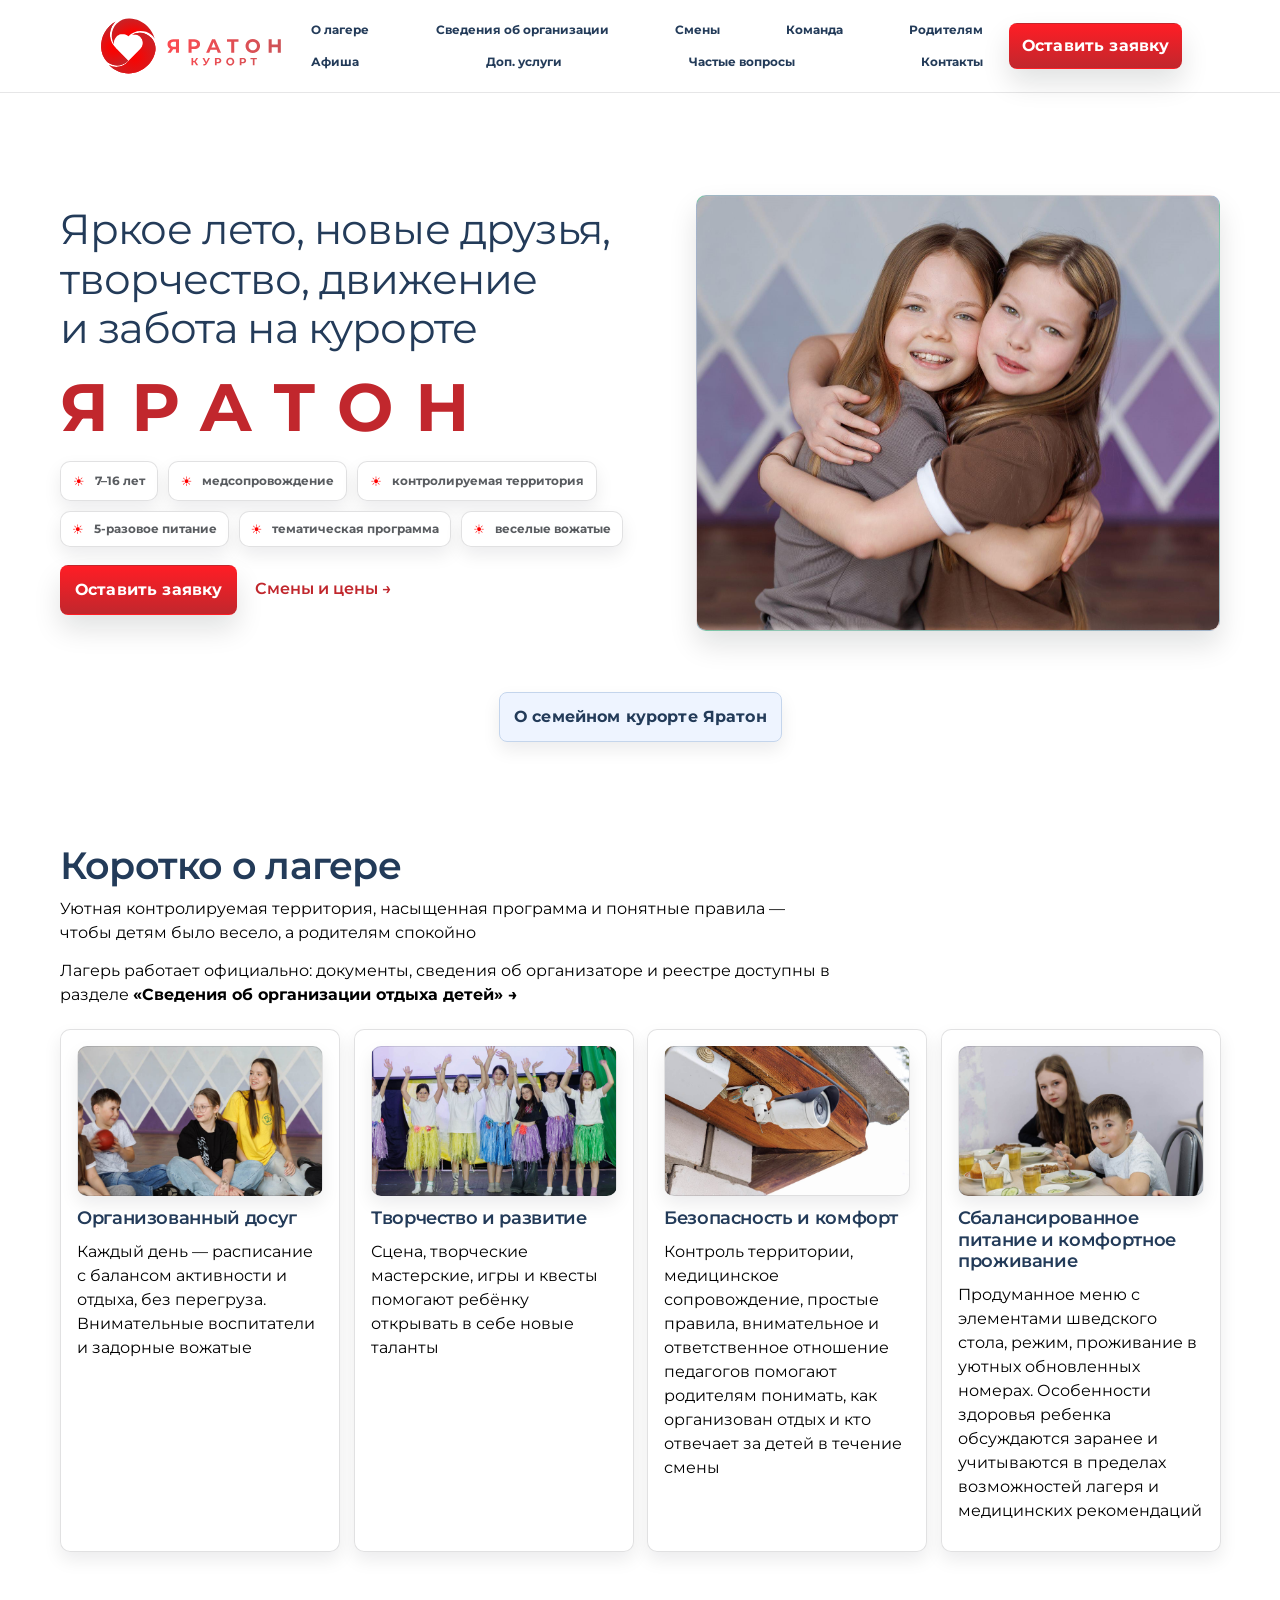
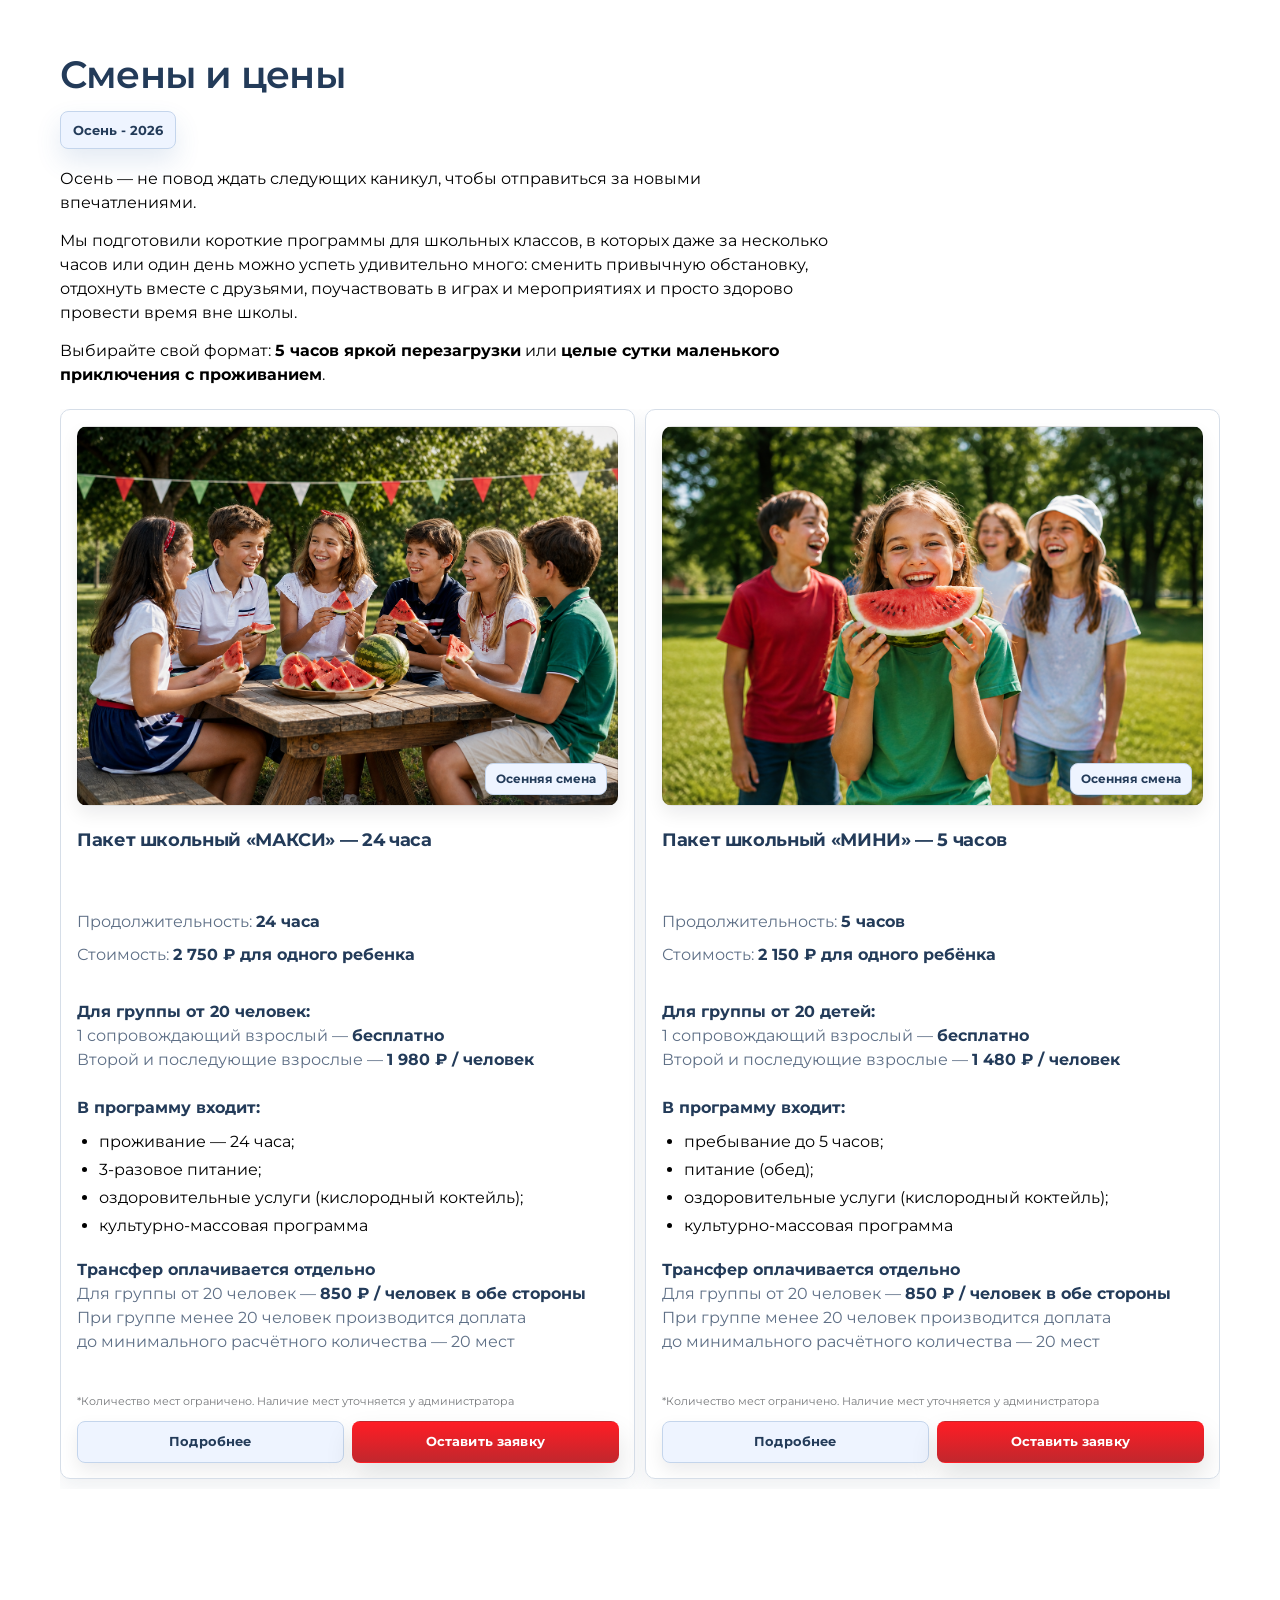
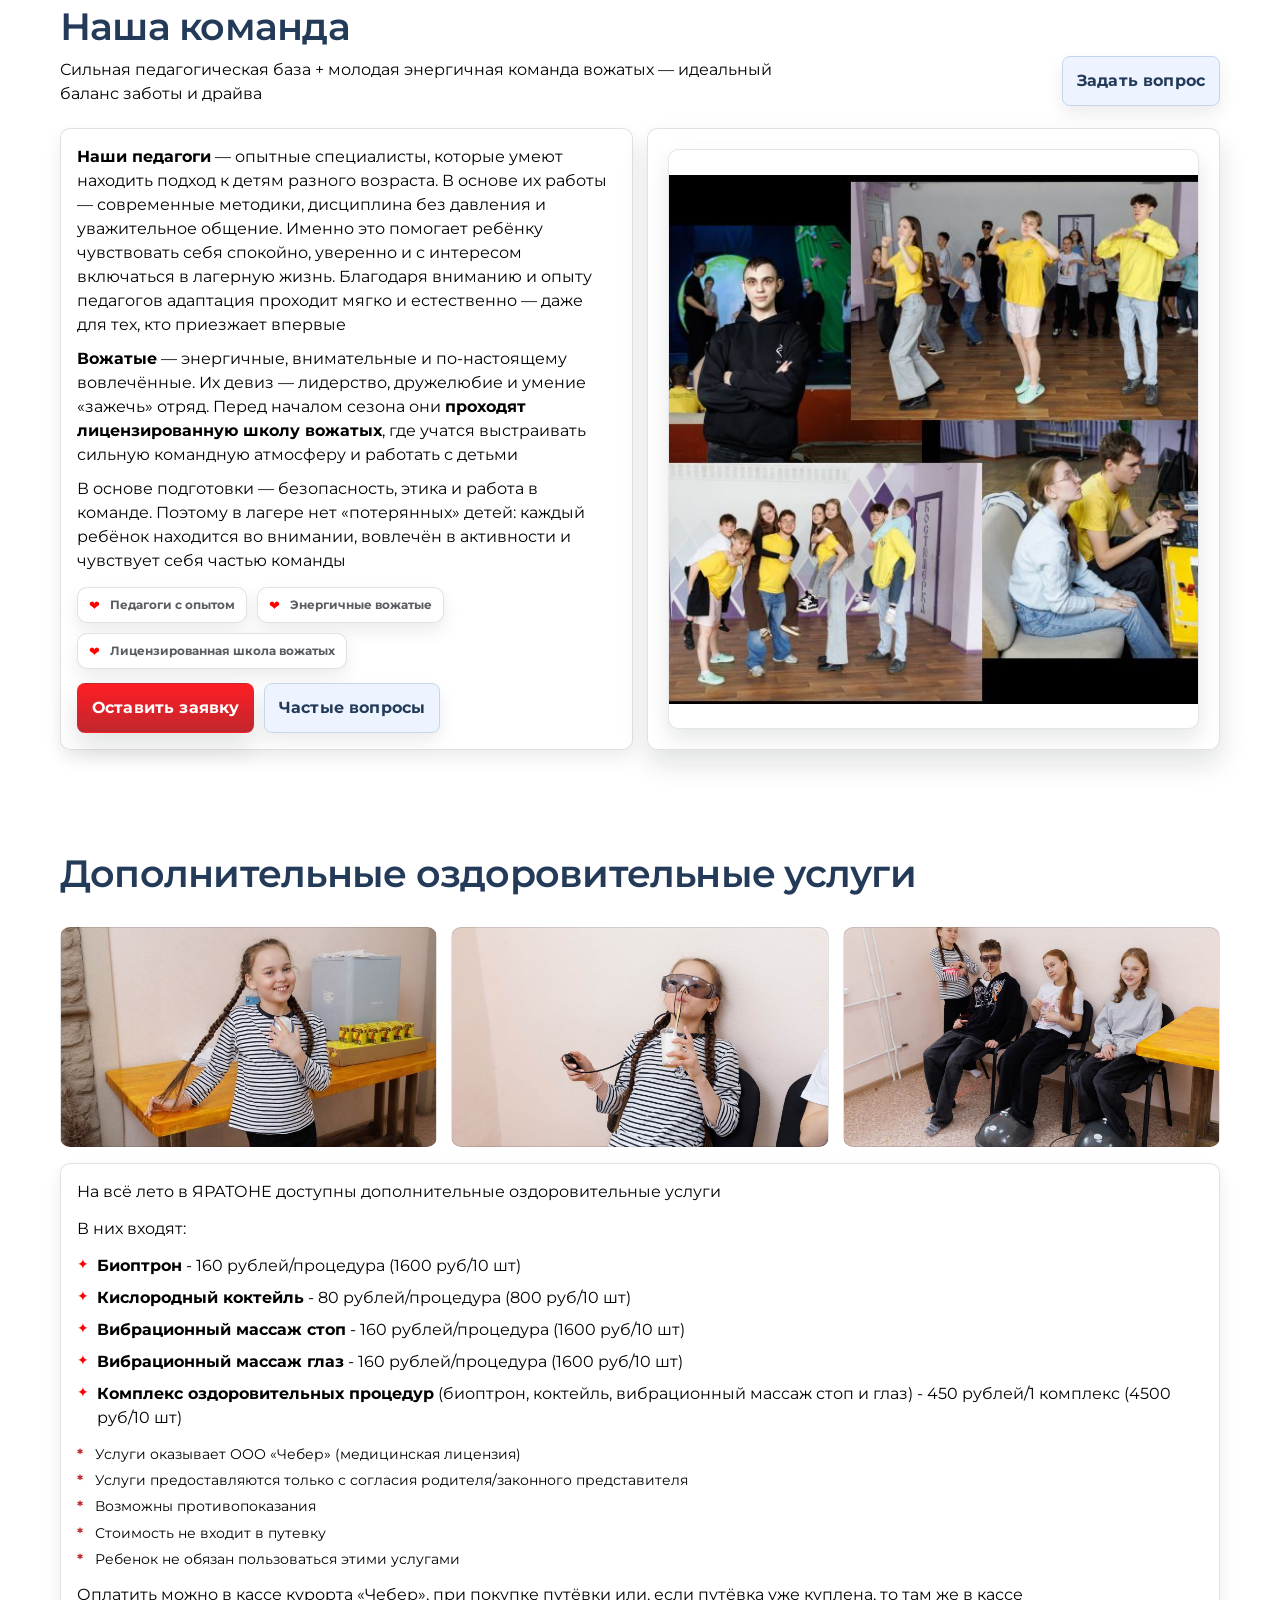
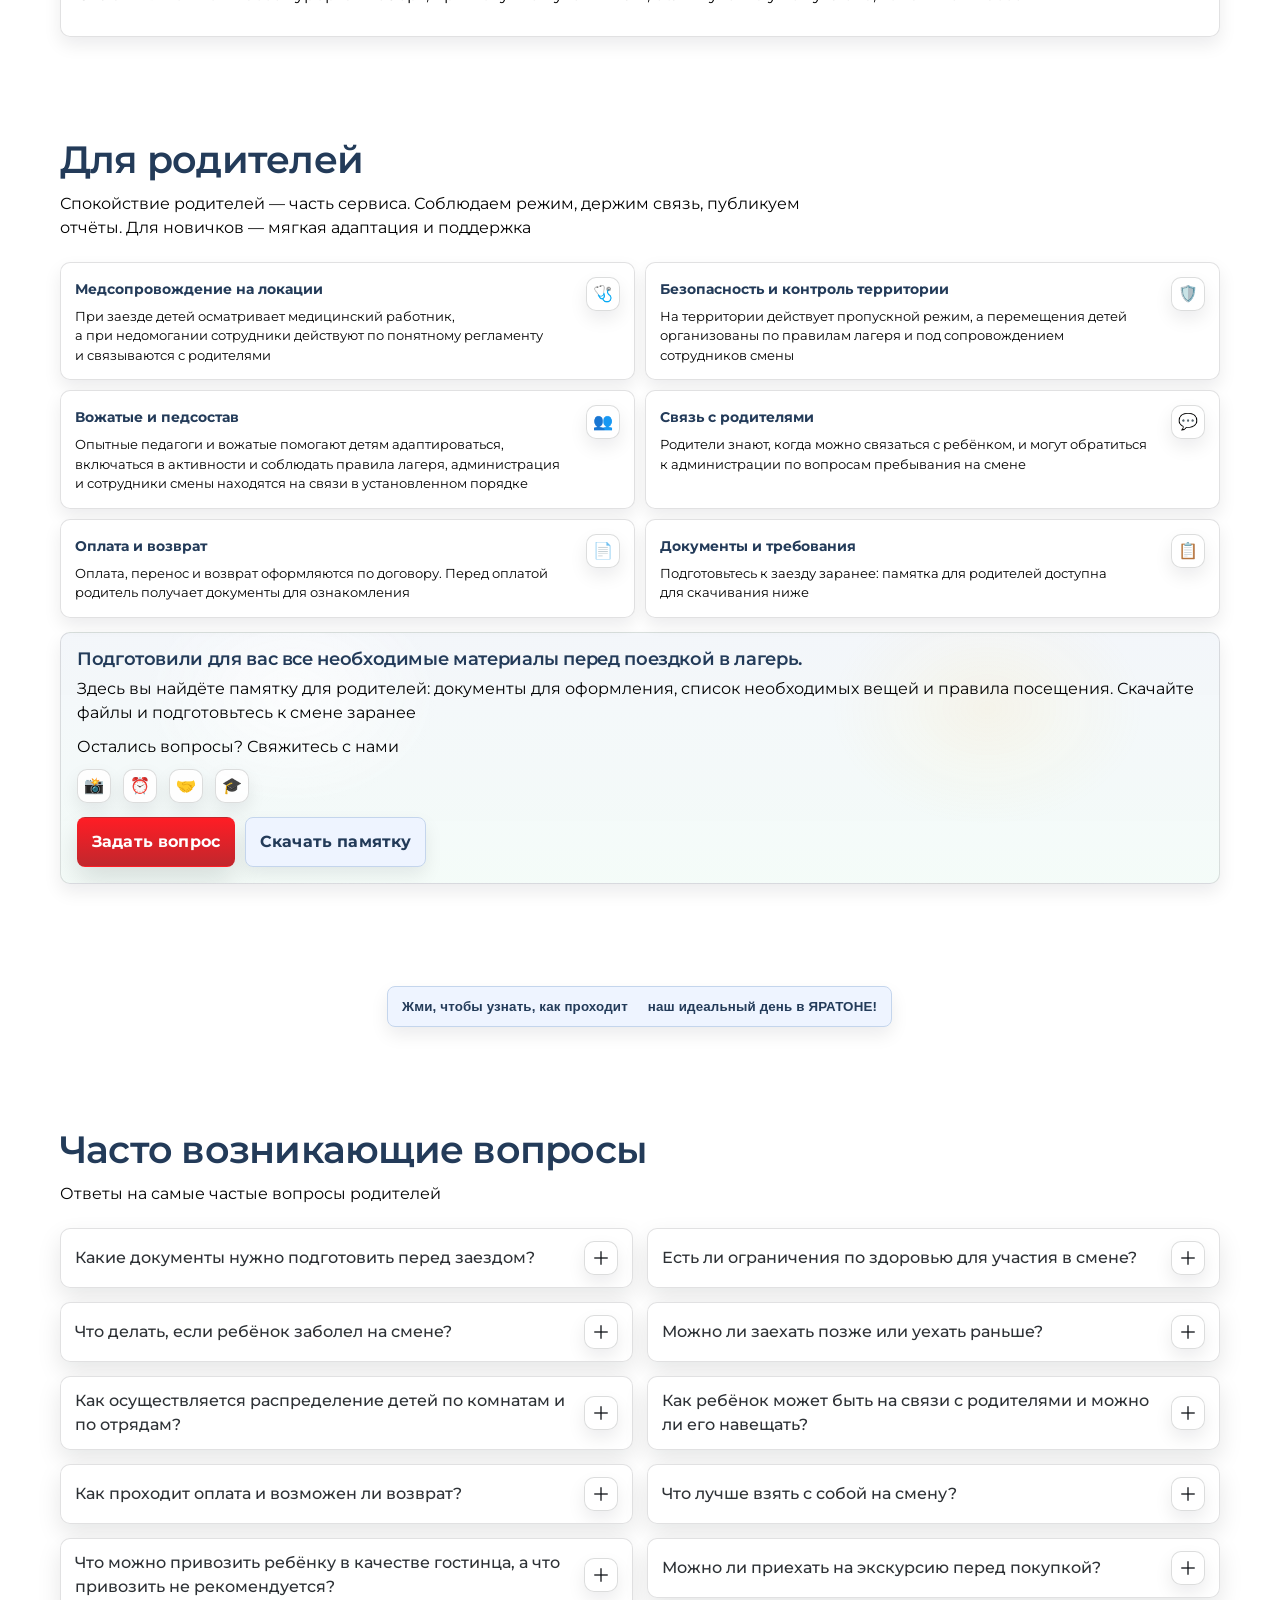
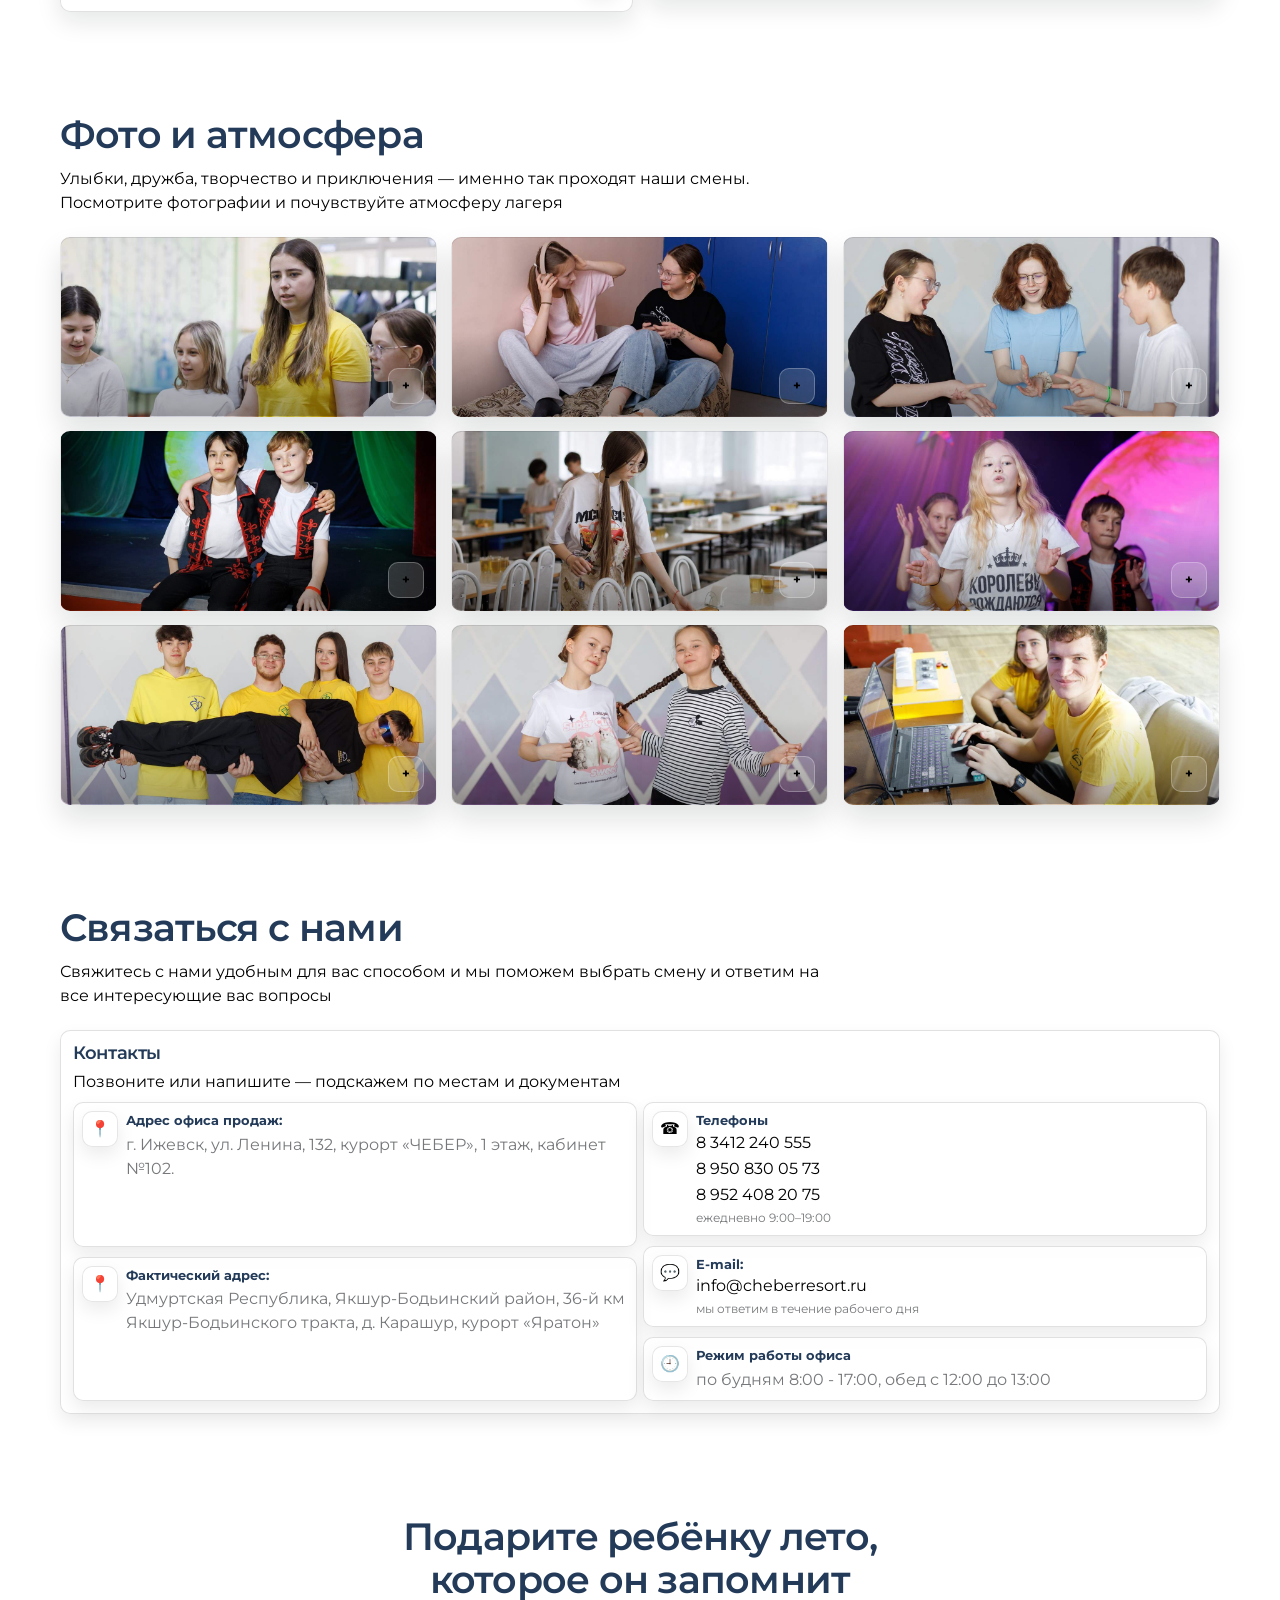
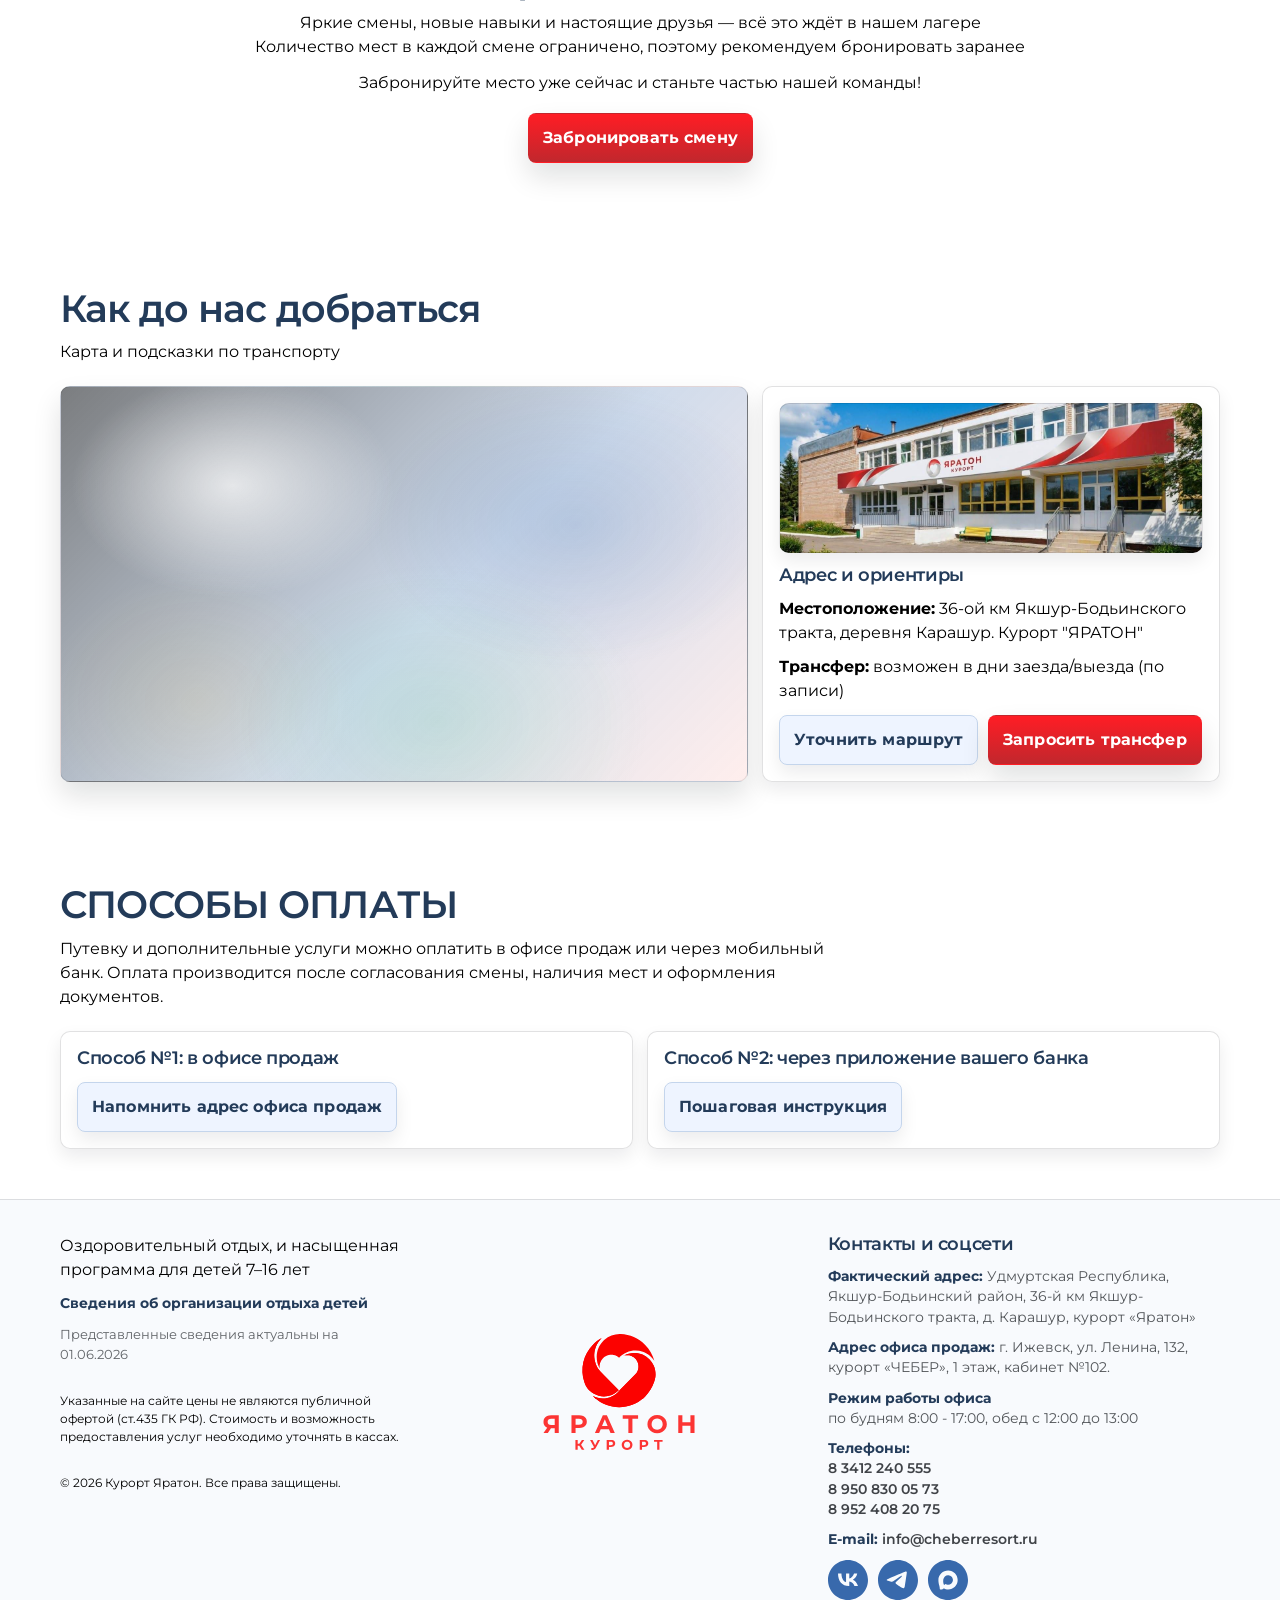
==== index.html @ 9fd7eba6 "Autumn shifts_upd" ====
<!doctype html>
<html lang="ru">
<head>
  <meta charset="utf-8" />
  <meta name="viewport" content="width=device-width,initial-scale=1" />
  <meta name="color-scheme" content="light" />
  <title>Яратон - детский лагерь и семейный курорт в Удмуртии</title>
  <meta name="description" content="Яратон - детский лагерь и семейный курорт в Удмуртии: летние смены 2026, программы, цены, документы, фото, безопасность и заявка на отдых." />
  <meta name="robots" content="index,follow,max-image-preview:large" />
  <meta name="theme-color" content="#233B59" />
  <link rel="canonical" href="http://yaratonresort.ru/" />
  <link rel="alternate" hreflang="ru" href="http://yaratonresort.ru/" />
  <link rel="alternate" hreflang="x-default" href="http://yaratonresort.ru/" />
  <meta property="og:title" content="Яратон - детский лагерь и семейный курорт" />
  <meta property="og:description" content="Летние смены 2026, программы, документы, фото и заявка в лагерь Яратон." />
  <meta property="og:type" content="website" />
  <meta property="og:url" content="http://yaratonresort.ru/" />
  <meta property="og:site_name" content="Яратон" />
  <meta property="og:locale" content="ru_RU" />
  <meta property="og:image" content="http://yaratonresort.ru/assets/images/hero/hero-family.jpg" />
  <meta property="og:image:width" content="1800" />
  <meta property="og:image:height" content="1260" />
  <meta property="og:image:alt" content="Детский лагерь и семейный курорт Яратон" />
  <meta name="twitter:card" content="summary_large_image" />
  <meta name="twitter:title" content="Яратон - детский лагерь и семейный курорт" />
  <meta name="twitter:description" content="Летние смены 2026, программы, документы, фото и заявка в лагерь Яратон." />
  <meta name="twitter:image" content="http://yaratonresort.ru/assets/images/hero/hero-family.jpg" />
  <meta name="twitter:image:alt" content="Детский лагерь и семейный курорт Яратон" />
  <link rel="preconnect" href="https://fonts.googleapis.com" />
  <link rel="preconnect" href="https://fonts.gstatic.com" crossorigin />
  <link href="https://fonts.googleapis.com/css2?family=Montserrat:wght@400;500;600;700&display=swap" rel="stylesheet" />
  <link rel="preload" as="image" href="assets/images/gallery/gallery-01.jpg" />
  <link rel="icon" type="image/svg+xml" href="assets/logos/yaraton-logo.svg" />
  <link rel="stylesheet" href="styles/tokens.css" />
  <link rel="stylesheet" href="styles/base.css" />
  <link rel="stylesheet" href="styles/layout.css" />
  <link rel="stylesheet" href="styles/components.css" />
  <link rel="stylesheet" href="styles/sections.css" />
  <link rel="stylesheet" href="styles/responsive.css" />
  <script type="application/ld+json">
    {
      "@context": "https://schema.org",
      "@graph": [
        {
          "@type": "Organization",
          "@id": "http://yaratonresort.ru/#organization",
          "name": "Курорт Яратон",
          "url": "http://yaratonresort.ru/",
          "logo": "http://yaratonresort.ru/assets/logos/yaraton-logo.svg",
          "image": "http://yaratonresort.ru/assets/images/hero/hero-family.jpg",
          "telephone": "+7-3412-240-555",
          "sameAs": [
            "https://vk.ru/yaraton18",
            "https://t.me/berez_roscha18",
            "https://max.ru/join/SAfRDqeNY6JJRtkCYXj1Y2rQfxuI_kEO99bpoB8yolE"
          ],
          "address": {
            "@type": "PostalAddress",
            "addressLocality": "Ижевск",
            "streetAddress": "ул. Ленина, 132, курорт «ЧЕБЕР», 1 этаж, кабинет №102",
            "addressCountry": "RU"
          }
        },
        {
          "@type": "WebSite",
          "@id": "http://yaratonresort.ru/#website",
          "url": "http://yaratonresort.ru/",
          "name": "Яратон",
          "inLanguage": "ru-RU",
          "publisher": {
            "@id": "http://yaratonresort.ru/#organization"
          }
        },
        {
          "@type": "WebPage",
          "@id": "http://yaratonresort.ru/#webpage",
          "url": "http://yaratonresort.ru/",
          "name": "Яратон - детский лагерь и семейный курорт",
          "description": "Летние смены 2026, программы, цены, документы, фото и заявка в детский лагерь Яратон.",
          "isPartOf": {
            "@id": "http://yaratonresort.ru/#website"
          },
          "about": {
            "@id": "http://yaratonresort.ru/#organization"
          },
          "inLanguage": "ru-RU"
        }
      ]
    }
  </script>
</head>

<body>
  <!-- ========================= HEADER ========================= -->
  <header id="top">
    <div class="container">
      <div class="nav">
        <a class="brand" href="#top" aria-label="На главную">
          <img class="logo-image" src="assets/logos/yaraton-logo.svg" alt="Логотип Яратон" />
        </a>

        <nav class="desktop" aria-label="Основная навигация">
          <div class="desktop-nav-lines">
            <ul class="desktop-nav-row">
              <li><a href="#about">О лагере</a></li>
              <li><a href="svedeniya.html">Сведения об организации</a></li>
              <li><a href="#shifts">Смены</a></li>
              <li><a href="#team">Команда</a></li>
              <li><a href="#parents">Родителям</a></li>
            </ul>
            <ul class="desktop-nav-row">
              <li><a href="#events">Афиша</a></li>
              <li><a href="#medical-services">Доп. услуги</a></li>
              <li><a href="#faq">Частые вопросы</a></li>
              <li><a href="#contacts">Контакты</a></li>
            </ul>
          </div>
        </nav>
        <a class="btn btn-primary btn-header-compact header-cta" href="#contacts">Оставить заявку</a>

        <button class="burger" id="burger" aria-label="Открыть меню" aria-expanded="false" aria-controls="mobilePanel">
          <span class="lines" aria-hidden="true"><span></span><span></span><span></span></span>
          <span class="label">Меню</span>
        </button>
      </div>

      <div class="mobile-panel" id="mobilePanel" aria-hidden="true">
        <div class="panel">
          <nav aria-label="Мобильная навигация">
            <ul>
              <li><a href="#about">Коротко о лагере</a></li>
              <li><a href="svedeniya.html">Сведения об организации</a></li>
              <li><a href="#shifts">Смены и цены</a></li>
              <li><a href="#team">Педагоги и вожатые</a></li>
              <li><a href="#parents">Для родителей</a></li>
              <li><a href="#events">Афиша</a></li>
              <li><a href="#medical-services">Доп. услуги</a></li>
              <li><a href="#faq">Частые вопросы</a></li>
              <li><a href="#contacts">Связаться</a></li>
              <li><a href="#gallery">Фото</a></li>
              <li><a href="#route">Как добраться</a></li>
            </ul>
          </nav>
          <div class="mobile-actions">
            <a class="btn btn-primary" href="#contacts" aria-label="Оставить заявку">Оставить заявку</a>
            <a class="btn btn-secondary" href="#shifts" aria-label="Перейти к сменам и ценам">Смены и цены</a>
          </div>
        </div>
      </div>
    </div>
  </header>

  <main>
    <!-- ========================= HERO ========================= -->
    <section class="hero section no-line" aria-label="Первый экран">
      <div class="container">
        <div class="hero-grid">
          <div class="hero-left">
            <h1>Яркое лето, новые друзья, творчество, движение<br>и забота на курорте<br><span class="hero-brand-line">ЯРАТОН</span></h1>
            <div class="hero-banner hero-banner-mobile">
              <img src="assets/images/gallery/gallery-01.jpg" alt="Счастливая семья в лагере" loading="eager" decoding="async" />
            </div>
            <p class="lead is-hidden">
              Оздоровительная программа, природа вокруг, заботливые вожатые и много активностей:
              ребёнок отдыхает, развивается и возвращается счастливым
            </p>

            <div class="hero-perks" aria-label="Преимущества">
              <span class="perk"><i aria-hidden="true"></i>7–16 лет</span>
              <span class="perk"><i aria-hidden="true"></i>медсопровождение</span>
              <span class="perk"><i aria-hidden="true"></i>контролируемая территория</span>
            </div>

            <div class="hero-tags">
              <span class="kicker"><span class="kdot" aria-hidden="true"></span>5-разовое питание</span>
              <span class="kicker"><span class="kdot" aria-hidden="true"></span>тематическая программа</span>
              <span class="kicker"><span class="kdot" aria-hidden="true"></span>веселые вожатые</span>
            </div>

            <div class="hero-actions">
              <a class="btn btn-primary" href="#contacts" aria-label="Перейти к форме заявки">
                Оставить заявку
              </a>
              <a class="btn-link btn-link-accent" href="#shifts" aria-label="Перейти к сменам и ценам">Смены и цены →</a>
            </div>
          </div>

          <div class="hero-banner hero-banner-desktop">
            <img src="assets/images/gallery/gallery-01.jpg" alt="Счастливая семья в лагере" loading="eager" decoding="async" />
          </div>
        </div><!-- /hero-grid -->
      </div>
    </section>

    <!-- ========================= RESORT CTA ========================= -->
    <section class="section no-line" aria-label="О семейном курорте Яратон">
      <div class="container container-center-text">
        <a class="btn btn-soft" href="#about-resort" aria-label="О семейном курорте Яратон">О семейном курорте Яратон</a>
      </div>
    </section>

    <!-- ========================= RESORT PAGE ========================= -->
    <section id="about-resort" class="section closable is-hidden" aria-label="О семейном курорте Яратон">
      <button class="close-section" type="button" aria-label="Закрыть экран" data-close="#about-resort">×</button>
      <div class="container">
        <div class="subhead">
          <div>
            <h2>О семейном курорте Яратон</h2>
            <p>Планы развития и реконструкции комплекса</p>
          </div>
        </div>
        <div class="resort-grid">
          <div>
            <img class="resort-image" src="assets/images/hero/hero-family.jpg" alt="Семейный курорт Яратон" />
          </div>
          <div>
            <p>
              Мы развиваем территорию «Яратона» как пространство для детского отдыха и семейного досуга.
              Часть инфраструктуры уже используется для летних смен, а дальнейшее развитие комплекса будет проходить поэтапно.
              Мы планируем переоборудовать базы детского лагеря в полноценный семейный курорт, где круглый год можно будет оздоравливаться, отдыхать и наслаждаться единением с природой всей семьей.
            </p>
          </div>
        </div>
      </div>
    </section>

    <!-- ========================= ABOUT ========================= -->
    <section id="about" class="section" aria-label="Коротко о лагере">
      <div class="container">
        <div class="subhead">
          <div>
            <h2>Коротко о лагере</h2>
            <p>Уютная контролируемая территория, насыщенная программа и понятные правила — чтобы детям было весело, а родителям спокойно</p>
            <p class="about-official-note">
              Лагерь работает официально: документы, сведения об организаторе и реестре доступны в разделе
              <a class="about-official-link" href="svedeniya.html">«Сведения об организации отдыха детей» →</a>
            </p>
          </div>
        </div>

        <div class="grid-4">
          <article class="card">
            <div class="card-media real-photo media-cover media-leisure-main" aria-label="Фото: организованный досуг"></div>
            <h3>Организованный досуг</h3>
            <p>Каждый день — расписание с балансом активности и отдыха, без перегруза. Внимательные воспитатели и задорные вожатые</p>
          </article>

          <article class="card">
            <div class="card-media real-photo media-cover media-program-creativity" aria-label="Фото: творчество и развитие"></div>
            <h3>Творчество и развитие</h3>
            <p>Сцена, творческие мастерские, игры и квесты помогают ребёнку открывать в себе новые таланты</p>
          </article>

          <article class="card">
            <div class="card-media real-photo media-cover media-security-camera" aria-label="Фото: безопасность и комфорт"></div>
            <h3>Безопасность и комфорт</h3>
            <p>Контроль территории, медицинское сопровождение, простые правила, внимательное и ответственное отношение педагогов помогают родителям понимать, как организован отдых и кто отвечает за детей в течение смены</p>
          </article>

          <article class="card">
            <div class="card-media real-photo media-cover media-dining-room" aria-label="Фото: столовая"></div>
            <h3>Сбалансированное питание и комфортное проживание</h3>
            <p>Продуманное меню с элементами шведского стола, режим, проживание в уютных обновленных номерах. Особенности здоровья ребенка обсуждаются заранее и учитываются в пределах возможностей лагеря и медицинских рекомендаций</p>
          </article>
        </div>
      </div>
    </section>

    <!-- ========================= SHIFTS ========================= -->
    <section id="shifts" class="section" aria-label="Смены и цены">
      <div class="container">
        <div class="subhead">
          <div>
            <h2>Смены и цены</h2>
            <div class="tabs tabs-season" role="tablist" aria-label="Переключатель сезонов">
              <button class="tab" role="tab" aria-selected="false" aria-controls="season-spring" id="tab-spring" hidden>Весна</button>
              <button class="tab" role="tab" aria-selected="false" aria-controls="season-summer" id="tab-summer" hidden>Лето - 2026</button>
              <button class="tab" role="tab" aria-selected="true" aria-controls="season-autumn" id="tab-autumn">Осень - 2026</button>
              <button class="tab" role="tab" aria-selected="false" aria-controls="season-winter" id="tab-winter" hidden>Зима</button>
            </div>
            <p>Осень — не&nbsp;повод ждать следующих каникул, чтобы&nbsp;отправиться за&nbsp;новыми впечатлениями.</p>
            <p>Мы подготовили короткие программы для&nbsp;школьных классов, в&nbsp;которых даже за&nbsp;несколько часов или&nbsp;один день можно успеть удивительно много: сменить привычную обстановку, отдохнуть вместе с&nbsp;друзьями, поучаствовать в&nbsp;играх и&nbsp;мероприятиях и&nbsp;просто здорово провести время вне&nbsp;школы.</p>
            <p>Выбирайте свой формат: <strong>5 часов яркой перезагрузки</strong> или&nbsp;<strong>целые сутки маленького приключения с&nbsp;проживанием</strong>.</p>
            <p hidden>А для старших участников в 3-й и 4-й сменах мы подготовили особенное — новые программы, которые откроют ещё больше возможностей и впечатлений</p>
          </div>
          <div>
            <a class="btn btn-ghost" href="assets/docs/yaraton-presentation_summer-2026.pdf" download="yaraton-presentation_summer-2026.pdf" aria-label="Скачать презентацию" hidden>
              <svg viewBox="0 0 24 24" fill="none" aria-hidden="true">
                <path d="M12 3v10m0 0l4-4m-4 4l-4-4M5 17v3h14v-3" stroke="currentColor" stroke-width="2" stroke-linecap="round" stroke-linejoin="round"/>
              </svg>
              Скачать презентацию
            </a>
          </div>
        </div>

        <!-- Весна -->
        <div id="season-spring" role="tabpanel" aria-labelledby="tab-spring" hidden>
          <div class="scroller-wrap" data-scroller-wrap>
            <button class="scroll-btn scroll-prev" type="button" aria-label="Прокрутить влево" data-scroll="prev">
              <svg viewBox="0 0 24 24" fill="none" aria-hidden="true"><path d="M14 6l-6 6 6 6" stroke="currentColor" stroke-width="2" stroke-linecap="round" stroke-linejoin="round"/></svg>
            </button>
            <div class="scroller" data-scroller aria-label="Карточки смен (Весна)">
              <article class="card shift">
                <div class="card-media" aria-label="Фото смены: Перезагрузка (плейсхолдер)"></div>
                <div class="shift-top">
                  <div>
                    <h3>«Перезагрузка после школы»</h3>
                    <div class="meta">
                      <span class="pill">24.03–06.04</span>
                    </div>
                  </div>
                  <div>
                    <div class="price">от 34 900 ₽</div>
                    <div class="badge badge-top-gap b-sun">14 дней</div>
                  </div>
                </div>
                <ul class="incl">
                  <li>проживание + 5-разовое питание</li>
                  <li>медсопровождение</li>
                  <li>кружки, спорт, игры</li>
                  <li>фотоотчёты родителям</li>
                </ul>
                <p class="shift-note">*Количество мест ограничено. Наличие мест уточняется у администратора</p>
                <div class="shift-actions">
                  <a class="btn btn-secondary js-shift-details" href="#!" data-modal="shiftModal2" aria-label="Подробнее о смене Выход на орбиту">Подробнее</a>
                  <a class="btn btn-primary" href="#contacts">Оставить заявку</a>
                </div>
              </article>

              <article class="card shift">
                <div class="card-media" aria-label="Фото смены: Творческая весна (плейсхолдер)"></div>
                <div class="shift-top">
                  <div>
                    <h3>«Творческая весна»</h3>
                    <div class="meta">
                      <span class="pill">07.04–20.04</span>
                    </div>
                  </div>
                  <div>
                    <div class="price">от 36 900 ₽</div>
                    <div class="badge badge-top-gap b-vio">14 дней</div>
                  </div>
                </div>
                <ul class="incl">
                  <li>театр, танцы, мастерские</li>
                  <li>квесты и проекты</li>
                  <li>концерт-отчёт</li>
                  <li>адаптация новичков</li>
                </ul>
                <p class="shift-note">*Количество мест ограничено. Наличие мест уточняется у администратора</p>
                <div class="shift-actions">
                  <a class="btn btn-secondary" href="#faq">Подробнее</a>
                  <a class="btn btn-primary" href="#contacts">Оставить заявку</a>
                </div>
              </article>

              <article class="card shift">
                <div class="card-media" aria-label="Фото смены: Спорт и энергия (плейсхолдер)"></div>
                <div class="shift-top">
                  <div>
                    <h3>«Спорт и энергия»</h3>
                    <div class="meta">
                      <span class="pill">21.04–04.05</span>
                    </div>
                  </div>
                  <div>
                    <div class="price">от 37 900 ₽</div>
                    <div class="badge badge-top-gap b-leaf">14 дней</div>
                  </div>
                </div>
                <ul class="incl">
                  <li>тренировки и турниры</li>
                  <li>командные игры</li>
                  <li>прогулки по погоде</li>
                  <li>режим и восстановление</li>
                </ul>
                <p class="shift-note">*Количество мест ограничено. Наличие мест уточняется у администратора</p>
                <div class="shift-actions">
                  <a class="btn btn-secondary" href="#parents">Подробнее</a>
                  <a class="btn btn-primary" href="#contacts">Оставить заявку</a>
                </div>
              </article>
            </div>
            <button class="scroll-btn scroll-next" type="button" aria-label="Прокрутить вправо" data-scroll="next">
              <svg viewBox="0 0 24 24" fill="none" aria-hidden="true"><path d="M10 6l6 6-6 6" stroke="currentColor" stroke-width="2" stroke-linecap="round" stroke-linejoin="round"/></svg>
            </button>
          </div>
        </div>

        <!-- Лето (5 смен) -->
        <div id="season-summer" role="tabpanel" aria-labelledby="tab-summer" hidden>
          <div class="scroller-wrap" data-scroller-wrap>
            <button class="scroll-btn scroll-prev" type="button" aria-label="Прокрутить влево" data-scroll="prev">
              <svg viewBox="0 0 24 24" fill="none" aria-hidden="true"><path d="M14 6l-6 6 6 6" stroke="currentColor" stroke-width="2" stroke-linecap="round" stroke-linejoin="round"/></svg>
            </button>
            <div class="scroller" data-scroller aria-label="Карточки смен (Лето)">
              <article class="card shift">
                <div class="card-media real-photo media-cover media-shift-1" aria-label="Фото смены: Начало большой космической экспедиции"><span class="shift-media-tag">Первая смена</span></div>
                <div class="shift-top">
                  <div>
                    <h3>Начало большой космической экспедиции</h3>
                    <div class="shift-pricing">
                      <div class="shift-pricing-row">
                        <p>Полная смена:</p>
                        <div class="meta meta-inline-end">
                          <span class="pill">02.06.2026–16.06.2026</span>
                        </div>
                      </div>
                      <p>Продолжительность: <strong>15 дней</strong></p>
                      <p>Стоимость: <strong>39000 рублей</strong></p>
                      <div class="shift-pricing-sep"></div>
                      <div class="shift-pricing-row">
                        <p>Короткая смена:</p>
                        <div class="meta meta-inline-end">
                          <span class="pill">02.06.2026 - 09.06.2026</span>
                        </div>
                      </div>
                      <p>Продолжительность: <strong>7 дней</strong></p>
                      <p>Стоимость: <strong>19500 рублей</strong></p>
                    </div>
                  </div>
                </div>
                <p class="shift-note">*Количество мест ограничено. Наличие мест уточняется у администратора</p>
                <div class="shift-actions">
                  <a class="btn btn-secondary js-shift-details" href="#!" data-modal="shiftModal" aria-label="Подробнее о смене Первая смена: Начало большой космической экспедиции">Подробнее</a>
                  <a class="btn btn-primary" href="#contacts">Оставить заявку</a>
                </div>
              </article>

              <article class="card shift">
                <div class="card-media real-photo media-cover media-shift-2" aria-label="Фото смены: Выход на орбиту"><span class="shift-media-tag">Вторая смена</span></div>
                <div class="shift-top">
                  <div>
                    <h3>Выход на орбиту</h3>
                    <div class="shift-pricing">
                      <div class="shift-pricing-row">
                        <p>Полная смена:</p>
                        <div class="meta meta-inline-end">
                          <span class="pill">19.06.2026–03.07.2026</span>
                        </div>
                      </div>
                      <p>Продолжительность: <strong>15 дней</strong></p>
                      <p>Стоимость: <strong>43000 рублей</strong></p>
                      <div class="shift-pricing-sep"></div>
                      <div class="shift-pricing-row">
                        <p>Короткая смена:</p>
                        <div class="meta meta-inline-end">
                          <span class="pill">19.06.2026–26.06.2026</span>
                        </div>
                      </div>
                      <p>Продолжительность: <strong>7 дней</strong></p>
                      <p>Стоимость: <strong>21500 рублей</strong></p>
                    </div>
                  </div>
                </div>
                <p class="shift-note">*Количество мест ограничено. Наличие мест уточняется у администратора</p>
                <div class="shift-actions">
                  <a class="btn btn-secondary js-shift-details" href="#!" data-modal="shiftModal2" aria-label="Подробнее о смене Вторая смена: Выход на орбиту">Подробнее</a>
                  <a class="btn btn-primary" href="#contacts">Оставить заявку</a>
                </div>
              </article>

              <article class="card shift">
                <div class="card-media real-photo media-cover media-shift-3" aria-label="Фото смены: Глубокий космос"><span class="shift-media-tag">Третья смена</span></div>
                <div class="shift-top">
                  <div>
                    <h3>Глубокий космос</h3>
                    <div class="shift-pricing">
                      <div class="shift-pricing-row">
                        <p>Полная смена:</p>
                        <div class="meta meta-inline-end">
                          <span class="pill">06.07.2026–20.07.2026</span>
                        </div>
                      </div>
                      <p>Продолжительность: <strong>15 дней</strong></p>
                      <p>Стоимость: <strong>43000 рублей</strong></p>
                      <div class="shift-pricing-sep"></div>
                      <div class="shift-pricing-row">
                        <p>Короткая смена:</p>
                        <div class="meta meta-inline-end">
                          <span class="pill">06.07.2026–13.07.2026</span>
                        </div>
                      </div>
                      <p>Продолжительность: <strong>7 дней</strong></p>
                      <p>Стоимость: <strong>21500 рублей</strong></p>
                    </div>
                  </div>
                </div>
                <p class="shift-note">*Количество мест ограничено. Наличие мест уточняется у администратора</p>
                <div class="shift-actions">
                  <a class="btn btn-secondary js-shift-details" href="#!" data-modal="shiftModal3" aria-label="Подробнее о смене Третья смена: Глубокий космос">Подробнее</a>
                  <a class="btn btn-primary" href="#contacts">Оставить заявку</a>
                </div>
              </article>

              <article class="card shift">
                <div class="card-media real-photo media-cover media-shift-4" aria-label="Фото смены: Спорт-турнир"><span class="shift-media-tag">Четвертая смена</span></div>
                <div class="shift-top">
                  <div>
                    <h3>Новые галактики</h3>
                    <div class="shift-pricing">
                      <div class="shift-pricing-row">
                        <p>Полная смена:</p>
                        <div class="meta meta-inline-end">
                          <span class="pill">23.07.2026–06.08.2026</span>
                        </div>
                      </div>
                      <p>Продолжительность: <strong>15 дней</strong></p>
                      <p>Стоимость: <strong>43000 рублей</strong></p>
                      <div class="shift-pricing-sep"></div>
                      <div class="shift-pricing-row">
                        <p>Короткая смена:</p>
                        <div class="meta meta-inline-end">
                          <span class="pill">23.07.2026–30.07.2026</span>
                        </div>
                      </div>
                      <p>Продолжительность: <strong>7 дней</strong></p>
                      <p>Стоимость: <strong>21500 рублей</strong></p>
                    </div>
                  </div>
                </div>
                <p class="shift-note">*Количество мест ограничено. Наличие мест уточняется у администратора</p>
                <div class="shift-actions">
                  <a class="btn btn-secondary js-shift-details" href="#!" data-modal="shiftModal4" aria-label="Подробнее о смене Четвертая смена: Новые галактики">Подробнее</a>
                  <a class="btn btn-primary" href="#contacts">Оставить заявку</a>
                </div>
              </article>

              <article class="card shift">
                <div class="card-media real-photo media-cover media-shift-5" aria-label="Фото смены: Медиа-студия"><span class="shift-media-tag">Пятая смена</span></div>
                <div class="shift-top">
                  <div>
                    <h3>Миссия: возвращение</h3>
                    <div class="shift-pricing">
                      <div class="shift-pricing-row">
                        <p>Полная смена:</p>
                        <div class="meta meta-inline-end">
                          <span class="pill">09.08.2026–23.08.2026</span>
                        </div>
                      </div>
                      <p>Продолжительность: <strong>15 дней</strong></p>
                      <p>Стоимость: <strong>39000 рублей</strong></p>
                      <div class="shift-pricing-sep"></div>
                      <div class="shift-pricing-row">
                        <p>Короткая смена:</p>
                        <div class="meta meta-inline-end">
                          <span class="pill">09.08.2026–16.08.2026</span>
                        </div>
                      </div>
                      <p>Продолжительность: <strong>7 дней</strong></p>
                      <p>Стоимость: <strong>19500 рублей</strong></p>
                    </div>
                  </div>
                </div>
                <p class="shift-note">*Количество мест ограничено. Наличие мест уточняется у администратора</p>
                <div class="shift-actions">
                  <a class="btn btn-secondary js-shift-details" href="#!" data-modal="shiftModal5" aria-label="Подробнее о смене Пятая смена: Миссия: возвращение">Подробнее</a>
                  <a class="btn btn-primary" href="#contacts">Оставить заявку</a>
                </div>
              </article>
            </div>
            <button class="scroll-btn scroll-next" type="button" aria-label="Прокрутить вправо" data-scroll="next">
              <svg viewBox="0 0 24 24" fill="none" aria-hidden="true"><path d="M10 6l6 6-6 6" stroke="currentColor" stroke-width="2" stroke-linecap="round" stroke-linejoin="round"/></svg>
            </button>
          </div>
        </div>

        <!-- Осень (1 смена) -->
        <div id="season-autumn" role="tabpanel" aria-labelledby="tab-autumn">
          <div class="scroller-wrap" data-scroller-wrap>
            <button class="scroll-btn scroll-prev" type="button" aria-label="Прокрутить влево" data-scroll="prev" hidden>
              <svg viewBox="0 0 24 24" fill="none" aria-hidden="true"><path d="M14 6l-6 6 6 6" stroke="currentColor" stroke-width="2" stroke-linecap="round" stroke-linejoin="round"/></svg>
            </button>
            <div class="scroller" data-scroller aria-label="Карточки смен (Осень)">
              <article class="card shift">
                <div class="card-media real-photo media-cover media-autumn-1" aria-label="Фото осенней смены: дети на пикнике с арбузом"><span class="shift-media-tag">Осенняя смена</span></div>
                <div class="shift-top">
                  <div>
                    <h3>Пакет школьный «МАКСИ» — 24 часа</h3>
                    <div class="shift-pricing">
                      <p>Продолжительность: <strong>24 часа</strong></p>
                      <p>Стоимость: <strong>2 750 ₽ для одного ребенка</strong></p>

                      <div class="shift-details-extra">
                        <p><strong>Для группы от 20 человек:</strong><br>
                          1 сопровождающий взрослый — <strong>бесплатно</strong><br>
                          Второй и последующие взрослые — <strong>1 980 ₽ / человек</strong>
                        </p>

                        <p class="shift-program-heading"><strong>В программу входит:</strong></p>
                        <ul>
                          <li>проживание — 24 часа;</li>
                          <li>3-разовое питание;</li>
                          <li>оздоровительные услуги (кислородный коктейль);</li>
                          <li>культурно-массовая программа</li>
                        </ul>

                        <p class="shift-transfer-note"><strong>Трансфер оплачивается отдельно</strong><br>
                          Для&nbsp;группы от&nbsp;20 человек — <strong>850 ₽ / человек в&nbsp;обе стороны</strong><br>
                          При&nbsp;группе менее&nbsp;20 человек производится доплата до&nbsp;минимального расчётного количества — 20 мест
                        </p>
                      </div>
                    </div>
                  </div>
                </div>
                <p class="shift-note">*Количество мест ограничено. Наличие мест уточняется у администратора</p>
                <div class="shift-actions">
                  <a class="btn btn-secondary" href="#parents">Подробнее</a>
                  <a class="btn btn-primary" href="#contacts">Оставить заявку</a>
                </div>
              </article>

              <article class="card shift">
                <div class="card-media real-photo media-cover media-autumn-2" aria-label="Фото осенней смены: дети с арбузом"><span class="shift-media-tag">Осенняя смена</span></div>
                <div class="shift-top">
                  <div>
                    <h3>Пакет школьный «МИНИ» — 5 часов</h3>
                    <div class="shift-pricing">
                      <p>Продолжительность: <strong>5 часов</strong></p>
                      <p>Стоимость: <strong>2 150 ₽ для одного ребёнка</strong></p>

                      <div class="shift-details-extra">
                        <p><strong>Для группы от 20 детей:</strong><br>
                          1 сопровождающий взрослый — <strong>бесплатно</strong><br>
                          Второй и последующие взрослые — <strong>1 480 ₽ / человек</strong>
                        </p>

                        <p class="shift-program-heading"><strong>В программу входит:</strong></p>
                        <ul>
                          <li>пребывание до 5 часов;</li>
                          <li>питание (обед);</li>
                          <li>оздоровительные услуги (кислородный коктейль);</li>
                          <li>культурно-массовая программа</li>
                        </ul>

                        <p class="shift-transfer-note"><strong>Трансфер оплачивается отдельно</strong><br>
                          Для&nbsp;группы от&nbsp;20 человек — <strong>850 ₽ / человек в&nbsp;обе стороны</strong><br>
                          При&nbsp;группе менее&nbsp;20 человек производится доплата до&nbsp;минимального расчётного количества — 20 мест
                        </p>
                      </div>
                    </div>
                  </div>
                </div>
                <p class="shift-note">*Количество мест ограничено. Наличие мест уточняется у администратора</p>
                <div class="shift-actions">
                  <a class="btn btn-secondary" href="#parents">Подробнее</a>
                  <a class="btn btn-primary" href="#contacts">Оставить заявку</a>
                </div>
              </article>

              <article class="card shift" hidden>
                <div class="card-media" aria-label="Фото смены: Творческий уик-энд (плейсхолдер)"></div>
                <div class="shift-top">
                  <div>
                    <h3>«Творческий уик-энд»</h3>
                    <div class="meta">
                      <span class="pill">24.11–01.12</span>
                    </div>
                  </div>
                  <div>
                    <div class="price">от 24 900 ₽</div>
                    <div class="badge badge-top-gap b-sky">8 дней</div>
                  </div>
                </div>
                <ul class="incl">
                  <li>арт-мастерские</li>
                  <li>квесты</li>
                  <li>концерт-итог</li>
                  <li>уютные вечера</li>
                </ul>
                <p class="shift-note">*Количество мест ограничено. Наличие мест уточняется у администратора</p>
                <div class="shift-actions">
                  <a class="btn btn-secondary" href="#programs">Подробнее</a>
                  <a class="btn btn-primary" href="#contacts">Оставить заявку</a>
                </div>
              </article>
            </div>
            <button class="scroll-btn scroll-next" type="button" aria-label="Прокрутить вправо" data-scroll="next" hidden>
              <svg viewBox="0 0 24 24" fill="none" aria-hidden="true"><path d="M10 6l6 6-6 6" stroke="currentColor" stroke-width="2" stroke-linecap="round" stroke-linejoin="round"/></svg>
            </button>
          </div>
        </div>

        <!-- Зима -->
        <div id="season-winter" role="tabpanel" aria-labelledby="tab-winter" hidden>
          <div class="scroller-wrap" data-scroller-wrap>
            <button class="scroll-btn scroll-prev" type="button" aria-label="Прокрутить влево" data-scroll="prev">
              <svg viewBox="0 0 24 24" fill="none" aria-hidden="true"><path d="M14 6l-6 6 6 6" stroke="currentColor" stroke-width="2" stroke-linecap="round" stroke-linejoin="round"/></svg>
            </button>
            <div class="scroller" data-scroller aria-label="Карточки смен (Зима)">
              <article class="card shift">
                <div class="card-media" aria-label="Фото смены: Зимние каникулы (плейсхолдер)"></div>
                <div class="shift-top">
                  <div>
                    <h3>«Зимние каникулы»</h3>
                    <div class="meta">
                      <span class="pill">02.01–12.01</span>
                    </div>
                  </div>
                  <div>
                    <div class="price">от 29 900 ₽</div>
                    <div class="badge badge-top-gap b-sky">11 дней</div>
                  </div>
                </div>
                <ul class="incl">
                  <li>тёплые активности в корпусе</li>
                  <li>квесты, мастер-классы</li>
                  <li>прогулки по погоде</li>
                  <li>праздничная программа</li>
                </ul>
                <p class="shift-note">*Количество мест ограничено. Наличие мест уточняется у администратора</p>
                <div class="shift-actions">
                  <a class="btn btn-secondary" href="assets/docs/parent-guide-2026.pdf" download="parent-guide-2026.pdf">Памятка</a>
                  <a class="btn btn-primary" href="#contacts">Оставить заявку</a>
                </div>
              </article>

              <article class="card shift">
                <div class="card-media" aria-label="Фото смены: Наука (плейсхолдер)"></div>
                <div class="shift-top">
                  <div>
                    <h3>«Наука и эксперименты»</h3>
                    <div class="meta">
                      <span class="pill">15.02–25.02</span>
                    </div>
                  </div>
                  <div>
                    <div class="price">от 29 900 ₽</div>
                    <div class="badge badge-top-gap b-leaf">11 дней</div>
                  </div>
                </div>
                <ul class="incl">
                  <li>безопасные опыты</li>
                  <li>командные проекты</li>
                  <li>логика и квизы</li>
                  <li>уютная атмосфера</li>
                </ul>
                <p class="shift-note">*Количество мест ограничено. Наличие мест уточняется у администратора</p>
                <div class="shift-actions">
                  <a class="btn btn-secondary" href="#programs">Подробнее</a>
                  <a class="btn btn-primary" href="#contacts">Оставить заявку</a>
                </div>
              </article>
            </div>
            <button class="scroll-btn scroll-next" type="button" aria-label="Прокрутить вправо" data-scroll="next">
              <svg viewBox="0 0 24 24" fill="none" aria-hidden="true"><path d="M10 6l6 6-6 6" stroke="currentColor" stroke-width="2" stroke-linecap="round" stroke-linejoin="round"/></svg>
            </button>
          </div>
        </div>

        <p class="hint" style="margin-top:14px">
        </p>
      </div>
    </section>

    <!-- ========================= PROGRAMS (SWIPE) ========================= -->
    <section id="programs" class="section" aria-label="Программы" hidden>
      <div class="container">
        <div class="subhead">
          <div>
            <h2>Программы</h2>
            <p>Специальные программы для участников 12–16 лет, которые проходят в рамках третьей и четвёртой смен (06.07–20.07 и 23.07–06.08). Для каждого направления формируются отдельные отряды — это даёт возможность погрузиться в программу, не выпадая из общей жизни лагеря, событий и командной атмосферы</p>
          </div>
        </div>

        <div class="scroller-wrap" data-scroller-wrap>
          <button class="scroll-btn scroll-prev" type="button" aria-label="Прокрутить программы влево" data-scroll="prev">
            <svg viewBox="0 0 24 24" fill="none" aria-hidden="true"><path d="M14 6l-6 6 6 6" stroke="currentColor" stroke-width="2" stroke-linecap="round" stroke-linejoin="round"/></svg>
          </button>

          <div class="scroller scroller-wide" data-scroller aria-label="Карточки программ">
            <article class="card program" hidden style="display:none">
              <div class="card-media" aria-label="Фото программы: спорт (плейсхолдер)"></div>
              <div class="top">
                <h3>Спорт и активность</h3>
                <span class="badge b-leaf">движение</span>
              </div>
              <p>Тренировки, турниры и игры — “полезно + весело”</p>
              <div class="learn">
                <strong>Чему научим</strong>
                <ul>
                  <li>работать в команде</li>
                  <li>правильной разминке и технике</li>
                  <li>ставить цели и не сдаваться</li>
                </ul>
              </div>
              <div class="program-actions">
                <a class="btn btn-secondary js-program-details" href="#!" data-modal="programModal1" aria-label="Подробнее о программе Спорт и активность">Подробнее</a>
                <a class="btn btn-primary" href="#contacts">Записаться</a>
              </div>
            </article>

            <article class="card program program-split">
              <div class="top">
                <h3>Контент-вселенная: ты в эфире</h3>
              </div>
              <div class="program-intro">
                <div class="card-media real-photo program-photo" aria-label="Фото программы: контент-вселенная"><img src="assets/images/programs/program-blogger.jpg" alt="Контент-вселенная: ты в эфире" loading="lazy" decoding="async" /></div>
                <p>14 дней съёмок, челленджей и командных проектов: от первых роликов до собственной премьеры</p>
              </div>
              <div class="learn">
                <strong>Что будет в программе</strong>
                <ul>
                  <li>съёмка, монтаж и сторителлинг</li>
                  <li>идеи, сценарии и структура сильного контента</li>
                  <li>челленджи, тренды и работа в кадре</li>
                  <li>командный медиапроект и финальный показ</li>
                </ul>
              </div>
              <div class="program-actions">
                <a class="btn btn-secondary js-program-details" href="#!" data-modal="programModal2" aria-label="Подробнее о программе Творчество и сцена">Подробнее</a>
                <a class="btn btn-primary" href="#contacts">Записаться</a>
              </div>
            </article>

            <article class="card program" hidden style="display:none">
              <div class="card-media" aria-label="Фото программы: экология (плейсхолдер)"></div>
              <div class="top">
                <h3>Экология и природа</h3>
                <span class="badge b-sun">эко</span>
              </div>
              <p>Прогулки, наблюдения, ориентирование — “вау-открытия” каждый день</p>
              <div class="learn">
                <strong>Чему научим</strong>
                <ul>
                  <li>ориентированию и наблюдениям</li>
                  <li>бережному отношению к природе</li>
                  <li>безопасному туризму (база)</li>
                </ul>
              </div>
              <div class="program-actions">
                <a class="btn btn-secondary js-program-details" href="#!" data-modal="programModal3" aria-label="Подробнее о программе Экология и природа">Подробнее</a>
                <a class="btn btn-primary" href="#contacts">Записаться</a>
              </div>
            </article>

            <article class="card program program-split">
              <div class="top">
                <h3>Я - Звезда. Школа моделей и самопрезентации</h3>
              </div>
              <div class="program-intro">
                <div class="card-media real-photo program-photo program-photo-top" aria-label="Фото программы: Я - Звезда"><img src="assets/images/programs/program-model-card.jpg" alt="Я - Звезда. Школа моделей и самопрезентации" loading="lazy" decoding="async" /></div>
                <p>Уверенность, стиль и умение себя подать. За 14 дней — от зажатости к свободе перед камерой и на сцене</p>
              </div>
              <div class="learn">
                <strong>Что будет в программе</strong>
                <ul>
                  <li>дефиле и пластика</li>
                  <li>фотосессии</li>
                  <li>работа со стилем</li>
                  <li>уверенность и подача</li>
                </ul>
              </div>
              <div class="program-actions">
                <a class="btn btn-secondary js-program-details" href="#!" data-modal="programModal4" aria-label="Подробнее о программе Я — ЗВЕЗДА. Школа моделей">Подробнее</a>
                <a class="btn btn-primary" href="#contacts">Записаться</a>
              </div>
            </article>
          </div>

          <button class="scroll-btn scroll-next" type="button" aria-label="Прокрутить программы вправо" data-scroll="next">
            <svg viewBox="0 0 24 24" fill="none" aria-hidden="true"><path d="M10 6l6 6-6 6" stroke="currentColor" stroke-width="2" stroke-linecap="round" stroke-linejoin="round"/></svg>
          </button>
        </div>
      </div>
    </section>

    <!-- ========================= NEW: TEAM (AFTER PROGRAMS, BEFORE PARENTS) ========================= -->
    <section id="team" class="section" aria-label="Наша команда">
      <div class="container">
        <div class="subhead">
          <div>
            <h2>Наша команда</h2>
            <p>Сильная педагогическая база + молодая энергичная команда вожатых — идеальный баланс заботы и драйва</p>
          </div>
          <a class="btn btn-secondary" href="#contacts" aria-label="Связаться по вопросу команды">Задать вопрос</a>
        </div>

        <div class="team-grid">
          <!-- Left: text -->
          <div class="team-left">
            <p style="margin:0 0 10px">
              <strong>Наши педагоги</strong> — опытные специалисты, которые умеют находить подход к детям разного возраста.
              В основе их работы — современные методики, дисциплина без давления и уважительное общение.
              Именно это помогает ребёнку чувствовать себя спокойно, уверенно и с интересом включаться в лагерную жизнь.
              Благодаря вниманию и опыту педагогов адаптация проходит мягко и естественно — даже для тех, кто приезжает впервые
            </p>
            <p style="margin:0 0 10px">
              <strong>Вожатые</strong> — энергичные, внимательные и по-настоящему вовлечённые. Их девиз — лидерство, дружелюбие и умение «зажечь» отряд.
              Перед началом сезона они <strong>проходят лицензированную школу вожатых</strong>, где учатся выстраивать сильную командную атмосферу и работать с детьми
            </p>
            <p style="margin:0">
              В основе подготовки — безопасность, этика и работа в команде.
              Поэтому в лагере нет «потерянных» детей: каждый ребёнок находится во внимании, вовлечён в активности и чувствует себя частью команды
            </p>

            <div class="team-points" aria-label="Ключевые преимущества команды">
              <span class="kicker"><span class="kdot" aria-hidden="true"></span>Педагоги с опытом</span>
              <span class="kicker"><span class="kdot" aria-hidden="true"></span>Энергичные вожатые</span>
              <span class="kicker"><span class="kdot" aria-hidden="true"></span>Лицензированная школа вожатых</span>
            </div>

            <div class="team-cta">
              <a class="btn btn-primary" href="#contacts">Оставить заявку</a>
              <a class="btn btn-secondary" href="#faq">Частые вопросы</a>
            </div>
          </div>

          <!-- Right: collage 2x2 -->
          <aside class="team-collage" aria-label="Фотография команды">
            <div class="team-photo" role="img" aria-label="Команда Яратон"></div>
          </aside>
        </div>
      </div>
    </section>

    <!-- ========================= MEDICAL SERVICES ========================= -->
    <section id="medical-services" class="section" aria-label="Дополнительные оздоровительные услуги">
      <div class="container">
        <div class="subhead">
          <div>
            <h2>Дополнительные оздоровительные услуги</h2>
          </div>
        </div>

        <div class="medical-grid">
          <div class="medical-gallery" aria-label="Фотографии медицинских услуг">
            <div class="medical-photo media-cover media-medical-1" role="img" aria-label="Фото медицинских услуг 1"></div>
            <div class="medical-photo media-cover media-medical-2" role="img" aria-label="Фото медицинских услуг 2"></div>
            <div class="medical-photo media-cover media-medical-3" role="img" aria-label="Фото медицинских услуг 3"></div>
          </div>

          <div class="medical-copy">
            <p>На всё лето в ЯРАТОНЕ доступны дополнительные оздоровительные услуги</p>
            <p>В них входят:</p>
            <ul class="medical-list">
              <li><strong>Биоптрон</strong> - 160 рублей/процедура (1600 руб/10 шт)</li>
              <li><strong>Кислородный коктейль</strong> - 80 рублей/процедура (800 руб/10 шт)</li>
              <li><strong>Вибрационный массаж стоп</strong> - 160 рублей/процедура (1600 руб/10 шт)</li>
              <li><strong>Вибрационный массаж глаз</strong> - 160 рублей/процедура (1600 руб/10 шт)</li>
              <li><strong>Комплекс оздоровительных процедур</strong> (биоптрон, коктейль, вибрационный массаж стоп и глаз) - 450 рублей/1 комплекс (4500 руб/10 шт)</li>
            </ul>
            <ul class="medical-notes">
              <li>Услуги оказывает ООО «Чебер» (медицинская лицензия)</li>
              <li>Услуги предоставляются только с согласия родителя/законного представителя</li>
              <li>Возможны противопоказания</li>
              <li>Стоимость не входит в путевку</li>
              <li>Ребенок не обязан пользоваться этими услугами</li>
            </ul>
            <p>Оплатить можно в кассе курорта «Чебер», при покупке путёвки или, если путёвка уже куплена, то там же в кассе</p>
          </div>
        </div>
      </div>
    </section>

    <!-- ========================= PARENTS ========================= -->
    <section id="parents" class="section" aria-label="Для родителей">
      <div class="container">
        <div class="subhead">
          <div>
            <h2>Для родителей</h2>
            <p>Спокойствие родителей — часть сервиса. Соблюдаем режим, держим связь, публикуем отчёты. Для&nbsp;новичков — мягкая адаптация и&nbsp;поддержка</p>
          </div>
        </div>

        <div class="parents-grid">
          <div class="rows" aria-label="Список преимуществ">
            <div class="row">
              <div>
                <strong>Медсопровождение на локации</strong>
                <p>При&nbsp;заезде детей осматривает медицинский работник, а&nbsp;при&nbsp;недомогании сотрудники действуют по&nbsp;понятному регламенту и&nbsp;связываются с&nbsp;родителями</p>
              </div>
              <span class="row-icon" aria-hidden="true" title="Здоровье">🩺</span>
            </div>

            <div class="row">
              <div>
                <strong>Безопасность и контроль территории</strong>
                <p>На&nbsp;территории действует пропускной режим, а&nbsp;перемещения детей организованы по&nbsp;правилам лагеря и&nbsp;под&nbsp;сопровождением сотрудников&nbsp;смены</p>
              </div>
              <span class="row-icon" aria-hidden="true" title="Безопасность">🛡️</span>
            </div>

            <div class="row">
              <div>
                <strong>Вожатые и педсостав</strong>
                <p>Опытные педагоги и&nbsp;вожатые помогают детям адаптироваться, включаться в&nbsp;активности и&nbsp;соблюдать правила лагеря, администрация и&nbsp;сотрудники смены находятся на&nbsp;связи в&nbsp;установленном порядке</p>
              </div>
              <span class="row-icon" aria-hidden="true" title="Команда">👥</span>
            </div>

            <div class="row">
              <div>
                <strong>Связь с родителями</strong>
                <p>Родители знают, когда можно связаться с&nbsp;ребёнком, и&nbsp;могут обратиться к&nbsp;администрации по&nbsp;вопросам пребывания на&nbsp;смене</p>
              </div>
              <span class="row-icon" aria-hidden="true" title="Связь">💬</span>
            </div>

            <div class="row">
              <div>
                <strong>Оплата и возврат</strong>
                <p>Оплата, перенос и&nbsp;возврат оформляются по&nbsp;договору. Перед оплатой родитель получает документы для&nbsp;ознакомления</p>
              </div>
              <span class="row-icon" aria-hidden="true" title="Условия">📄</span>
            </div>

            <div class="row">
              <div>
                <strong>Документы и требования</strong>
                <p>Подготовьтесь к&nbsp;заезду заранее: памятка для&nbsp;родителей доступна для&nbsp;скачивания ниже</p>
              </div>
              <span class="row-icon" aria-hidden="true" title="Документы">📋</span>
            </div>
          </div>

          <aside class="sticky-note" aria-label="Заметка для родителей">
            <h3 style="margin-bottom:6px">Подготовили для вас все необходимые материалы перед поездкой в лагерь.</h3>
            <p style="margin:0 0 10px">
              Здесь вы найдёте памятку для&nbsp;родителей: документы для&nbsp;оформления, список необходимых вещей и&nbsp;правила посещения.
              Скачайте файлы и&nbsp;подготовьтесь к&nbsp;смене заранее
            </p>
            <p style="margin:0 0 10px">Остались вопросы? Свяжитесь с&nbsp;нами</p>
            <div class="note-icons" aria-label="Ключевые пункты">
              <span class="note-icon" aria-hidden="true" title="Отчёты">📸</span>
              <span class="note-icon" aria-hidden="true" title="Режим">⏰</span>
              <span class="note-icon" aria-hidden="true" title="Поддержка">🤝</span>
              <span class="note-icon" aria-hidden="true" title="Педагогика">🎓</span>
            </div>
            <div style="margin-top:14px; display:flex; gap:10px; flex-wrap:wrap">
              <a class="btn btn-primary" href="#contacts">Задать вопрос</a>
              <a class="btn btn-secondary" href="assets/docs/parent-guide-2026.pdf" download="parent-guide-2026.pdf">Скачать памятку</a>
            </div>
          </aside>
        </div>
      </div>
    </section>

    <!-- ========================= DAY SCHEDULE CTA ========================= -->
    <section class="section no-line" aria-label="Распорядок дня">
      <div class="container container-center-text">
        <button
          class="btn btn-soft js-open-day-photo"
          type="button"
          data-photo-src="assets/images/odinaryday/odinaryday.jpg"
          data-photo-alt="Как проходит наш идеальный день в ЯРАТОНЕ"
          aria-label="Жми, чтобы узнать, как проходит наш идеальный день в ЯРАТОНЕ!"
        >Жми, чтобы узнать, как проходит <span class="day-cta-break"></span>наш идеальный день в ЯРАТОНЕ!</button>
      </div>
    </section>

    <!-- ========================= DAY SCHEDULE PAGE ========================= -->
    <section id="day-schedule" class="section is-hidden" aria-label="Распорядок дня" hidden>
      <button class="close-section" type="button" aria-label="Закрыть экран" data-close="#day-schedule">×</button>
      <div class="container">
        <div class="subhead">
          <div>
            <h2>Распорядок дня</h2>
          </div>
        </div>

        <div class="day-grid">
          <div class="day-row">
            <div class="day-card">
              <div class="day-copy">
                <h3>🌞 Как проходит наш идеальный день в лагере 🌞</h3>
                <p>Представь утро, наполненное свежим воздухом, энергией и ожиданием нового приключения…</p>
                <p><strong>8:30 — Подъём</strong><br>Солнце уже заглядывает в окна, а впереди — целый день ярких событий!</p>
                <p><strong>9:00 — Зарядка</strong><br>Просыпаемся окончательно: немного движения, улыбок и бодрости на весь день 💪</p>
                <p><strong>9:15 — Линейка</strong><br>Собираемся вместе, узнаём планы и настраиваемся на командный дух</p>
                <p><strong>9:30 — Завтрак</strong><br>Вкусный старт дня — ведь впереди столько всего интересного!</p>
                <p><strong>10:00 — Утренние активности / спорт</strong><br>Игры, соревнования, творчество — каждый найдёт занятие по душе ⚽🎨</p>
                <p><strong>10:30 — Проверка чистоты</strong><br>Учимся порядку и ответственности (и, конечно, делаем это быстро и весело!)</p>
                <p><strong>13:00 — Обед</strong><br>Время подкрепиться и поделиться впечатлениями</p>
                <p><strong>14:00–16:00 — Тихий час</strong><br>Немного отдыха, чтобы набраться сил для новых приключений во второй половине дня 😌</p>
              </div>
            </div>
            <div class="day-photo" aria-label="Атмосферное фото дня (заглушка)"></div>
          </div>

          <div class="day-row">
            <div class="day-photo" aria-label="Атмосферное фото вечера (заглушка)"></div>
            <div class="day-card">
              <div class="day-copy">
                <p>Когда силы восстановлены, начинается самое яркое и атмосферное время!</p>
                <p><strong>16:15 — Полдник</strong><br>Небольшой вкусный перекус — заряд энергии перед вечерними событиями 🍎</p>
                <p><strong>17:00 — Вечернее мероприятие</strong><br>Самые долгожданные активности: шоу, квесты, концерты и море эмоций 🎭✨</p>
                <p><strong>19:00 — Ужин</strong><br>Собираемся вместе, вкусно ужинаем и делимся впечатлениями дня</p>
                <p><strong>19:30 — Фильм / дискотека (младшие)</strong><br>Кто-то отправляется в мир кино, а кто-то — танцевать и веселиться 🎬💃</p>
                <p><strong>21:00 — Поздник</strong><br>Ещё один уютный перекус перед завершением дня</p>
                <p><strong>21:15 — Дискотека (старшие)</strong><br>Музыка, свет и драйв — время отрываться по полной! 🔥</p>
                <p><strong>21:15 — Огонёк (младшие)</strong><br>Тёплый круг, разговоры по душам и тихая лагерная атмосфера 🕯️</p>
                <p><strong>22:00 — Отбой (младшие)</strong><br>Сладкий сон после насыщенного дня</p>
                <p><strong>22:15 — Огонёк (старшие)</strong><br>Время искренних разговоров, шуток и воспоминаний о прожитом дне</p>
                <p><strong>23:00 — Отбой (старшие)</strong><br>День завершён — впереди новые приключения завтра 🌙</p>
              </div>
            </div>
          </div>
        </div>
      </div>
    </section>

    <!-- ========================= FAQ ========================= -->
    <section id="faq" class="section" aria-label="FAQ">
      <div class="container">
        <div class="subhead">
          <div>
            <h2>Часто возникающие вопросы</h2>
            <p>Ответы на самые частые вопросы родителей</p>
          </div>
        </div>

        <div class="faq">
          <details>
            <summary>Какие документы нужно подготовить перед заездом? <span class="plus" aria-hidden="true"></span></summary>
            <div class="answer">Чтобы всё прошло быстро и спокойно, пожалуйста, заранее подготовьте необходимые медицинские документы:<br><br>— медицинская справка для ребёнка (форма №079/у)<br>— справка об отсутствии контакта с инфекционными больными<br>— копия сертификата о прививках<br>— копия СНИЛС<br><br>Что взять с собой на регистрацию:<br>— заполненную путёвку с печатью<br>— договор об условиях организованного отдыха<br>— копию медицинского полиса ребёнка<br>— паспорт родителя<br>— копию свидетельства о рождении или паспорта ребёнка</div>
          </details>

          <details>
            <summary>Есть ли ограничения по здоровью для участия в смене? <span class="plus" aria-hidden="true"></span></summary>
            <div class="answer">Некоторые ограничения действительно есть — они зависят от состояния здоровья ребёнка и общих медицинских рекомендаций.<br><br>Пожалуйста, заранее сообщите нам об особенностях здоровья ребёнка — это поможет нам правильно подготовиться, создать комфортные условия и обеспечить ему безопасный и полноценный отдых.</div>
          </details>

          <details>
            <summary>Что делать, если ребёнок заболел на смене? <span class="plus" aria-hidden="true"></span></summary>
            <div class="answer">Если ребёнок почувствует недомогание, его сразу осмотрит медицинский работник лагеря. Мы обязательно свяжемся с родителями и расскажем о состоянии ребёнка.<br><br>При необходимости ребёнка временно изолируют, чтобы обеспечить ему комфорт и безопасность, а дальнейшие действия будут согласованы с вами и проведены в соответствии с медицинскими рекомендациями и регламентом лагеря.</div>
          </details>

          <details>
            <summary>Можно ли заехать позже или уехать раньше? <span class="plus" aria-hidden="true"></span></summary>
            <div class="answer">Да, такая возможность обычно есть — мы понимаем, что планы могут меняться.<br><br>Главное — заранее предупредить администрацию, чтобы мы всё корректно организовали и подготовили необходимые документы для выезда или передачи ребёнка сопровождающему.</div>
          </details>

          <details>
            <summary>Как осуществляется распределение детей по комнатам и по отрядам? <span class="plus" aria-hidden="true"></span></summary>
            <div class="answer">Мальчиков расселяют с мальчиками, девочек — с девочками. Учитывается и возраст детей, чтобы им было комфортно и интересно проводить свободное время. Ну и, конечно же, учитываются пожелания самих детей.</div>
          </details>

          <details>
            <summary>Как ребёнок может быть на связи с родителями и можно ли его навещать? <span class="plus" aria-hidden="true"></span></summary>
            <div class="answer">Мы не забираем телефоны у детей, поэтому вы можете оставаться на связи — переписываться в мессенджерах и созваниваться в удобное время. При этом мы мягко помогаем детям не отвлекаться на гаджеты, чтобы они полноценно участвовали в программе и общении со сверстниками.<br><br>Вы также можете приехать к ребёнку, начиная с третьего дня смены — это помогает детям мягко пройти адаптацию и полностью включиться в лагерную жизнь в первые дни.<br><br>Часы посещения:<br>с 10:00 до 13:00<br>с 16:00 до 19:00<br><br>В период с 14:00 до 16:00 (тихий час), а также после 19:00 посещения не проводятся — в это время дети отдыхают или участвуют в вечерней программе.<br><br>В экстренных ситуациях вы всегда можете связаться с администрацией лагеря — мы на связи и готовы оперативно помочь.</div>
          </details>

          <details>
            <summary>Как проходит оплата и возможен ли возврат? <span class="plus" aria-hidden="true"></span></summary>
            <div class="answer">Оплата производится на основании договора — в нём зафиксированы все условия и порядок оплаты.<br><br>Если планы меняются, возврат возможен в соответствии с условиями, прописанными в договоре и правилах лагеря. Мы всегда готовы помочь разобраться и ответить на ваши вопросы.</div>
          </details>

          <details>
            <summary>Что лучше взять с собой на смену? <span class="plus" aria-hidden="true"></span></summary>
            <div class="answer">В памятке для родителей (доступна для скачивания выше) собрали список вещей, которые стоит подготовить к заезду. Рекомендуем подписать вещи и предусмотреть одежду по погоде.</div>
          </details>

          <details>
            <summary>Что можно привозить ребёнку в качестве гостинца, а что привозить не рекомендуется? <span class="plus" aria-hidden="true"></span></summary>
            <div class="answer">Мы внимательно относимся к здоровью детей, поэтому просим соблюдать простые правила при передаче продуктов в лагерь.<br><br><strong>Что не рекомендуется привозить</strong><br><br>В лагере уже предусмотрено полноценное и сбалансированное питание. Дополнительно просим не привозить:<br><br>— продукты, требующие хранения в холодильнике<br>— домашнюю еду и блюда без заводской упаковки<br>— фастфуд, снеки и газированные напитки<br>— мясные, молочные и рыбные продукты<br>— ягоды, арбузы и дыни<br>— консервы, соусы и десерты с кремом<br>— напитки и соки в больших упаковках<br><br><strong>Что можно взять с собой</strong><br><br>Небольшой набор перекусов, который легко хранить:<br><br>— свежие фрукты (до 500 г, предварительно вымытые)<br>— бутилированная вода<br>— соки в маленькой индивидуальной упаковке<br>— орехи и сухофрукты (до 50 г)<br>— печенье, вафли или пряники (до 100 г, в упаковке)<br><br><strong>Важно</strong><br><br>Администрация лагеря может отказать в приеме или хранении продуктов, если они не соответствуют правилам передачи, требуют специальных условий хранения или могут повлиять на безопасность и санитарный режим.</div>
          </details>

          <details>
            <summary>Можно ли приехать на экскурсию перед покупкой? <span class="plus" aria-hidden="true"></span></summary>
            <div class="answer">Да, по предварительной записи. Оставьте заявку — согласуем время и формат визита.</div>
          </details>
        </div>
      </div>
    </section>

    <!-- ========================= REVIEWS ========================= -->
    <!-- Temporarily hidden for later restore -->
    <section id="reviews" class="section" hidden aria-label="Отзывы родителей">
      <div class="container">
        <div class="subhead">
          <div>
            <h2>Отзывы родителей</h2>
            <p>Короткие впечатления — про заботу, организацию и счастливые глаза</p>
            <div class="reviews-rating" aria-label="Средняя оценка 4,9 из 5">
              <span>Средняя оценка 4,9</span>
              <span class="stars" aria-hidden="true">
                <span class="star"></span><span class="star"></span><span class="star"></span><span class="star"></span><span class="star"></span>
              </span>
            </div>
          </div>
        </div>

        <div class="scroller-wrap" data-scroller-wrap>
          <button class="scroll-btn scroll-prev" type="button" aria-label="Прокрутить отзывы влево" data-scroll="prev">
            <svg viewBox="0 0 24 24" fill="none" aria-hidden="true"><path d="M14 6l-6 6 6 6" stroke="currentColor" stroke-width="2" stroke-linecap="round" stroke-linejoin="round"/></svg>
          </button>
          <div class="scroller scroller-wide" data-scroller aria-label="Свайп-лента отзывов">
            <article class="card">
              <div class="card-media" aria-label="Фото: отзыв 1 (плейсхолдер)"></div>
              <div class="review-top">
                <div class="who">
                  <strong>Елена, мама</strong>
                  <span>сын 10 лет · летняя смена</span>
                </div>
                <div class="stars" aria-label="Рейтинг 5 из 5">
                  <span class="star" aria-hidden="true"></span><span class="star" aria-hidden="true"></span>
                  <span class="star" aria-hidden="true"></span><span class="star" aria-hidden="true"></span>
                  <span class="star" aria-hidden="true"></span>
                </div>
              </div>
              <p class="quote">«Ребёнок вернулся уверенный и счастливый. Нам понравились отчёты и быстрая связь с администрацией.»</p>
            </article>

            <article class="card">
              <div class="card-media" aria-label="Фото: отзыв 2 (плейсхолдер)"></div>
              <div class="review-top">
                <div class="who">
                  <strong>Алексей, папа</strong>
                  <span>дочь 12 лет · осенняя смена</span>
                </div>
                <div class="stars" aria-label="Рейтинг 5 из 5">
                  <span class="star" aria-hidden="true"></span><span class="star" aria-hidden="true"></span>
                  <span class="star" aria-hidden="true"></span><span class="star" aria-hidden="true"></span>
                  <span class="star" aria-hidden="true"></span>
                </div>
              </div>
              <p class="quote">«Организация на уровне: режим, питание, активности. Дочь просится снова — это главный показатель.»</p>
            </article>

            <article class="card">
              <div class="card-media" aria-label="Фото: отзыв 3 (плейсхолдер)"></div>
              <div class="review-top">
                <div class="who">
                  <strong>Марина, мама</strong>
                  <span>сын 8 лет · весенняя смена</span>
                </div>
                <div class="stars" aria-label="Рейтинг 5 из 5">
                  <span class="star" aria-hidden="true"></span><span class="star" aria-hidden="true"></span>
                  <span class="star" aria-hidden="true"></span><span class="star" aria-hidden="true"></span>
                  <span class="star" aria-hidden="true"></span>
                </div>
              </div>
              <p class="quote">«Первый лагерь — переживали. Но адаптация прошла мягко, вожатые внимательные, всё спокойно.»</p>
            </article>

            <article class="card">
              <div class="card-media" aria-label="Фото: отзыв 4 (плейсхолдер)"></div>
              <div class="review-top">
                <div class="who">
                  <strong>Дмитрий, папа</strong>
                  <span>дочь 15 лет · лидерская смена</span>
                </div>
                <div class="stars" aria-label="Рейтинг 5 из 5">
                  <span class="star" aria-hidden="true"></span><span class="star" aria-hidden="true"></span>
                  <span class="star" aria-hidden="true"></span><span class="star" aria-hidden="true"></span>
                  <span class="star" aria-hidden="true"></span>
                </div>
              </div>
              <p class="quote">«Для подростков — супер: проекты, коммуникации, сцена. Приехала взрослее и увереннее.»</p>
            </article>
          </div>
          <button class="scroll-btn scroll-next" type="button" aria-label="Прокрутить отзывы вправо" data-scroll="next">
            <svg viewBox="0 0 24 24" fill="none" aria-hidden="true"><path d="M10 6l6 6-6 6" stroke="currentColor" stroke-width="2" stroke-linecap="round" stroke-linejoin="round"/></svg>
          </button>
        </div>
      </div>
    </section>

    <!-- ========================= EVENTS ========================= -->
    <section id="events" class="section events-section" aria-label="Афиша" hidden>
      <div class="container">
        <div class="subhead">
          <div>
            <h2>Афиша</h2>
            <p>Ближайшие события для всей семьи на курорте «Яратон».</p>
          </div>
        </div>
        <div class="events-grid" id="eventsGrid" aria-live="polite"></div>
      </div>
    </section>

    <!-- ========================= GALLERY ========================= -->
    <section id="gallery" class="section" aria-label="Фото и атмосфера">
      <div class="container">
        <div class="subhead">
          <div>
            <h2>Фото и атмосфера</h2>
            <p>Улыбки, дружба, творчество и приключения — именно так проходят наши смены.<br>Посмотрите фотографии и почувствуйте атмосферу лагеря</p>
          </div>
          <button class="btn btn-secondary is-hidden" id="openFirstPhoto" type="button" aria-label="Открыть просмотр фото">Смотреть крупнее</button>
        </div>

        <div class="gallery" aria-label="Галерея">
          <div class="tile gallery-tile-03" role="button" tabindex="0" data-full="assets/images/gallery/gallery-03.jpg" data-alt="Утро в лагере" aria-label="Открыть фото: Утро в лагере">
            <div class="overlay" aria-hidden="true"></div>
            <div class="label"><span>Утро в лагере</span><span class="zoom" aria-hidden="true">+</span></div>
          </div>
          <div class="tile gallery-tile-04" role="button" tabindex="0" data-full="assets/images/gallery/gallery-04.jpg" data-alt="Спортивные игры" aria-label="Открыть фото: Спортивные игры">
            <div class="overlay" aria-hidden="true"></div>
            <div class="label"><span>Спортивные игры</span><span class="zoom" aria-hidden="true">+</span></div>
          </div>
          <div class="tile gallery-tile-05" role="button" tabindex="0" data-full="assets/images/gallery/gallery-05.jpg" data-alt="Творческая мастерская" aria-label="Открыть фото: Творческая мастерская">
            <div class="overlay" aria-hidden="true"></div>
            <div class="label"><span>Творческая мастерская</span><span class="zoom" aria-hidden="true">+</span></div>
          </div>
          <div class="tile gallery-tile-06" role="button" tabindex="0" data-full="assets/images/gallery/gallery-06.jpg" data-alt="Квесты и миссии" aria-label="Открыть фото: Квесты и миссии">
            <div class="overlay" aria-hidden="true"></div>
            <div class="label"><span>Квесты и миссии</span><span class="zoom" aria-hidden="true">+</span></div>
          </div>
          <div class="tile gallery-tile-08" role="button" tabindex="0" data-full="assets/images/gallery/gallery-08.jpg" data-alt="Вечерняя сцена" aria-label="Открыть фото: Вечерняя сцена">
            <div class="overlay" aria-hidden="true"></div>
            <div class="label"><span>Вечерняя сцена</span><span class="zoom" aria-hidden="true">+</span></div>
          </div>
          <div class="tile gallery-tile-10" role="button" tabindex="0" data-full="assets/images/gallery/gallery-10.jpg" data-alt="Прогулки на природе" aria-label="Открыть фото: Прогулки на природе">
            <div class="overlay" aria-hidden="true"></div>
            <div class="label"><span>Прогулки на природе</span><span class="zoom" aria-hidden="true">+</span></div>
          </div>
          <div class="tile gallery-tile-11" role="button" tabindex="0" data-full="assets/images/gallery/gallery-11.jpg" data-alt="Дружба" aria-label="Открыть фото: Дружба">
            <div class="overlay" aria-hidden="true"></div>
            <div class="label"><span>Дружба</span><span class="zoom" aria-hidden="true">+</span></div>
          </div>
          <div class="tile gallery-tile-12" role="button" tabindex="0" data-full="assets/images/gallery/gallery-12.jpg" data-alt="Питание и уют" aria-label="Открыть фото: Питание и уют">
            <div class="overlay" aria-hidden="true"></div>
            <div class="label"><span>Питание и уют</span><span class="zoom" aria-hidden="true">+</span></div>
          </div>
          <div class="tile gallery-tile-13" role="button" tabindex="0" data-full="assets/images/gallery/gallery-13.jpg" data-alt="Финальный день" aria-label="Открыть фото: Финальный день">
            <div class="overlay" aria-hidden="true"></div>
            <div class="label"><span>Финальный день</span><span class="zoom" aria-hidden="true">+</span></div>
          </div>
        </div>
      </div>
    </section>

    <!-- ========================= CONTACTS ========================= -->
    <section id="contacts" class="section" aria-label="Связаться с нами">
      <div class="container">
        <div class="subhead">
          <div>
            <h2>Связаться с нами</h2>
            <p>Свяжитесь с нами удобным для вас способом и мы поможем выбрать смену и ответим на все интересующие вас вопросы</p>
          </div>
        </div>

        <div class="contact-grid contact-grid-wide">
          <div class="panel contact-panel-wide" aria-label="Контактная информация">
            <h3>Контакты</h3>
            <p style="margin:6px 0 0">Позвоните или напишите — подскажем по местам и документам</p>

            <div class="contact-list contact-list-wide">
              <div class="contact-column contact-column-details">
                <div class="citem">
                  <div class="ic" aria-hidden="true">📍</div>
                  <div>
                    <strong>Адрес офиса продаж:</strong>
                    <span style="font-size:16px">г. Ижевск, ул. Ленина, 132, курорт «ЧЕБЕР», 1 этаж, кабинет №102.</span>
                  </div>
                </div>

                <div class="citem">
                  <div class="ic" aria-hidden="true">📍</div>
                  <div>
                    <strong>Фактический адрес:</strong>
                    <span style="font-size:16px">Удмуртская Республика, Якшур-Бодьинский район, 36-й км Якшур-Бодьинского тракта, д. Карашур, курорт «Яратон»</span>
                  </div>
                </div>

              </div>

              <div class="contact-column contact-column-main">
                <div class="citem">
                  <div class="ic" aria-hidden="true">☎</div>
                  <div>
                    <strong>Телефоны</strong>
                    <div class="contact-phone-list">
                      <div>8 3412 240 555</div>
                      <div>8 950 830 05 73</div>
                      <div>8 952 408 20 75</div>
                    </div>
                    <span>ежедневно 9:00–19:00</span>
                  </div>
                </div>

                <div class="citem">
                  <div class="ic" aria-hidden="true">💬</div>
                  <div>
                    <strong>E-mail:</strong>
                    <a href="mailto:info@cheberresort.ru" aria-label="Написать на email">info@cheberresort.ru</a>
                    <span>мы ответим в течение рабочего дня</span>
                  </div>
                </div>

                <div class="citem">
                  <div class="ic" aria-hidden="true">🕘</div>
                  <div>
                    <strong>Режим работы офиса</strong>
                    <span style="font-size:16px">по будням 8:00 - 17:00, обед с 12:00 до 13:00</span>
                  </div>
                </div>
              </div>
            </div>
          </div>
        </div>
      </div>
    </section>

    <!-- ========================= FINAL CTA ========================= -->
    <section id="final-cta" class="section" aria-label="Финальный призыв к действию">
      <div class="container">
        <div class="subhead">
          <div>
            <h2>Подарите ребёнку лето,<br>которое он запомнит</h2>
            <p>Яркие смены, новые навыки и настоящие друзья — всё это ждёт в нашем лагере</p>
            <p class="final-cta-text"><span class="final-cta-break">Количество мест в каждой смене ограничено,</span> <span class="final-cta-break">поэтому рекомендуем бронировать заранее</span></p>
            <p style="margin-top:12px">Забронируйте место уже сейчас и станьте частью нашей команды!</p>
          </div>
          <div>
            <a class="btn btn-primary" href="#contacts" aria-label="Забронировать смену">Забронировать смену</a>
          </div>
        </div>
      </div>
    </section>

    <!-- ========================= ROUTE ========================= -->
    <section id="route" class="section" aria-label="Как до нас добраться">
      <div class="container">
        <div class="subhead">
          <div>
            <h2>Как до нас добраться</h2>
            <p>Карта и подсказки по транспорту</p>
          </div>
        </div>

        <div class="route-grid">
          <div class="map" aria-label="Карта расположения">
            <iframe
              src="https://yandex.com/map-widget/v1/?ll=52.998913%2C57.194933&mode=search&oid=245634544579&ol=biz&z=9"
              title="Березовая роща, оздоровительный комплекс"
              loading="lazy"
              allowfullscreen
            ></iframe>
          </div>

          <div class="card">
            <div class="card-media real-photo media-cover media-main-building" aria-label="Фото: главный корпус"></div>
            <h3>Адрес и ориентиры</h3>
            <p style="margin:6px 0 0"><strong>Местоположение:</strong> 36-ой км Якшур-Бодьинского тракта, деревня Карашур. Курорт "ЯРАТОН"</p>
            <p style="margin-top:10px"><strong>Трансфер:</strong> возможен в дни заезда/выезда (по записи)</p>
            <div style="margin-top:12px; display:flex; gap:10px; flex-wrap:wrap">
              <a class="btn btn-secondary" href="#contacts">Уточнить маршрут</a>
              <a class="btn btn-primary" href="#contacts">Запросить трансфер</a>
            </div>
          </div>
        </div>
      </div>
    </section>

    <!-- ========================= PAYMENTS ========================= -->
    <section id="payments" class="section" aria-label="Способы оплаты">
      <div class="container">
        <div class="subhead">
          <div>
            <h2>СПОСОБЫ ОПЛАТЫ</h2>
            <p>Путевку и&nbsp;дополнительные услуги можно оплатить в&nbsp;офисе продаж или через&nbsp;мобильный банк. Оплата производится после согласования смены, наличия мест и&nbsp;оформления документов.</p>
          </div>
        </div>

        <div class="grid-2">
          <div class="card">
            <h3>Способ №1: в офисе продаж</h3>
            <div style="margin-top:12px; display:flex; flex-wrap:wrap; gap:10px">
              <a class="btn btn-secondary" href="#contacts" aria-label="Перейти к разделу Связаться с нами">Напомнить адрес офиса продаж</a>
            </div>
          </div>
          <div class="card">
            <h3>Способ №2: через приложение вашего банка</h3>
            <div style="margin-top:12px; display:flex; flex-wrap:wrap; gap:10px">
              <a class="btn btn-secondary js-payment-instructions" href="#payment-instructions" aria-label="Открыть пошаговую инструкцию оплаты">Пошаговая инструкция</a>
            </div>
          </div>
        </div>
      </div>
    </section>

    <!-- ========================= FOOTER ========================= -->
    <footer aria-label="Футер">
      <div class="container">
        <div class="footer-grid">
          <div class="footer-info">
            <p>Оздоровительный отдых, и насыщенная программа для детей 7–16 лет</p>
            <a class="footer-inline-link" href="svedeniya.html">Сведения об организации отдыха детей</a>
            <p class="footer-date">Представленные сведения актуальны на 01.06.2026</p>
            <div class="copyright">Указанные на сайте цены не являются публичной офертой (ст.435 ГК РФ). Стоимость и возможность предоставления услуг необходимо уточнять в кассах.</div>
            <div class="copyright">© 2026 Курорт Яратон. Все права защищены.</div>
          </div>

          <div class="footer-logo-panel">
            <a class="footer-logo-link" href="#top" aria-label="На главную">
              <img src="assets/logos/yaraton-logo-footer.svg" alt="Логотип Яратон" />
            </a>
          </div>

          <div class="footer-contacts">
            <h3 style="margin-bottom:10px">Контакты и соцсети</h3>
            <div class="footer-contact-list">
              <p><strong>Фактический адрес:</strong> Удмуртская Республика, Якшур-Бодьинский район, 36-й км Якшур-Бодьинского тракта, д. Карашур, курорт «Яратон»</p>
              <p><strong>Адрес офиса продаж:</strong> г. Ижевск, ул. Ленина, 132, курорт «ЧЕБЕР», 1 этаж, кабинет №102.</p>
              <p><strong>Режим работы офиса</strong><br>по будням 8:00 - 17:00, обед с 12:00 до 13:00</p>
              <p><strong>Телефоны:</strong><br>
                <a href="tel:+73412240555">8 3412 240 555</a><br>
                <a href="tel:+79508300573">8 950 830 05 73</a><br>
                <a href="tel:+79524082075">8 952 408 20 75</a>
              </p>
              <p><strong>E-mail:</strong> <a href="mailto:info@cheberresort.ru">info@cheberresort.ru</a></p>
            </div>
            <div class="t-sociallinks" style="margin-top:10px;">
              <ul role="list" class="t-sociallinks__wrapper" aria-label="Соц. сети">
                <li class="t-sociallinks__item t-sociallinks__item_vk">
                  <a href="https://vk.ru/yaraton18" target="_blank" rel="nofollow noopener" aria-label="Сообщество ВК" title="Сообщество ВК" style="width: 64px; height: 64px;">
                    <svg class="t-sociallinks__svg" role="presentation" width="64px" height="64px" viewBox="0 0 100 100" fill="none" xmlns="http://www.w3.org/2000/svg">
                      <path fill-rule="evenodd" clip-rule="evenodd" d="M50 100c27.614 0 50-22.386 50-50S77.614 0 50 0 0 22.386 0 50s22.386 50 50 50ZM25 34c.406 19.488 10.15 31.2 27.233 31.2h.968V54.05c6.278.625 11.024 5.216 12.93 11.15H75c-2.436-8.87-8.838-13.773-12.836-15.647C66.162 47.242 71.783 41.62 73.126 34h-8.058c-1.749 6.184-6.932 11.805-11.867 12.336V34h-8.057v21.611C40.147 54.362 33.838 48.304 33.556 34H25Z" fill="#26c4eb"></path>
                    </svg>
                  </a>
                </li>
                <li class="t-sociallinks__item t-sociallinks__item_telegram">
                  <a href="https://t.me/berez_roscha18" target="_blank" rel="nofollow noopener" aria-label="Телеграм канал" title="Телеграм канал" style="width: 64px; height: 64px;">
                    <svg class="t-sociallinks__svg" role="presentation" width="64px" height="64px" viewBox="0 0 100 100" fill="none" xmlns="http://www.w3.org/2000/svg">
                      <path fill-rule="evenodd" clip-rule="evenodd" d="M50 100c27.614 0 50-22.386 50-50S77.614 0 50 0 0 22.386 0 50s22.386 50 50 50Zm21.977-68.056c.386-4.38-4.24-2.576-4.24-2.576-3.415 1.414-6.937 2.85-10.497 4.302-11.04 4.503-22.444 9.155-32.159 13.734-5.268 1.932-2.184 3.864-2.184 3.864l8.351 2.577c3.855 1.16 5.91-.129 5.91-.129l17.988-12.238c6.424-4.38 4.882-.773 3.34.773l-13.49 12.882c-2.056 1.804-1.028 3.35-.129 4.123 2.55 2.249 8.82 6.364 11.557 8.16.712.467 1.185.778 1.292.858.642.515 4.111 2.834 6.424 2.319 2.313-.516 2.57-3.479 2.57-3.479l3.083-20.226c.462-3.511.993-6.886 1.417-9.582.4-2.546.705-4.485.767-5.362Z" fill="#26c4eb"></path>
                    </svg>
                  </a>
                </li>
                <li class="t-sociallinks__item t-sociallinks__item_maxmessenger">
                  <a href="https://max.ru/join/SAfRDqeNY6JJRtkCYXj1Y2rQfxuI_kEO99bpoB8yolE" target="_blank" rel="nofollow noopener" aria-label="Канал" title="Канал" style="width: 64px; height: 64px;">
                    <svg class="t-sociallinks__svg" role="presentation" width="64px" height="64px" viewBox="0 0 48 48" fill="none" xmlns="http://www.w3.org/2000/svg">
                      <path fill-rule="evenodd" clip-rule="evenodd" d="M24 0C37.2548 0 48 10.7452 48 24C48 37.2548 37.2548 48 24 48C10.7452 48 0 37.2548 0 24C0 10.7452 10.7452 0 24 0ZM24.2314 12.5C17.8663 12.5 12.4942 17.4255 12.4941 23.9727C12.4941 26.714 13.0015 28.6059 13.4482 30.3047C13.8233 31.6836 14.1543 32.9467 14.1543 34.4414C14.3143 36.4326 17.9823 35.2685 19.1406 33.7793C20.9718 35.1031 22.0251 35.4346 24.292 35.4346C30.5586 35.4011 35.6151 30.2999 35.5938 24.0332C35.5937 17.6682 30.602 12.5 24.2314 12.5ZM24.3857 18.1592V18.165C27.5981 18.349 30.0709 21.0719 29.9453 24.2871C29.7296 27.4955 26.9854 29.9406 23.7734 29.7861C22.768 29.7055 21.8016 29.3614 20.9717 28.7881C20.4699 29.2899 19.6648 29.9402 19.3447 29.8633C18.6774 29.6868 17.8938 26.2951 18.335 23.5098C18.87 20.1452 21.2859 17.9993 24.3857 18.1592Z" fill="#26c4eb"></path>
                    </svg>
                  </a>
                </li>
              </ul>
            </div>
          </div>
        </div>
      </div>
    </footer>

    <!-- MODAL -->
    <div class="modal" id="photoModal" aria-hidden="true" role="dialog" aria-modal="true" aria-label="Просмотр фото">
      <div class="box">
        <div class="topbar">
          <button class="close" id="closeModal" type="button" data-modal-close="photoModal" aria-label="Закрыть просмотр">✕</button>
        </div>
        <div class="photo-modal-media">
          <img id="modalImage" src="" alt="" decoding="async" />
        </div>
      </div>
    </div>

    <!-- SHIFT DETAILS MODAL -->
    <div class="modal shift-modal" id="shiftModal" aria-hidden="true" role="dialog" aria-modal="true" aria-label="Подробности смены">
      <div class="box">
        <div class="topbar">
          <div class="tag">Первая смена · Открытие сезона</div>
          <button class="close" id="closeShiftModal" type="button" data-modal-close="shiftModal" aria-label="Закрыть окно">Закрыть ✕</button>
        </div>
          <div class="content">
            <div class="shift-top">
              <div class="shift-left">
              <p>
                Первая смена — это старт лагерного лета и особенная атмосфера начала сезона.
                Здесь всё начинается: новые знакомства, первые командные игры, открытия программ и традиций лагеря.
                Участники быстро становятся частью дружной команды и погружаются в насыщенную лагерную жизнь
              </p>
              </div>
              <div class="shift-right">
                <img src="assets/images/shifts/shift-1-modal.jpg" alt="Фото смены: открытие сезона" />
              </div>
            </div>
            <div style="margin-top:64px">
              <h4 style="margin:0 0 6px">Что делает смену особенной</h4>
              <ul class="incl" style="margin:0">
                <li>торжественное открытие лагерного сезона</li>
                <li>много командных игр и знакомств</li>
                <li>активная программа, помогающая быстро влиться в атмосферу лагеря</li>
                <li>формирование первых традиций лета</li>
              </ul>
            </div>
            <div style="margin-top:28px">
              <h4 style="margin:0 0 8px">В стоимость включено</h4>
              <ul class="incl" style="margin:0">
                <li>Трансфер в обе стороны — организованный проезд от города до лагеря и обратно в дни заезда и выезда.</li>
                <li>Проживание на территории лагеря — в окружении природы и свежего воздуха</li>
                <li>5-разовое питание — сбалансированное, вкусное и с учётом детских предпочтений</li>
                <li>Культурно-массовые и досуговые мероприятия — насыщенная программа каждый день</li>
                <li>Спортивные и творческие активности — от подвижных игр до мастер-классов</li>
                <li>Работа наставников и педагогов — опытная команда, которая вовлекает и поддерживает</li>
              </ul>

              <h4 style="margin:18px 0 8px">Лето, которое запомнится</h4>
              <p style="margin:0 0 10px">
                Лето на базе самого большого лагеря в Удмуртии — с масштабом, атмосферой и настоящим лагерным духом.
                Здесь всё как мы любим: живо, интересно, по-настоящему классно
              </p>
              <p style="margin:0 0 10px">
                За активное участие в жизни лагеря дети получают фирменный мерч и приятные бонусы —
                но главное, что они увозят с собой — это эмоции, друзья и воспоминания, к которым хочется возвращаться
              </p>
              <p style="margin:0 0 10px"><strong>Счастливые воспоминания — наша работа</strong></p>

              <h4 style="margin:18px 0 8px">Дополнительно</h4>
              <p style="margin:0 0 6px">При желании можно усилить эффект отдыха:</p>
              <p style="margin:0">
                доступен комплекс оздоравливающих процедур или отдельные услуги на выбор
                (подробнее — в разделе «Дополнительные оздоровительные услуги»)
              </p>
            </div>
          </div>
      </div>
    </div>

    <!-- SHIFT DETAILS MODAL 2 -->
    <div class="modal shift-modal" id="shiftModal2" aria-hidden="true" role="dialog" aria-modal="true" aria-label="Подробности смены: Выход на орбиту">
      <div class="box">
        <div class="topbar">
          <div class="tag">Вторая смена: Выход на орбиту</div>
          <button class="close" id="closeShiftModal2" type="button" data-modal-close="shiftModal2" aria-label="Закрыть окно">Закрыть ✕</button>
        </div>
        <div class="content">
          <div class="shift-top">
            <div class="shift-left">
              <p>
                Темп растёт, программа становится насыщеннее.
                Команды уже сформированы, начинается настоящее движение и первые серьёзные "миссии".
                Ребята быстрее включаются в процесс, глубже погружаются в активности и находят настоящих друзей,
                с которыми хочется проживать каждую минуту лагерной жизни
              </p>
            </div>
            <div class="shift-right">
              <img src="assets/images/shifts/shift-2-modal.jpg" alt="Фото смены: выход на орбиту" />
            </div>
          </div>
          <div style="margin-top:28px">
            <h4 style="margin:0 0 8px">В стоимость включено</h4>
            <ul class="incl" style="margin:0">
              <li>Трансфер в обе стороны — организованный проезд от города до лагеря и обратно в дни заезда и выезда.</li>
              <li>Проживание на территории лагеря — в окружении природы и свежего воздуха</li>
              <li>5-разовое питание — сбалансированное, вкусное и с учётом детских предпочтений</li>
              <li>Культурно-массовые и досуговые мероприятия — насыщенная программа каждый день</li>
              <li>Спортивные и творческие активности — от подвижных игр до мастер-классов</li>
              <li>Работа наставников и педагогов — опытная команда, которая вовлекает и поддерживает</li>
            </ul>

            <h4 style="margin:18px 0 8px">Лето, которое запомнится</h4>
            <p style="margin:0 0 10px">
              Лето на базе самого большого лагеря в Удмуртии — с масштабом, атмосферой и настоящим лагерным духом.
              Здесь всё как мы любим: живо, интересно, по-настоящему классно
            </p>
            <p style="margin:0 0 10px">
              За активное участие в жизни лагеря дети получают фирменный мерч и приятные бонусы —
              но главное, что они увозят с собой — это эмоции, друзья и воспоминания, к которым хочется возвращаться
            </p>
            <p style="margin:0 0 10px"><strong>Счастливые воспоминания — наша работа</strong></p>

            <h4 style="margin:18px 0 8px">Дополнительно</h4>
            <p style="margin:0 0 6px">При желании можно усилить эффект отдыха:</p>
            <p style="margin:0">
              доступен комплекс оздоравливающих процедур или отдельные услуги на выбор
              (подробнее — в разделе «Дополнительные оздоровительные услуги»)
            </p>
          </div>
        </div>
      </div>
    </div>

    <!-- SHIFT DETAILS MODAL 3 -->
    <div class="modal shift-modal" id="shiftModal3" aria-hidden="true" role="dialog" aria-modal="true" aria-label="Подробности смены: 3 смена">
      <div class="box">
        <div class="topbar">
          <div class="tag">Третья смена: Глубокий космос</div>
          <button class="close" id="closeShiftModal3" type="button" data-modal-close="shiftModal3" aria-label="Закрыть окно">Закрыть ✕</button>
        </div>
        <div class="content">
          <div class="shift-top">
            <div class="shift-left">
              <p>
                Самая динамичная смена лагеря, где всё происходит на максимуме.
                Дни становятся насыщеннее, активности — ярче, а события — масштабнее.
                Здесь много движения, командных вызовов и настоящих приключений, которые проживаются вместе
              </p>
              <p>
                В этой смене открываются дополнительные программы для старших участников — SMM и Школа моделей.
                Это возможность попробовать себя в новых направлениях, поработать над реальными навыками
                и стать частью отдельных профильных команд
              </p>
            </div>
            <div class="shift-right">
              <img src="assets/images/shifts/shift-3-modal.jpg" alt="Фото смены: глубокий космос" />
            </div>
          </div>
          <div style="margin-top:28px">
            <h4 style="margin:0 0 8px">В стоимость включено</h4>
            <ul class="incl" style="margin:0">
              <li>Трансфер в обе стороны — организованный проезд от города до лагеря и обратно в дни заезда и выезда.</li>
              <li>Проживание на территории лагеря — в окружении природы и свежего воздуха</li>
              <li>5-разовое питание — сбалансированное, вкусное и с учётом детских предпочтений</li>
              <li>Культурно-массовые и досуговые мероприятия — насыщенная программа каждый день</li>
              <li>Спортивные и творческие активности — от подвижных игр до мастер-классов</li>
              <li>Работа наставников и педагогов — опытная команда, которая вовлекает и поддерживает</li>
            </ul>

            <h4 style="margin:18px 0 8px">Лето, которое запомнится</h4>
            <p style="margin:0 0 10px">
              Лето на базе самого большого лагеря в Удмуртии — с масштабом, атмосферой и настоящим лагерным духом.
              Здесь всё как мы любим: живо, интересно, по-настоящему классно
            </p>
            <p style="margin:0 0 10px">
              За активное участие в жизни лагеря дети получают фирменный мерч и приятные бонусы —
              но главное, что они увозят с собой — это эмоции, друзья и воспоминания, к которым хочется возвращаться
            </p>
            <p style="margin:0 0 10px"><strong>Счастливые воспоминания — наша работа</strong></p>

            <h4 style="margin:18px 0 8px">Дополнительно</h4>
            <p style="margin:0 0 6px">При желании можно усилить эффект отдыха:</p>
            <p style="margin:0">
              доступен комплекс оздоравливающих процедур или отдельные услуги на выбор
              (подробнее — в разделе «Дополнительные оздоровительные услуги»)
            </p>

            <div style="margin-top:18px">
              <p><strong>Специальные программы для подростков 12–16 лет</strong></p>
              <p>
                Для этой смены мы подготовили особый формат — углублённые программы для ребят постарше.
                Это не просто участие, а полноценное погружение в выбранное направление
              </p>
              <p>
                Под каждую программу формируются отдельные отряды —
                такой формат позволяет глубже раскрыться в теме,
                при этом оставаясь частью общей лагерной жизни, событий и командной атмосферы
              </p>
              <p>
                Участники специальных программ становятся частью «звёздных отрядов» —
                пространства, где больше практики, больше вовлечённости и больше возможностей проявить себя
              </p>
              <p>
                Стоимость смены в звёздном отряде — 45 000 ₽<br>
                Разница с базовой программой — всего 2 000 ₽,
                но по опыту — это то самое усиление программы, который делает смену особенно ценной
              </p>
              <p>Чтобы попасть в звёздный отряд, достаточно указать это при записи</p>
              <p><strong>Важно</strong><br>
                Подробное описание программ и направлений — в разделе «Программы».
                Рекомендуем ознакомиться заранее, чтобы выбрать формат, который откликнется именно вашему ребёнку
              </p>
            </div>
          </div>
        </div>
      </div>
    </div>

    <!-- SHIFT DETAILS MODAL 4 -->
    <div class="modal shift-modal" id="shiftModal4" aria-hidden="true" role="dialog" aria-modal="true" aria-label="Подробности смены: 4 смена">
      <div class="box">
        <div class="topbar">
          <div class="tag">Четвертая смена: Новые галактики</div>
          <button class="close" id="closeShiftModal4" type="button" data-modal-close="shiftModal4" aria-label="Закрыть окно">Закрыть ✕</button>
        </div>
        <div class="content">
          <div class="shift-top">
            <div class="shift-left">
              <p>
                Смена, в которой участники выходят за рамки привычного и пробуют больше.
                Дни становятся осмысленнее: больше самостоятельности, больше командной работы и возможностей проявить себя.
                Ребята не просто участвуют в активностях, а создают, исследуют и открывают для себя новые направления
              </p>
              <p>
                В этой смене для старших участников доступны дополнительные программы — SMM и медийные классы,
                где можно глубже погрузиться в современные навыки, поработать над проектами и попробовать себя в новых ролях
              </p>
            </div>
            <div class="shift-right">
              <img src="assets/images/shifts/shift-4-modal.jpg" alt="Фото смены: новые галактики" />
            </div>
          </div>
          <div style="margin-top:28px">
            <h4 style="margin:0 0 8px">В стоимость включено</h4>
            <ul class="incl" style="margin:0">
              <li>Трансфер в обе стороны — организованный проезд от города до лагеря и обратно в дни заезда и выезда.</li>
              <li>Проживание на территории лагеря — в окружении природы и свежего воздуха</li>
              <li>5-разовое питание — сбалансированное, вкусное и с учётом детских предпочтений</li>
              <li>Культурно-массовые и досуговые мероприятия — насыщенная программа каждый день</li>
              <li>Спортивные и творческие активности — от подвижных игр до мастер-классов</li>
              <li>Работа наставников и педагогов — опытная команда, которая вовлекает и поддерживает</li>
            </ul>

            <h4 style="margin:18px 0 8px">Лето, которое запомнится</h4>
            <p style="margin:0 0 10px">
              Лето на базе самого большого лагеря в Удмуртии — с масштабом, атмосферой и настоящим лагерным духом.
              Здесь всё как мы любим: живо, интересно, по-настоящему классно
            </p>
            <p style="margin:0 0 10px">
              За активное участие в жизни лагеря дети получают фирменный мерч и приятные бонусы —
              но главное, что они увозят с собой — это эмоции, друзья и воспоминания, к которым хочется возвращаться
            </p>
            <p style="margin:0 0 10px"><strong>Счастливые воспоминания — наша работа</strong></p>

            <h4 style="margin:18px 0 8px">Дополнительно</h4>
            <p style="margin:0 0 6px">При желании можно усилить эффект отдыха:</p>
            <p style="margin:0">
              доступен комплекс оздоравливающих процедур или отдельные услуги на выбор
              (подробнее — в разделе «Дополнительные оздоровительные услуги»)
            </p>

            <div style="margin-top:18px">
              <p><strong>Специальные программы для подростков 12–16 лет</strong></p>
              <p>
                Для этой смены мы подготовили особый формат — углублённые программы для ребят постарше.
                Это не просто участие, а полноценное погружение в выбранное направление
              </p>
              <p>
                Под каждую программу формируются отдельные отряды —
                такой формат позволяет глубже раскрыться в теме,
                при этом оставаясь частью общей лагерной жизни, событий и командной атмосферы
              </p>
              <p>
                Участники специальных программ становятся частью «звёздных отрядов» —
                пространства, где больше практики, больше вовлечённости и больше возможностей проявить себя
              </p>
              <p>
                Стоимость смены в звёздном отряде — 45 000 ₽<br>
                Разница с базовой программой — всего 2 000 ₽,
                но по опыту — это то самое усиление программы, который делает смену особенно ценной
              </p>
              <p>Чтобы попасть в звёздный отряд, достаточно указать это при записи</p>
              <p><strong>Важно</strong><br>
                Подробное описание программ и направлений — в разделе «Программы».
                Рекомендуем ознакомиться заранее, чтобы выбрать формат, который откликнется именно вашему ребёнку
              </p>
            </div>
          </div>
        </div>
      </div>
    </div>

    <!-- SHIFT DETAILS MODAL 5 -->
    <div class="modal shift-modal" id="shiftModal5" aria-hidden="true" role="dialog" aria-modal="true" aria-label="Подробности смены: 5 смена">
      <div class="box">
        <div class="topbar">
          <div class="tag">Пятая смена · Миссия: возвращение</div>
          <button class="close" id="closeShiftModal5" type="button" data-modal-close="shiftModal5" aria-label="Закрыть окно">Закрыть ✕</button>
        </div>
        <div class="content">
          <div class="shift-top">
            <div class="shift-left">
              <h3 style="margin:0 0 6px">Пятая смена</h3>
              <h4 style="margin:0 0 10px">Миссия: возвращение</h4>
              <p>
                Финальная смена лагерного лета — время самых сильных эмоций и ярких событий.
                Здесь собирается всё лучшее: дружба, впечатления, большие мероприятия и ощущение, что это лето стало по-настоящему особенным.
                Это смена, из которой не хочется уезжать
              </p>
              <p>
                Участники подводят итоги, проживают последние дни максимально насыщенно и увозят с собой воспоминания,
                к которым хочется возвращаться снова
              </p>
            </div>
            <div class="shift-right">
              <img src="assets/images/shifts/shift-5-modal.jpg" alt="Фото смены: миссия возвращение" />
            </div>
          </div>
          <div style="margin-top:28px">
            <h4 style="margin:0 0 8px">В стоимость включено</h4>
            <ul class="incl" style="margin:0">
              <li>Трансфер в обе стороны — организованный проезд от города до лагеря и обратно в дни заезда и выезда.</li>
              <li>Проживание на территории лагеря — в окружении природы и свежего воздуха</li>
              <li>5-разовое питание — сбалансированное, вкусное и с учётом детских предпочтений</li>
              <li>Культурно-массовые и досуговые мероприятия — насыщенная программа каждый день</li>
              <li>Спортивные и творческие активности — от подвижных игр до мастер-классов</li>
              <li>Работа наставников и педагогов — опытная команда, которая вовлекает и поддерживает</li>
            </ul>

            <h4 style="margin:18px 0 8px">Лето, которое запомнится</h4>
            <p style="margin:0 0 10px">
              Лето на базе самого большого лагеря в Удмуртии — с масштабом, атмосферой и настоящим лагерным духом.
              Здесь всё как мы любим: живо, интересно, по-настоящему классно
            </p>
            <p style="margin:0 0 10px">
              За активное участие в жизни лагеря дети получают фирменный мерч и приятные бонусы —
              но главное, что они увозят с собой — это эмоции, друзья и воспоминания, к которым хочется возвращаться
            </p>
            <p style="margin:0 0 10px"><strong>Счастливые воспоминания — наша работа</strong></p>

            <h4 style="margin:18px 0 8px">Дополнительно</h4>
            <p style="margin:0 0 6px">При желании можно усилить эффект отдыха:</p>
            <p style="margin:0">
              доступен комплекс оздоравливающих процедур или отдельные услуги на выбор
              (подробнее — в разделе «Дополнительные оздоровительные услуги»)
            </p>
          </div>
        </div>
      </div>
    </div>

    <!-- PROGRAM MODAL 1 -->
    <div class="modal shift-modal program-modal" id="programModal1" aria-hidden="true" role="dialog" aria-modal="true" aria-label="Подробности программы">
      <div class="box">
        <div class="topbar">
          <div class="tag">Контент-вселенная: ты в эфире</div>
          <button class="close" id="closeProgramModal1" type="button" data-modal-close="programModal1" aria-label="Закрыть окно">Закрыть ✕</button>
        </div>
        <div class="content">
          <div class="shift-top">
            <div class="shift-left">
              <h3 style="margin:0 0 6px">Контент-вселенная: ты в эфире</h3>
              <h4 style="margin:0 0 10px">2 полные недели для подростков 12–16 лет</h4>
              <p>
                Насыщенная, современная и очень живая программа для тех, кто хочет не просто снимать видео,
                а научиться придумывать идеи, уверенно чувствовать себя в кадре, монтировать ролики и работать в команде.
                Блогинг здесь встроен в лагерную жизнь: днём — съёмки, челленджи и медиапрактика, вечером — общелагерные события,
                шоу, игры и премьеры. Без перегруза, но с ярким результатом
              </p>
            </div>
            <div class="shift-right">
              <img src="assets/images/programs/program-blogger-modal.jpg" alt="Фото программы: контент-вселенная" />
            </div>
          </div>
          <div class="program-modal-feature">
            <h4 style="margin:0 0 6px">Что делает программу особенной</h4>
            <ul class="incl" style="margin:0">
              <li>сюжет смены: каждый участник проходит путь от новичка до автора собственного контента</li>
              <li>ежедневные челленджи, тренды, интервью, съёмки и мини-битвы команд</li>
              <li>70% практики: идеи, сценарии, съёмка, монтаж, работа с кадром и эмоцией</li>
              <li>финальный медиапроект и премьера лучших работ в конце смены</li>
            </ul>
          </div>
          <div class="shift-lists">
            <div>
              <h4>Что будет в программе</h4>
              <ul class="incl" style="margin:0">
                <li>основы блогинга, сторителлинга и личного стиля</li>
                <li>съёмка коротких видео, интервью, репортажей и челленджей</li>
                <li>монтаж в простых мобильных приложениях</li>
                <li>работа в команде: блогер, сценарист, оператор, монтажёр</li>
                <li>развитие уверенности, самопрезентации и коммуникативных навыков</li>
                <li>спортивные, творческие и вечерние лагерные активности</li>
              </ul>
            </div>
            <div>
              <h4>Что получает ребёнок</h4>
              <ul class="incl" style="margin:0">
                <li>готовые ролики и участие в общем медиапроекте смены</li>
                <li>опыт съёмки, монтажа и работы с контентом</li>
                <li>понимание трендов, безопасного и осознанного общения в цифровой среде</li>
                <li>новых друзей, командный опыт и уверенность перед камерой</li>
                <li>яркие впечатления от полноценной лагерной смены, а не только занятий</li>
              </ul>
            </div>
          </div>
        </div>
      </div>
    </div>

    <!-- PROGRAM MODAL 2 -->
    <div class="modal shift-modal program-modal" id="programModal2" aria-hidden="true" role="dialog" aria-modal="true" aria-label="Подробности программы">
      <div class="box">
        <div class="topbar">
          <div class="tag">Контент-вселенная: ты в эфире</div>
          <button class="close" id="closeProgramModal2" type="button" data-modal-close="programModal2" aria-label="Закрыть окно">Закрыть ✕</button>
        </div>
        <div class="content">
          <div class="shift-top">
            <div class="shift-left">
              <h3 style="margin:0 0 6px">Контент-вселенная: ты в эфире</h3>
              <h4 style="margin:0 0 10px">2 полные недели для подростков 12–16 лет</h4>
              <p>
                Насыщенная, современная и очень живая программа для тех, кто хочет не просто снимать видео,
                а научиться придумывать идеи, уверенно чувствовать себя в кадре, монтировать ролики и работать в команде.
                Блогинг здесь встроен в лагерную жизнь: днём — съёмки, челленджи и медиапрактика, вечером — общелагерные события,
                шоу, игры и премьеры. Без перегруза, но с ярким результатом
              </p>
            </div>
            <div class="shift-right">
              <img src="assets/images/programs/program-blogger-modal.jpg" alt="Фото программы: контент-вселенная" />
            </div>
          </div>
          <div class="program-modal-feature">
            <h4 style="margin:0 0 6px">Что делает программу особенной</h4>
            <ul class="incl" style="margin:0">
              <li>сюжет смены: каждый участник проходит путь от новичка до автора собственного контента</li>
              <li>ежедневные челленджи, тренды, интервью, съёмки и мини-битвы команд</li>
              <li>70% практики: идеи, сценарии, съёмка, монтаж, работа с кадром и эмоцией</li>
              <li>финальный медиапроект и премьера лучших работ в конце смены</li>
            </ul>
          </div>
          <div class="shift-lists">
            <div>
              <h4>Что будет в программе</h4>
              <ul class="incl" style="margin:0">
                <li>основы блогинга, сторителлинга и личного стиля</li>
                <li>съёмка коротких видео, интервью, репортажей и челленджей</li>
                <li>монтаж в простых мобильных приложениях</li>
                <li>работа в команде: блогер, сценарист, оператор, монтажёр</li>
                <li>развитие уверенности, самопрезентации и коммуникативных навыков</li>
                <li>спортивные, творческие и вечерние лагерные активности</li>
              </ul>
            </div>
            <div>
              <h4>Что получает ребёнок</h4>
              <ul class="incl" style="margin:0">
                <li>готовые ролики и участие в общем медиапроекте смены</li>
                <li>опыт съёмки, монтажа и работы с контентом</li>
                <li>понимание трендов, безопасного и осознанного общения в цифровой среде</li>
                <li>новых друзей, командный опыт и уверенность перед камерой</li>
                <li>яркие впечатления от полноценной лагерной смены, а не только занятий</li>
              </ul>
            </div>
          </div>
        </div>
      </div>
    </div>

    <!-- PROGRAM MODAL 3 -->
    <div class="modal shift-modal program-modal program-modal-narrow-photo" id="programModal3" aria-hidden="true" role="dialog" aria-modal="true" aria-label="Подробности программы">
      <div class="box">
        <div class="topbar">
          <div class="tag">Программа · Подробности</div>
          <button class="close" id="closeProgramModal3" type="button" data-modal-close="programModal3" aria-label="Закрыть окно">Закрыть ✕</button>
        </div>
        <div class="content">
          <div class="shift-top">
            <div class="shift-left">
              <h3 style="margin:0 0 6px">Вторая смена</h3>
              <h4 style="margin:0 0 10px">Творчество и самовыражение</h4>
              <p>
                Эта смена посвящена творчеству, идеям и самовыражению.
                Участники пробуют себя в разных форматах — от искусства и медиа до сценических выступлений.
                Каждый день наполнен мастер-классами, экспериментами и возможностью проявить свои таланты
              </p>
            </div>
            <div class="shift-right">
              <img src="assets/images/programs/program-model-modal.jpg" alt="Фото программы: Я - Звезда" />
            </div>
          </div>
          <div class="program-modal-feature">
            <h4 style="margin:0 0 6px">Что делает смену особенной</h4>
            <ul class="incl" style="margin:0">
              <li>творческие мастер-классы</li>
              <li>работа над проектами и выступлениями</li>
              <li>атмосфера поддержки и вдохновения</li>
              <li>финальное творческое шоу смены</li>
            </ul>
          </div>
          <div class="shift-lists">
            <div>
              <h4>Что входит в стоимость</h4>
              <ul class="incl" style="margin:0">
                <li>проживание (14 дней)</li>
                <li>питание</li>
                <li>участие во всех программах</li>
                <li>творческие и спортивные активности</li>
                <li>вечерние мероприятия</li>
                <li>работа наставников</li>
              </ul>
            </div>
            <div>
              <h4>Дополнительно</h4>
              <ul class="incl" style="margin:0">
                <li>расширенные мастер-классы</li>
                <li>индивидуальные занятия</li>
                <li>экскурсии</li>
              </ul>
            </div>
          </div>
        </div>
      </div>
    </div>

    <!-- PROGRAM MODAL 4 -->
    <div class="modal shift-modal program-modal program-modal-narrow-photo" id="programModal4" aria-hidden="true" role="dialog" aria-modal="true" aria-label="Подробности программы">
      <div class="box">
        <div class="topbar">
          <div class="tag">Я - Звезда. Школа моделей и самопрезентации</div>
          <button class="close" id="closeProgramModal4" type="button" data-modal-close="programModal4" aria-label="Закрыть окно">Закрыть ✕</button>
        </div>
        <div class="content">
          <div class="shift-top">
            <div class="shift-left">
              <h3 style="margin:0 0 6px">Я - Звезда. Школа моделей и самопрезентации</h3>
              <p>
                Динамичная и вдохновляющая программа для подростков, которые хотят раскрыться, почувствовать уверенность
                и научиться свободно и красиво себя подавать — в жизни, перед камерой и на сцене.
                Здесь не учат «быть моделью» — здесь помогают найти свой стиль, убрать зажимы и научиться управлять впечатлением
              </p>
            </div>
            <div class="shift-right">
              <img src="assets/images/programs/program-model-modal.jpg" alt="Фото программы: Я - Звезда" />
            </div>
          </div>
          <div class="program-modal-feature">
            <h4 style="margin:0 0 6px">Что делает смену особенной</h4>
            <ul class="incl" style="margin:0">
              <li>сюжет смены: каждый участник проходит путь от скованности к уверенности и свободной подаче</li>
              <li>работа не только с внешностью, но и с внутренним состоянием — осанкой, движением, эмоцией</li>
              <li>много практики: дефиле, пластика, позирование, работа перед камерой</li>
              <li>создание собственного образа — стиль, настроение, подача</li>
              <li>финальное fashion-шоу и съёмка как итог всей смены</li>
            </ul>
          </div>
          <div class="shift-lists">
            <div>
              <h4>Что будет в программе</h4>
              <ul class="incl" style="margin:0">
                <li>основы самопрезентации и уверенного поведения</li>
                <li>дефиле, пластика и работа с телом</li>
                <li>позирование и фотосессии</li>
                <li>работа с эмоцией и выражением лица</li>
                <li>основы стиля и понимание своего образа</li>
                <li>работа перед камерой (фото и видео)</li>
                <li>творческие, спортивные и вечерние лагерные активности</li>
              </ul>
            </div>
            <div>
              <h4>Что получает ребёнок</h4>
              <ul class="incl" style="margin:0">
                <li>уверенность и раскрепощённость</li>
                <li>красивая осанка и пластика</li>
                <li>навык самопрезентации в любой ситуации</li>
                <li>понимание своего стиля и образа</li>
                <li>опыт съёмок и выступления</li>
                <li>новых друзей и комфортное общение</li>
                <li>яркие впечатления от полноценной лагерной смены</li>
              </ul>
            </div>
          </div>
        </div>
      </div>
    </div>

    <!-- PRIVACY MODAL -->
    <div class="modal shift-modal privacy-modal" id="privacyModal" aria-hidden="true" role="dialog" aria-modal="true" aria-label="Согласие на обработку персональных данных">
      <div class="box">
        <div class="topbar">
          <div class="tag">Согласие на обработку персональных данных</div>
          <button class="close" id="closePrivacyModal" type="button" data-modal-close="privacyModal" aria-label="Закрыть окно">Закрыть ✕</button>
        </div>
        <div class="content">
          <div class="privacy-policy-text"><strong>Политика конфиденциальности</strong>

<strong>Политика в отношении обработки персональных данных</strong>

<strong>Мы используем файлы Cookie</strong>

Продолжая использовать наш сайт, вы даете согласие на обработку файлов cookie, пользовательских данных (IP-адрес устройства, тип посетителя (работник/работодатель), данные об операционной системе (тип, версия), локация пользователя, нажатия на элементы веб-страниц, источник захода на сайт, сведения о просмотренных веб-страницах, заполнении полей ввода (за исключением информации, непосредственно введенной в данные поля), параметры сессии, данные о времени посещения; json web token, идентификаторы пользователя, хранимые в cookie-файлах) в целях функционирования сайта, проведения ретаргетинга и проведения статистических исследований и обзоров. Если вы не хотите, чтобы ваши данные обрабатывались, покиньте сайт.

1. Общие положения
Настоящая политика обработки персональных данных составлена в соответствии с требованиями Федерального закона от 27.07.2006. № 152-ФЗ &#171;О персональных данных&#187; (далее — Закон о персональных данных) и определяет порядок обработки персональных данных и меры по обеспечению безопасности персональных данных, предпринимаемые администрацией сайта https://yaratonresort.ru/ (далее — Оператор).
1.1. Оператор ставит своей важнейшей целью и условием осуществления своей деятельности соблюдение прав и свобод человека и гражданина при обработке его персональных данных, в том числе защиты прав на неприкосновенность частной жизни, личную и семейную тайну.
1.2. Настоящая политика Оператора в отношении обработки персональных данных (далее — Политика) применяется ко всей информации, которую Оператор может получить о посетителях веб-сайта https://yaratonresort.ru/.

2. Основные понятия, используемые в Политике
2.1. Автоматизированная обработка персональных данных — обработка персональных данных с помощью средств вычислительной техники.
2.2. Блокирование персональных данных — временное прекращение обработки персональных данных (за исключением случаев, если обработка необходима для уточнения персональных данных).
2.3. Веб-сайт — совокупность графических и информационных материалов, а также программ для ЭВМ и баз данных, обеспечивающих их доступность в сети интернет по сетевому адресу https://yaratonresort.ru/.
2.4. Информационная система персональных данных — совокупность содержащихся в базах данных персональных данных и обеспечивающих их обработку информационных технологий и технических средств.
2.5. Обезличивание персональных данных — действия, в результате которых невозможно определить без использования дополнительной информации принадлежность персональных данных конкретному Пользователю или иному субъекту персональных данных.
2.6. Обработка персональных данных — любое действие (операция) или совокупность действий (операций), совершаемых с использованием средств автоматизации или без использования таких средств с персональными данными, включая сбор, запись, систематизацию, накопление, хранение, уточнение (обновление, изменение), извлечение, использование, передачу (распространение, предоставление, доступ), обезличивание, блокирование, удаление, уничтожение персональных данных.
2.7. Оператор — государственный орган, муниципальный орган, юридическое или физическое лицо, самостоятельно или совместно с другими лицами организующие и/или осуществляющие обработку персональных данных, а также определяющие цели обработки персональных данных, состав персональных данных, подлежащих обработке, действия (операции), совершаемые с персональными данными.
2.8. Персональные данные — любая информация, относящаяся прямо или косвенно к определенному или определяемому Пользователю веб-сайта https://yaratonresort.ru/.
2.9. Персональные данные, разрешенные субъектом персональных данных для распространения, — персональные данные, доступ неограниченного круга лиц к которым предоставлен субъектом персональных данных путем дачи согласия на обработку персональных данных, разрешенных субъектом персональных данных для распространения в порядке, предусмотренном Законом о персональных данных (далее — персональные данные, разрешенные для распространения).
2.10. Пользователь — любой посетитель веб-сайта https://yaratonresort.ru/.
2.11. Предоставление персональных данных — действия, направленные на раскрытие персональных данных определенному лицу или определенному кругу лиц.
2.12. Распространение персональных данных — любые действия, направленные на раскрытие персональных данных неопределенному кругу лиц (передача персональных данных) или на ознакомление с персональными данными неограниченного круга лиц, в том числе обнародование персональных данных в средствах массовой информации, размещение в информационно-телекоммуникационных сетях или предоставление доступа к персональным данным каким-либо иным способом.
2.13. Трансграничная передача персональных данных — передача персональных данных на территорию иностранного государства органу власти иностранного государства, иностранному физическому или иностранному юридическому лицу.
2.14. Уничтожение персональных данных — любые действия, в результате которых персональные данные уничтожаются безвозвратно с невозможностью дальнейшего восстановления содержания персональных данных в информационной системе персональных данных и/или уничтожаются материальные носители персональных данных.

3. Основные права и обязанности Оператора
3.1. Оператор имеет право:
— получать от субъекта персональных данных достоверные информацию и/или документы, содержащие персональные данные;
— в случае отзыва субъектом персональных данных согласия на обработку персональных данных, а также, направления обращения с требованием о прекращении обработки персональных данных, Оператор вправе продолжить обработку персональных данных без согласия субъекта персональных данных при наличии оснований, указанных в Законе о персональных данных;
— самостоятельно определять состав и перечень мер, необходимых и достаточных для обеспечения выполнения обязанностей, предусмотренных Законом о персональных данных и принятыми в соответствии с ним нормативными правовыми актами, если иное не предусмотрено Законом о персональных данных или другими федеральными законами.
3.2. Оператор обязан:
— предоставлять субъекту персональных данных по его просьбе информацию, касающуюся обработки его персональных данных;
— организовывать обработку персональных данных в порядке, установленном действующим законодательством РФ;
— отвечать на обращения и запросы субъектов персональных данных и их законных представителей в соответствии с требованиями Закона о персональных данных;
— сообщать в уполномоченный орган по защите прав субъектов персональных данных по запросу этого органа необходимую информацию в течение 10 дней с даты получения такого запроса;
— публиковать или иным образом обеспечивать неограниченный доступ к настоящей Политике в отношении обработки персональных данных;
— принимать правовые, организационные и технические меры для защиты персональных данных от неправомерного или случайного доступа к ним, уничтожения, изменения, блокирования, копирования, предоставления, распространения персональных данных, а также от иных неправомерных действий в отношении персональных данных;
— прекратить передачу (распространение, предоставление, доступ) персональных данных, прекратить обработку и уничтожить персональные данные в порядке и случаях, предусмотренных Законом о персональных данных;
— исполнять иные обязанности, предусмотренные Законом о персональных данных.

4. Основные права и обязанности субъектов персональных данных
4.1. Субъекты персональных данных имеют право:
— получать информацию, касающуюся обработки его персональных данных, за исключением случаев, предусмотренных федеральными законами. Сведения предоставляются субъекту персональных данных Оператором в доступной форме, и в них не должны содержаться персональные данные, относящиеся к другим субъектам персональных данных, за исключением случаев, когда имеются законные основания для раскрытия таких персональных данных. Перечень информации и порядок ее получения установлен Законом о персональных данных;
— требовать от оператора уточнения его персональных данных, их блокирования или уничтожения в случае, если персональные данные являются неполными, устаревшими, неточными, незаконно полученными или не являются необходимыми для заявленной цели обработки, а также принимать предусмотренные законом меры по защите своих прав;
— выдвигать условие предварительного согласия при обработке персональных данных в целях продвижения на рынке товаров, работ и услуг;
— на отзыв согласия на обработку персональных данных, а также, на направление требования о прекращении обработки персональных данных;
— обжаловать в уполномоченный орган по защите прав субъектов персональных данных или в судебном порядке неправомерные действия или бездействие Оператора при обработке его персональных данных;
— на осуществление иных прав, предусмотренных законодательством РФ.
4.2. Субъекты персональных данных обязаны:
— предоставлять Оператору достоверные данные о себе;
— сообщать Оператору об уточнении (обновлении, изменении) своих персональных данных.
4.3. Лица, передавшие Оператору недостоверные сведения о себе, либо сведения о другом субъекте персональных данных без согласия последнего, несут ответственность в соответствии с законодательством РФ.

5. Принципы обработки персональных данных
5.1. Обработка персональных данных осуществляется на законной и справедливой основе.
5.2. Обработка персональных данных ограничивается достижением конкретных, заранее определенных и законных целей. Не допускается обработка персональных данных, несовместимая с целями сбора персональных данных.
5.3. Не допускается объединение баз данных, содержащих персональные данные, обработка которых осуществляется в целях, несовместимых между собой.
5.4. Обработке подлежат только персональные данные, которые отвечают целям их обработки.
5.5. Содержание и объем обрабатываемых персональных данных соответствуют заявленным целям обработки. Не допускается избыточность обрабатываемых персональных данных по отношению к заявленным целям их обработки.
5.6. При обработке персональных данных обеспечивается точность персональных данных, их достаточность, а в необходимых случаях и актуальность по отношению к целям обработки персональных данных. Оператор принимает необходимые меры и/или обеспечивает их принятие по удалению или уточнению неполных или неточных данных.
5.7. Хранение персональных данных осуществляется в форме, позволяющей определить субъекта персональных данных, не дольше, чем этого требуют цели обработки персональных данных, если срок хранения персональных данных не установлен федеральным законом, договором, стороной которого, выгодоприобретателем или поручителем по которому является субъект персональных данных. Обрабатываемые персональные данные уничтожаются либо обезличиваются по достижении целей обработки или в случае утраты необходимости в достижении этих целей, если иное не предусмотрено федеральным законом.

6. Цели обработки персональных данных
Цель обработки: предоставление доступа пользователю к сервисам, информации и/или материалам, содержащимся на веб-сайте; обратная связь с пользователями сайта

Персональные данные (если пользователь самостоятельно отправит их через формы на сайте): фамилия, имя, отчество, электронные адреса, номера телефонов

Правовые основания: Федеральный закон &#171;Об информации, информационных технологиях и о защите информации&#187; от 27.07.2006 N 149-ФЗ

Виды обработки персональных данных: сбор, запись, систематизация, накопление, хранение, уничтожение и обезличивание персональных данных; отправка информационных писем на адрес электронной почты

7. Условия обработки персональных данных
7.1. Обработка персональных данных осуществляется с согласия субъекта персональных данных на обработку его персональных данных.
7.2. Обработка персональных данных необходима для достижения целей, предусмотренных международным договором Российской Федерации или законом, для осуществления возложенных законодательством Российской Федерации на оператора функций, полномочий и обязанностей.
7.3. Обработка персональных данных необходима для осуществления правосудия, исполнения судебного акта, акта другого органа или должностного лица, подлежащих исполнению в соответствии с законодательством Российской Федерации об исполнительном производстве.
7.4. Обработка персональных данных необходима для исполнения договора, стороной которого либо выгодоприобретателем или поручителем по которому является субъект персональных данных, а также для заключения договора по инициативе субъекта персональных данных или договора, по которому субъект персональных данных будет являться выгодоприобретателем или поручителем.
7.5. Обработка персональных данных необходима для осуществления прав и законных интересов оператора или третьих лиц либо для достижения общественно значимых целей при условии, что при этом не нарушаются права и свободы субъекта персональных данных.
7.6. Осуществляется обработка персональных данных, доступ неограниченного круга лиц к которым предоставлен субъектом персональных данных либо по его просьбе (далее — общедоступные персональные данные).
7.7. Осуществляется обработка персональных данных, подлежащих опубликованию или обязательному раскрытию в соответствии с федеральным законом.

8. Порядок сбора, хранения, передачи и других видов обработки персональных данных
Безопасность персональных данных, которые обрабатываются Оператором, обеспечивается путем реализации правовых, организационных и технических мер, необходимых для выполнения в полном объеме требований действующего законодательства в области защиты персональных данных.
8.1. Оператор обеспечивает сохранность персональных данных и принимает все возможные меры, исключающие доступ к персональным данным неуполномоченных лиц.
8.2. Персональные данные Пользователя никогда, ни при каких условиях не будут переданы третьим лицам, за исключением случаев, связанных с исполнением действующего законодательства либо в случае, если субъектом персональных данных дано согласие Оператору на передачу данных третьему лицу для исполнения обязательств по гражданско-правовому договору.
8.3. В случае выявления неточностей в персональных данных, Пользователь может актуализировать их самостоятельно, путем направления Оператору уведомление на адрес электронной почты Оператора info@cheberresort.ru с пометкой &#171;Актуализация персональных данных&#187;.
8.4. Срок обработки персональных данных определяется достижением целей, для которых были собраны персональные данные, если иной срок не предусмотрен договором или действующим законодательством.
Пользователь может в любой момент отозвать свое согласие на обработку персональных данных, направив Оператору уведомление посредством электронной почты на электронный адрес Оператора info@cheberresort.ru с пометкой &#171;Отзыв согласия на обработку персональных данных&#187;.
8.5. Вся информация, которая собирается сторонними сервисами, в том числе платежными системами, средствами связи и другими поставщиками услуг, хранится и обрабатывается указанными лицами (Операторами) в соответствии с их Пользовательским соглашением и Политикой конфиденциальности. Субъект персональных данных и/или с указанными документами. Оператор не несет ответственность за действия третьих лиц, в том числе указанных в настоящем пункте поставщиков услуг.
8.6. Установленные субъектом персональных данных запреты на передачу (кроме предоставления доступа), а также на обработку или условия обработки (кроме получения доступа) персональных данных, разрешенных для распространения, не действуют в случаях обработки персональных данных в государственных, общественных и иных публичных интересах, определенных законодательством РФ.
8.7. Оператор при обработке персональных данных обеспечивает конфиденциальность персональных данных.
8.8. Оператор осуществляет хранение персональных данных в форме, позволяющей определить субъекта персональных данных, не дольше, чем этого требуют цели обработки персональных данных, если срок хранения персональных данных не установлен федеральным законом, договором, стороной которого, выгодоприобретателем или поручителем по которому является субъект персональных данных.
8.9. Условием прекращения обработки персональных данных может являться достижение целей обработки персональных данных, истечение срока действия согласия субъекта персональных данных, отзыв согласия субъектом персональных данных или требование о прекращении обработки персональных данных, а также выявление неправомерной обработки персональных данных.

9. Перечень действий, производимых Оператором с полученными персональными данными
9.1. Оператор осуществляет сбор, запись, систематизацию, накопление, хранение, уточнение (обновление, изменение), извлечение, использование, передачу (распространение, предоставление, доступ), обезличивание, блокирование, удаление и уничтожение персональных данных.
9.2. Оператор осуществляет автоматизированную обработку персональных данных с получением и/или передачей полученной информации по информационно-телекоммуникационным сетям или без таковой.

10. Трансграничная передача персональных данных
10.1. Оператор до начала осуществления деятельности по трансграничной передаче персональных данных обязан уведомить уполномоченный орган по защите прав субъектов персональных данных о своем намерении осуществлять трансграничную передачу персональных данных (такое уведомление направляется отдельно от уведомления о намерении осуществлять обработку персональных данных).
10.2. Оператор до подачи вышеуказанного уведомления, обязан получить от органов власти иностранного государства, иностранных физических лиц, иностранных юридических лиц, которым планируется трансграничная передача персональных данных, соответствующие сведения.

11. Конфиденциальность персональных данных
Оператор и иные лица, получившие доступ к персональным данным, обязаны не раскрывать третьим лицам и не распространять персональные данные без согласия субъекта персональных данных, если иное не предусмотрено федеральным законом.

12. Заключительные положения
12.1. Пользователь может получить любые разъяснения по интересующим вопросам, касающимся обработки его персональных данных, обратившись к Оператору с помощью электронной почты info@cheberresort.ru.
12.2. В данном документе будут отражены любые изменения политики обработки персональных данных Оператором. Политика действует бессрочно до замены ее новой версией.
12.3. Актуальная версия Политики в свободном доступе расположена в сети Интернет по адресу https://yaratonresort.ru/.</div>

          <div class="privacy-modal-actions">
            <button class="btn btn-primary" type="button" data-modal-close="privacyModal" data-consent-accept>Ознакомлен</button>
          </div>
        </div>
      </div>
    </div>
    <!-- PAYMENT INSTRUCTIONS MODAL -->
    <div class="modal shift-modal payment-modal" id="paymentModal" aria-hidden="true" role="dialog" aria-modal="true" aria-label="Пошаговая инструкция оплаты">
      <div class="box">
        <div class="topbar payment-modal-topbar">
          <button class="close" id="closePaymentModal" type="button" data-modal-close="paymentModal" aria-label="Закрыть окно">Закрыть ✕</button>
        </div>
        <div class="content payment-modal-content">
          <div class="payment-modal-copy">
            <p><strong>Пошаговая инструкция при оплате через приложение вашего банка</strong></p>
            <ol style="margin:10px 0 0; padding-left:18px">
              <li>Заходим в приложение вашего банка.</li>
              <li>Выбираем оплату по QR («Сканировать QR»). После сканирования появятся реквизиты получателя:
                <ul style="margin:6px 0 0; padding-left:18px">
                  <li>Организация: ОБЩЕСТВО С ОГРАНИЧЕННОЙ ОТВЕТСТВЕННОСТЬЮ «ЧЕБЕР»</li>
                  <li>ИНН организации: 1800042080</li>
                  <li>КПП организации: 180001001</li>
                  <li>Счёт: 40702810990810018262</li>
                  <li>Банк: ФИЛИАЛ «ЦЕНТРАЛЬНЫЙ» БАНКА ВТБ (ПАО)</li>
                  <li>Корр. счёт: 30101810145250000411</li>
                  <li>БИК: 044525411</li>
                </ul>
              </li>
              <li>Назначение платежа: оплата курсовок/путевок.</li>
              <li>Указываем ФИО плательщика (родителя) и адрес плательщика (родителя). Если покупаете детскую путевку в лагерь, то в назначении платежа указываем фамилию и имя ребенка, дату рождения и дату заезда. Сумму платежа указывайте согласно прайса. Если покупаете пакет услуг «Школьный» по курсовке для класса, то в назначении платежа указывайте номер телефона и название услуги. Сумму платежа указывайте согласно прайса.</li>
              <li>Оплачиваем и делаем чек об оплате. Высылаем чек по электронной почте <a href="mailto:info@cheberresort.ru">info@cheberresort.ru</a>. А путевку забираем в любой день до даты заезда.</li>
            </ol>
          </div>
          <div class="payment-modal-media">
            <p class="payment-modal-media-title"><strong>QR-код для оплаты</strong></p>
            <img src="assets/images/misc/payment-qr.png" alt="QR-код для оплаты" />
          </div>
        </div>
      </div>
    </div>

  </main>
  <script src="data/events.js" defer></script>
  <script src="scripts/main.js" defer></script>
</body>
</html>
---- styles/tokens.css ----
:root{
      --bg:#FFFFFF;
      --paper:#FFFFFF;
      --glass: rgba(255,255,255,.78);

      --text:#000000;
      --muted:#000000;

      --line: rgba(11,15,20,.12);
      --line2: rgba(11,15,20,.16);

      /* Smaller, harder shadows */
      --shadow: 0 8px 18px rgba(11,15,20,.08);
      --shadow2: 0 14px 28px rgba(11,15,20,.12);

      /* radius caps */
      --radius: 10px;         /* cards */
      --btnRadius: 8px;       /* buttons */
      --chipRadius: 8px;      /* chips/badges/pills */

      --ring: 0 0 0 4px rgba(56,105,172,.18);

      /* PRIMARY */
      --primary:#233B59;
      --primary2:#6290C3;
      --ink:#fff;
      --heading:#233B59;

      --leaf:#2DBD7E;
      --sky:#3D8BFF;
      --sun:#FFD166;
      --vio:#7C5CFF;

      --container: 1160px;

      --ease: cubic-bezier(.2,.9,.2,1);
      --fast: 160ms var(--ease);
      --slow: 260ms var(--ease);
    }
---- styles/base.css ----
﻿    *{box-sizing:border-box}
    html{
      scroll-behavior:smooth;
      scroll-padding-top: 104px;
      overflow-x:hidden;
    }
    body{
      margin:0;
      font-family:"Montserrat", system-ui, -apple-system, "Segoe UI", Arial, sans-serif;
      color:var(--text);
      background:#fff;
      overflow-x:hidden;
      line-height:1.5;
      -webkit-font-smoothing: antialiased;
      -moz-osx-font-smoothing: grayscale;
    }

    a{color:inherit}
    img{max-width:100%;display:block}
    [hidden]{display:none !important}
    .container{
      width:min(var(--container), calc(100% - 40px));
      margin-inline:auto;
    }

    :focus-visible{
      outline:none;
      box-shadow: var(--ring);
      border-radius: var(--btnRadius);
    }

    /* =========================
      TYPOGRAPHY
    ========================== */
    h1,h2,h3{
      font-family:"Montserrat", system-ui, sans-serif;
      font-weight:400; /* regular */
      letter-spacing:-.02em;
      margin:0 0 10px;
      color: #000000; /* headings color */
    }
    h1,h2,h3, h4, h5, h6,
    .row strong,
    .doc strong,
    .who strong,
    .citem strong,
    .learn strong,
    .team-point strong,
    .brand-title strong{
      color:#000000;
    }
    body, p, span, li, a, label, input, textarea, select, strong{
      color:#000000;
    }
    h1{font-size:clamp(28px, 3.6vw, 42px); line-height:1.18; color:var(--heading)}
    h2{font-size:clamp(24px, 3.2vw, 38px); line-height:1.12; font-weight:600; color:var(--heading)}
    h3{font-size:18px; line-height:1.2; color:var(--heading)}
    h3{font-weight:600}
    p{margin:0 0 12px; color:var(--muted)}
    .lead{font-size:clamp(15px, 1.5vw, 18px); color:rgba(11,15,20,.70)}
    .mono{font-family: ui-monospace, SFMono-Regular, Menlo, Monaco, Consolas, "Liberation Mono", "Courier New", monospace}

    /* Reduce heavy weights for a cleaner, Apple-like tone */
    .btn,
    .kicker,
    .perk,
    .pill,
    .badge,
    .tab,
    .row strong,
    .team-point strong,
    .doc strong,
    .who strong,
    .citem strong{
      font-weight:600;
    }

    .kicker{
      display:inline-flex; align-items:center; gap:10px;
      padding:8px 12px;
      border-radius:999px;
      border:1px solid rgba(11,15,20,.12);
      background:rgba(255,255,255,.86);
      backdrop-filter: blur(12px);
      -webkit-backdrop-filter: blur(12px);
      font-weight:600;
      color:rgba(11,15,20,.72);
      box-shadow: 0 8px 18px rgba(11,15,20,.08);
    }
    .kdot{
      width:auto;
      height:auto;
      border-radius:0;
      background:none;
    }
---- styles/layout.css ----
﻿    /* =========================
      SECTIONS
    ========================== */
    .section{
      padding: clamp(34px, 4vw, 64px) 0;
      position:relative;
    }
    .section:before{display:none}
    .section.no-line:before{display:none}

    .subhead{
      display:flex;
      align-items:flex-end;
      justify-content:space-between;
      gap:16px;
      margin-bottom: 22px;
    }
    .subhead p{margin:0; max-width: 70ch}
    #shifts .subhead p + p{margin-top:14px}
    .nowrap{white-space:nowrap}
    .final-cta-text{white-space:nowrap}
    .final-cta-break{display:inline}
    #final-cta .subhead{
      align-items:center;
      justify-content:center;
      text-align:center;
      flex-direction:column;
      gap:18px;
    }
    #final-cta .subhead > div{
      max-width: 70ch;
      width:100%;
      margin:0 auto;
    }
    #final-cta .subhead > div:last-child{
      display:flex;
      justify-content:center;
    }
    .closable{
      position:relative;
    }
    .close-section{
      position:absolute;
      right: 0;
      top: 0;
      width: 36px;
      height: 36px;
      border-radius: var(--radius);
      border:1px solid rgba(11,15,20,.14);
      background: rgba(255,255,255,.92);
      color: #0633A6;
      font-size:22px;
      font-weight:700;
      line-height:1;
      display:grid;
      place-items:center;
      cursor:pointer;
    }
    .close-section:hover{background:#fff}
    .is-hidden{display:none !important}


    /* =========================
      SCROLL / SWIPE: horizontal scrollers
    ========================== */
    .scroller-wrap{ position:relative; }
    .scroller{
      display:grid;
      grid-auto-flow: column;
      grid-auto-columns: minmax(280px, 1fr);
      gap:10px;
      overflow:auto;
      padding-bottom: 10px;
      scroll-snap-type: x mandatory;
      -webkit-overflow-scrolling: touch;
      overscroll-behavior-x: contain;
      scrollbar-width: none;
      scroll-behavior:smooth;
      touch-action: auto;
    }
    .scroller-wide{
      grid-auto-columns:minmax(300px, 1fr);
    }
    .scroller::-webkit-scrollbar{display:none}
    .scroller > *{scroll-snap-align: start}

    .container-center-text{
      text-align:center;
    }

    .scroller-wrap:before,
    .scroller-wrap:after{
      content:"";
      position:absolute;
      top:0; bottom:10px;
      width:46px;
      pointer-events:none;
      z-index:5;
      opacity:.0;
      transition: opacity var(--fast);
    }
    .scroller-wrap:before{
      left:-2px;
      background: linear-gradient(90deg, #fff, rgba(255,255,255,0));
    }
    .scroller-wrap:after{
      right:-2px;
      background: linear-gradient(270deg, #fff, rgba(255,255,255,0));
    }
    .scroller-wrap.has-left:before{opacity:1}
    .scroller-wrap.has-right:after{opacity:1}

    .scroll-btn{
      position:absolute;
      top:50%;
      transform: translateY(-50%);
      width:40px;height:40px;
      border-radius: var(--radius);
      border:1px solid rgba(11,15,20,.14);
      background: rgba(255,255,255,.86);
      box-shadow: 0 10px 24px rgba(11,15,20,.12);
      display:grid; place-items:center;
      cursor:pointer;
      z-index:10;
      transition: transform var(--fast), opacity var(--fast);
    }
    .scroll-btn:hover{transform: translateY(-50%) scale(1.03)}
    .scroll-btn:active{transform: translateY(-50%) scale(.99)}
    .scroll-btn[disabled]{opacity:.35; pointer-events:none}
    .scroll-prev{left:-8px}
    .scroll-next{right:-8px}
    .scroll-btn svg{width:18px;height:18px}

    /* =========================
      HEADER / NAV / BURGER
    ========================== */
    header#top{
      position: fixed;
      top:0;
      left:0;
      right:0;
      z-index: 50;
      background: rgba(255,255,255,.76);
      backdrop-filter: blur(14px);
      -webkit-backdrop-filter: blur(14px);
      border-bottom: 1px solid rgba(11,15,20,.10);
      transition: box-shadow var(--slow), background var(--slow);
    }
    main{
      padding-top: 112px;
    }
    header#top.scrolled{
      background: rgba(255,255,255,.90);
      box-shadow: 0 10px 24px rgba(11,15,20,.12);
    }
    header#top > .container{
      width:min(var(--container), calc(100% - 40px));
      margin-inline:auto;
    }
    .nav{
      display:grid;
      grid-template-columns:auto minmax(0, 720px) auto;
      align-items:center;
      justify-content:center;
      column-gap:clamp(22px, 2.4vw, 34px);
      padding: 12px 0;
    }
    .brand{
      display:flex; align-items:center; gap:0;
      text-decoration:none;
      min-width: 188px;
      flex:0 0 auto;
    }
    .logo{
      width:42px;height:42px;border-radius: var(--radius);
      background:
        radial-gradient(18px 18px at 28% 30%, rgba(255,255,255,.9), transparent 60%),
        linear-gradient(135deg, rgba(45,189,126,.95), rgba(56,105,172,.72));
      box-shadow: 0 10px 22px rgba(11,15,20,.12);
      position:relative; overflow:hidden;
    }
    .logo-image{
      width:188px;
      height:68px;
      object-fit:contain;
      display:block;
      flex:0 0 auto;
    }
    nav.desktop{
      justify-self:center;
      width:100%;
      min-width:0;
      overflow:visible;
    }
    .brand-title{display:flex; flex-direction:column; line-height:1.05}
    .brand-title strong{
      font-family:"Montserrat";
      font-weight:500;
      font-size:14px;
      letter-spacing:-.01em;
      color: var(--primary);
    }
    .brand-title span{
      font-size:12px;
      font-weight:700;
      color:rgba(11,15,20,.58)
    }

    .desktop-nav-lines{
      display:flex;
      flex-direction:column;
      gap:4px;
      width:100%;
    }
    nav.desktop ul,
    .desktop-nav-row{
      list-style:none;
      padding:0;margin:0;
      display:flex;
      align-items:center;
      justify-content:space-between;
      min-width:0;
    }
    nav.desktop li{
      display:flex;
      justify-content:center;
      min-width:0;
    }
    nav.desktop a{
      text-decoration:none;
      font-weight:700;
      font-size:12px;
      color:#233B59;
      padding:8px 9px;
      border-radius: var(--chipRadius);
      transition: background var(--fast), transform var(--fast);
      white-space:nowrap;
      text-align:center;
    }
    nav.desktop a:not(.btn-primary){
      font-size:12.5px;
      padding:5px 5px;
    }
    nav.desktop a.btn-primary{
      color:#fff;
      padding:10px 16px;
    }
    .header-cta{
      padding:10px 16px;
    }
    nav.desktop a:hover{
      background: rgba(255,255,255,.94);
      transform: translateY(-1px);
    }
    nav.desktop a.btn-primary:hover{
      background: linear-gradient(180deg, #FF1D25, #C1272D);
      color:#fff;
    }

    .burger{
      display:none;
      border:1px solid rgba(11,15,20,.16);
      background: rgba(255,255,255,.92);
      border-radius: var(--btnRadius);
      padding:10px 12px;
      cursor:pointer;
      gap:10px;
      align-items:center;
      transition: transform var(--fast), box-shadow var(--fast);
      box-shadow: 0 8px 18px rgba(11,15,20,.10);
    }
    .burger:hover{transform: translateY(-1px); box-shadow: 0 12px 26px rgba(11,15,20,.12)}
    .burger .lines{display:grid; gap:4px}
    .burger .lines span{
      width:18px;height:2px;border-radius:10px;
      background: rgba(11,15,20,.72);
      display:block;
    }
    .burger .label{font-weight:700; font-size:13px; color:rgba(11,15,20,.72)}
    .mobile-panel{display:none; padding: 10px 0 14px}
    .mobile-panel .panel{
      background: rgba(255,255,255,.92);
      border:1px solid rgba(11,15,20,.12);
      border-radius: var(--radius);
      padding:10px;
      box-shadow: var(--shadow);
      backdrop-filter: blur(14px);
      -webkit-backdrop-filter: blur(14px);
    }
    .mobile-panel nav ul{
      list-style:none; padding:0;margin:0;
      display:grid; gap:6px;
    }
    .mobile-panel nav a{
      display:block;
      padding:12px 12px;
      border-radius: var(--radius);
      text-decoration:none;
      font-weight:700;
      color:#233B59;
      border:1px solid rgba(11,15,20,.10);
      background: rgba(255,255,255,.92);
      transition: transform var(--fast), box-shadow var(--fast);
      box-shadow: 0 8px 18px rgba(11,15,20,.08);
    }
    .mobile-panel nav a:hover{transform: translateY(-1px); box-shadow: 0 12px 26px rgba(11,15,20,.10)}
    .mobile-actions{
      margin-top: 10px;
      display:grid;
      grid-template-columns: 1fr 1fr;
      gap:10px;
    }


    /* =========================
      GRIDS
    ========================== */
    .grid-4{display:grid; grid-template-columns: repeat(4, 1fr); gap:14px}
    .grid-2{display:grid; grid-template-columns: repeat(2, 1fr); gap:14px}
---- styles/components.css ----
﻿    /* =========================
      BUTTONS
    ========================== */
    .btn{
      appearance:none;
      border:1px solid transparent;
      border-radius: var(--btnRadius);
      padding:12px 14px;
      font-weight:700;
      letter-spacing:.15px;
      display:inline-flex;
      align-items:center;
      justify-content:center;
      gap:10px;
      cursor:pointer;
      text-decoration:none;
      user-select:none;
      transition: transform var(--fast), box-shadow var(--fast), background var(--fast), border-color var(--fast), color var(--fast), filter var(--fast);
      white-space:nowrap;
      will-change: transform;
    }
    .btn svg{width:18px;height:18px}
    .btn-primary{
      color:#fff;
      background: linear-gradient(180deg, #FF1D25, #C1272D);
      box-shadow: var(--shadow2);
    }
    .btn-primary:hover{transform: translateY(-2px); box-shadow: var(--shadow2)}
    .btn-primary:active{transform: translateY(0) scale(.99)}
    .btn-secondary{
      background: #EEF4FF;
      border-color: #C4D5EC;
      color:#233B59;
      box-shadow: var(--shadow);
    }
    .btn-secondary:hover{
      transform: translateY(-2px);
      box-shadow: var(--shadow);
      background:#E6F0FF;
      border-color:#B8CCE6;
    }
    .btn-soft{
      background: #EEF4FF;
      border-color: #C4D5EC;
      color: #233B59;
      box-shadow: var(--shadow);
    }
    .btn-soft:hover{
      background: #E6F0FF;
    }
    .btn-ghost{
      background:#EEF4FF;
      border-color:#C4D5EC;
      color:#233B59;
    }
    .btn-ghost:hover{
      transform: translateY(-2px);
      box-shadow: 0 12px 26px rgba(56,105,172,.14);
      background:#E6F0FF;
      border-color:#B8CCE6;
    }
    .btn-header-compact{
      padding:10px 12px;
    }


    /* =========================
      CARDS (radius <= 10, harder shadow)
    ========================== */
    .card{
      background: var(--glass);
      border:1px solid rgba(11,15,20,.12);
      border-radius: var(--radius);
      padding: 16px;
      box-shadow: 0 10px 24px rgba(11,15,20,.10);
      backdrop-filter: blur(12px);
      -webkit-backdrop-filter: blur(12px);
      transition: transform var(--fast), box-shadow var(--fast), border-color var(--fast);
      overflow:hidden;
      transform: translateZ(0);
      will-change: transform;
    }
    .card:hover{
      transform: translateY(-4px);
      box-shadow: var(--shadow);
      border-color: rgba(11,15,20,.18);
    }

    /* Photo placeholders */
    .card-media{
      height: 150px;
      border-radius: var(--radius);
      border:1px solid rgba(11,15,20,.12);
      background:
        radial-gradient(200px 140px at 25% 25%, rgba(255,255,255,.70), transparent 60%),
        radial-gradient(260px 180px at 80% 30%, rgba(56,105,172,.20), transparent 62%),
        radial-gradient(260px 180px at 55% 92%, rgba(45,189,126,.14), transparent 62%),
        radial-gradient(240px 190px at 25% 85%, rgba(255,209,102,.12), transparent 62%),
        linear-gradient(135deg, rgba(45,189,126,.52), rgba(56,105,172,.30) 55%, rgba(255,91,77,.10));
      position:relative;
      overflow:hidden;
      box-shadow: 0 10px 22px rgba(11,15,20,.12);
      margin-bottom: 12px;
    }
    .card-media:after{
      content:"Фото";
      position:absolute;
      left:10px; bottom:10px;
      padding:6px 10px;
      border-radius: var(--chipRadius);
      background: rgba(255,255,255,.16);
      border:1px solid rgba(255,255,255,.26);
      color: rgba(255,255,255,.95);
      font-weight:700;
      font-size:12px;
      backdrop-filter: blur(12px);
      -webkit-backdrop-filter: blur(12px);
    }
    .card-media.real-photo:after{
      display:none;
    }
    .shift-media-tag{
      position:absolute;
      bottom:10px;
      right:10px;
      display:inline-flex;
      align-items:center;
      padding:6px 10px;
      border-radius: var(--chipRadius);
      background: #EEF4FF;
      border:1px solid #C4D5EC;
      color: #233B59;
      font-weight:700;
      font-size:12px;
      z-index:1;
      box-shadow: 0 8px 18px rgba(56,105,172,.14);
    }

    .badge{
      display:inline-flex;
      align-items:center;
      gap:8px;
      padding:8px 10px;
      border-radius: var(--chipRadius);
      background: rgba(255,255,255,.84);
      border:1px solid rgba(11,15,20,.12);
      font-weight:700;
      font-size:13px;
      color:rgba(11,15,20,.70);
      backdrop-filter: blur(12px);
      -webkit-backdrop-filter: blur(12px);
      box-shadow: 0 8px 18px rgba(11,15,20,.08);
    }
    .badge-top-gap{
      margin-top:8px;
    }
    .b-leaf{background:rgba(56,105,172,.10); border-color:rgba(56,105,172,.22)}
    .b-sky{background:rgba(56,105,172,.10); border-color:rgba(56,105,172,.22)}
    .b-sun{background:rgba(255,209,102,.12); border-color:rgba(255,209,102,.22)}
    .b-vio{background:rgba(124,92,255,.10); border-color:rgba(124,92,255,.22)}


    /* =========================
      TABS
    ========================== */
    .tabs{
      display:flex; gap:10px; flex-wrap:wrap;
      align-items:center;
      margin-bottom: 16px;
    }
    .tabs-season{
      margin:14px 0 18px;
    }
    #tab-spring,
    #tab-winter{
      display:none;
    }
    .tab{
      border:1px solid rgba(11,15,20,.14);
      background: rgba(255,255,255,.94);
      border-radius: var(--btnRadius);
      padding:10px 12px;
      font-family:"Montserrat";
      font-weight:500;
      font-size: 13px;
      cursor:pointer;
      transition: transform var(--fast), box-shadow var(--fast), background var(--fast), border-color var(--fast);
      box-shadow: 0 8px 18px rgba(11,15,20,.08);
      color: rgba(11,15,20,.78);
    }
    .tab:hover{transform: translateY(-1px); box-shadow: 0 12px 26px rgba(11,15,20,.10)}
    .tab[aria-selected="true"]{
      border-color: #C4D5EC;
      background: #EEF4FF;
      box-shadow: 0 12px 26px rgba(56,105,172,.14);
      color: #233B59;
      font-weight: 700;
    }

    .shift{
      display:flex;
      flex-direction:column;
      gap: 12px;
      min-height: 100%;
    }
    #shifts .shift.card{
      background:#fff;
      border:1px solid #D6DEE8;
      box-shadow: 0 8px 20px rgba(35,59,89,.08);
    }
    #shifts .scroller{
      grid-auto-columns: minmax(320px, 320px);
      align-items: stretch;
    }
    #season-autumn .scroller{
      grid-auto-columns: calc((100% - 10px) / 2);
    }
    #shifts .scroller > .shift{
      height: 100%;
      min-height: 620px;
    }
    #shifts .shift .card-media{
      height: 190px;
    }
    #season-autumn .shift .card-media{
      height: 380px;
    }
    .shift-details-extra{
      margin-top:24px;
    }
    .shift-details-extra p{
      margin:0 0 20px;
    }
    .shift-details-extra ul{
      margin:10px 0 20px;
      padding-left:22px;
      color:#5E6F86;
    }
    .shift-details-extra li{
      margin:4px 0;
    }
    .shift-pricing .shift-details-extra .shift-program-heading{
      margin-top:24px;
    }
    .shift-pricing .shift-details-extra .shift-transfer-note{
      margin-bottom:28px;
    }
    .shift-top{
      display:flex;
      align-items:flex-start;
      justify-content:space-between;
      gap:12px;
    }
    #shifts .shift-top > div:first-child{
      width:100%;
      display:block;
      text-align:left;
      align-self:flex-start;
    }
    #shifts .shift-top h3{
      margin:0 0 8px;
      min-height: 72px;
      font-weight: 700;
      color: #233B59;
      line-height: 1.12;
      text-align: left;
    }
    .shift-pricing{
      margin:2px 0 0;
      padding:0;
      text-align:left;
      display:flex;
      flex-direction:column;
      gap:3px;
    }
    .shift-pricing-row{
      display:flex;
      align-items:center;
      justify-content:space-between;
      gap:12px;
      margin:0 0 8px;
      min-height: 40px;
    }
    .shift-pricing-row p{
      margin:0;
      padding:0;
      text-indent:0;
      font-weight:700;
      color:#233B59;
    }
    .shift-pricing p{
      margin:0;
      padding:0;
      text-indent:0;
      color:#5E6F86;
    }
    .shift-pricing > p{
      min-height: 30px;
    }
    #shifts .shift-pricing p strong{
      color:#233B59;
      font-weight:700;
    }
    .shift-pricing-sep{
      height:18px;
      flex:0 0 auto;
    }
    .meta{display:flex; flex-wrap:wrap; gap:8px; margin-top: 8px; align-items:center}
    .meta-inline-end{
      justify-content:flex-end;
      margin:0;
    }
    .pill{
      font-size:12px;
      font-weight:700;
      padding:6px 10px;
      border-radius: var(--chipRadius);
      border:1px solid #C4D5EC;
      background: #EEF4FF;
      color:#233B59;
      box-shadow: 0 8px 18px rgba(11,15,20,.06);
      white-space: nowrap;
    }
    .price{
      font-family:"Montserrat";
      font-weight:500;
      font-size: 16px;
      margin: 2px 0 0;
      color: var(--text);
      white-space: nowrap;
    }
    .shift-top > div:last-child{
      display:flex;
      flex-direction:column;
      align-items:flex-end;
    }
    .shift .badge{
      border:1px solid #C4D5EC;
      background: #EEF4FF;
      color:var(--heading);
      white-space: nowrap;
      margin-top: 12px !important;
    }
    .incl{margin:0; padding-left: 18px; color: rgba(11,15,20,.66)}
    .incl li{margin:6px 0}
    .shift-note{
      margin: auto 0 0;
      color: rgba(11,15,20,.56);
      font-size:11px;
      line-height:1.35;
    }
    .shift-actions{
      margin-top:0;
      display:flex;
      gap:8px;
      flex-wrap:nowrap;
    }
    .shift-actions .btn{
      font-size:13px;
      padding:10px 12px;
      white-space:nowrap;
      flex:1 1 0;
      justify-content:center;
    }
    #shifts .shift-actions .btn-secondary{
      background:#EEF4FF;
      border-color:#C4D5EC;
      color:#233B59;
    }


    .contact-grid{
      display:grid;
      grid-template-columns: 1fr 1fr;
      gap:14px;
      align-items:stretch;
    }
    .contact-grid-wide{
      grid-template-columns: 1fr;
    }
    .panel{
      border-radius: var(--radius);
      border:1px solid rgba(11,15,20,.12);
      background: rgba(255,255,255,.94);
      box-shadow: var(--shadow);
      padding: 16px;
    }
    .contact-list{display:grid; gap:10px; margin-top: 12px}
    .contact-list-wide{
      grid-template-columns: repeat(2, minmax(0, 1fr));
      align-items:stretch;
      gap:14px;
    }
    .contact-column{
      display:grid;
      gap:10px;
    }
    .contact-column-main{
      width:100%;
    }
    .contact-panel-wide{
      width:100%;
    }
    .citem{
      display:flex; gap:12px; align-items:flex-start;
      padding: 12px;
      border-radius: var(--radius);
      border:1px solid rgba(11,15,20,.10);
      background: rgba(255,255,255,.94);
      box-shadow: 0 8px 18px rgba(11,15,20,.08);
    }
    .citem .ic{
      width:44px;height:44px;border-radius: var(--radius);
      display:grid;place-items:center;
      border:1px solid rgba(11,15,20,.10);
      background: rgba(255,255,255,.96);
      flex:0 0 auto;
      box-shadow: 0 8px 18px rgba(11,15,20,.08);
    }
    .citem strong{display:block; font-family:inherit; font-weight:700; font-size:13px; color: var(--heading)}
    .citem a{font-weight:400; text-decoration:none}
    .citem a:hover{text-decoration:underline}
    .contact-phone-list{display:grid; gap:2px}
    .citem span{display:block; margin-top:2px; font-size:12px; font-weight:400; color:rgba(11,15,20,.56)}

    form{display:grid; gap:10px; margin-top: 12px}
    .field{display:grid; gap:6px}
    label{font-weight:400; font-size:13px; font-family:inherit; color:rgba(11,15,20,.82)}
    input, textarea, select{
      width:100%;
      border-radius: var(--radius);
      border:1px solid rgba(11,15,20,.18);
      background: rgba(255,255,255,.96);
      padding: 12px 12px;
      font: inherit;
      color: var(--text);
      transition: border-color var(--fast), box-shadow var(--fast), background var(--fast);
    }
    textarea{min-height: 110px; resize: vertical}
    input:focus, textarea:focus, select:focus{
      outline:none;
      border-color: rgba(56,105,172,.42);
      box-shadow: var(--ring);
      background: #fff;
    }
    .form-row{display:grid; grid-template-columns: 1fr 1fr; gap:10px}
    .hint{font-size:12px; font-weight:400; color:rgba(11,15,20,.56); margin-top: 6px}
    .privacy{font-size:12px; font-weight:400; color:rgba(11,15,20,.52); margin: 2px 0 0}
    .privacy a{color:rgba(11,15,20,.84)}
    .privacy-consent{
      position:relative;
      display:grid;
      grid-template-columns: 16px 1fr;
      gap:7px;
      align-items:start;
      line-height:1.45;
      padding-bottom:2px;
    }
    .privacy-consent-input{
      width:13px;
      height:13px;
      margin:2px 0 0;
      accent-color: var(--primary);
      cursor:pointer;
    }
    .privacy-consent-label{
      cursor:pointer;
    }
    .privacy-consent-label a{
      font-weight:700;
      text-decoration:underline;
      text-underline-offset:2px;
    }
    .privacy-consent-warning{
      position:absolute;
      left:0;
      top:calc(100% + 8px);
      z-index:4;
      display:flex;
      align-items:center;
      gap:10px;
      width:max-content;
      max-width:min(480px, calc(100vw - 56px));
      padding:12px 14px;
      border-radius:4px;
      background:#fff;
      color:#1f2933;
      font-size:14px;
      line-height:1.35;
      box-shadow:0 10px 28px rgba(11,15,20,.20), 0 0 0 1px rgba(11,15,20,.08);
    }
    .privacy-consent-warning[hidden]{
      display:none;
    }
    .privacy-consent-warning::before{
      content:"";
      position:absolute;
      left:12px;
      top:-8px;
      width:16px;
      height:16px;
      background:#fff;
      transform:rotate(45deg);
      box-shadow:-1px -1px 0 rgba(11,15,20,.08);
    }
    .privacy-consent-warning span{
      position:relative;
      display:grid;
      place-items:center;
      flex:0 0 auto;
      width:28px;
      height:28px;
      border-radius:3px;
      background:#ff9700;
      color:#fff;
      font-size:22px;
      font-weight:800;
      line-height:1;
    }
    .privacy-consent.is-warning .privacy-consent-input{
      outline:2px solid rgba(255,151,0,.35);
      outline-offset:2px;
    }
    .ya-form-note{font-size:10px; color:rgba(11,15,20,.42); margin: 6px 0 0}

    /* Contact section: match panel heights by increasing form vertical spacing */
    #contacts .panel{height:100%}
    #contacts form{gap:14px; margin-top:14px}
    #contacts .field{gap:8px}
    #contacts .form-row{gap:14px}
    #contacts input,
    #contacts textarea,
    #contacts select{
      padding:14px 12px;
      line-height:1.4;
    }
    #contacts .panel{padding:12px}
    #contacts .contact-list{gap:6px; margin-top:8px}
    #contacts .citem{padding:8px; gap:8px}
    #contacts .citem .ic{width:36px; height:36px}
    #contacts h3{margin-bottom:6px}
    #contacts .panel > p{margin-top:4px}
    #contacts .hint{margin-top:6px}
    #contacts .privacy{margin-top:2px}

    .route-grid{
      display:grid;
      grid-template-columns: 1.2fr .8fr;
      gap:14px;
      align-items:stretch;
    }
    .map{
      border-radius: var(--radius);
      border:1px solid rgba(11,15,20,.10);
      box-shadow: var(--shadow2);
      position:relative;
      overflow:hidden;
      min-height: 340px;
      background:
        radial-gradient(260px 180px at 25% 25%, rgba(255,255,255,.72), transparent 62%),
        radial-gradient(320px 220px at 75% 35%, rgba(56,105,172,.20), transparent 66%),
        radial-gradient(320px 240px at 55% 85%, rgba(45,189,126,.14), transparent 66%),
        radial-gradient(240px 200px at 20% 80%, rgba(255,209,102,.12), transparent 66%),
        linear-gradient(135deg, rgba(11,15,20,.54), rgba(56,105,172,.24) 55%, rgba(255,91,77,.10));
    }
    .map iframe{
      position:absolute;
      inset:0;
      width:100%;
      height:100%;
      border:0;
    }
    .pin{
      position:absolute;
      left: 54%; top: 46%;
      width: 50px; height: 50px;
      border-radius: var(--radius);
      display:grid; place-items:center;
      background: rgba(255,255,255,.18);
      border:1px solid rgba(255,255,255,.26);
      transform: translate(-50%,-50%);
      box-shadow: 0 14px 30px rgba(0,0,0,.20);
    }
    .pin:after{
      content:"";
      width:12px;height:12px;border-radius:999px;
      background: rgba(255,255,255,.92);
      box-shadow: 0 0 0 10px rgba(255,255,255,.10);
    }

    footer{
      padding: 34px 0;
      border-top: 1px solid rgba(11,15,20,.12);
      background: rgba(248,250,253,.96);
      color: var(--text);
    }
    footer h3,
    footer p,
    footer .brand-title strong,
    footer .brand-title span,
    footer .copyright{
      color: var(--text);
    }
    /* Force requested headings color inside colored sections */
    #team .team-point strong,
    #parents .row strong,
    #reviews .who strong,
    #contacts .citem strong,
    #contacts h3,
    #route h3{
      color:#233B59;
    }
    .footer-grid{
      display:grid;
      grid-template-columns: minmax(0, 1fr) minmax(260px, .9fr) minmax(0, 1.12fr);
      gap:clamp(22px, 4vw, 56px);
      align-items:start;
    }
    .footer-info{
      display:grid;
      gap:12px;
    }
    .footer-info p{
      margin:0;
      max-width:36ch;
      font-size:16px;
      line-height:1.5;
    }
    .footer-inline-link{
      width:fit-content;
      color:var(--heading);
      font-family:"Montserrat";
      font-weight:700;
      font-size:14px;
      text-decoration:none;
      line-height:1.35;
      white-space:nowrap;
    }
    .footer-inline-link:hover{
      color:var(--red);
    }
    .footer-date{
      color:rgba(11,15,20,.64) !important;
      font-size:13px !important;
    }
    .footer-logo-panel{
      display:flex;
      justify-content:center;
      align-items:center;
      min-height:220px;
    }
    .footer-logo-link{
      display:flex;
      justify-content:center;
      align-items:center;
      width:100%;
      text-decoration:none;
    }
    .footer-logo-link img{
      width:min(100%, 520px);
      max-height:320px;
      object-fit:contain;
      display:block;
    }
    .footer-contacts h3{
      color:var(--heading);
    }
    .footer-contact-list{
      display:grid;
      gap:10px;
    }
    .footer-contact-list p{
      margin:0;
      font-size:14px;
      line-height:1.45;
      color:rgba(11,15,20,.70);
    }
    .footer-contact-list strong{
      color:var(--heading);
      font-family:"Montserrat";
      font-weight:700;
    }
    .footer-contact-list a{
      color:rgba(11,15,20,.78);
      text-decoration:none;
      font-weight:600;
    }
    .footer-contact-list a:hover{
      color:var(--red);
    }
    .f-links{display:grid; gap:8px}
    .f-links a{
      text-decoration:none;
      font-weight:500;
      border:1px solid rgba(11,15,20,.08);
      background: rgba(255,255,255,.70);
      color: rgba(11,15,20,.72);
      padding: 10px 12px;
      border-radius: var(--radius);
      display:flex;
      align-items:center;
      justify-content:space-between;
      gap:10px;
      transition: transform var(--fast), box-shadow var(--fast);
      box-shadow: none;
    }
    .f-links a:hover{transform: translateY(-2px); box-shadow: 0 12px 26px rgba(11,15,20,.10)}
    .t-sociallinks__wrapper{
      display:flex;
      gap:10px;
      padding:0;
      margin:0;
      list-style:none;
      align-items:center;
    }
    .t-sociallinks__item a{
      display:inline-flex;
      align-items:center;
      justify-content:center;
      width:40px !important;
      height:40px !important;
    }
    .t-sociallinks__svg{
      width:40px !important;
      height:40px !important;
    }
    .t-sociallinks__svg path{
      fill:#3869ac !important;
    }
    .copyright{margin-top: 16px; font-size:12px; font-weight:400; color:rgba(11,15,20,.52)}

    /* MODAL */
    .modal{
      position:fixed;
      top:0;
      right:0;
      bottom:0;
      left:0;
      width:100%;
      max-width:100%;
      background: rgba(0,0,0,.56);
      display:none !important;
      align-items:center;
      justify-content:center;
      padding: 22px;
      z-index: 90;
    }
    body[data-modal-open="1"]{
      overflow:hidden;
    }
    body:not([data-modal-open="1"]) .modal{display:none !important}
    .modal.is-open{display:flex !important}
    /* Disable auto-open by URL hash to prevent accidental overlays */
    .modal:target{display:none}
    .modal .box{
      width:min(980px, 100%);
      min-height: 440px;
      border-radius: var(--radius);
      border:1px solid rgba(255,255,255,.26);
      box-shadow: 0 20px 60px rgba(0,0,0,.32);
      overflow:hidden;
      position:relative;
      background:
        radial-gradient(260px 180px at 25% 25%, rgba(255,255,255,.70), transparent 62%),
        radial-gradient(340px 220px at 75% 35%, rgba(56,105,172,.24), transparent 66%),
        radial-gradient(340px 240px at 55% 85%, rgba(45,189,126,.18), transparent 66%),
        radial-gradient(240px 200px at 20% 80%, rgba(255,209,102,.16), transparent 66%),
        linear-gradient(135deg, rgba(45,189,126,.56), rgba(56,105,172,.36) 55%, rgba(255,91,77,.14));
    }
    .modal .topbar{
      position:absolute;
      left:12px; right:12px; top:12px;
      display:flex; align-items:center; justify-content:space-between; gap:10px;
    }
    .modal .tag{
      display:inline-flex;
      align-items:center;
      gap:10px;
      padding:10px 12px;
      border-radius: var(--radius);
      background:#EEF4FF;
      border:1px solid #C4D5EC;
      color:#233B59;
      font-weight:700;
      font-family:"Montserrat";
      font-size: 12px;
      box-shadow: 0 12px 26px rgba(56,105,172,.14);
    }
    .modal .close{
      border:1px solid rgba(255,255,255,.26);
      background: rgba(255,255,255,.14);
      color: rgba(255,255,255,.92);
      border-radius: var(--btnRadius);
      padding:10px 12px;
      font-weight:700;
      cursor:pointer;
      transition: transform var(--fast), box-shadow var(--fast);
    }
    .modal .close:hover{transform: translateY(-2px); box-shadow: 0 14px 30px rgba(0,0,0,.26)}
    #photoModal .topbar{
      display:none;
    }
    #photoModal .box{
      width:auto;
      min-height:0;
      max-width:min(1200px, calc(100vw - 44px));
      max-height:min(88vh, 920px);
      display:flex;
      align-items:center;
      justify-content:center;
      padding:0;
      border:none;
      border-radius:0;
      box-shadow:none;
      background:none;
      overflow:hidden;
    }
    .photo-modal-media{
      position:relative;
      display:flex;
      align-items:center;
      justify-content:center;
      max-width:100%;
    }
    .photo-modal-media img{
      display:block;
      width:auto;
      height:auto;
      max-width:min(1200px, calc(100vw - 44px));
      max-height:min(88vh, 920px);
      object-fit:contain;
    }
    .shift-modal .box{
      background:#fff;
      border:1px solid rgba(11,15,20,.12);
      padding:64px;
      box-sizing:border-box;
    }
    .shift-modal .topbar{
      position:static;
      padding:0 0 16px;
    }
    .shift-modal .tag{
      background:#EEF4FF;
      border:1px solid #C4D5EC;
      color:#233B59;
      font-weight:700;
      box-shadow: 0 12px 26px rgba(56,105,172,.14);
      backdrop-filter:none;
      -webkit-backdrop-filter:none;
    }
    .shift-modal .close{
      flex:0 0 auto;
      border:1px solid #C4D5EC;
      background:#fff;
      color:#233B59;
      box-shadow:0 8px 18px rgba(56,105,172,.12);
    }
    .shift-modal .box{
      max-height: 85vh;
      overflow: hidden;
      display:flex;
      flex-direction:column;
    }
    .shift-modal .content{
      display:flex;
      flex-direction:column;
      gap:18px;
      padding: 0;
      overflow:auto;
      font-size:16px;
      line-height:1.5;
    }
    .shift-modal .shift-top{
      display:grid;
      grid-template-columns: 1.15fr .85fr;
      gap:18px;
      align-items:end;
    }
    .shift-modal .shift-left p{margin:0}
    .shift-modal .shift-lists{
      display:grid;
      grid-template-columns: 1fr 1fr;
      gap:16px;
      margin-top:10px;
    }
    .shift-modal .shift-lists h4{margin:0 0 6px}
    .shift-modal .shift-right{display:flex; align-items:flex-end}
    .shift-modal .shift-placeholder{
      width:100%;
      min-height:260px;
      border-radius: var(--radius);
      border:1px solid rgba(11,15,20,.12);
      background:
        radial-gradient(220px 160px at 25% 25%, rgba(255,255,255,.70), transparent 60%),
        radial-gradient(280px 200px at 75% 30%, rgba(56,105,172,.22), transparent 62%),
        radial-gradient(280px 200px at 55% 92%, rgba(45,189,126,.16), transparent 62%),
        radial-gradient(240px 190px at 25% 85%, rgba(255,209,102,.14), transparent 62%),
        linear-gradient(135deg, rgba(45,189,126,.52), rgba(56,105,172,.30) 55%, rgba(255,91,77,.10));
      box-shadow: var(--shadow);
    }
    .shift-modal img{
      width:100%;
      height:auto;
      border-radius: var(--radius);
      border:1px solid rgba(11,15,20,.10);
      box-shadow: var(--shadow);
      display:block;
    }
    .program-modal .box{
      width:min(1040px, 100%);
      padding:40px;
    }
    .program-modal .content{
      gap:18px;
      font-size:15px;
      line-height:1.45;
    }
    .program-modal .shift-top{
      grid-template-columns: minmax(0, 1fr) minmax(300px, .82fr);
      gap:22px;
      align-items:stretch;
    }
    .program-modal .shift-left{
      min-width:0;
      display:flex;
      flex-direction:column;
      justify-content:center;
    }
    .program-modal .shift-left h3{
      font-size:24px;
      line-height:1.18;
    }
    .program-modal .shift-left h4{
      color:#233B59;
      font-size:16px;
      line-height:1.25;
    }
    .program-modal .shift-right{
      align-items:center;
      justify-content:flex-start;
      border:0;
      background:none;
      box-shadow:none;
      overflow:visible;
    }
    .program-modal .shift-right img{
      width:auto;
      height:auto;
      max-width:100%;
      min-height:250px;
      max-height:330px;
      object-fit:contain;
      border:0;
      box-shadow:none;
    }
    .program-modal-narrow-photo .shift-top{
      grid-template-columns: minmax(0, .92fr) minmax(320px, 1.08fr);
      gap:12px;
    }
    .program-modal-narrow-photo .shift-right img{
      transform:translateX(-56px);
    }
    .program-modal-feature,
    .program-modal .shift-lists > div{
      border-radius: var(--radius);
      border:1px solid rgba(11,15,20,.12);
      background: rgba(255,255,255,.94);
      padding:16px;
      box-shadow: var(--shadow);
    }
    .program-modal-feature h4,
    .program-modal .shift-lists h4{
      color:#233B59;
      font-size:16px;
      line-height:1.25;
      margin:0 0 8px !important;
    }
    .program-modal .shift-lists{
      gap:14px;
      margin-top:0;
    }
    .program-modal .incl li{
      margin:4px 0;
    }
    .event-modal .box{width:min(1100px,100%); padding:36px}
    .event-modal .content{gap:24px}
    .event-modal-header{width:100%}
    .event-modal-header h3{font-size:clamp(28px,3.5vw,42px); line-height:1.12; color:#233B59; margin:0}
    .event-modal :is(h3,h4){text-wrap:balance}
    .event-modal :is(p,li,dd,.tag,.event-highlights span,.event-price-note){text-wrap:pretty}
    .event-modal-tags{display:flex; flex-wrap:wrap; gap:8px; min-width:0}
    .event-modal-hero{display:block; width:100%; min-height:360px; height:clamp(360px,48vw,560px); overflow:hidden; border-radius:var(--radius); border:1px solid rgba(11,15,20,.10); background:#EEF4FF; box-shadow:var(--shadow)}
    .event-modal-hero img{display:block; width:100%; height:100%; min-height:inherit; object-fit:cover; object-position:50% 50%}
    .event-modal-intro{display:grid; gap:8px; max-width:900px}
    .event-modal-intro p{margin:0}
    .event-highlights{display:flex; flex-wrap:wrap; gap:8px}
    .event-highlights span{padding:8px 10px; border-radius:var(--chipRadius); background:#EEF4FF; border:1px solid #C4D5EC; color:#233B59; font-size:12px; font-weight:600}
    .event-feature-details{display:grid; grid-template-columns:1fr 1fr; gap:14px}
    .event-feature-card{padding:16px; border-radius:var(--radius); border:1px solid #D6DEE8; background:#F7F9FC}
    .event-feature-card h4{margin:0 0 10px; color:#233B59; font-size:18px; line-height:1.25}
    .event-feature-card p{margin:0 0 12px; color:rgba(11,15,20,.72)}
    .event-feature-card ul{margin:0; padding-left:20px}
    .event-feature-card li{margin:6px 0; line-height:1.45}
    .event-modal-section{border:1px solid rgba(11,15,20,.12); border-radius:var(--radius); padding:18px; background:#fff}
    .event-modal-section > h3{margin:0 0 14px; color:#233B59}
    .event-days{display:grid; gap:16px}
    .event-day{padding:14px; border-radius:var(--radius); background:#F7F9FC; border:1px solid #E3E8EF}
    .event-day h4{margin:0; color:#233B59; font-size:17px}
    .event-day-note{margin:3px 0 10px; font-size:12px; color:#5E6F86}
    .event-schedule{margin:10px 0 0}
    .event-schedule > div{display:grid; grid-template-columns:110px minmax(0,1fr); gap:14px; padding:8px 0; border-top:1px solid rgba(11,15,20,.08)}
    .event-schedule dt{font-weight:700; color:#233B59}
    .event-schedule dd{margin:0; color:rgba(11,15,20,.76)}
    .event-price-wrap{overflow-x:auto; border-radius:var(--radius); outline-offset:3px}
    .event-price-table{width:100%; min-width:760px; border-collapse:collapse; font-size:13px}
    .event-price-table th,.event-price-table td{padding:11px 10px; border:1px solid #D6DEE8; text-align:left; vertical-align:top}
    .event-price-table thead th{background:#EEF4FF; color:#233B59; border-color:#C4D5EC}
    .event-price-table tbody th{background:#EEF4FF; color:#233B59}
    .event-price-note{margin:10px 0 0; font-size:13px; font-weight:600; color:#233B59}
    .event-detail-columns{display:grid; grid-template-columns:1fr 1fr; gap:16px}
    .event-detail-columns ul{margin:0; padding-left:20px}
    .event-detail-columns li{margin:7px 0}
    .event-extras{display:grid; gap:16px}
    .event-extras li{margin:0}
    .event-extras strong{display:block; color:#233B59; font-weight:700}
    .event-extras span{display:block; margin-top:4px}
    .event-meals{margin-top:18px; padding-top:16px; border-top:1px solid #D6DEE8}
    .event-meals h4{margin:0 0 8px; color:#233B59; font-size:16px}
    .event-modal-actions{display:flex; justify-content:flex-start}

    .payment-modal .box{
      width:min(1240px, 100%);
      padding:36px;
    }
    .payment-modal-topbar{
      justify-content:flex-end;
      padding:0 0 8px;
    }
    .payment-modal-content{
      display:grid !important;
      grid-template-columns: minmax(0, 1fr) minmax(0, 1fr);
      gap:28px;
      align-items:start;
      overflow:hidden;
      font-size:14px;
      line-height:1.36;
    }
    .payment-modal-copy{
      min-width:0;
    }
    .payment-modal-copy p{
      margin:0 0 8px;
    }
    .payment-modal-copy ol{
      line-height:1.34;
    }
    .payment-modal-copy li{
      margin:0 0 3px;
    }
    .payment-modal-media{
      min-width:0;
      display:flex;
      flex-direction:column;
      align-items:center;
      justify-content:center;
    }
    .payment-modal-media-title{
      width:100%;
      margin:0 0 8px;
      text-align:center;
    }
    .payment-modal-media img{
      width:100%;
      max-width:380px;
      max-height:54vh;
      object-fit:contain;
      margin:0 auto;
      image-rendering:pixelated;
    }
    .privacy-modal .box{
      width:min(980px, 100%);
    }
    .privacy-modal .content{
      gap:16px;
    }
    .privacy-policy-text{
      max-height:62vh;
      overflow:auto;
      padding:18px;
      border-radius: var(--radius);
      border:1px solid rgba(11,15,20,.12);
      background: rgba(255,255,255,.94);
      color:rgba(11,15,20,.78);
      font-size:14px;
      line-height:1.55;
      white-space:pre-wrap;
      box-shadow: var(--shadow);
    }
    .privacy-modal-grid{
      display:grid;
      grid-template-columns: repeat(2, minmax(0, 1fr));
      gap:14px;
    }
    .privacy-modal-block{
      border-radius: var(--radius);
      border:1px solid rgba(11,15,20,.12);
      background: rgba(255,255,255,.94);
      padding:16px;
      box-shadow: var(--shadow);
    }
    .privacy-modal-block h3{
      margin:0 0 8px;
    }
    .privacy-modal-block p{
      margin:0;
    }
    .privacy-modal-block a{
      color:#233B59;
      font-weight:700;
      text-decoration:underline;
      text-underline-offset:3px;
    }
    .privacy-modal-actions{
      display:flex;
      justify-content:flex-end;
      padding-top:2px;
    }

    /* =========================
      CARD CONSISTENCY (single style)
    ========================== */
    .card,
    .row,
    .doc,
    .team-left,
    .team-point,
    .team-collage,
    .sticky-note,
    .citem,
    .note-icon,
    .row-icon,
    .collage-photo,
    .card-media{
      border-color: rgba(11,15,20,.12);
      box-shadow: var(--shadow);
    }
    .card:hover,
    .row:hover,
    .team-point:hover,
    .collage-photo:hover,
    details:hover{
      box-shadow: var(--shadow);
    }


.contact-form-embed {
  margin-top: 12px;
  width: 100%;
  border-radius: var(--radius);
  overflow: hidden;
  border: 1px solid rgba(11,15,20,.10);
  background: #fff;
}

.contact-form-frame {
  display: block;
  width: 100%;
  min-height: 520px;
  height: 520px;
  border: 0;
  background: #fff;
}

@media (max-width: 768px) {
  .contact-form-frame {
    min-height: 600px;
    height: 600px;
  }
}
---- styles/sections.css ----
﻿    /* =========================
      HERO
    ========================== */
    .hero{padding: clamp(48px, 6.5vw, 90px) 0 10px}
    .hero-grid{
      display:grid;
      grid-template-columns: 1.08fr .92fr;
      gap: clamp(12px, 2vw, 20px);
      align-items:stretch;
    }
    .resort-grid{
      display:grid;
      grid-template-columns: 1.08fr .92fr;
      gap: clamp(12px, 2vw, 20px);
      align-items:center;
    }
    .resort-image{
      width:100%;
      border-radius: var(--radius);
      box-shadow: var(--shadow);
    }
    .hero-left{padding-top: 10px}
    .hero-left h1{max-width:24ch; margin-bottom:14px}
    .hero-brand-line{
      display:block;
      margin-top:14px;
      font-size:1.6em;
      letter-spacing:0.327em;
      white-space:nowrap;
      color:#C1272D;
      font-weight:700;
    }
    .hero-tags{
      display:grid;
      grid-template-columns: repeat(3, minmax(0, max-content));
      gap:10px;
      margin-top: 10px;
    }
    .hero-tags .kicker{
      display:inline-flex; align-items:center; gap:10px;
      padding:8px 11px;
      border-radius: var(--radius);
      border:1px solid rgba(11,15,20,.12);
      background: rgba(255,255,255,.92);
      font-weight:700;
      font-size:12px;
      color:rgba(11,15,20,.68);
      box-shadow: 0 8px 18px rgba(11,15,20,.08);
      white-space:nowrap;
    }
    .hero-tags .kdot{
      width:auto;
      height:auto;
      border-radius:0;
      display:inline-flex;
      align-items:center;
      justify-content:center;
      background:none !important;
      color:#FF0000;
      font-size:13px;
      line-height:1;
      font-weight:700;
      flex:0 0 auto;
    }
    .hero-tags .kdot::before{
      content:"☀";
    }
    .hero-actions{display:flex; flex-wrap:wrap; gap:12px; margin: 18px 0 16px}
    .btn-link{
      color: var(--primary);
      font-weight:600;
      text-decoration:none;
      padding: 12px 6px;
      border-radius: var(--btnRadius);
    }
    .btn-link-accent{
      color:#C1272D;
    }
    .btn-link:hover{text-decoration:underline}
    .inline-arrow-link{
      display:inline-flex;
      align-items:center;
      padding:0;
      white-space:normal;
    }
    .about-official-note{
      margin-top:14px !important;
    }
    .about-official-link{
      color: inherit;
      font-weight:700;
      text-decoration:none;
    }
    .about-official-link:hover{
      text-decoration:underline;
    }
    .hero-perks{
      display:grid;
      grid-template-columns: repeat(3, minmax(0, max-content));
      gap:10px;
      margin-top: 4px;
    }
    .perk{
      display:inline-flex; align-items:center; gap:10px;
      padding:10px 12px;
      border-radius: var(--radius);
      border:1px solid rgba(11,15,20,.12);
      background: rgba(255,255,255,.92);
      font-weight:700;
      font-size:12px;
      color:rgba(11,15,20,.68);
      box-shadow: 0 8px 18px rgba(11,15,20,.08);
      white-space:nowrap;
    }
    .perk i{
      width:auto;
      height:auto;
      border-radius:0;
      display:inline-flex;
      align-items:center;
      justify-content:center;
      background:none;
      color:#FF0000;
      font-size:13px;
      line-height:1;
      font-style:normal;
      flex:0 0 auto;
    }
    .perk i::before{
      content:"☀";
    }

    .hero-banner{
      border-radius: var(--radius);
      position:relative;
      overflow:hidden;
      min-height: 380px;
      box-shadow: var(--shadow2);
      border: 1px solid rgba(11,15,20,.10);
      background:
        radial-gradient(260px 180px at 22% 18%, rgba(255,255,255,.62), transparent 62%),
        radial-gradient(340px 240px at 82% 28%, rgba(56,105,172,.20), transparent 65%),
        radial-gradient(320px 240px at 55% 88%, rgba(45,189,126,.12), transparent 65%),
        radial-gradient(280px 220px at 20% 80%, rgba(255,209,102,.10), transparent 62%),
        linear-gradient(135deg, rgba(45,189,126,.60), rgba(56,105,172,.36) 55%, rgba(255,91,77,.10));
      transform: translateZ(0);
    }
    .hero-banner img{
      width:100%;
      height:100%;
      object-fit:cover;
      object-position:center;
      display:block;
    }
    .hero-banner-mobile{display:none}
    .banner-glass{
      position:absolute;
      inset: 14px;
      border-radius: var(--radius);
      background: rgba(255,255,255,.14);
      border: 1px solid rgba(255,255,255,.26);
      backdrop-filter: blur(14px);
      -webkit-backdrop-filter: blur(14px);
      display:flex;
      align-items:flex-end;
      padding: 128px;
    }
    .banner-caption{
      display:flex;
      align-items:flex-end;
      justify-content:space-between;
      gap:14px;
      width:100%;
    }
    .banner-caption strong{
      font-family:"Montserrat";
      font-weight:500;
      color: rgba(255,255,255,.95);
      font-size: 14px;
    }
    .banner-caption span{
      display:block;
      margin-top: 6px;
      color: rgba(255,255,255,.78);
      font-weight:700;
      font-size: 12px;
    }


    /* =========================
      PROGRAMS (SWIPE)
    ========================== */
    .program{
      display:flex;
      flex-direction:column;
      gap: 10px;
      min-height: 100%;
    }
    #programs .program.card{
      background:#fff;
      border:1px solid #D6DEE8;
      box-shadow: 0 8px 20px rgba(35,59,89,.08);
    }
    #programs .program .card-media{
      border-color:#C9D8EA;
      box-shadow: 0 8px 18px rgba(35,59,89,.08);
      background:
        radial-gradient(180px 120px at 18% 25%, rgba(255,255,255,.76), transparent 60%),
        radial-gradient(260px 170px at 82% 28%, rgba(98,144,195,.28), transparent 62%),
        linear-gradient(135deg, rgba(255,255,255,.95), rgba(229,239,252,.92));
    }
    .program .top{
      display:flex;
      align-items:flex-start;
      justify-content:space-between;
      gap:12px;
      margin-bottom: 2px;
    }
    #programs .program h3{
      margin:0;
      font-weight:700;
      color:#233B59;
      line-height:1.2;
    }
    #programs .program p{
      color:#5E6F86;
    }
    #programs .program.program-split .program-intro{
      display:block;
    }
    #programs .program.program-split .program-intro .card-media{
      width:100%;
      margin-bottom:10px;
      aspect-ratio: 16 / 9;
      min-height:300px;
    }
    #programs .program.program-split .program-intro p{
      margin:0;
      color:#233B59;
      font-weight:500;
    }
    #programs .program.program-split .learn{
      margin-top:4px;
    }
    #programs .program.program-split .program-actions{
      margin-top:4px;
    }
    .learn{
      margin-top: 8px;
      border-radius: var(--radius);
      border:1px dashed rgba(11,15,20,.22);
      background: rgba(255,255,255,.92);
      padding: 10px 12px;
    }
    #programs .learn{
      border:1px dashed #C8D6E9;
      background:#fff;
    }
    .learn strong{
      display:block;
      margin-bottom: 6px;
      font-size:13px;
      font-family:"Montserrat";
      font-weight:700;
      color: rgba(11,15,20,.86);
    }
    #programs .learn strong{
      color:#233B59;
      font-weight:700;
    }
    #programs .learn ul{
      color:#5E6F86;
    }
    .learn ul{margin:0; padding-left: 18px; color: rgba(11,15,20,.66)}
    .learn li{margin:6px 0}
    .program-actions{margin-top:auto; display:flex; gap:10px; flex-wrap:wrap}
    #programs .program-actions{
      flex-wrap:nowrap;
      align-items:center;
    }
    #programs .program-actions .btn{
      white-space:nowrap;
      font-size:13px;
      padding:10px 14px;
    }
    #programs .program-actions .btn-secondary{
      background:#EEF4FF;
      border-color:#C4D5EC;
      color:#233B59;
      font-weight:700;
    }

    /* =========================
      NEW: TEAM (Педагоги и вожатые) — collage 2x2 on right
    ========================== */
    .team-grid{
      display:grid;
      grid-template-columns: minmax(0, 1fr) minmax(0, 1fr);
      gap:14px;
      align-items:stretch;
      width:100%;
    }
    .team-left{
      border-radius: var(--radius);
      border:1px solid rgba(11,15,20,.12);
      background: rgba(255,255,255,.94);
      box-shadow: var(--shadow);
      padding: 16px;
      min-width:0;
    }
    .team-points{
      display:flex;
      flex-wrap:wrap;
      gap:10px;
      margin-top: 14px;
    }
    #team .team-points .kicker{
      display:inline-flex;
      align-items:center;
      gap:10px;
      justify-content:flex-start;
      width:auto;
      max-width:100%;
      padding:8px 11px;
      border-radius: var(--radius);
      border:1px solid rgba(11,15,20,.12);
      background: rgba(255,255,255,.92);
      font-weight:700;
      font-size:12px;
      color:rgba(11,15,20,.68);
      box-shadow: 0 8px 18px rgba(11,15,20,.08);
      white-space:nowrap;
    }
    #team .team-points .kdot{
      width:auto;
      height:auto;
      border-radius:0;
      display:inline-flex;
      align-items:center;
      justify-content:center;
      background:none;
      color:#FF0000;
      font-size:13px;
      line-height:1;
      font-weight:700;
      flex:0 0 auto;
    }
    #team .team-points .kdot::before{
      content:"❤";
    }
    .team-point{
      display:flex;
      gap:10px;
      align-items:center;
      padding: 10px 12px;
      border-radius: var(--chipRadius);
      border:1px solid rgba(11,15,20,.10);
      background: rgba(255,255,255,.94);
      box-shadow: 0 8px 18px rgba(11,15,20,.06);
      transition: transform var(--fast), box-shadow var(--fast);
    }
    .team-point:hover{transform: translateY(-2px); box-shadow: 0 12px 26px rgba(11,15,20,.10)}
    .team-point .ic{
      width:28px;height:28px;border-radius: 999px;
      display:grid;place-items:center;
      border:1px solid rgba(11,15,20,.08);
      background: rgba(255,255,255,.98);
      box-shadow: none;
      flex:0 0 auto;
    }
    .team-point .ic svg{
      width:16px;
      height:16px;
      stroke: rgba(11,15,20,.72);
      stroke-width:1.8;
      fill:none;
      stroke-linecap:round;
      stroke-linejoin:round;
    }
    .team-point strong{
      display:block;
      font-family:"Montserrat";
      font-weight:500;
      color: var(--heading);
      font-size:14px;
      margin-bottom:2px;
    }
    .team-point p{
      margin:0;
      font-size:13px;
      line-height:1.35;
    }
    .team-collage{
      border-radius: var(--radius);
      border:1px solid rgba(11,15,20,.12);
      background: rgba(255,255,255,.94);
      box-shadow: var(--shadow2);
      padding: 20px;
      overflow:hidden;
      aspect-ratio: 1 / 1;
      position: relative;
      display:flex;
      align-items:center;
      justify-content:center;
      min-width:0;
      max-width:100%;
      box-sizing:border-box;
    }
    .team-collage .team-photo{
      width:100%;
      height:100%;
      border-radius: var(--radius);
      border:1px solid rgba(11,15,20,.10);
      background: #fff url('../assets/images/misc/frame-47.png') center / contain no-repeat;
      box-shadow: 0 10px 22px rgba(11,15,20,.10);
      max-width:100%;
    }
    .team-cta{
      display:flex;
      gap:10px;
      flex-wrap:wrap;
      margin-top: 14px;
    }

    .organization-info-grid{
      display:grid;
      grid-template-columns: repeat(3, minmax(0, 1fr));
      gap:14px;
    }
    .organization-info-card{
      display:flex;
      flex-direction:column;
      align-items:flex-start;
      gap:8px;
      min-height:100%;
      padding:16px;
      border-radius: var(--radius);
      border:1px solid rgba(11,15,20,.12);
      background: rgba(255,255,255,.94);
      box-shadow: 0 10px 24px rgba(11,15,20,.10);
    }
    .organization-info-card strong{
      font-family:"Montserrat";
      font-weight:700;
      font-size:16px;
      line-height:1.25;
      color: var(--heading);
    }
    .organization-info-card p{
      margin:0;
      font-size:14px;
      line-height:1.55;
    }

    /* =========================
      ORGANIZATION INFO PAGE
    ========================== */
    .info-page-hero{
      padding-top: clamp(88px, 8vw, 118px);
      padding-bottom: clamp(22px, 3vw, 36px);
    }
    .info-page-title{
      max-width: 980px;
    }
    .info-page-title h1{
      margin:0;
      max-width: 100%;
      font-size:clamp(28px, 3.6vw, 42px);
      line-height:1.18;
      letter-spacing:-.02em;
      color: var(--heading);
    }
    .info-page-title h1 span{
      display:block;
      white-space:nowrap;
    }
    .info-law-note{
      max-width: 760px;
      margin:12px 0 0;
      font-size:13px;
      line-height:1.5;
      color: rgba(36,36,36,.68);
    }
    .info-photo-section{
      padding-top: clamp(22px, 3vw, 36px);
    }
    .info-photo{
      width:100%;
      min-height: clamp(220px, 32vw, 380px);
      border:1px solid rgba(11,15,20,.12);
      border-radius: var(--radius);
      box-shadow: 0 14px 30px rgba(11,15,20,.10);
      overflow:hidden;
      background:#f6f8fb;
    }
    .info-photo img{
      width:100%;
      height: clamp(220px, 32vw, 380px);
      object-fit:cover;
      object-position:center;
    }
    .info-text-block{
      max-width: 74ch;
    }
    .info-text-block h2{
      margin:0 0 16px;
      font-family:"Montserrat";
      font-size:clamp(24px, 3.2vw, 38px);
      line-height:1.12;
      font-weight:600;
      color: var(--heading);
    }
    .info-text-block p{
      margin:0 0 12px;
      font-size:clamp(15px, 1.5vw, 18px);
      line-height:1.6;
      color:rgba(11,15,20,.70);
    }
    .info-text-block p:last-child{
      margin-bottom:0;
    }
    .info-table-card,
    .info-panel,
    .info-feature-card,
    .info-document-card{
      border:1px solid rgba(11,15,20,.12);
      border-radius: var(--radius);
      background: rgba(255,255,255,.94);
      box-shadow: 0 14px 30px rgba(11,15,20,.10);
    }
    .info-feature-grid{
      display:grid;
      grid-template-columns: repeat(3, minmax(0, 1fr));
      gap:14px;
    }
    .info-feature-grid-compact{
      grid-template-columns: repeat(2, minmax(0, 1fr));
    }
    .info-feature-card{
      padding:18px;
      min-height:100%;
    }
    .info-feature-card strong{
      display:block;
      margin-bottom:8px;
      font-family:"Montserrat";
      font-size:18px;
      line-height:1.25;
      color: var(--heading);
    }
    .info-feature-card p,
    .info-panel p{
      margin:0;
      font-size:15px;
      line-height:1.6;
    }
    .mandatory-gallery{
      display:grid;
      grid-template-columns: repeat(5, minmax(0, 1fr));
      gap:10px;
      margin-top:14px;
    }
    .mandatory-gallery img{
      width:100%;
      aspect-ratio: 4 / 3;
      object-fit:cover;
      border:1px solid rgba(11,15,20,.12);
      border-radius: var(--radius);
      box-shadow: 0 10px 24px rgba(11,15,20,.10);
      background:#f6f8fb;
    }
    .info-panel h2{
      margin:0 0 12px;
      font-family:"Montserrat";
      color: var(--heading);
    }
    .info-table-card{
      overflow:hidden;
    }
    .info-data-list,
    .info-mini-list{
      margin:0;
    }
    .info-data-list div{
      display:grid;
      grid-template-columns: minmax(210px, .42fr) minmax(0, 1fr);
      gap:20px;
      padding:16px 20px;
      border-bottom:1px solid rgba(11,15,20,.08);
    }
    .info-data-list div:last-child,
    .info-mini-list div:last-child{
      border-bottom:0;
    }
    .info-data-list dt,
    .info-mini-list dt{
      font-family:"Montserrat";
      font-weight:700;
      color: var(--heading);
    }
    .info-data-list dd,
    .info-mini-list dd{
      margin:0;
      line-height:1.5;
    }
    .info-data-list a,
    .info-document-card{
      color: var(--heading);
      text-decoration:none;
    }
    .info-data-list a:hover,
    .info-document-card:hover{
      color: var(--red);
    }
    .info-registry-links{
      display:grid;
      gap:8px;
    }
    .info-data-list .info-registry-links a{
      text-decoration:underline;
      text-underline-offset:3px;
    }
    .info-status{
      color: rgba(36,36,36,.72);
      font-weight:600;
    }
    .info-two-columns{
      display:grid;
      grid-template-columns: repeat(2, minmax(0, 1fr));
      gap:14px;
    }
    .info-panel{
      padding:22px;
    }
    .info-panel-full{
      max-width: none;
      background: linear-gradient(135deg, rgba(241,247,255,.92), rgba(255,255,255,.96));
    }
    .info-panel-full .btn-link{
      margin-top:14px;
    }
    .info-panel-text{
      display:grid;
      gap:12px;
      margin-top:18px;
    }
    .info-panel-text p{
      margin:0;
    }
    .team-info-block{
      margin-top:20px;
    }
    .team-info-block h3{
      margin:0 0 12px;
      font-family:"Montserrat";
      font-size:clamp(20px, 2vw, 26px);
      line-height:1.2;
      color: var(--heading);
    }
    .leadership-grid,
    .pedagog-grid,
    .counselor-grid{
      display:grid;
      gap:14px;
    }
    .leadership-grid{
      grid-template-columns: repeat(2, minmax(0, 1fr));
    }
    .pedagog-grid{
      grid-template-columns: repeat(4, minmax(0, 1fr));
    }
    .counselor-grid{
      grid-template-columns: repeat(4, minmax(0, 1fr));
    }
    .leadership-card,
    .staff-card,
    .counselor-card{
      border:1px solid rgba(11,15,20,.12);
      border-radius: var(--radius);
      background: rgba(255,255,255,.94);
      box-shadow: 0 14px 30px rgba(11,15,20,.10);
      overflow:hidden;
    }
    .leadership-card{
      display:flex;
      flex-direction:column;
    }
    .staff-card,
    .counselor-card{
      display:flex;
      flex-direction:column;
    }
    .staff-photo-placeholder{
      position:relative;
      aspect-ratio: 3 / 4;
      min-height:0;
      background:
        radial-gradient(circle at 50% 34%, rgba(36,60,88,.22) 0 13%, transparent 13.5%),
        radial-gradient(ellipse at 50% 72%, rgba(36,60,88,.16) 0 27%, transparent 27.5%),
        linear-gradient(135deg, rgba(36,60,88,.08) 25%, transparent 25%, transparent 50%, rgba(36,60,88,.08) 50%, rgba(36,60,88,.08) 75%, transparent 75%),
        linear-gradient(135deg, rgba(56,105,172,.08), rgba(237,28,36,.06));
      background-size:100% 100%, 100% 100%, 28px 28px, 100% 100%;
      border-bottom:1px solid rgba(11,15,20,.10);
    }
    .leadership-card .staff-photo-placeholder{
      width:min(260px, calc(100% - 36px));
      height:300px;
      align-self:center;
      margin:18px 18px 0;
      border:1px solid rgba(11,15,20,.10);
      border-radius: var(--radius);
    }
    .staff-card-body,
    .counselor-card{
      padding:18px;
    }
    .pedagog-grid .staff-card-body{
      padding:18px;
    }
    .staff-card h4,
    .leadership-card h4,
    .counselor-card h4{
      margin:0;
      font-family:"Montserrat";
      font-size:18px;
      line-height:1.25;
      color: var(--heading);
    }
    .staff-role{
      margin:6px 0 14px;
      font-size:14px;
      line-height:1.5;
      color:rgba(36,36,36,.70);
    }
    .staff-data-list{
      display:grid;
      gap:9px;
      margin:14px 0 0;
    }
    .staff-data-list div{
      display:grid;
      grid-template-columns: minmax(104px, .42fr) minmax(0, 1fr);
      gap:10px;
    }
    .staff-data-list dt{
      font-family:"Montserrat";
      font-size:13px;
      line-height:1.35;
      font-weight:700;
      color: var(--heading);
    }
    .staff-data-list dd{
      margin:0;
      font-size:13px;
      line-height:1.45;
      color:rgba(36,36,36,.74);
    }
    .counselor-card{
      gap:10px;
    }
    .counselor-card .staff-photo-placeholder{
      aspect-ratio: 3 / 4;
      min-height:0;
      margin:-18px -18px 4px;
    }
    .pedagog-grid .staff-photo-placeholder{
      aspect-ratio: 3 / 4;
      min-height:0;
    }
    .counselor-card p{
      margin:0;
      font-size:13px;
      line-height:1.55;
      color:rgba(36,36,36,.76);
    }
    .counselor-card span,
    .info-footnote{
      font-size:13px;
      line-height:1.45;
      color:rgba(36,36,36,.66);
    }
    .counselor-card span{
      margin-top:auto;
      font-weight:600;
    }
    .info-footnote{
      margin:16px 0 0;
    }
    .info-mini-list{
      margin-top:16px;
      border-top:1px solid rgba(11,15,20,.08);
    }
    .info-mini-list div{
      display:grid;
      grid-template-columns: minmax(150px, .44fr) minmax(0, 1fr);
      gap:14px;
      padding:12px 0;
      border-bottom:1px solid rgba(11,15,20,.08);
    }
    .info-document-grid{
      display:grid;
      grid-template-columns: repeat(3, minmax(0, 1fr));
      gap:14px;
    }
    .info-document-card{
      display:flex;
      min-height:150px;
      flex-direction:column;
      justify-content:space-between;
      gap:16px;
      padding:18px;
      transition: transform .18s ease, box-shadow .18s ease, color .18s ease;
    }
    .info-document-card:hover{
      transform: translateY(-2px);
      box-shadow: 0 18px 34px rgba(11,15,20,.12);
    }
    .info-doc-link-row{
      display:grid;
      grid-template-columns: repeat(2, minmax(0, 1fr));
      gap:14px;
      margin-top:14px;
    }
    .info-document-card-inline{
      min-height:0;
    }
    .info-document-card span{
      font-size:15px;
      line-height:1.45;
      color: var(--text);
    }
    .info-document-card p{
      margin:0;
      font-size:13px;
      line-height:1.55;
      color:rgba(36,36,36,.70);
    }
    .info-document-card strong{
      font-family:"Montserrat";
      font-size:16px;
      line-height:1.3;
    }

    /* =========================
      PARENTS / DOCS / FAQ / REVIEWS / GALLERY / CONTACT / ROUTE / FOOTER
    ========================== */
    .parents-grid{
      display:grid;
      grid-template-columns: 1fr;
      gap:14px;
      align-items:start;
    }
    .rows{
      display:grid;
      gap:10px;
      grid-template-columns: repeat(2, minmax(0, 1fr));
    }
    .row{
      display:flex;
      align-items:flex-start;
      justify-content:space-between;
      gap:12px;
      padding: 14px 14px;
      border-radius: var(--radius);
      border:1px solid rgba(11,15,20,.12);
      background: rgba(255,255,255,.94);
      transition: transform var(--fast), box-shadow var(--fast);
      box-shadow: 0 8px 18px rgba(11,15,20,.08);
    }
    .row:hover{transform: translateY(-2px); box-shadow: 0 12px 26px rgba(11,15,20,.10)}
    .row strong{font-family:"Montserrat"; font-weight:700; font-size:14px; color: var(--heading)}
    .row p{margin:6px 0 0; font-size:13px}
    .row-icon{
      width:34px;height:34px;
      border-radius: var(--radius);
      border:1px solid rgba(11,15,20,.14);
      background: rgba(255,255,255,.92);
      display:grid; place-items:center;
      flex:0 0 auto;
      font-size:16px;
      box-shadow: 0 8px 18px rgba(11,15,20,.08);
    }
    .row-icon img{
      width:18px;
      height:18px;
      display:block;
    }

    .sticky-note{
      border-radius: var(--radius);
      border:1px solid rgba(11,15,20,.12);
      padding: 16px;
      box-shadow: var(--shadow);
      background:
        radial-gradient(240px 180px at 20% 25%, rgba(255,255,255,.76), transparent 60%),
        radial-gradient(240px 180px at 80% 30%, rgba(255,209,102,.10), transparent 65%),
        linear-gradient(180deg, rgba(56,105,172,.06), rgba(45,189,126,.05));
      position:relative;
      top:auto;
      overflow:hidden;
    }
    .note-icons{display:flex; flex-wrap:wrap; gap:12px; margin-top: 10px}
    .note-icon{
      width:34px;height:34px;
      border-radius: var(--radius);
      border:1px solid rgba(11,15,20,.14);
      background: rgba(255,255,255,.92);
      display:grid; place-items:center;
      font-size:16px;
      box-shadow: 0 8px 18px rgba(11,15,20,.08);
    }

    .docs-grid{
      display:grid;
      grid-template-columns: repeat(2, minmax(0, 1fr));
      gap:14px;
    }
    .doc{
      display:flex;
      align-items:center;
      justify-content:space-between;
      gap:12px;
      padding: 14px;
      border-radius: var(--radius);
      border:1px solid rgba(11,15,20,.12);
      background: rgba(255,255,255,.94);
      box-shadow: 0 10px 24px rgba(11,15,20,.10);
      text-decoration:none;
      transition: transform var(--fast), box-shadow var(--fast), border-color var(--fast);
    }
    .doc:hover{
      transform: translateY(-3px);
      box-shadow: var(--shadow);
      border-color: rgba(56,105,172,.28);
    }
    .doc .left{display:flex; gap:12px; align-items:flex-start; min-width:0; flex:1 1 auto}
    .doc .ic{
      width:46px;height:46px;border-radius: var(--radius);
      display:grid; place-items:center;
      border:1px solid rgba(11,15,20,.10);
      background: rgba(255,255,255,.96);
      flex:0 0 auto;
      box-shadow: 0 8px 18px rgba(11,15,20,.08);
    }
    .doc strong{display:block; font-family:"Montserrat"; font-weight:700; font-size:14px; line-height:1.25; color: var(--heading)}
    .doc span{display:block; margin-top:4px; font-size:12px; line-height:1.25; font-weight:700; color:rgba(11,15,20,.56)}
    .doc .go{
      width:38px;height:38px;border-radius: var(--radius);
      display:grid;place-items:center;
      border:1px solid #C4D5EC;
      background:#EEF4FF;
      color:#233B59;
      transition: transform var(--fast);
      flex:0 0 auto;
      box-shadow: 0 8px 18px rgba(56,105,172,.14);
    }
    .doc:hover .go{transform: translateX(2px)}

    .privacy a{
      color:#233B59;
      font-weight:700;
      text-decoration:underline;
      text-underline-offset:3px;
    }

    .day-grid{
      display:grid;
      gap:14px;
    }
    .day-row{
      display:grid;
      grid-template-columns: 1fr 1fr;
      gap:14px;
      align-items:stretch;
    }
    .day-card{
      border-radius: var(--radius);
      border:1px solid rgba(11,15,20,.12);
      background: rgba(255,255,255,.94);
      padding:16px;
      box-shadow: var(--shadow);
    }
    .day-photo{
      min-height: 260px;
      border-radius: var(--radius);
      border:1px solid rgba(11,15,20,.12);
      background:
        radial-gradient(220px 160px at 25% 25%, rgba(255,255,255,.70), transparent 60%),
        radial-gradient(280px 200px at 75% 30%, rgba(56,105,172,.22), transparent 62%),
        radial-gradient(280px 200px at 55% 92%, rgba(45,189,126,.16), transparent 62%),
        radial-gradient(240px 190px at 25% 85%, rgba(255,209,102,.14), transparent 62%),
        linear-gradient(135deg, rgba(45,189,126,.52), rgba(56,105,172,.30) 55%, rgba(255,91,77,.10));
    }
    .day-times{
      margin:0;
      padding:0;
      list-style:none;
      display:grid;
      gap:8px;
    }
    .day-times li{
      font-size:16px;
      line-height:1.45;
    }
    .day-times strong{
      font-weight:700;
    }
    .day-copy h3{
      margin:0 0 14px;
      font-size:28px;
      line-height:1.15;
    }
    .day-copy p{
      margin:0 0 12px;
      font-size:16px;
      line-height:1.5;
    }
    .medical-grid{
      display:grid;
      gap:16px;
    }
    .medical-gallery{
      display:grid;
      grid-template-columns: repeat(3, 1fr);
      gap:14px;
    }
    .medical-photo{
      min-height:220px;
      border-radius: var(--radius);
      border:1px solid rgba(11,15,20,.12);
      background:
        radial-gradient(220px 160px at 25% 25%, rgba(255,255,255,.70), transparent 60%),
        radial-gradient(280px 200px at 75% 30%, rgba(56,105,172,.22), transparent 62%),
        radial-gradient(280px 200px at 55% 92%, rgba(45,189,126,.16), transparent 62%),
        radial-gradient(240px 190px at 25% 85%, rgba(255,209,102,.14), transparent 62%),
        linear-gradient(135deg, rgba(45,189,126,.52), rgba(56,105,172,.30) 55%, rgba(255,91,77,.10));
    }
    .medical-copy{
      border-radius: var(--radius);
      border:1px solid rgba(11,15,20,.12);
      background: rgba(255,255,255,.94);
      padding:16px;
      box-shadow: var(--shadow);
    }
    .medical-copy p{
      margin:0 0 12px;
      font-size:16px;
      line-height:1.55;
    }
    .medical-list{
      margin:0 0 14px;
      padding-left:0;
      list-style:none;
      display:grid;
      gap:8px;
    }
    .medical-list li{
      position:relative;
      padding-left:20px;
      font-size:16px;
      line-height:1.5;
    }
    .medical-list li::before{
      content:"✦";
      position:absolute;
      left:0;
      top:0;
      color:#FF0000;
      font-size:14px;
      line-height:1.5;
    }
    .medical-notes{
      margin:0 0 14px;
      padding-left:0;
      list-style:none;
      color:rgba(11,15,20,.70);
      display:grid;
      gap:6px;
    }
    .medical-notes li{
      position:relative;
      padding-left:18px;
      font-size:14px;
      line-height:1.45;
    }
    .medical-notes li::before{
      content:"*";
      position:absolute;
      left:0;
      top:0;
      color:#C1272D;
      font-weight:700;
    }
    .medical-notes a{
      color:#C1272D;
      font-weight:700;
      text-decoration:none;
    }
    .medical-notes a:hover{
      text-decoration:underline;
    }

    .faq{
      display:grid;
      grid-template-columns: 1fr 1fr;
      gap:14px;
      align-items:start;
    }
    details{
      border-radius: var(--radius);
      border:1px solid rgba(11,15,20,.12);
      background: rgba(255,255,255,.94);
      box-shadow: 0 10px 24px rgba(11,15,20,.10);
      padding: 12px 14px;
      transition: transform var(--fast), box-shadow var(--fast);
      overflow:hidden;
    }
    details:hover{transform: translateY(-2px); box-shadow: var(--shadow)}
    summary{
      cursor:pointer;
      list-style:none;
      display:flex;
      align-items:center;
      justify-content:space-between;
      gap:12px;
      font-weight:500;
      color:rgba(11,15,20,.86);
      font-family:"Montserrat";
    }
    summary::-webkit-details-marker{display:none}
    .plus{
      width:34px;height:34px;border-radius: var(--radius);
      display:grid;place-items:center;
      border:1px solid rgba(11,15,20,.14);
      background: rgba(255,255,255,.92);
      position:relative;
      flex:0 0 auto;
      transition: transform var(--fast);
      box-shadow: 0 8px 18px rgba(11,15,20,.08);
    }
    .plus:before,.plus:after{
      content:"";
      position:absolute;
      width:14px;height:2px;border-radius:2px;
      background: rgba(11,15,20,.64);
    }
    .plus:after{transform: rotate(90deg)}
    details[open] .plus{transform: rotate(180deg)}
    details[open] .plus:after{opacity:0}
    .answer{padding: 8px 0 2px; color:rgba(11,15,20,.66)}

    .review-top{
      display:flex;
      align-items:flex-start;
      justify-content:space-between;
      gap:12px;
      margin-bottom: 10px;
    }
    .who strong{display:block; font-family:"Montserrat"; font-weight:500; color: var(--heading)}
    .who span{display:block; margin-top:2px; font-size:12px; font-weight:700; color:rgba(11,15,20,.56)}
    .stars{display:inline-flex; gap:4px; align-items:center}
    .star{
      width:auto;
      height:auto;
      display:inline-flex;
      align-items:center;
      justify-content:center;
      color:#FF0000;
      font-size:14px;
      line-height:1;
    }
    .star::before{
      content:"❤";
    }
    .quote{color:rgba(11,15,20,.70)}
    .reviews-rating{
      margin-top:8px;
      display:inline-flex;
      align-items:center;
      gap:8px;
      font-weight:700;
      color:rgba(11,15,20,.74);
    }

    /* =========================
      EVENTS / POSTER
    ========================== */
    .events-grid{display:grid; gap:14px}
    .event-card{
      width:100%;
      display:grid;
      grid-template-columns:minmax(360px,.72fr) minmax(0,1fr);
      gap:24px;
      align-items:stretch;
      padding:24px;
      border:1px solid #D6DEE8;
      border-radius:var(--radius);
      background:#fff;
      box-shadow:0 10px 24px rgba(35,59,89,.10);
      color:var(--text);
      font:inherit;
      text-align:left;
      transition:transform var(--fast), box-shadow var(--fast), border-color var(--fast);
    }
    .event-card:hover{box-shadow:var(--shadow2); border-color:#C4D5EC}
    .event-card-media{
      min-height:100%;
      height:100%;
      aspect-ratio:auto;
      align-self:stretch;
      width:100%;
      padding:0;
      border-radius:var(--radius);
      border:1px solid rgba(11,15,20,.10);
      background:#EEF4FF;
      overflow:hidden;
      cursor:pointer;
      box-shadow:var(--shadow);
    }
    .event-card-media img{display:block; width:100%; height:100%; min-height:100%; object-fit:cover; object-position:50% 50%}
    .event-card-media:hover img{filter:saturate(1.04)}
    .event-card-copy{display:flex; flex-direction:column; gap:10px; min-width:0; user-select:text}
    .event-card-eyebrow{font-size:12px; font-weight:700; color:#C1272D; text-transform:uppercase; letter-spacing:.08em}
    .event-card-title{display:flex; flex-direction:column; gap:2px; color:#233B59; line-height:1.08}
    .event-card-title-prefix{font-size:clamp(18px,1.8vw,24px); font-weight:500}
    .event-card-title strong{font-size:clamp(30px,3.4vw,46px); font-weight:600; color:#233B59}
    .event-card-details{display:grid; gap:5px; margin:2px 0 4px; font-size:14px; line-height:1.45; color:#5E6F86}
    .event-card-details > span{display:block}
    .event-card-detail-label{color:#233B59; font-weight:500}
    .event-card-details strong{font-size:16px; color:#233B59}
    .event-card-summary{font-size:15px; line-height:1.5; color:rgba(11,15,20,.70)}
    .event-card-meta{display:flex; flex-wrap:wrap; gap:8px; margin-top:4px}
    .event-card-meta > span{padding:6px 9px; border-radius:var(--chipRadius); background:#EEF4FF; border:1px solid #C4D5EC; color:#233B59; font-size:12px; font-weight:600}
    .event-card-actions{display:flex; gap:8px; flex-wrap:wrap; margin-top:auto; padding-top:8px}
    .event-card-actions .btn{min-width:180px}

    .gallery{
      display:grid;
      grid-template-columns: repeat(12, 1fr);
      gap:14px;
    }
    .tile{
      grid-column: span 4;
      border-radius: var(--radius);
      min-height: 180px;
      position:relative;
      overflow:hidden;
      border: 1px solid rgba(11,15,20,.10);
      box-shadow: var(--shadow2);
      background:
        radial-gradient(180px 130px at 20% 30%, rgba(255,255,255,.72), transparent 60%),
        radial-gradient(260px 180px at 80% 30%, rgba(56,105,172,.20), transparent 62%),
        radial-gradient(260px 180px at 50% 90%, rgba(45,189,126,.14), transparent 62%),
        radial-gradient(240px 190px at 25% 85%, rgba(255,209,102,.12), transparent 62%),
        linear-gradient(135deg, rgba(45,189,126,.52), rgba(56,105,172,.30) 55%, rgba(255,91,77,.10));
      transition: transform var(--fast), box-shadow var(--fast), filter var(--fast);
      cursor:pointer;
      transform: translateZ(0);
      will-change: transform;
    }
    .tile:hover{
      transform: translateY(-4px) scale(1.01);
      box-shadow: var(--shadow);
      filter: saturate(1.03);
    }
    .overlay{position:absolute; inset:0; background: linear-gradient(180deg, transparent 52%, rgba(0,0,0,.34))}
    .tile .label{
      position:absolute;
      left:12px; right:12px; bottom:12px;
      display:flex; align-items:center; justify-content:space-between; gap:12px;
      color: rgba(255,255,255,.92);
      font-weight:700;
      font-size:13px;
      letter-spacing:.15px;
    }
    .tile .label > span:first-child{display:none}
    .tile .label{justify-content:flex-end}
    .zoom{
      width:36px;height:36px;border-radius: var(--radius);
      display:grid;place-items:center;
      background: rgba(255,255,255,.16);
      border: 1px solid rgba(255,255,255,.26);
      transition: transform var(--fast);
    }
    .tile:hover .zoom{transform: scale(1.05)}


.media-cover {
  background-repeat: no-repeat;
  background-size: cover;
  background-position: center;
}

.media-position-top {
  background-position: center 30%;
}

.media-leisure-main { background-image: url('../assets/images/misc/leisure-main.jpg'); }
.media-program-creativity { background-image: url('../assets/images/programs/program-creativity.jpg'); }
.media-security-camera { background-image: url('../assets/images/misc/security-camera.jpg'); }
.media-dining-room { background-image: url('../assets/images/misc/dining-room.jpg'); }
.media-shift-1 { background-image: url('../assets/images/shifts/shift-1.jpg'); }
.media-autumn-1 { background-image: url('../assets/images/shifts/arbuzni12026-card.png'); }
.media-autumn-2 { background-image: url('../assets/images/shifts/arbuznik2026-card.png'); }
.media-shift-2 { background-image: url('../assets/images/shifts/shift-2.jpg'); }
.media-shift-3 { background-image: url('../assets/images/shifts/shift-3.jpg'); }
.media-shift-4 { background-image: url('../assets/images/shifts/shift-4.jpg'); }
.media-shift-5 { background-image: url('../assets/images/shifts/shift-5.jpg'); }
.media-program-blogger { background-image: url('../assets/images/programs/program-blogger.jpg'); }
.media-program-model-card { background-image: url('../assets/images/programs/program-model-card.jpg'); }
.media-medical-1 { background-image: url('../assets/images/medical/medical-1.jpg'); }
.media-medical-2 { background-image: url('../assets/images/medical/medical-2.jpg'); }
.media-medical-3 { background-image: url('../assets/images/medical/medical-3.jpg'); }
.media-main-building { background-image: url('../assets/images/misc/main-building.jpg'); }

.gallery-tile-03 { background-image: url('../assets/images/gallery/gallery-03-preview.jpg'); }
.gallery-tile-04 { background-image: url('../assets/images/gallery/gallery-04-preview.jpg'); }
.gallery-tile-05 { background-image: url('../assets/images/gallery/gallery-05-preview.jpg'); }
.gallery-tile-06 { background-image: url('../assets/images/gallery/gallery-06-preview.jpg'); }
.gallery-tile-08 { background-image: url('../assets/images/gallery/gallery-08-preview.jpg'); }
.gallery-tile-10 { background-image: url('../assets/images/gallery/gallery-10-preview.jpg'); }
.gallery-tile-11 { background-image: url('../assets/images/gallery/gallery-11-preview.jpg'); }
.gallery-tile-12 { background-image: url('../assets/images/gallery/gallery-12-preview.jpg'); }
.gallery-tile-13 { background-image: url('../assets/images/gallery/gallery-13-preview.jpg'); }
#programs .program .card-media.media-program-blogger {
  background-image: url('../assets/images/programs/program-blogger.jpg');
}

#programs .program .card-media.media-program-model-card {
  background-image: url('../assets/images/programs/program-model-card.jpg');
}
.gallery [class*='gallery-tile-'] {
  background-repeat: no-repeat;
  background-size: cover;
  background-position: center;
}
#programs .program.program-split .program-intro .card-media.program-photo {
  min-height: 260px;
  height: clamp(220px, 28vw, 320px);
  padding: 0;
  overflow: hidden;
  background: #f6f9ff;
}

#programs .program.program-split .program-intro .card-media.program-photo img {
  display: block;
  width: 100%;
  height: 100%;
  object-fit: cover;
  object-position: center;
}

#programs .program.program-split .program-intro .card-media.program-photo-top img {
  object-position: center 30%;
}
---- styles/responsive.css ----
﻿    /* =========================
      RESPONSIVE
    ========================== */
    @media (max-width: 1024px){
      .event-card{grid-template-columns:minmax(300px,.62fr) minmax(0,1fr)}
      .hero-grid{grid-template-columns: 1fr}
      .hero-banner{min-height: 320px}
      .docs-grid{grid-template-columns: repeat(2,1fr)}
      .day-row{grid-template-columns: 1fr}
      .medical-gallery{grid-template-columns: 1fr}
      .gallery .tile{grid-column: span 6}
      .route-grid{grid-template-columns: 1fr}
      .organization-info-grid{grid-template-columns: 1fr}
      .info-feature-grid,
      .info-feature-grid-compact,
      .info-two-columns,
      .info-doc-link-row,
      .info-document-grid,
      .leadership-grid{
        grid-template-columns: 1fr;
      }
      .pedagog-grid,
      .counselor-grid{
        grid-template-columns: repeat(2, minmax(0, 1fr));
      }
      .mandatory-gallery{
        grid-template-columns: repeat(3, minmax(0, 1fr));
      }
      .parents-grid{grid-template-columns: 1fr}
      .rows{grid-template-columns: 1fr}
      .team-grid{grid-template-columns: 1fr}
      .team-points{display:flex; flex-wrap:wrap}
      .sticky-note{position:relative; top:auto}
      .footer-grid{grid-template-columns: 1fr}
      .footer-logo-panel{
        order:-1;
        min-height:160px;
      }
      .footer-logo-link img{
        max-height:180px;
      }
      .scroll-prev{left:6px}
      .scroll-next{right:6px}
    }
    @media (max-width: 1280px){
      .nav{
        grid-template-columns:auto minmax(0, 680px) auto;
        column-gap:22px;
      }
      nav.desktop a:not(.btn-primary){
        font-size:12px;
        padding:5px 4px;
      }
    }

    @media (max-width: 1180px){
      nav.desktop{display:none}
      .header-cta{display:none}
      .burger{display:inline-flex}
      .mobile-panel{display:block}
      .mobile-panel .panel{
        max-height:calc(100vh - 116px);
        overflow-y:auto;
        overscroll-behavior:contain;
      }
    }

    @media (max-width: 768px){
      .event-card{grid-template-columns:1fr; gap:14px; padding:16px}
      .event-card-media{min-height:0; height:auto; aspect-ratio:3 / 2; align-self:start}
      .event-card-media img{min-height:0; height:100%; object-position:50% 50%}
      .event-card-actions{display:grid; grid-template-columns:1fr 1fr}
      .event-card-actions .btn{min-width:0; white-space:normal}
      .event-modal .box{padding:20px 16px}
      .event-modal .topbar{align-items:flex-start}
      .event-modal-header h3{
        font-size:24px;
        line-height:1.18;
        overflow-wrap:anywhere;
      }
      .event-modal-tags{display:grid; gap:6px}
      .event-modal-tags .tag{white-space:normal}
      .event-modal-hero{min-height:260px; height:52vw}
      .event-detail-columns{grid-template-columns:1fr}
      .event-feature-details{grid-template-columns:1fr}
      .event-schedule > div{grid-template-columns:1fr; gap:3px}
      .info-page-title h1 span{
        white-space:normal;
      }
      .info-data-list div,
      .info-mini-list div{
        grid-template-columns: 1fr;
        gap:6px;
      }
      .mandatory-gallery{
        grid-template-columns: repeat(2, minmax(0, 1fr));
      }
      .modal{
        align-items:stretch;
        padding:
          max(12px, env(safe-area-inset-top))
          max(12px, env(safe-area-inset-right))
          max(12px, env(safe-area-inset-bottom))
          max(12px, env(safe-area-inset-left));
        overflow:hidden;
      }
      .modal .box{
        width:100%;
        max-width:100%;
        height:100%;
        max-height:none;
        min-height:0;
        box-sizing:border-box;
        margin:0;
      }
      #photoModal{
        padding:12px;
        overflow:hidden;
      }
      #photoModal .box{
        max-width:100%;
        max-height:calc(100dvh - 24px);
        display:flex;
        align-items:center;
        justify-content:center;
        overflow:hidden;
        pointer-events:auto;
      }
      #photoModal .photo-modal-media{
        width:100%;
        max-width:100%;
        max-height:calc(100dvh - 24px);
        padding:0;
        box-sizing:border-box;
        display:flex;
        align-items:center;
        justify-content:center;
        overflow:hidden;
      }
      #photoModal .photo-modal-media img{
        display:block;
        width:100%;
        height:auto;
        max-width:100%;
        max-height:calc(100dvh - 28px);
        object-fit:contain;
        margin:0 auto;
      }
      .resort-grid{
        grid-template-columns: 1fr;
        gap:16px;
        align-items:start;
      }
      .resort-grid img{
        display:block;
        width:100%;
        max-width:100%;
        aspect-ratio: 16 / 10;
        object-fit: cover;
      }
      .js-open-day-photo{
        width:100%;
        max-width:100%;
        display:block;
        white-space:normal;
        text-align:center;
        line-height:1.3;
        padding:12px 16px;
      }
      .day-cta-break{display:block}
      .grid-4{grid-template-columns: 1fr 1fr}
      .grid-2{grid-template-columns: 1fr}
      .faq{grid-template-columns: 1fr}
      .contact-grid{grid-template-columns: 1fr}
      .contact-list-wide{grid-template-columns: 1fr}
      .contact-column-main{
        justify-self:stretch;
        width:100%;
      }
      .form-row{grid-template-columns: 1fr}
      .footer-grid{grid-template-columns: 1fr}
      .footer-info,
      .footer-contacts{
        text-align:left;
      }
      .hero-grid{grid-template-columns: 1fr}
      .hero-left{
        display:grid;
        grid-template-columns: repeat(2, minmax(0, 1fr));
        gap:8px;
      }
      .hero-left h1,
      .hero-left .lead,
      .hero-left .hero-banner-mobile,
      .hero-left .hero-actions{
        grid-column: 1 / -1;
      }
      .hero-left h1{max-width:none}
      .hero-banner-desktop{display:none}
      .hero-banner-mobile{
        display:block;
        min-height: 260px;
        margin: 2px 0 8px;
      }
      .hero-perks,
      .hero-tags{display:contents}
      .hero-perks .perk,
      .hero-tags .kicker{
        width:100%;
        min-width:0;
        justify-content:flex-start;
        gap:7px;
        padding:6px 8px;
        font-size:10px;
        line-height:1.2;
        white-space:normal;
      }
      .hero-perks .perk i,
      .hero-tags .kdot{
        font-size:10px;
      }
      .final-cta-text{white-space:normal}
      .final-cta-break{display:block}
      #shifts .subhead{flex-direction:column; align-items:flex-start}
      #shifts .subhead .btn{align-self:flex-start; margin-top:10px}
      #team .subhead{flex-direction:column; align-items:flex-start}
      #team .subhead .btn{align-self:flex-start; margin-top:10px}
      .shift-modal .topbar{
        display:grid;
        grid-template-columns: minmax(0, 1fr) auto;
        align-items:start;
        gap:12px;
      }
      .shift-modal .tag{
        padding:0;
        border:none;
        background:none;
        box-shadow:none;
        font-size:22px;
        line-height:1.2;
      }
      .shift-modal .box{
        padding:20px 16px;
        max-height:none;
      }
      .payment-modal .box{
        padding:20px 16px;
      }
      .shift-modal .content{grid-template-columns: 1fr}
      .shift-modal .shift-top{
        display:flex;
        flex-direction:column;
        align-items:stretch;
        gap:14px;
      }
      .shift-modal .shift-right{
        order:-1;
        display:block;
      }
      .shift-modal .shift-right img{
        width:100%;
      }
      .program-modal .box{
        padding:20px 16px;
      }
      .program-modal .content{
        gap:14px;
      }
      .program-modal .shift-left{
        display:block;
      }
      .program-modal .shift-left h3{
        font-size:22px;
      }
      .program-modal .shift-right img{
        min-height:0;
        max-height:42vh;
        object-fit:contain;
        transform:none;
      }
      .program-modal-narrow-photo .shift-top{
        gap:14px;
      }
      .program-modal-feature,
      .program-modal .shift-lists > div{
        padding:14px;
      }
      .payment-modal-content{
        display:flex !important;
        flex-direction:column;
        gap:16px;
        overflow:auto;
        font-size:14px;
      }
      .payment-modal-media{
        position:static;
        order:-1;
      }
      .payment-modal-media img{
        max-width:100%;
        max-height:42vh;
        margin:0;
      }
      .privacy-modal-grid{
        grid-template-columns: 1fr;
      }
      #shifts .scroller{grid-auto-columns: minmax(300px, 300px)}
      #shifts .scroller > .shift{min-height: 590px}
      .shift-media-tag{
        display:none;
      }
      .tile{min-height: 160px}
      .scroll-btn{display:none}
    }
    @media (max-width: 420px){
      .nav{
        grid-template-columns:minmax(0, 1fr) auto;
        justify-content:stretch;
        column-gap:10px;
      }
      .brand{min-width:0}
      .logo-image{
        width:150px;
        height:54px;
      }
      .burger{
        gap:7px;
        padding:9px 10px;
      }
      .event-card-media,.event-card-media img{min-height:0}
      .event-card-actions{grid-template-columns:1fr}
      .event-modal-header h3{font-size:22px}
      .event-modal-hero{min-height:210px; height:58vw}
      .container{width: calc(100% - 28px)}
      .modal{
        padding:
          max(10px, env(safe-area-inset-top))
          max(10px, env(safe-area-inset-right))
          max(10px, env(safe-area-inset-bottom))
          max(10px, env(safe-area-inset-left));
      }
      .resort-grid{
        gap:14px;
      }
      .resort-grid img{
        aspect-ratio: 4 / 3;
      }
      .js-open-day-photo{
        font-size:14px;
        padding:11px 14px;
      }
      .grid-4{grid-template-columns: 1fr}
      .pedagog-grid,
      .counselor-grid{
        grid-template-columns: 1fr;
      }
      .docs-grid{grid-template-columns: 1fr}
      .gallery .tile{grid-column: span 12}
      .hero-banner-mobile{
        min-height: 220px;
        margin: 0 0 6px;
      }
      .hero-perks .perk,
      .hero-tags .kicker{
        padding:5px 7px;
        font-size:9px;
        gap:5px;
      }
      .hero-brand-line{
        letter-spacing:0.18em;
        font-size:1.34em;
      }
      .team-points{display:flex; flex-wrap:wrap}
      #shifts .scroller{grid-auto-columns: minmax(86vw, 86vw)}
      #shifts .scroller > .shift{min-height: 560px}
      .mobile-actions{grid-template-columns: 1fr}
      .team-collage{aspect-ratio:auto}
      .team-collage .team-photo{min-height:220px}
    }

    @media (prefers-reduced-motion: reduce){
      *{transition:none !important; scroll-behavior:auto !important}
    }
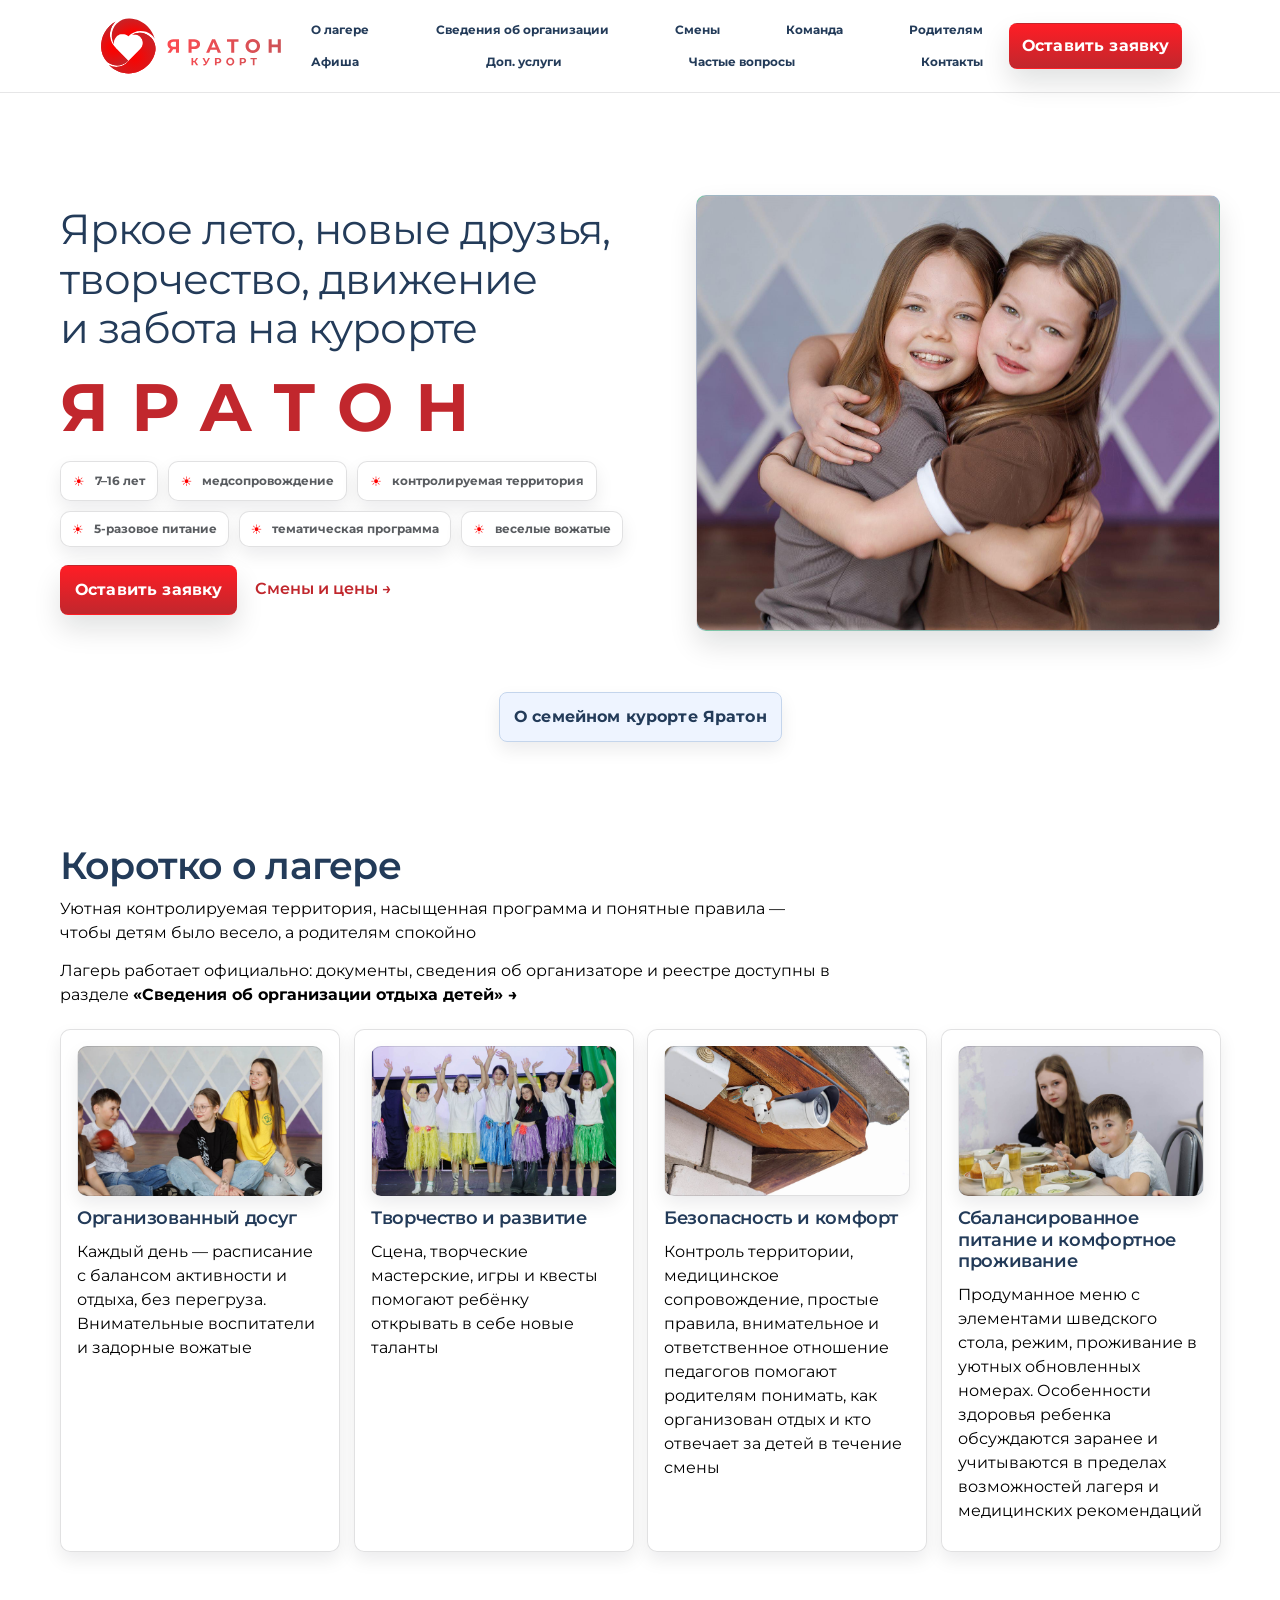
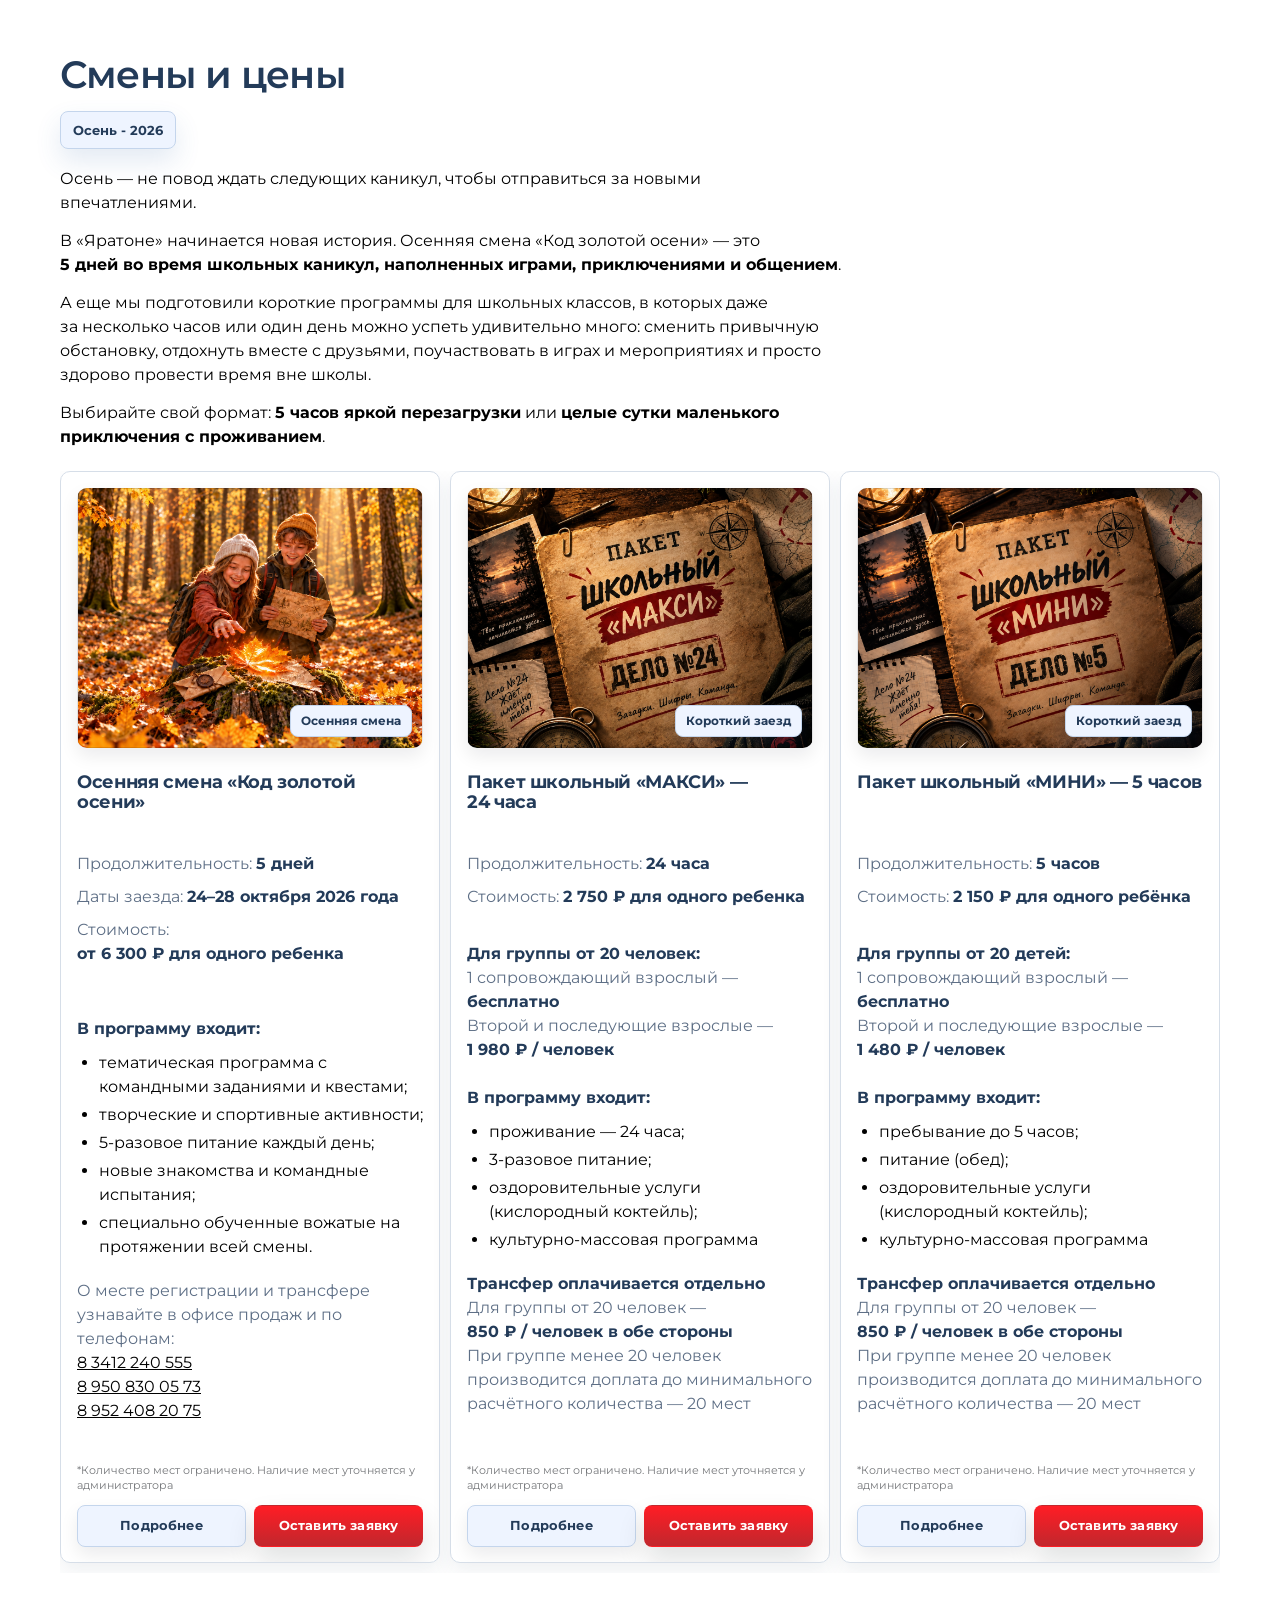
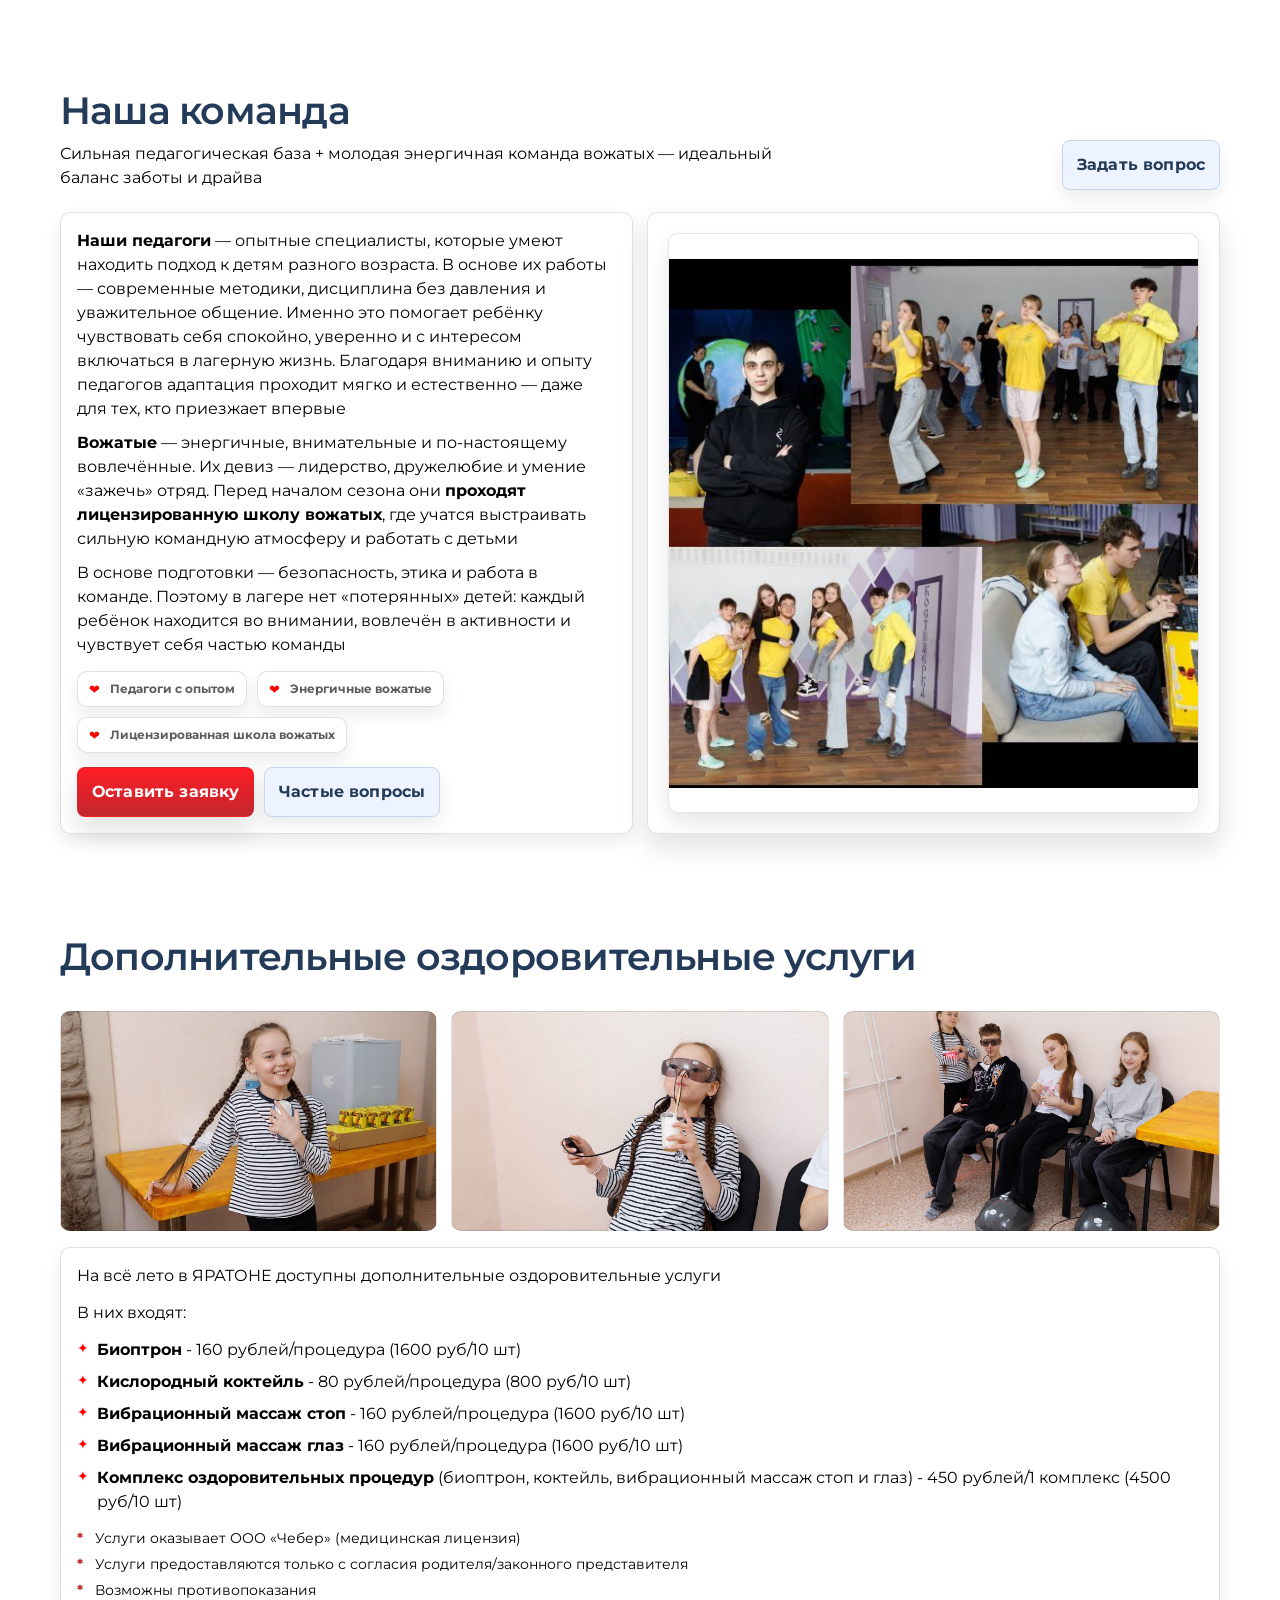
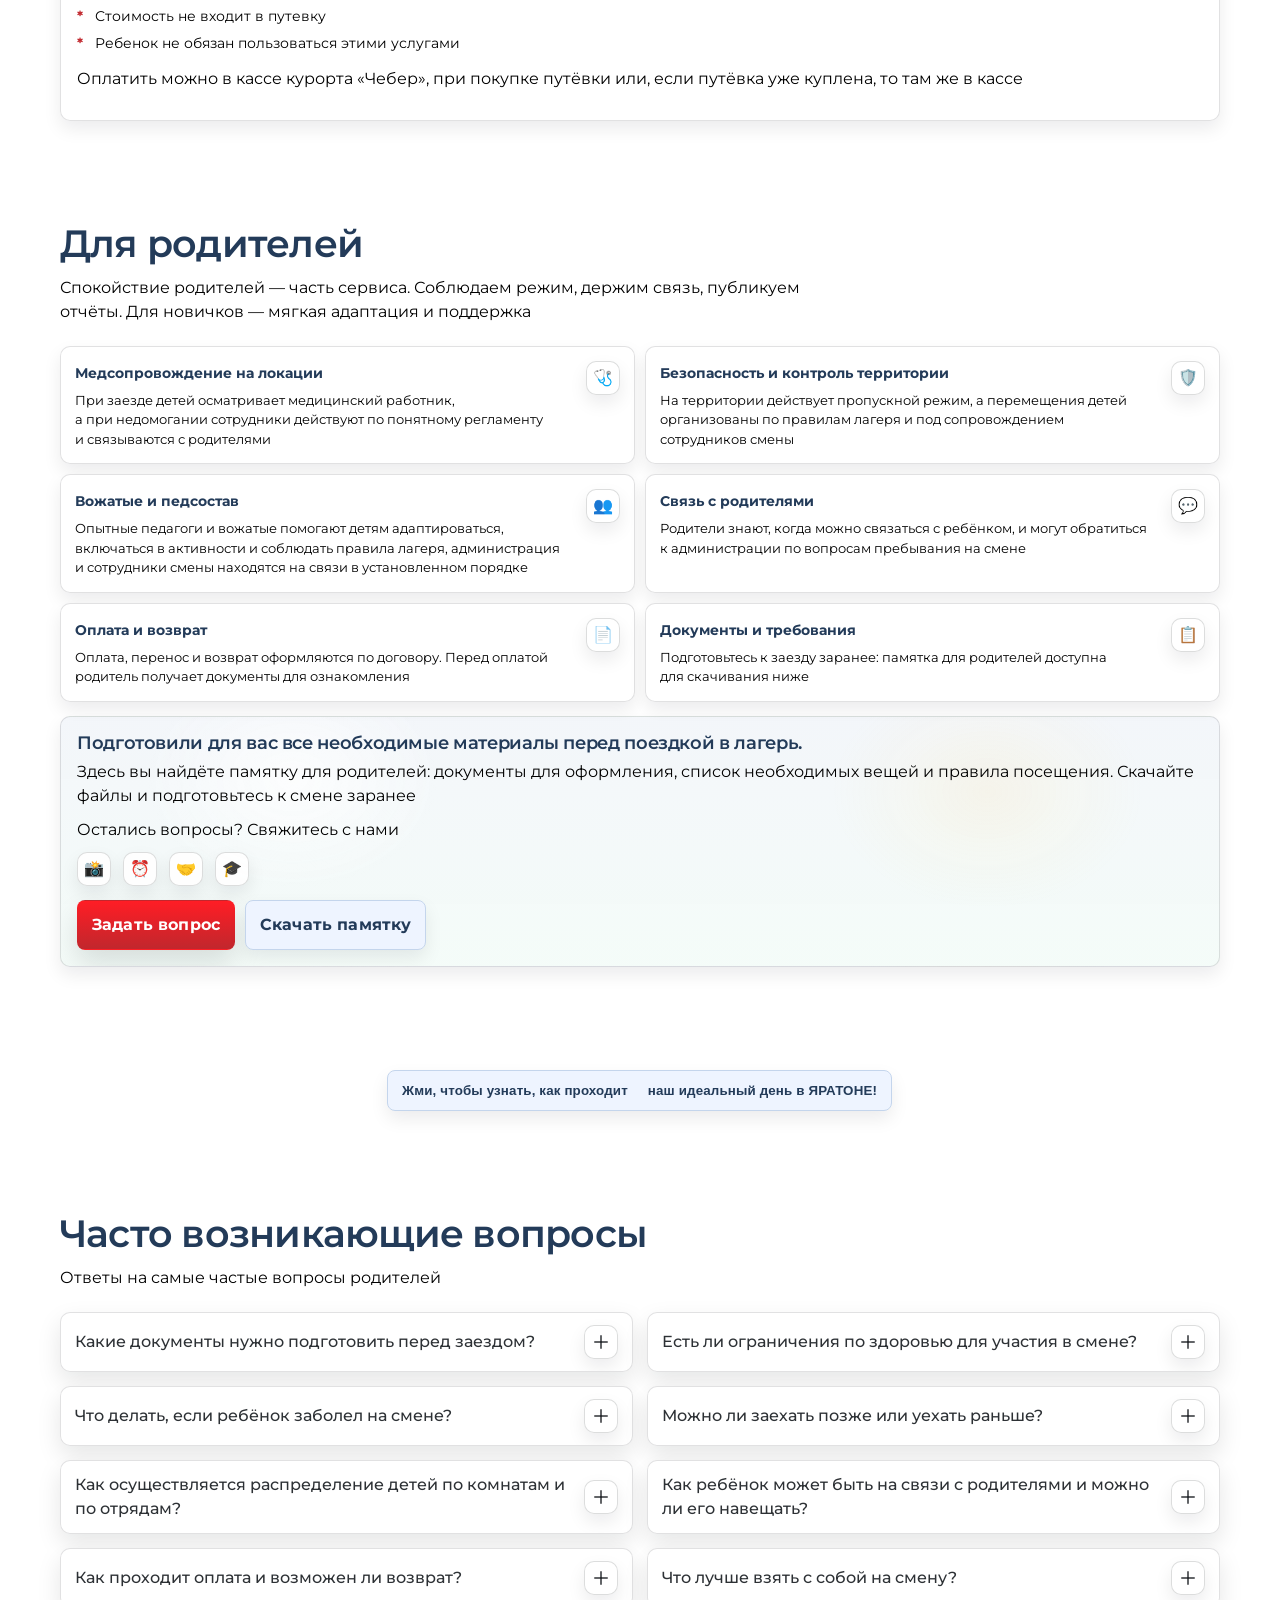
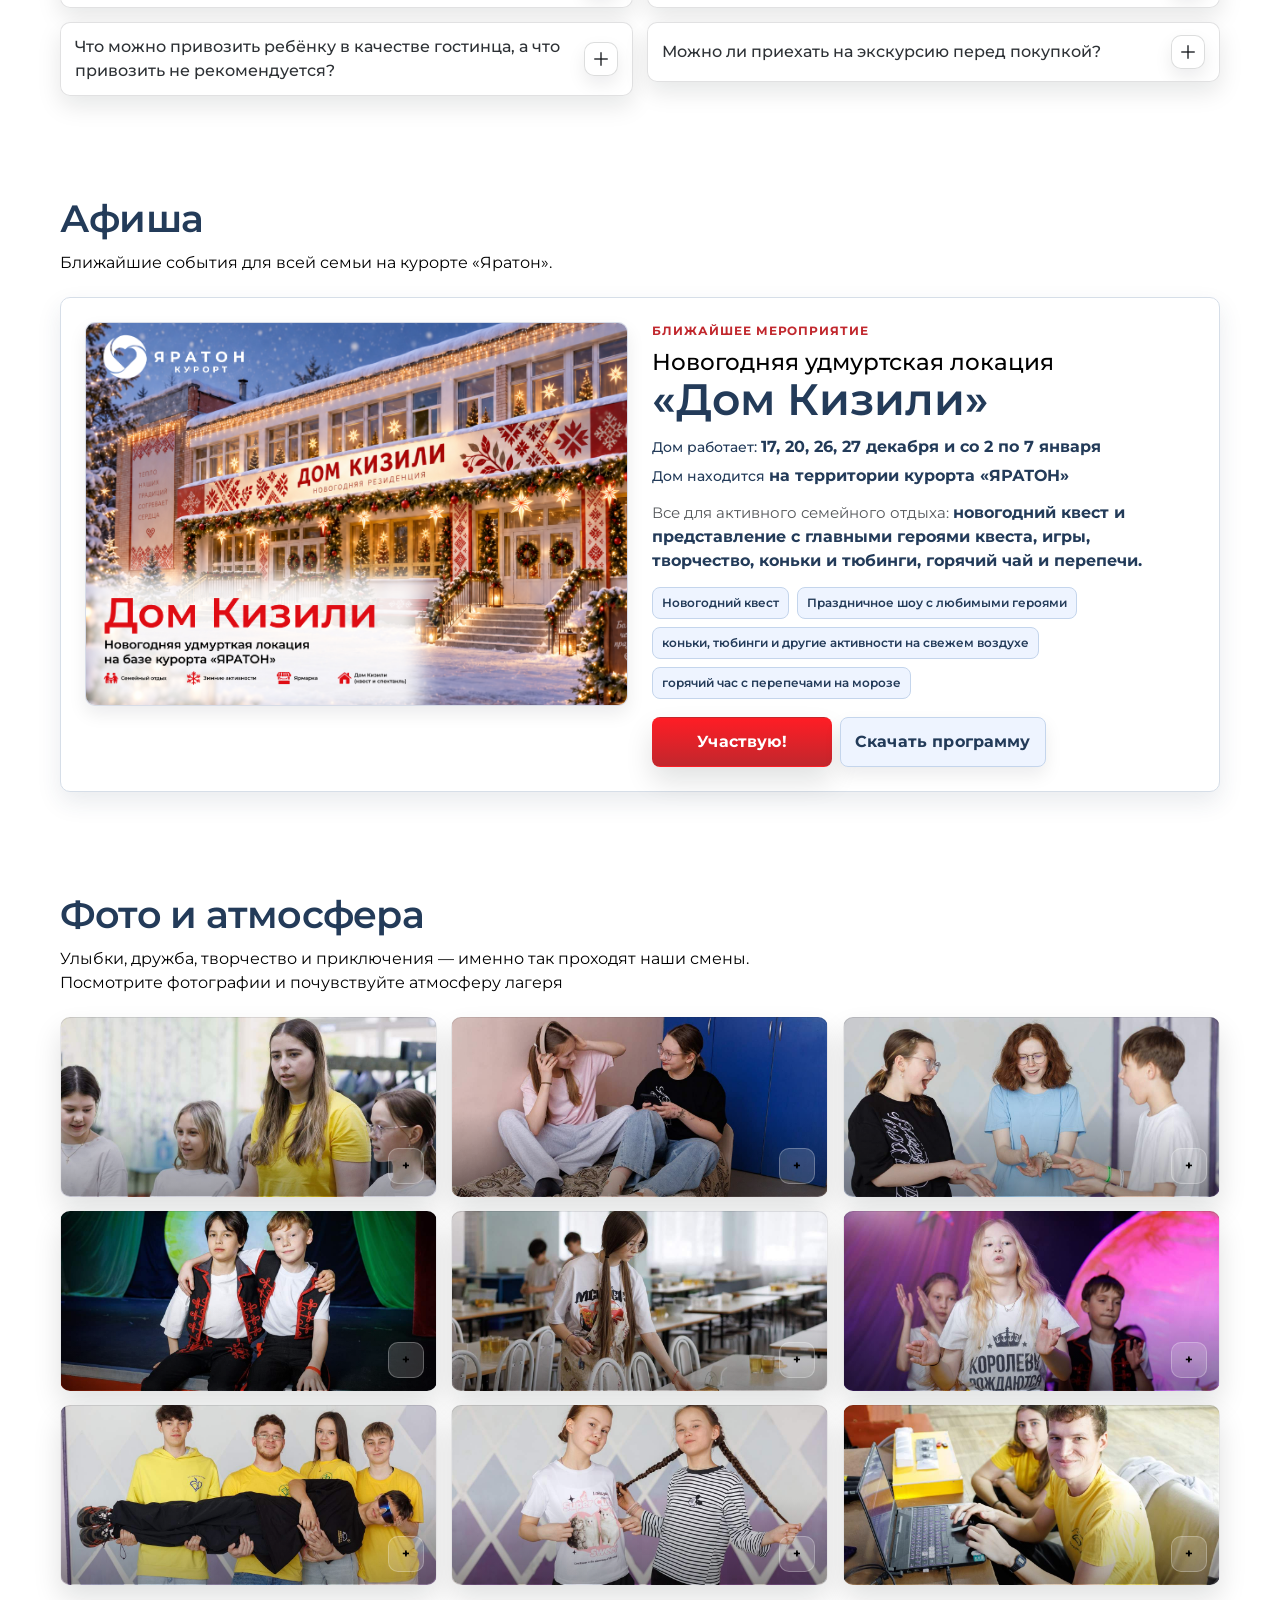
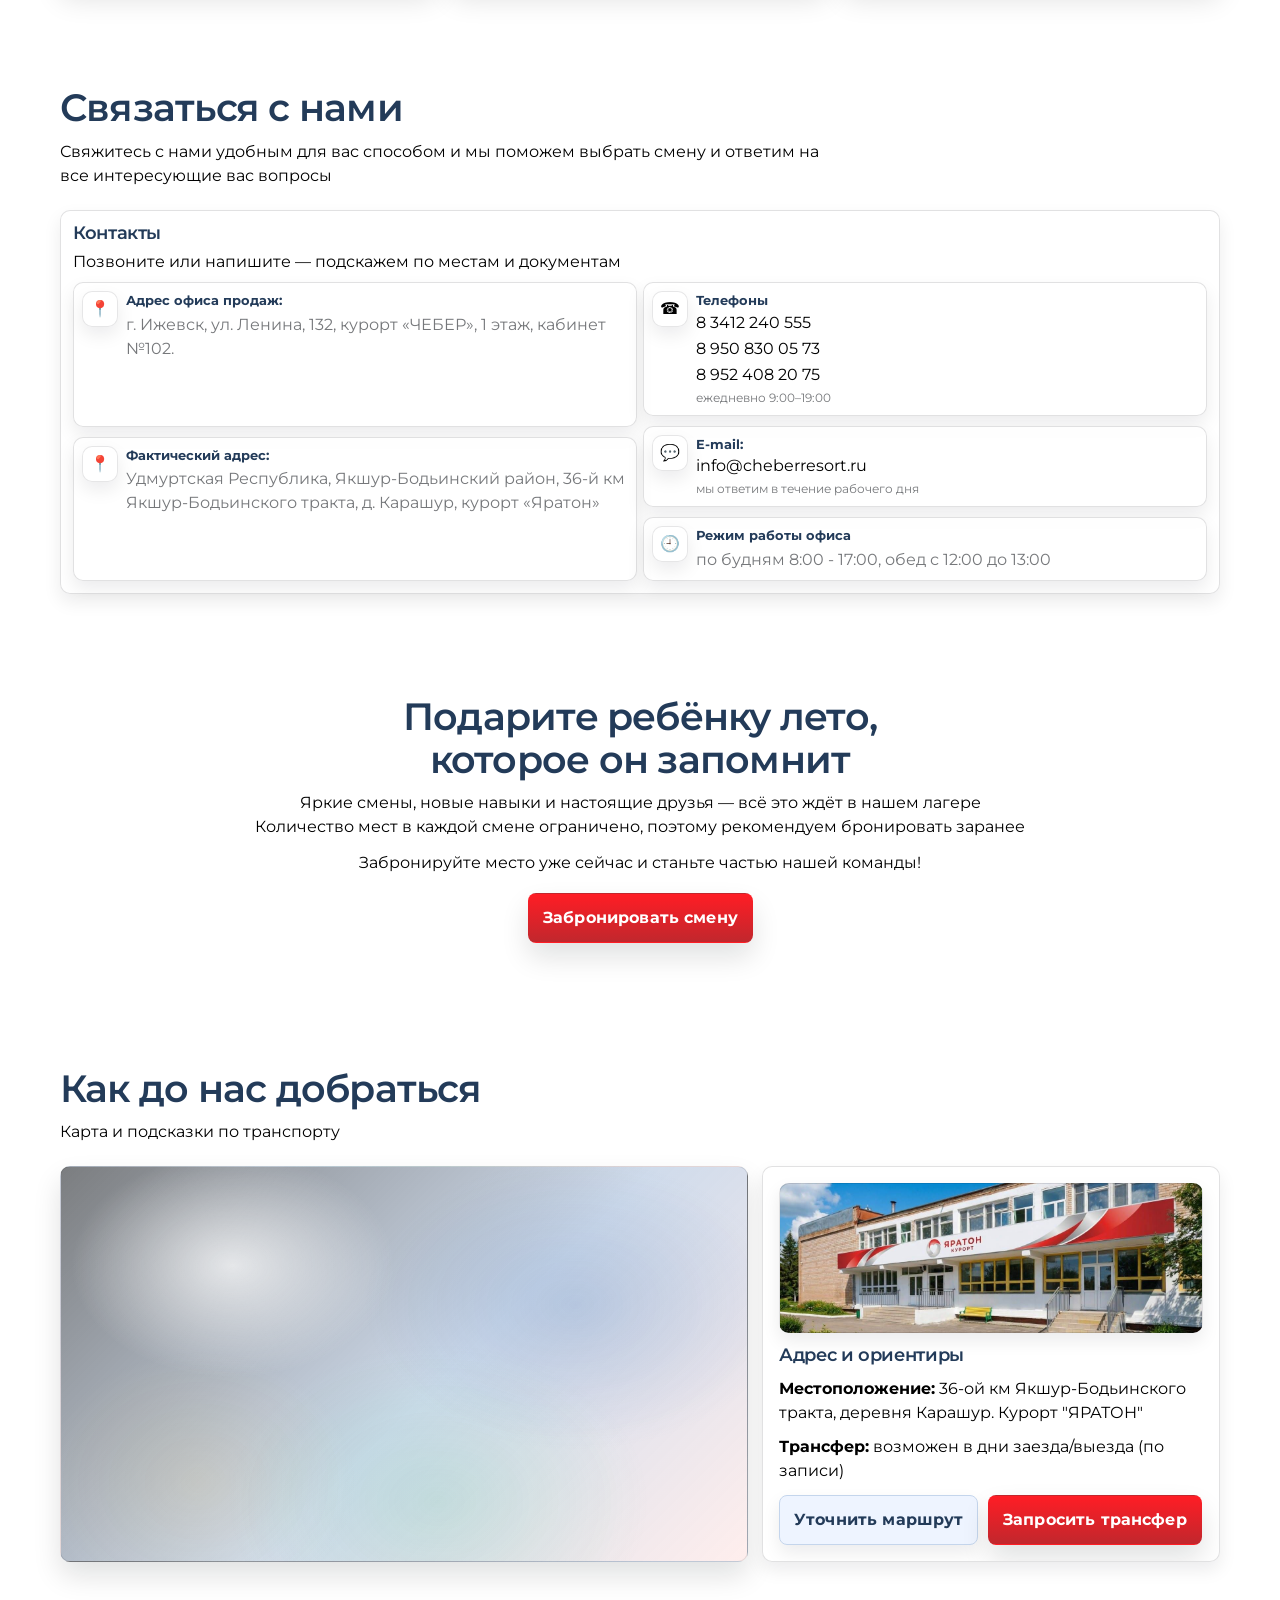
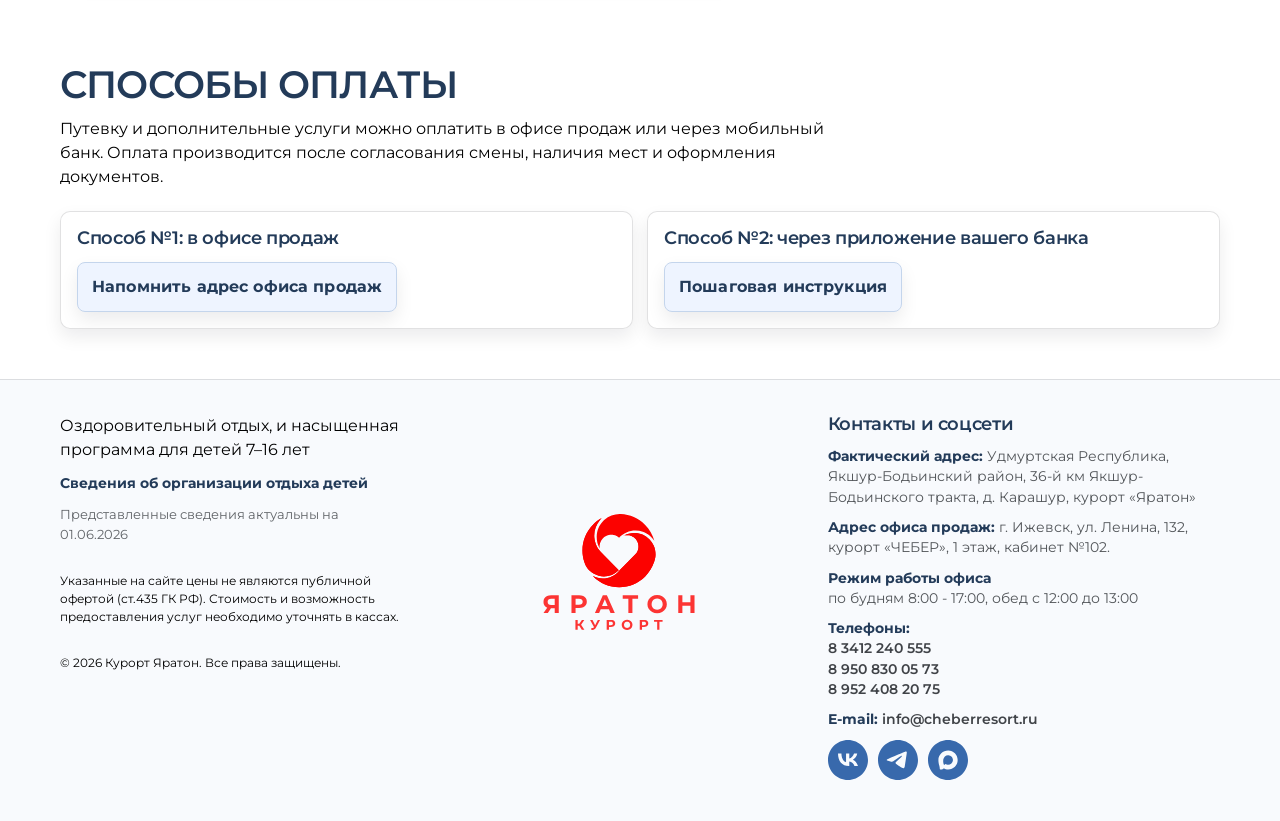
==== commit b680f055: "Autumnt shifts changed and Kizili" ====
--- a/index.html
+++ b/index.html
@@ -279,7 +279,8 @@
               <button class="tab" role="tab" aria-selected="false" aria-controls="season-winter" id="tab-winter" hidden>Зима</button>
             </div>
             <p>Осень — не&nbsp;повод ждать следующих каникул, чтобы&nbsp;отправиться за&nbsp;новыми впечатлениями.</p>
-            <p>Мы подготовили короткие программы для&nbsp;школьных классов, в&nbsp;которых даже за&nbsp;несколько часов или&nbsp;один день можно успеть удивительно много: сменить привычную обстановку, отдохнуть вместе с&nbsp;друзьями, поучаствовать в&nbsp;играх и&nbsp;мероприятиях и&nbsp;просто здорово провести время вне&nbsp;школы.</p>
+            <p>В&nbsp;«Яратоне» начинается новая история. Осенняя смена «Код золотой осени» — это <strong style="white-space:nowrap">5 дней во&nbsp;время школьных каникул, наполненных играми, приключениями и&nbsp;общением</strong>.</p>
+            <p>А еще мы подготовили короткие программы для&nbsp;школьных классов, в&nbsp;которых даже за&nbsp;несколько часов или&nbsp;один день можно успеть удивительно много: сменить привычную обстановку, отдохнуть вместе с&nbsp;друзьями, поучаствовать в&nbsp;играх и&nbsp;мероприятиях и&nbsp;просто здорово провести время вне&nbsp;школы.</p>
             <p>Выбирайте свой формат: <strong>5 часов яркой перезагрузки</strong> или&nbsp;<strong>целые сутки маленького приключения с&nbsp;проживанием</strong>.</p>
             <p hidden>А для старших участников в 3-й и 4-й сменах мы подготовили особенное — новые программы, которые откроют ещё больше возможностей и впечатлений</p>
           </div>
@@ -565,18 +566,54 @@
           </div>
         </div>
 
-        <!-- Осень (1 смена) -->
+        <!-- Осень (3 смены) -->
         <div id="season-autumn" role="tabpanel" aria-labelledby="tab-autumn">
           <div class="scroller-wrap" data-scroller-wrap>
-            <button class="scroll-btn scroll-prev" type="button" aria-label="Прокрутить влево" data-scroll="prev" hidden>
+            <button class="scroll-btn scroll-prev" type="button" aria-label="Прокрутить влево" data-scroll="prev">
               <svg viewBox="0 0 24 24" fill="none" aria-hidden="true"><path d="M14 6l-6 6 6 6" stroke="currentColor" stroke-width="2" stroke-linecap="round" stroke-linejoin="round"/></svg>
             </button>
             <div class="scroller" data-scroller aria-label="Карточки смен (Осень)">
               <article class="card shift">
-                <div class="card-media real-photo media-cover media-autumn-1" aria-label="Фото осенней смены: дети на пикнике с арбузом"><span class="shift-media-tag">Осенняя смена</span></div>
+                <div class="card-media real-photo media-cover media-autumn-3" aria-label="Фото осенней смены: дети с картой в осеннем лесу"><span class="shift-media-tag">Осенняя смена</span></div>
                 <div class="shift-top">
                   <div>
-                    <h3>Пакет школьный «МАКСИ» — 24 часа</h3>
+                    <h3>Осенняя смена «Код золотой осени»</h3>
+                    <div class="shift-pricing">
+                      <p>Продолжительность: <strong>5 дней</strong></p>
+                      <p>Даты заезда: <strong>24–28 октября 2026 года</strong></p>
+                      <p>Стоимость: <strong class="shift-price-nowrap">от 6 300 ₽ для одного ребенка</strong></p>
+
+                      <div class="shift-details-extra">
+                        <p class="shift-program-heading"><strong>В программу входит:</strong></p>
+                        <ul>
+                          <li>тематическая программа с командными заданиями и квестами;</li>
+                          <li>творческие и спортивные активности;</li>
+                          <li>5-разовое питание каждый день;</li>
+                          <li>новые знакомства и командные испытания;</li>
+                          <li>специально обученные вожатые на протяжении всей смены.</li>
+                        </ul>
+
+                        <p class="shift-transfer-note">О месте регистрации и трансфере узнавайте в офисе продаж и по телефонам:<br>
+                          <a href="tel:+73412240555">8 3412 240 555</a><br>
+                          <a href="tel:+79508300573">8 950 830 05 73</a><br>
+                          <a href="tel:+79524082075">8 952 408 20 75</a>
+                        </p>
+                      </div>
+                    </div>
+                  </div>
+                </div>
+                <p class="shift-note">*Количество мест ограничено. Наличие мест уточняется у администратора</p>
+                <div class="shift-actions">
+                  <a class="btn btn-secondary" href="#parents">Подробнее</a>
+                  <a class="btn btn-primary" href="#contacts">Оставить заявку</a>
+                </div>
+              </article>
+
+              <article class="card shift" data-card-modal="maxiShiftModal" tabindex="0" aria-haspopup="dialog" aria-label="Подробнее о пакете МАКСИ — Дело №24">
+                <div class="card-media real-photo media-cover media-autumn-1" aria-label="Пакет школьный «МАКСИ»: приключенческая карта, дело №24"><span class="shift-media-tag">Короткий заезд</span></div>
+                <div class="shift-top">
+                  <div>
+                    <h3>Пакет школьный «МАКСИ» — 24&nbsp;часа</h3>
                     <div class="shift-pricing">
                       <p>Продолжительность: <strong>24 часа</strong></p>
                       <p>Стоимость: <strong>2 750 ₽ для одного ребенка</strong></p>
@@ -584,7 +621,7 @@
                       <div class="shift-details-extra">
                         <p><strong>Для группы от 20 человек:</strong><br>
                           1 сопровождающий взрослый — <strong>бесплатно</strong><br>
-                          Второй и последующие взрослые — <strong>1 980 ₽ / человек</strong>
+                          Второй и последующие взрослые — <strong class="shift-price-nowrap">1 980 ₽ / человек</strong>
                         </p>
 
                         <p class="shift-program-heading"><strong>В программу входит:</strong></p>
@@ -596,7 +633,7 @@
                         </ul>
 
                         <p class="shift-transfer-note"><strong>Трансфер оплачивается отдельно</strong><br>
-                          Для&nbsp;группы от&nbsp;20 человек — <strong>850 ₽ / человек в&nbsp;обе стороны</strong><br>
+                          Для&nbsp;группы от&nbsp;20 человек — <strong class="shift-price-nowrap">850 ₽ / человек в&nbsp;обе стороны</strong><br>
                           При&nbsp;группе менее&nbsp;20 человек производится доплата до&nbsp;минимального расчётного количества — 20 мест
                         </p>
                       </div>
@@ -605,13 +642,13 @@
                 </div>
                 <p class="shift-note">*Количество мест ограничено. Наличие мест уточняется у администратора</p>
                 <div class="shift-actions">
-                  <a class="btn btn-secondary" href="#parents">Подробнее</a>
+                  <a class="btn btn-secondary js-shift-details" href="#!" data-modal="maxiShiftModal" aria-label="Подробнее о пакете МАКСИ — Дело №24">Подробнее</a>
                   <a class="btn btn-primary" href="#contacts">Оставить заявку</a>
                 </div>
               </article>
 
-              <article class="card shift">
-                <div class="card-media real-photo media-cover media-autumn-2" aria-label="Фото осенней смены: дети с арбузом"><span class="shift-media-tag">Осенняя смена</span></div>
+              <article class="card shift" data-card-modal="miniShiftModal" tabindex="0" aria-haspopup="dialog" aria-label="Подробнее о пакете МИНИ — Дело №5">
+                <div class="card-media real-photo media-cover media-autumn-2" aria-label="Пакет школьный «МИНИ» — 5 часов"><span class="shift-media-tag">Короткий заезд</span></div>
                 <div class="shift-top">
                   <div>
                     <h3>Пакет школьный «МИНИ» — 5 часов</h3>
@@ -622,7 +659,7 @@
                       <div class="shift-details-extra">
                         <p><strong>Для группы от 20 детей:</strong><br>
                           1 сопровождающий взрослый — <strong>бесплатно</strong><br>
-                          Второй и последующие взрослые — <strong>1 480 ₽ / человек</strong>
+                          Второй и последующие взрослые — <strong class="shift-price-nowrap">1 480 ₽ / человек</strong>
                         </p>
 
                         <p class="shift-program-heading"><strong>В программу входит:</strong></p>
@@ -634,7 +671,7 @@
                         </ul>
 
                         <p class="shift-transfer-note"><strong>Трансфер оплачивается отдельно</strong><br>
-                          Для&nbsp;группы от&nbsp;20 человек — <strong>850 ₽ / человек в&nbsp;обе стороны</strong><br>
+                          Для&nbsp;группы от&nbsp;20 человек — <strong class="shift-price-nowrap">850 ₽ / человек в&nbsp;обе стороны</strong><br>
                           При&nbsp;группе менее&nbsp;20 человек производится доплата до&nbsp;минимального расчётного количества — 20 мест
                         </p>
                       </div>
@@ -643,10 +680,12 @@
                 </div>
                 <p class="shift-note">*Количество мест ограничено. Наличие мест уточняется у администратора</p>
                 <div class="shift-actions">
-                  <a class="btn btn-secondary" href="#parents">Подробнее</a>
+                  <a class="btn btn-secondary js-shift-details" href="#!" data-modal="miniShiftModal" aria-label="Подробнее о пакете МИНИ — Дело №5">Подробнее</a>
                   <a class="btn btn-primary" href="#contacts">Оставить заявку</a>
                 </div>
               </article>
+
+
 
               <article class="card shift" hidden>
                 <div class="card-media" aria-label="Фото смены: Творческий уик-энд (плейсхолдер)"></div>
@@ -675,7 +714,7 @@
                 </div>
               </article>
             </div>
-            <button class="scroll-btn scroll-next" type="button" aria-label="Прокрутить вправо" data-scroll="next" hidden>
+            <button class="scroll-btn scroll-next" type="button" aria-label="Прокрутить вправо" data-scroll="next">
               <svg viewBox="0 0 24 24" fill="none" aria-hidden="true"><path d="M10 6l6 6-6 6" stroke="currentColor" stroke-width="2" stroke-linecap="round" stroke-linejoin="round"/></svg>
             </button>
           </div>
@@ -1258,7 +1297,7 @@
     </section>
 
     <!-- ========================= EVENTS ========================= -->
-    <section id="events" class="section events-section" aria-label="Афиша" hidden>
+    <section id="events" class="section events-section" aria-label="Афиша">
       <div class="container">
         <div class="subhead">
           <div>
@@ -1545,6 +1584,74 @@
       </div>
     </div>
 
+    <div class="modal shift-modal" id="maxiShiftModal" aria-hidden="true" role="dialog" aria-modal="true" aria-labelledby="maxiShiftTitle">
+      <div class="box">
+        <div class="topbar">
+          <div class="tag" id="maxiShiftTitle">Дело №24 · Пакет школьный «МАКСИ»</div>
+          <button class="close" type="button" data-modal-close="maxiShiftModal" aria-label="Закрыть окно">Закрыть ✕</button>
+        </div>
+        <div class="content">
+          <div>
+            <h3>Описание</h3>
+            <p><strong>Дело №24. 24 часа, чтобы раскрыть тайну.</strong> Ребят ждут загадки, шифры, подсказки и задания, где пригодятся смекалка и командная работа.</p>
+          </div>
+          <div>
+            <h4>1 день</h4>
+            <ul class="incl">
+              <li><strong>11:00</strong> — Общий сбор (заезд)</li>
+              <li><strong>11:30</strong> — Испытание командой (тимбилдинг)</li>
+              <li><strong>13:00</strong> — Обед</li>
+              <li><strong>13:30</strong> — Кислородный коктейль</li>
+              <li><strong>14:00</strong> — Квест по лагерю «Затерянный архив»</li>
+              <li><strong>15:00</strong> — Релакс зона (игровая + возможность поиграть в спортивные игры на улице)</li>
+              <li><strong>16:00</strong> — МК мыло и выжигание</li>
+              <li><strong>17:00</strong> — Интеллектуальная игра «Взлом»</li>
+              <li><strong>18:00</strong> — Тематическая фотосессия + Свободное время</li>
+              <li><strong>19:00</strong> — Ужин</li>
+              <li><strong>19:30</strong> — Создание памятной картины «Затерянный архив»</li>
+              <li><strong>21:00</strong> — Дискотека</li>
+              <li><strong>23:00</strong> — Ночь легенд (огонек)</li>
+            </ul>
+          </div>
+          <div>
+            <h4>2 день</h4>
+            <ul class="incl">
+              <li><strong>9:00</strong> — Завтрак</li>
+              <li><strong>10:00</strong> — Операция «Нас здесь не было»</li>
+            </ul>
+          </div>
+          <p>Порядок тайминга выстраивается с учетом особенностей каждого класса и текущих погодных условий.</p>
+        </div>
+      </div>
+    </div>
+    <div class="modal shift-modal" id="miniShiftModal" aria-hidden="true" role="dialog" aria-modal="true" aria-labelledby="miniShiftTitle">
+      <div class="box">
+        <div class="topbar">
+          <div class="tag" id="miniShiftTitle">Дело №5 · Пакет школьный «МИНИ»</div>
+          <button class="close" type="button" data-modal-close="miniShiftModal" aria-label="Закрыть окно">Закрыть ✕</button>
+        </div>
+        <div class="content">
+          <div>
+            <h3>Описание</h3>
+            <p><strong>Дело №5. 5 часов — одно дело, которое нужно раскрыть вместе.</strong> Поиск скрытых подсказок, необычные задания и атмосфера настоящего расследования превратят день в маленькое приключение.</p>
+          </div>
+          <div>
+            <h4>Программа дня</h4>
+            <ul class="incl">
+              <li><strong>12:00</strong> — Общий сбор (заезд)</li>
+              <li><strong>12:30</strong> — Испытание командой (тимбилдинг)</li>
+              <li><strong>13:00</strong> — Обед</li>
+              <li><strong>13:30</strong> — Кислородный коктейль</li>
+              <li><strong>14:00</strong> — Квест по лагерю «Затерянный архив» или интеллектуальная игра «Взлом»</li>
+              <li><strong>15:30</strong> — Тематическая фотосессия</li>
+              <li><strong>16:00</strong> — Дискотека</li>
+              <li><strong>17:00</strong> — Операция «Нас здесь не было»</li>
+            </ul>
+          </div>
+          <p>Порядок тайминга выстраивается с учетом особенностей каждого класса и текущих погодных условий.</p>
+        </div>
+      </div>
+    </div>
     <!-- SHIFT DETAILS MODAL -->
     <div class="modal shift-modal" id="shiftModal" aria-hidden="true" role="dialog" aria-modal="true" aria-label="Подробности смены">
       <div class="box">
--- a/styles/components.css
+++ b/styles/components.css
@@ -208,12 +208,22 @@
       border:1px solid #D6DEE8;
       box-shadow: 0 8px 20px rgba(35,59,89,.08);
     }
+    .shift[data-card-modal]{
+      cursor:pointer;
+    }
+    .shift[data-card-modal]:focus-visible{
+      outline:3px solid #3869AC;
+      outline-offset:-3px;
+    }
     #shifts .scroller{
       grid-auto-columns: minmax(320px, 320px);
       align-items: stretch;
     }
     #season-autumn .scroller{
-      grid-auto-columns: calc((100% - 10px) / 2);
+      grid-auto-columns: minmax(0, calc((100% - 20px) / 3));
+    }
+    #season-autumn .scroll-btn:disabled{
+      display:none;
     }
     #shifts .scroller > .shift{
       height: 100%;
@@ -223,10 +233,13 @@
       height: 190px;
     }
     #season-autumn .shift .card-media{
-      height: 380px;
+      height: 260px;
     }
     .shift-details-extra{
       margin-top:24px;
+    }
+    .shift-price-nowrap{
+      white-space:nowrap;
     }
     .shift-details-extra p{
       margin:0 0 20px;
--- a/styles/sections.css
+++ b/styles/sections.css
@@ -1189,7 +1189,7 @@
     .event-card{
       width:100%;
       display:grid;
-      grid-template-columns:minmax(360px,.72fr) minmax(0,1fr);
+      grid-template-columns:minmax(0,1fr) minmax(0,1fr);
       gap:24px;
       align-items:stretch;
       padding:24px;
@@ -1204,10 +1204,10 @@
     }
     .event-card:hover{box-shadow:var(--shadow2); border-color:#C4D5EC}
     .event-card-media{
-      min-height:100%;
-      height:100%;
+      min-height:0;
+      height:auto;
       aspect-ratio:auto;
-      align-self:stretch;
+      align-self:start;
       width:100%;
       padding:0;
       border-radius:var(--radius);
@@ -1217,8 +1217,8 @@
       cursor:pointer;
       box-shadow:var(--shadow);
     }
-    .event-card-media img{display:block; width:100%; height:100%; min-height:100%; object-fit:cover; object-position:50% 50%}
-    .event-card-media:hover img{filter:saturate(1.04)}
+    .event-card-media img{display:block; width:100%; height:auto; min-height:0; object-fit:contain; object-position:50% 50%}
+    .event-card-media{cursor:default}
     .event-card-copy{display:flex; flex-direction:column; gap:10px; min-width:0; user-select:text}
     .event-card-eyebrow{font-size:12px; font-weight:700; color:#C1272D; text-transform:uppercase; letter-spacing:.08em}
     .event-card-title{display:flex; flex-direction:column; gap:2px; color:#233B59; line-height:1.08}
@@ -1226,9 +1226,11 @@
     .event-card-title strong{font-size:clamp(30px,3.4vw,46px); font-weight:600; color:#233B59}
     .event-card-details{display:grid; gap:5px; margin:2px 0 4px; font-size:14px; line-height:1.45; color:#5E6F86}
     .event-card-details > span{display:block}
+    .event-card-location{white-space:nowrap}
     .event-card-detail-label{color:#233B59; font-weight:500}
     .event-card-details strong{font-size:16px; color:#233B59}
     .event-card-summary{font-size:15px; line-height:1.5; color:rgba(11,15,20,.70)}
+    .event-card-summary strong{font-size:16px; color:#233B59}
     .event-card-meta{display:flex; flex-wrap:wrap; gap:8px; margin-top:4px}
     .event-card-meta > span{padding:6px 9px; border-radius:var(--chipRadius); background:#EEF4FF; border:1px solid #C4D5EC; color:#233B59; font-size:12px; font-weight:600}
     .event-card-actions{display:flex; gap:8px; flex-wrap:wrap; margin-top:auto; padding-top:8px}
@@ -1300,8 +1302,12 @@
 .media-security-camera { background-image: url('../assets/images/misc/security-camera.jpg'); }
 .media-dining-room { background-image: url('../assets/images/misc/dining-room.jpg'); }
 .media-shift-1 { background-image: url('../assets/images/shifts/shift-1.jpg'); }
-.media-autumn-1 { background-image: url('../assets/images/shifts/arbuzni12026-card.png'); }
-.media-autumn-2 { background-image: url('../assets/images/shifts/arbuznik2026-card.png'); }
+.media-autumn-1 { background-image: url('../assets/images/shifts/24hautmn26.png'); }
+.media-autumn-2 { background-image: url('../assets/images/shifts/5hautmn26.png'); }
+.media-autumn-3 {
+  background-image: url('../assets/images/shifts/autumnCode.png');
+  background-position: center 48%;
+}
 .media-shift-2 { background-image: url('../assets/images/shifts/shift-2.jpg'); }
 .media-shift-3 { background-image: url('../assets/images/shifts/shift-3.jpg'); }
 .media-shift-4 { background-image: url('../assets/images/shifts/shift-4.jpg'); }
--- a/styles/responsive.css
+++ b/styles/responsive.css
@@ -2,7 +2,7 @@
       RESPONSIVE
     ========================== */
     @media (max-width: 1024px){
-      .event-card{grid-template-columns:minmax(300px,.62fr) minmax(0,1fr)}
+      .event-card{grid-template-columns:minmax(0,1fr) minmax(0,1fr)}
       .hero-grid{grid-template-columns: 1fr}
       .hero-banner{min-height: 320px}
       .docs-grid{grid-template-columns: repeat(2,1fr)}
@@ -67,8 +67,8 @@
 
     @media (max-width: 768px){
       .event-card{grid-template-columns:1fr; gap:14px; padding:16px}
-      .event-card-media{min-height:0; height:auto; aspect-ratio:3 / 2; align-self:start}
-      .event-card-media img{min-height:0; height:100%; object-position:50% 50%}
+      .event-card-media{min-height:0; height:auto; aspect-ratio:auto; align-self:start}
+      .event-card-media img{min-height:0; height:auto; object-position:50% 50%}
       .event-card-actions{display:grid; grid-template-columns:1fr 1fr}
       .event-card-actions .btn{min-width:0; white-space:normal}
       .event-modal .box{padding:20px 16px}
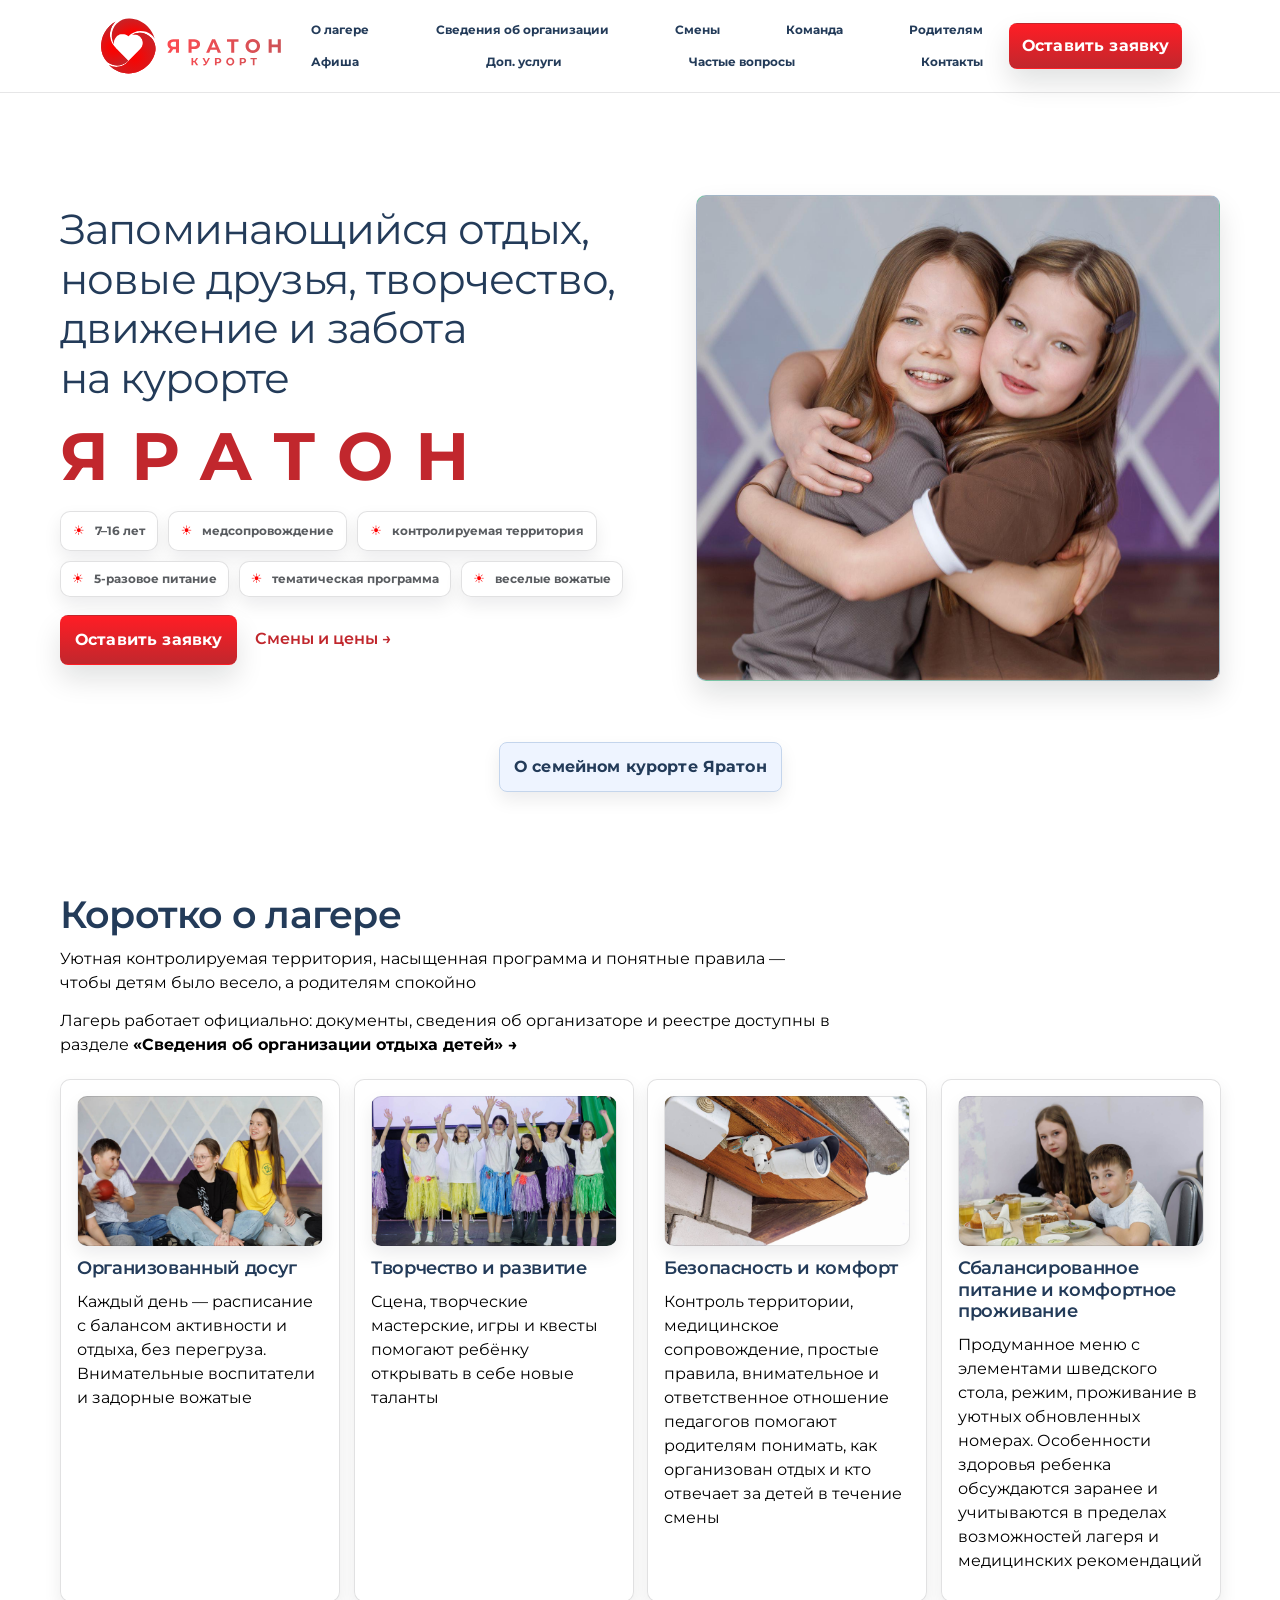
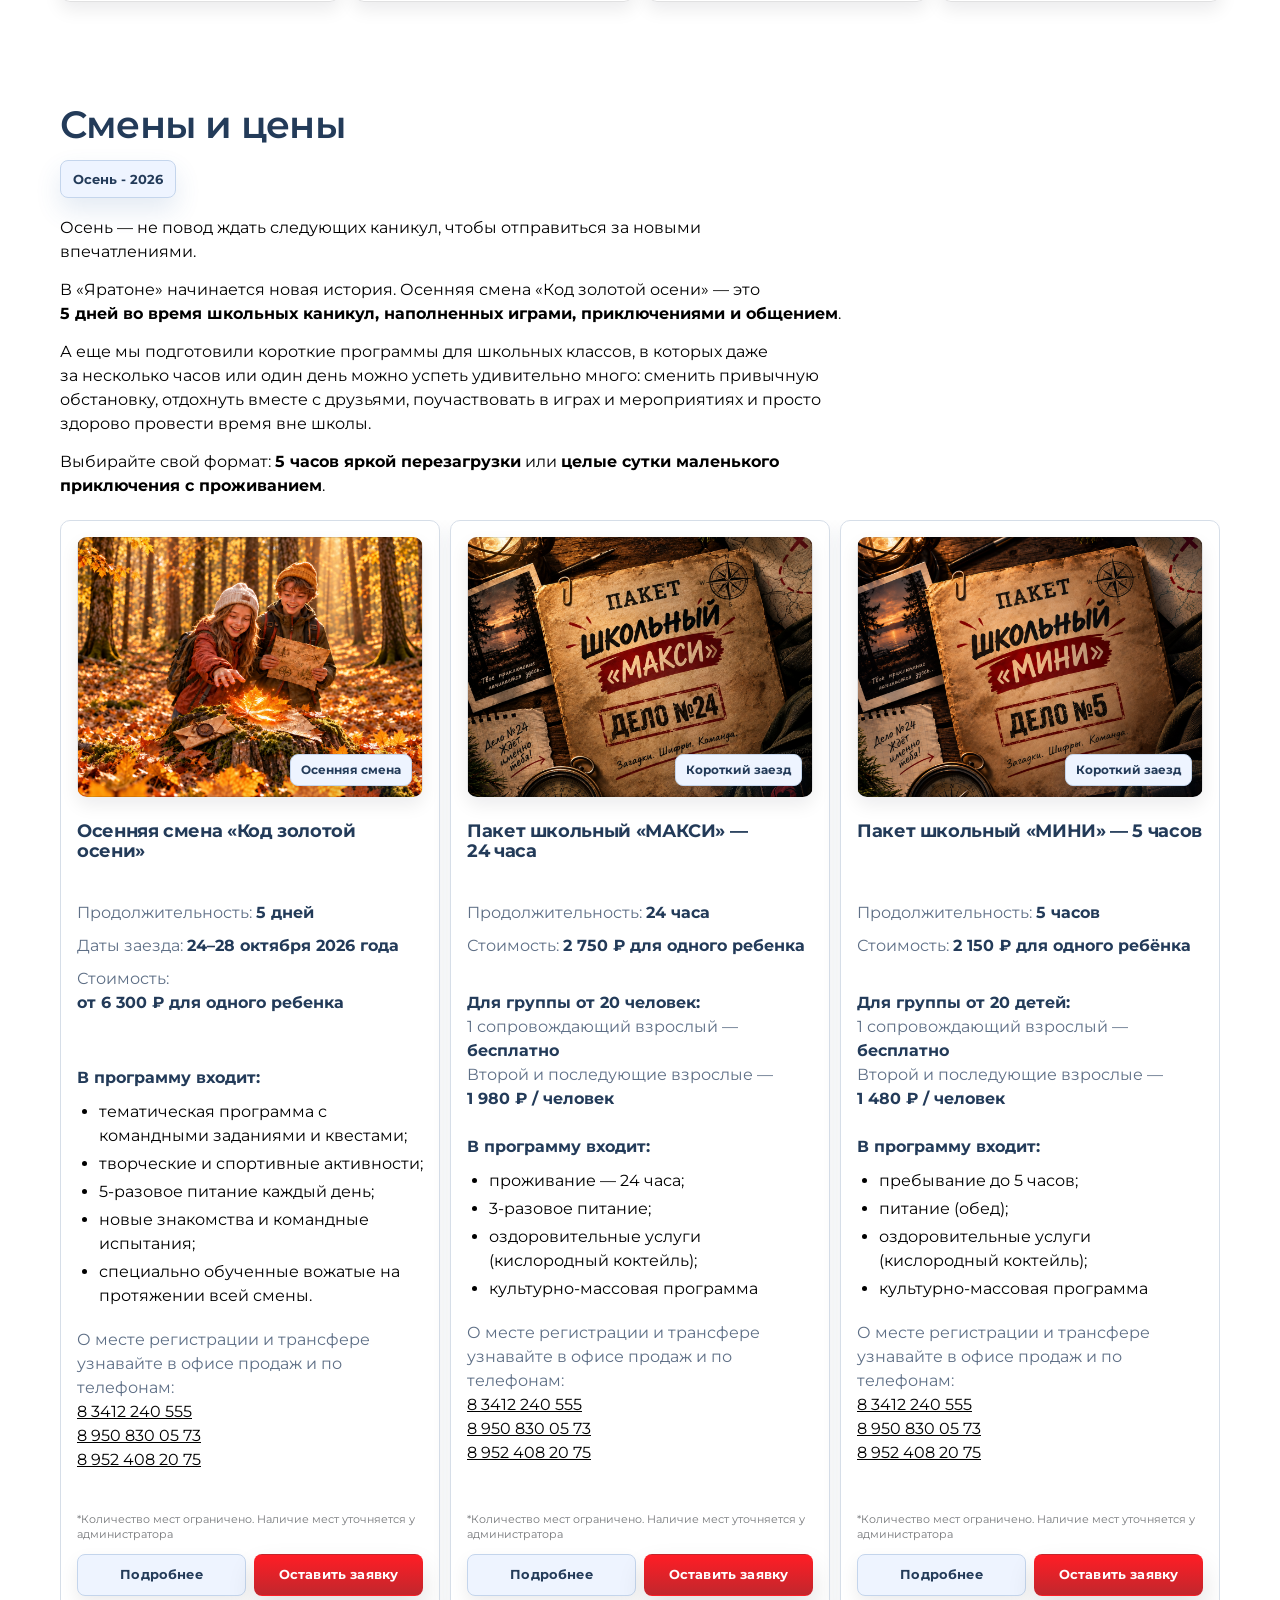
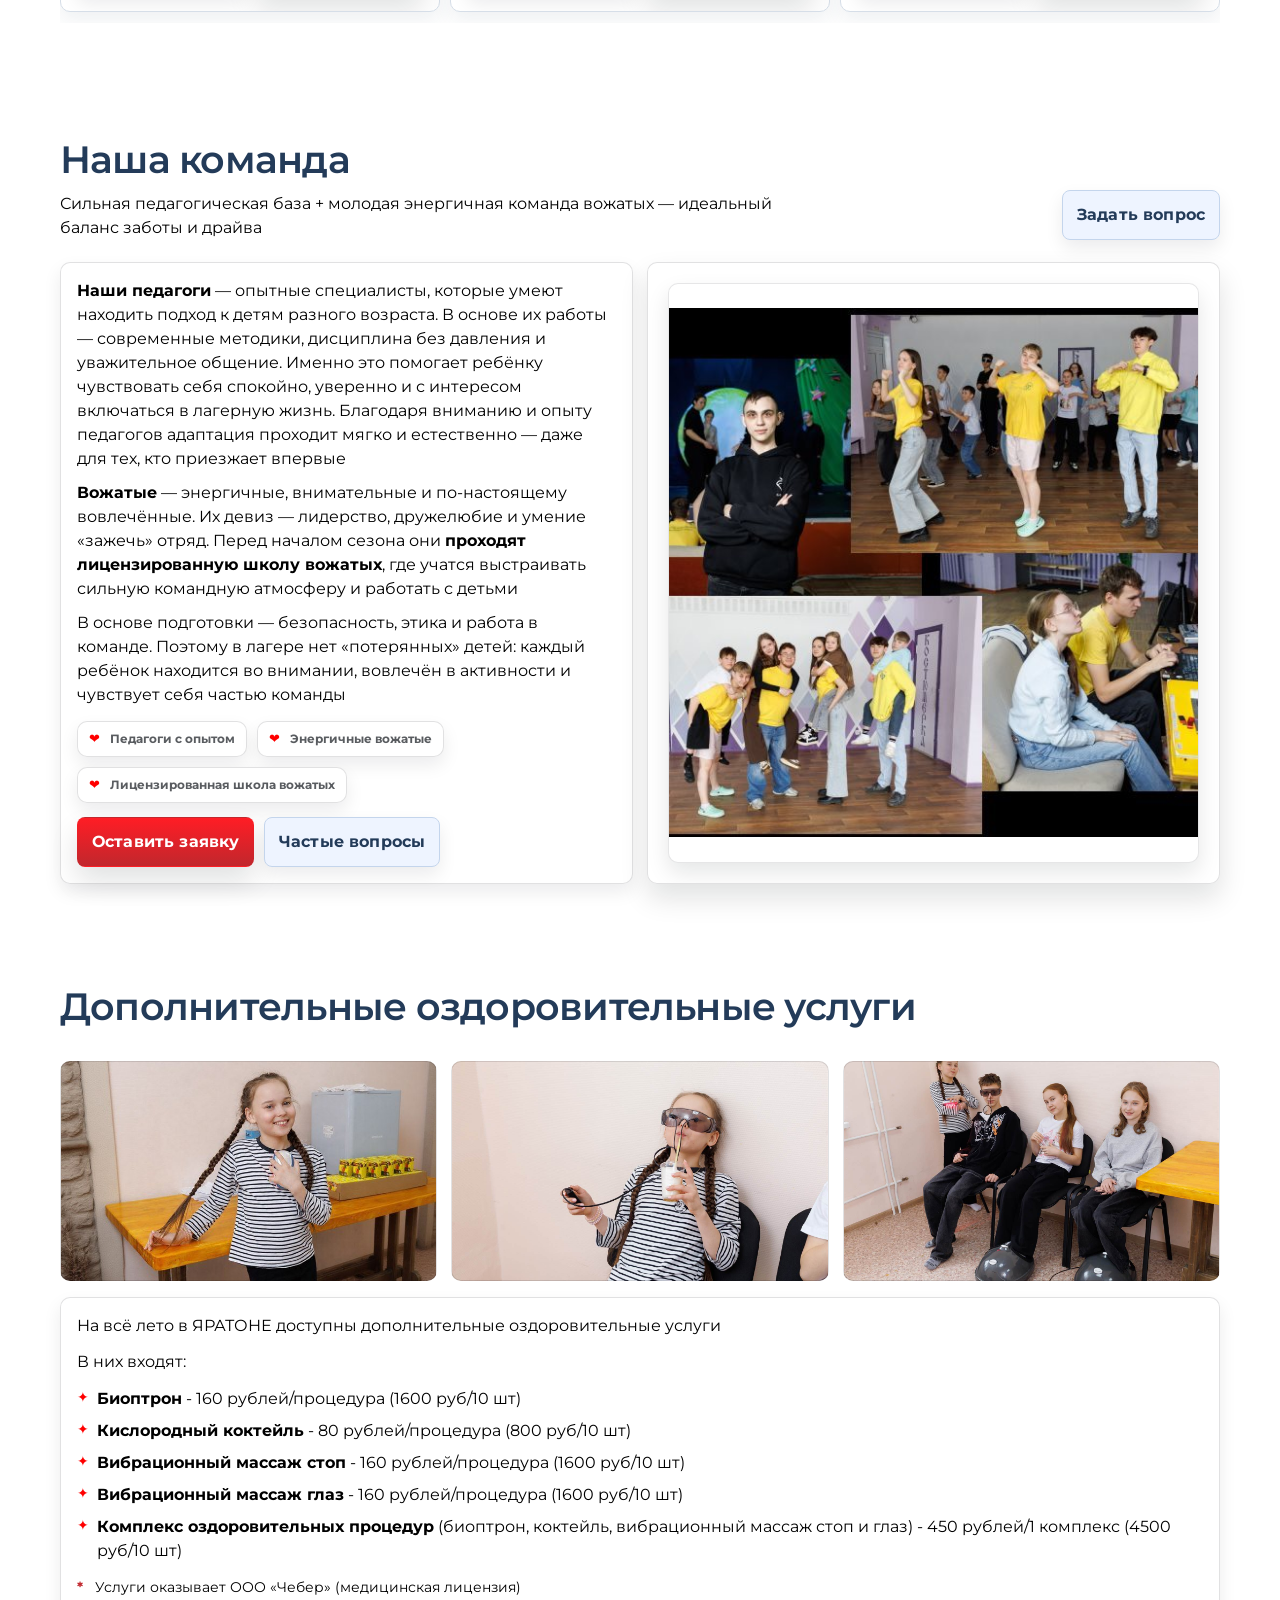
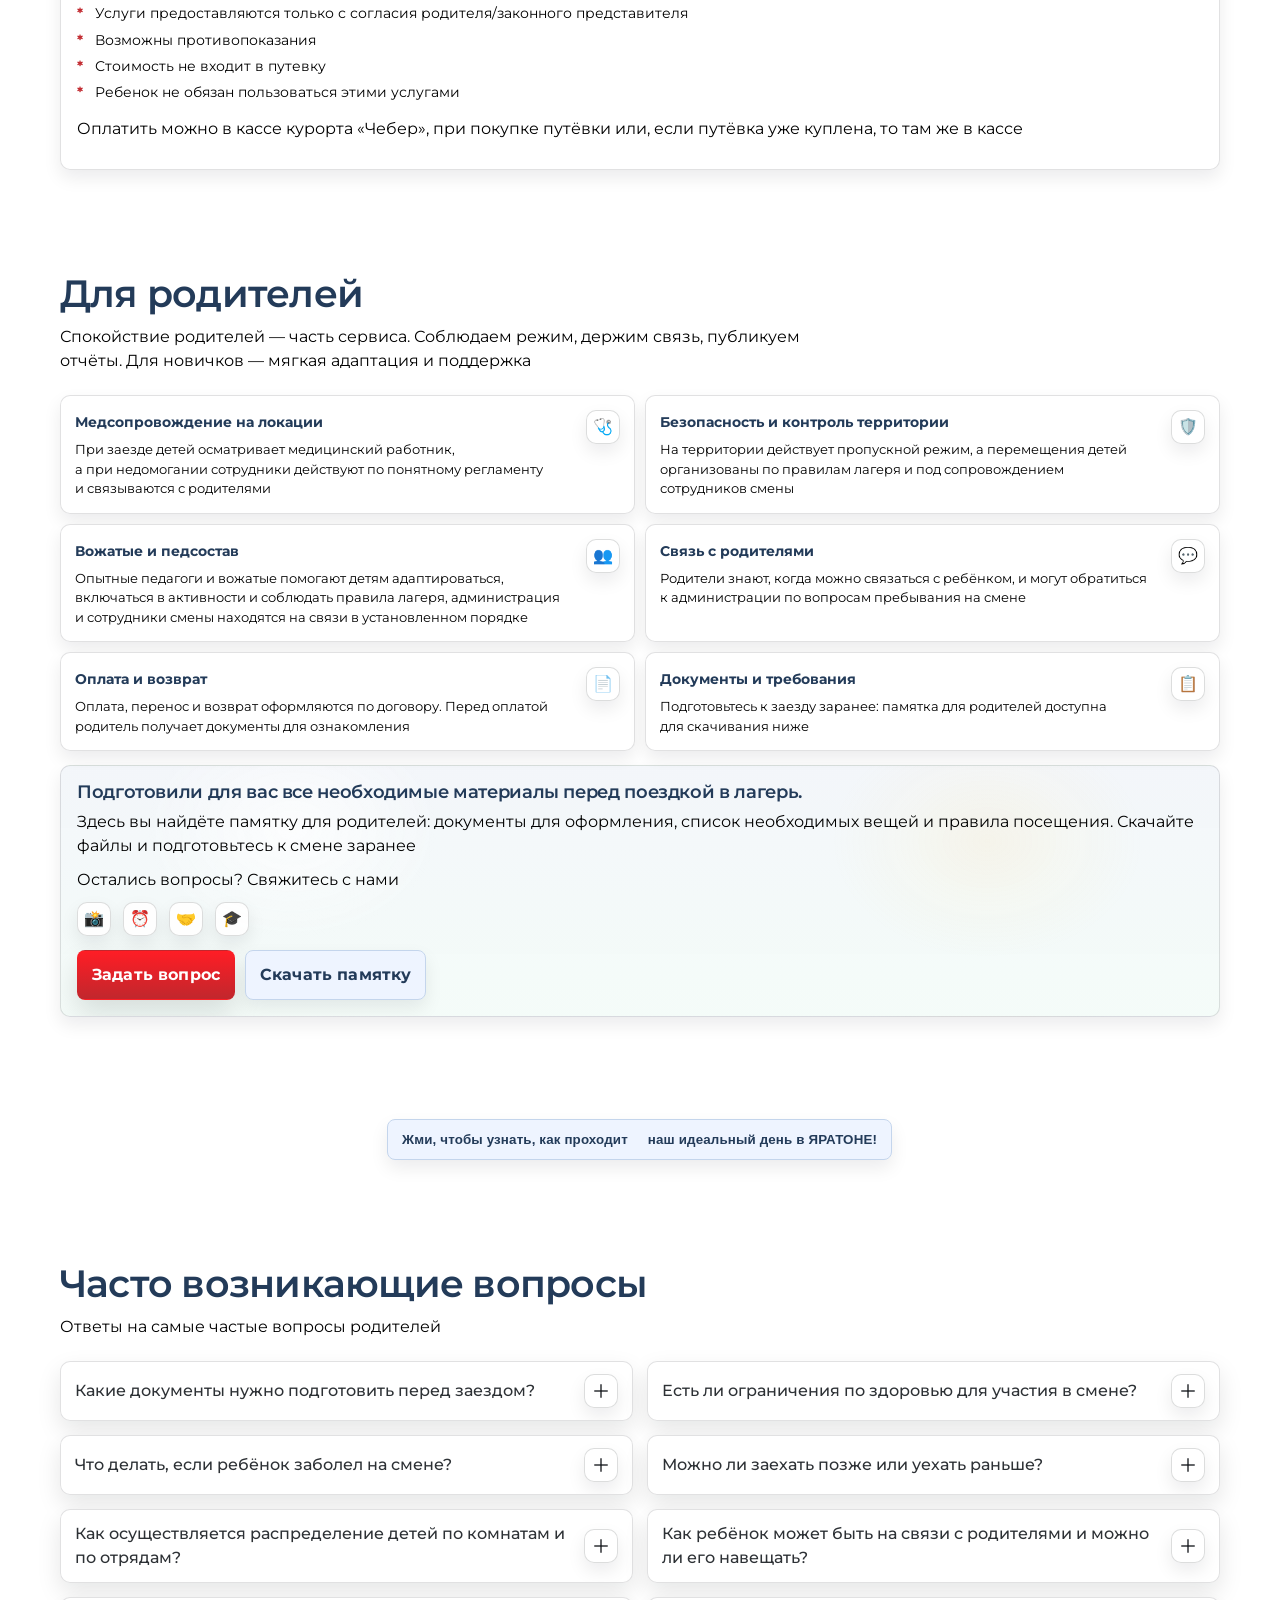
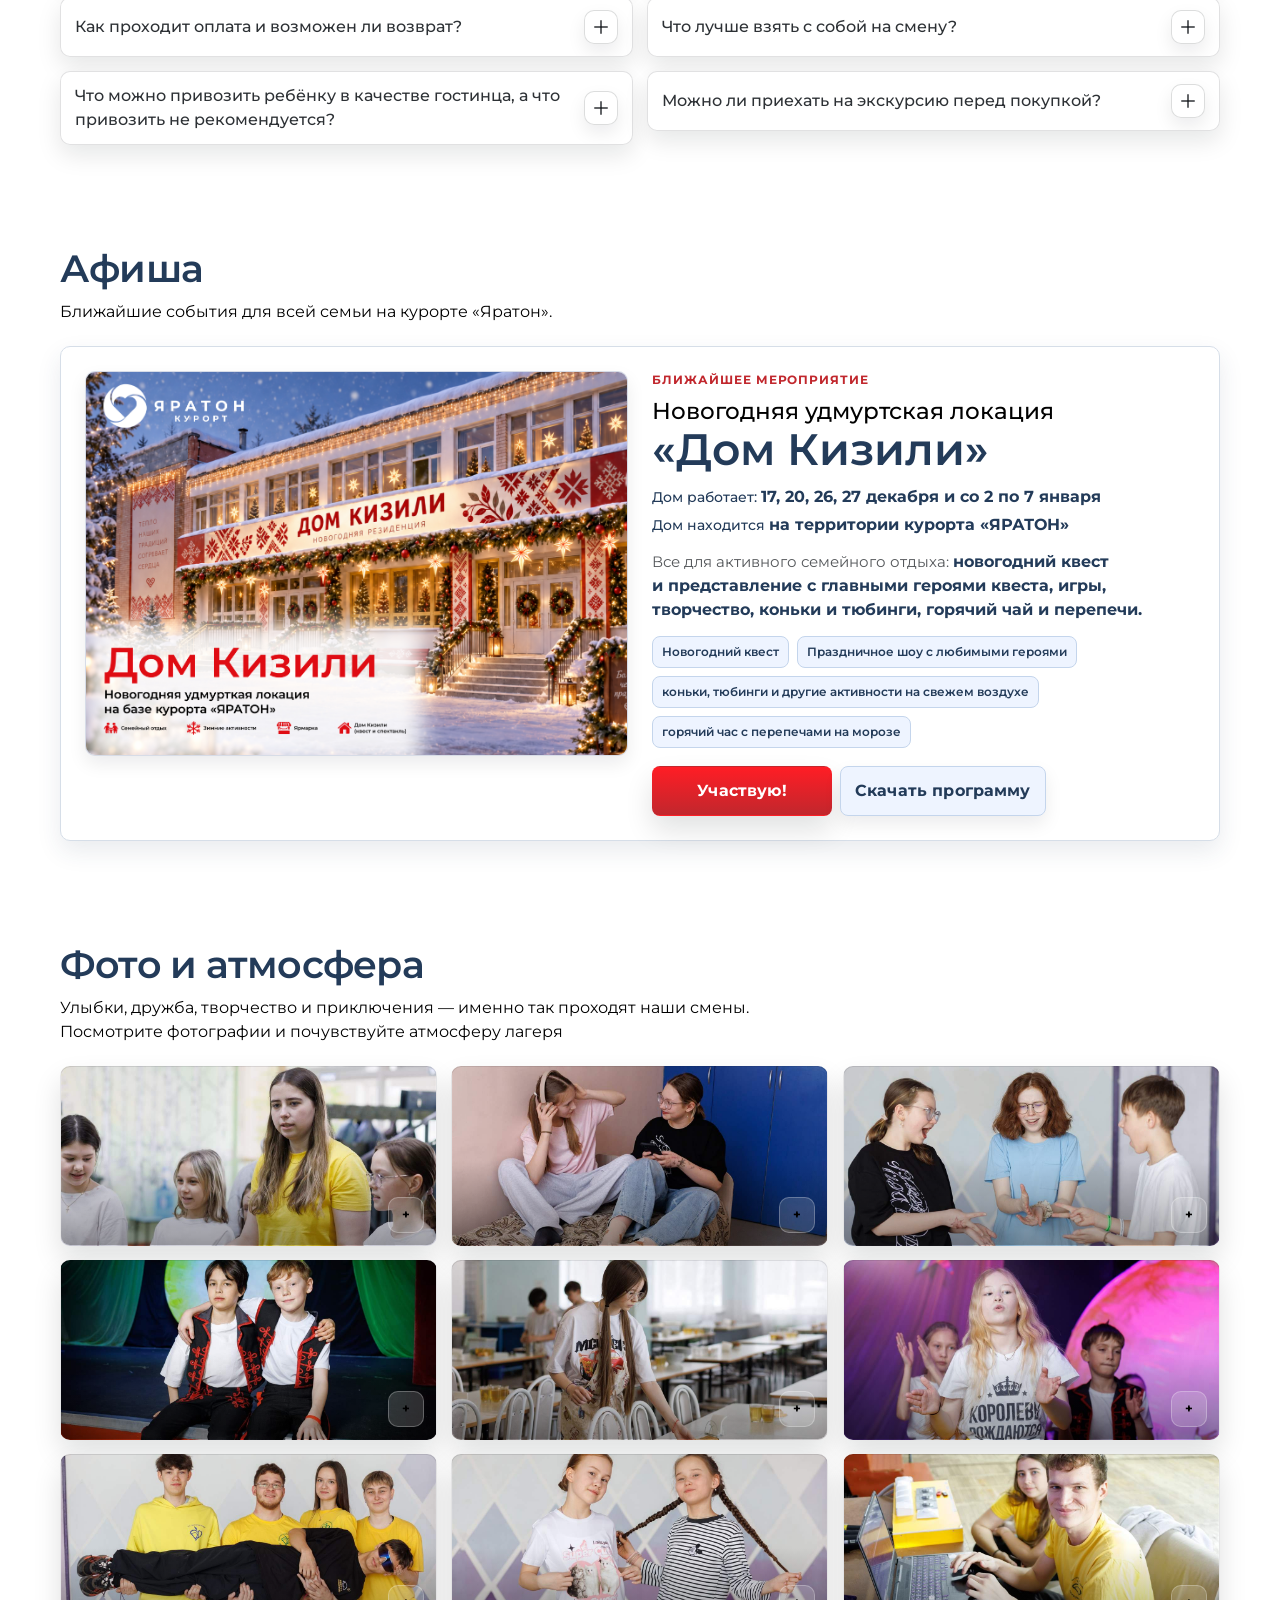
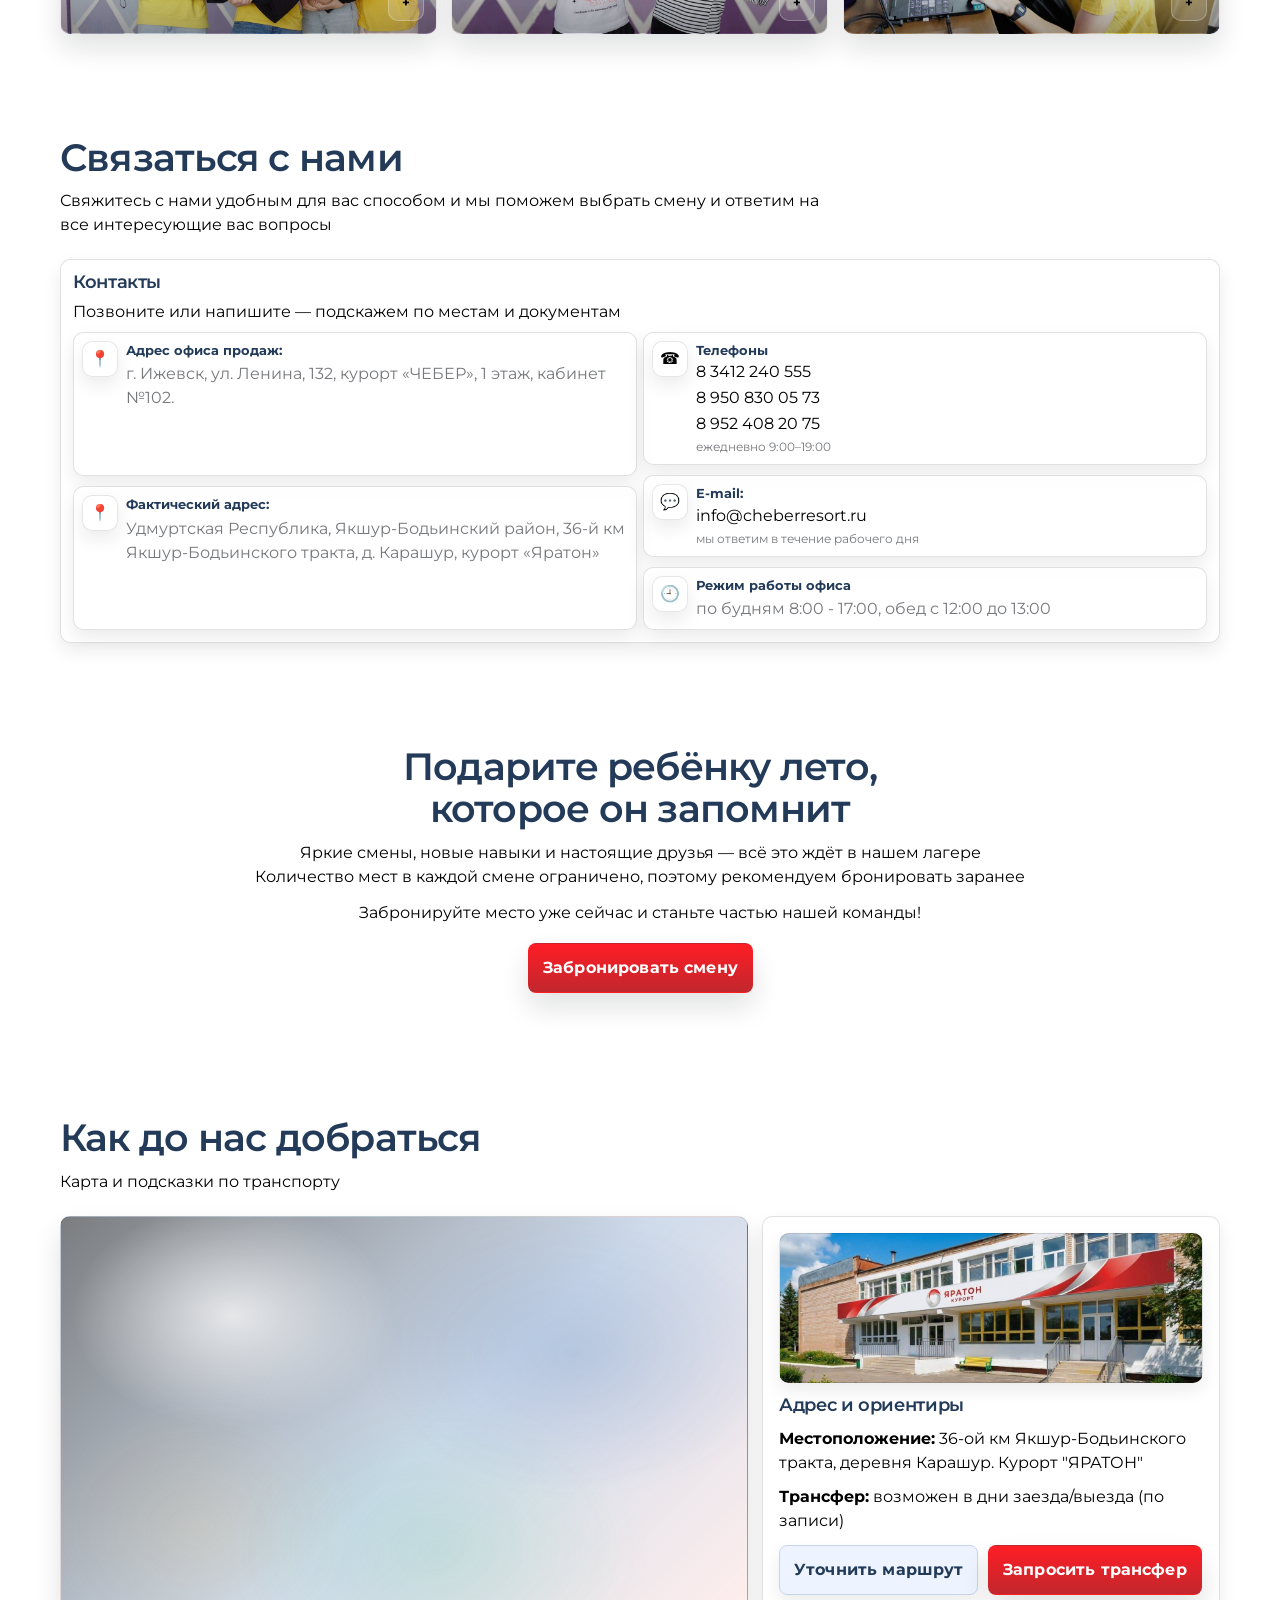
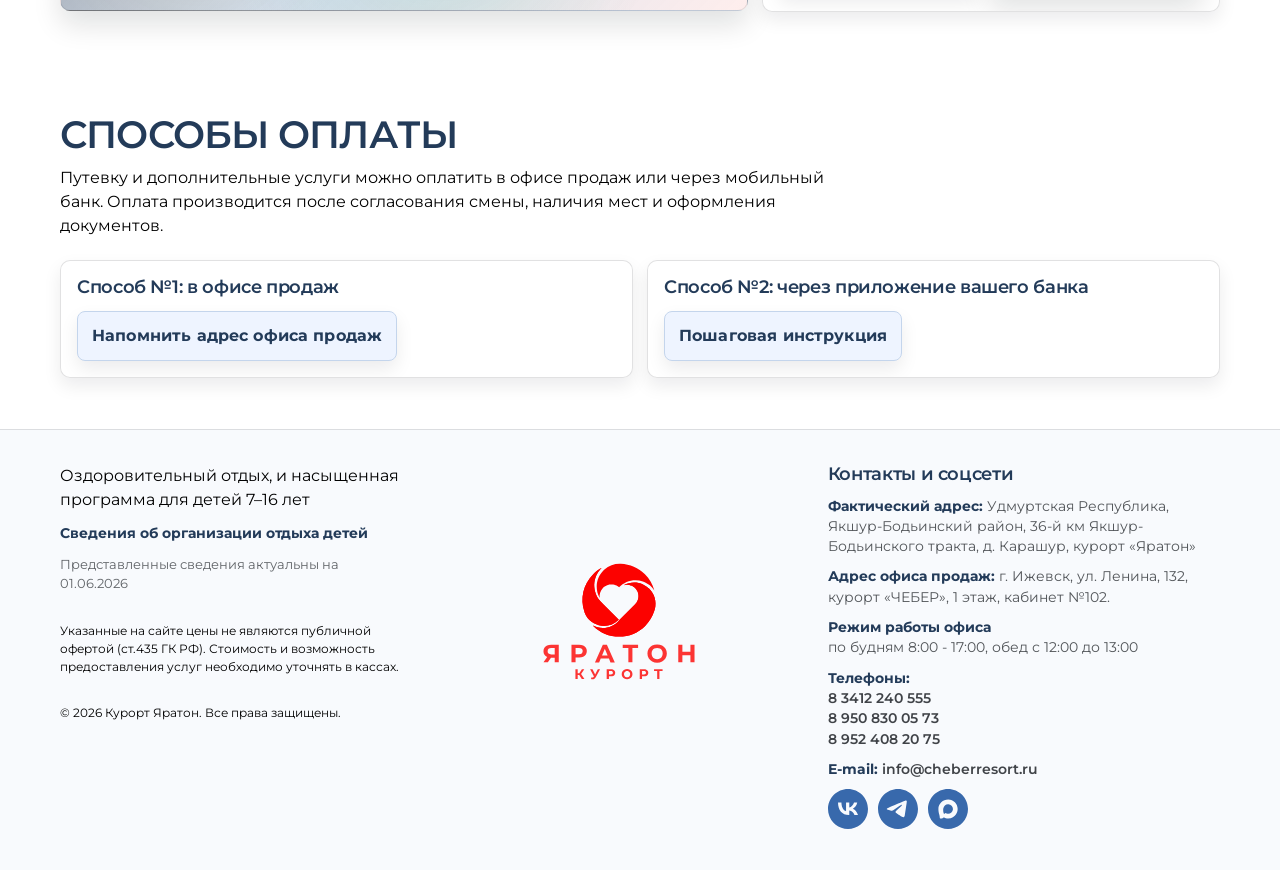
==== commit 2080b62e: "Texts upd" ====
--- a/index.html
+++ b/index.html
@@ -156,7 +156,7 @@
       <div class="container">
         <div class="hero-grid">
           <div class="hero-left">
-            <h1>Яркое лето, новые друзья, творчество, движение<br>и забота на курорте<br><span class="hero-brand-line">ЯРАТОН</span></h1>
+            <h1>Запоминающийся отдых, новые друзья, творчество, движение&nbsp;и&nbsp;забота на&nbsp;курорте<br><span class="hero-brand-line">ЯРАТОН</span></h1>
             <div class="hero-banner hero-banner-mobile">
               <img src="assets/images/gallery/gallery-01.jpg" alt="Счастливая семья в лагере" loading="eager" decoding="async" />
             </div>
@@ -215,9 +215,13 @@
           </div>
           <div>
             <p>
-              Мы развиваем территорию «Яратона» как пространство для детского отдыха и семейного досуга.
-              Часть инфраструктуры уже используется для летних смен, а дальнейшее развитие комплекса будет проходить поэтапно.
-              Мы планируем переоборудовать базы детского лагеря в полноценный семейный курорт, где круглый год можно будет оздоравливаться, отдыхать и наслаждаться единением с природой всей семьей.
+              Вся территория лагеря используется для проведения тематических смен как летом, так и в межсезонье. Мы создаём пространство для детского отдыха, оздоровления и семейного досуга.
+            </p>
+            <p>
+              Курорт предлагает насыщенную программу, понятные правила и комфортные условия для детей. Территория контролируется, чтобы ребятам было весело и интересно, а родителям — спокойно.
+            </p>
+            <p>
+              В дальнейшем мы планируем развивать комплекс как семейный курорт для круглогодичного отдыха и оздоровления на природе.
             </p>
           </div>
         </div>
@@ -573,7 +577,7 @@
               <svg viewBox="0 0 24 24" fill="none" aria-hidden="true"><path d="M14 6l-6 6 6 6" stroke="currentColor" stroke-width="2" stroke-linecap="round" stroke-linejoin="round"/></svg>
             </button>
             <div class="scroller" data-scroller aria-label="Карточки смен (Осень)">
-              <article class="card shift">
+              <article class="card shift" data-card-modal="autumnShiftModal" tabindex="0" aria-haspopup="dialog" aria-label="Подробнее о смене Код золотой осени">
                 <div class="card-media real-photo media-cover media-autumn-3" aria-label="Фото осенней смены: дети с картой в осеннем лесу"><span class="shift-media-tag">Осенняя смена</span></div>
                 <div class="shift-top">
                   <div>
@@ -604,7 +608,7 @@
                 </div>
                 <p class="shift-note">*Количество мест ограничено. Наличие мест уточняется у администратора</p>
                 <div class="shift-actions">
-                  <a class="btn btn-secondary" href="#parents">Подробнее</a>
+                  <a class="btn btn-secondary js-shift-details" href="#!" data-modal="autumnShiftModal" aria-label="Подробнее о смене Код золотой осени">Подробнее</a>
                   <a class="btn btn-primary" href="#contacts">Оставить заявку</a>
                 </div>
               </article>
@@ -632,9 +636,10 @@
                           <li>культурно-массовая программа</li>
                         </ul>
 
-                        <p class="shift-transfer-note"><strong>Трансфер оплачивается отдельно</strong><br>
-                          Для&nbsp;группы от&nbsp;20 человек — <strong class="shift-price-nowrap">850 ₽ / человек в&nbsp;обе стороны</strong><br>
-                          При&nbsp;группе менее&nbsp;20 человек производится доплата до&nbsp;минимального расчётного количества — 20 мест
+                        <p class="shift-transfer-note">О месте регистрации и трансфере узнавайте в офисе продаж и по телефонам:<br>
+                          <a href="tel:+73412240555">8 3412 240 555</a><br>
+                          <a href="tel:+79508300573">8 950 830 05 73</a><br>
+                          <a href="tel:+79524082075">8 952 408 20 75</a>
                         </p>
                       </div>
                     </div>
@@ -670,9 +675,10 @@
                           <li>культурно-массовая программа</li>
                         </ul>
 
-                        <p class="shift-transfer-note"><strong>Трансфер оплачивается отдельно</strong><br>
-                          Для&nbsp;группы от&nbsp;20 человек — <strong class="shift-price-nowrap">850 ₽ / человек в&nbsp;обе стороны</strong><br>
-                          При&nbsp;группе менее&nbsp;20 человек производится доплата до&nbsp;минимального расчётного количества — 20 мест
+                        <p class="shift-transfer-note">О месте регистрации и трансфере узнавайте в офисе продаж и по телефонам:<br>
+                          <a href="tel:+73412240555">8 3412 240 555</a><br>
+                          <a href="tel:+79508300573">8 950 830 05 73</a><br>
+                          <a href="tel:+79524082075">8 952 408 20 75</a>
                         </p>
                       </div>
                     </div>
@@ -1652,6 +1658,67 @@
         </div>
       </div>
     </div>
+    <!-- AUTUMN SHIFT DETAILS MODAL -->
+    <div class="modal shift-modal" id="autumnShiftModal" aria-hidden="true" role="dialog" aria-modal="true" aria-label="Подробности смены">
+      <div class="box">
+        <div class="topbar">
+          <div class="tag">Осенняя смена «Код золотой осени»</div>
+          <button class="close" id="closeAutumnShiftModal" type="button" data-modal-close="autumnShiftModal" aria-label="Закрыть окно">Закрыть ✕</button>
+        </div>
+          <div class="content">
+            <div class="shift-top">
+              <div class="shift-left">
+                <p>У каждого лагеря есть свои истории.<br>
+                  А у «Яратона» — ещё и одна большая тайна.</p>
+                <p style="margin-top:18px">Когда-то здесь нашли необычный Золотой лист — символ дружбы, смелости и настоящей команды. Но однажды он исчез. И с тех пор никто так и не смог его найти…</p>
+                <p style="margin-top:18px">Говорят, Хранитель оставил только одну подсказку:<br>
+                  — «Золотой лист нельзя найти в одиночку».<br>
+                  И, кажется, пришло время продолжить эту историю.</p>
+              </div>
+              <div class="shift-right">
+                <img src="assets/images/shifts/shift-1-modal.jpg" alt="Фото смены: открытие сезона" />
+              </div>
+            </div>
+            <div style="margin-top:64px">
+              <h3 style="margin:0 0 20px">Что делает смену особенной</h3>
+              <ul class="incl" style="margin:0">
+                <li>тематическая программа <strong>«Код золотой осени»</strong> — с заданиями, загадками и общей историей смены</li>
+                <li>много командных игр, знакомств и совместных приключений</li>
+                <li>насыщенная программа, в которой каждый день приносит новые события</li>
+                <li>творческие, спортивные и интеллектуальные активности</li>
+                <li>атмосфера настоящего лагеря даже за несколько осенних дней</li>
+                <li>новые друзья, яркие эмоции и свои маленькие традиции смены</li>
+              </ul>
+            </div>
+            <div style="margin-top:28px">
+              <h3 style="margin:0 0 20px">В стоимость включено</h3>
+              <ul class="incl" style="margin:0">
+                <li><strong>Трансфер в обе стороны</strong> — организованный проезд от города до лагеря и обратно в дни заезда и выезда</li>
+                <li><strong>Проживание на территории лагеря</strong> — среди осеннего леса, природы и свежего воздуха</li>
+                <li><strong>5-разовое питание</strong> — сбалансированное, вкусное и с учётом детских предпочтений</li>
+                <li><strong>Культурно-массовые и досуговые мероприятия</strong> — тематическая программа и новые события каждый день</li>
+                <li><strong>Спортивные и творческие активности</strong> — командные игры, мастер-классы, конкурсы и движение</li>
+                <li><strong>Работа наставников и педагогов</strong> — опытная команда, которая помогает включиться в жизнь лагеря, поддерживает и создаёт атмосферу</li>
+              </ul>
+
+              <h3 style="margin:18px 0 20px">Осень, которую захочется повторить</h3>
+              <p style="margin:0 0 10px">Несколько дней, за которые можно прожить целую лагерную историю.</p>
+              <p style="margin:0 0 10px"><strong>«Код золотой осени»</strong> — это время приключений, новых друзей, командных заданий, творчества и настоящей лагерной атмосферы среди яркого осеннего леса.</p>
+              <p style="margin:0 0 10px">Каждый день здесь становится частью большой истории, а разгадать главный код смены можно только вместе.</p>
+              <p style="margin:0 0 10px">За активное участие в жизни лагеря ребят ждут фирменный мерч и приятные бонусы. Но самое ценное они увезут с собой домой — новые знакомства, эмоции и воспоминания о каникулах, которые получились по-настоящему особенными.</p>
+              <p style="margin:0 0 10px"><strong>Счастливые воспоминания — наша работа</strong></p>
+
+              <h4 style="margin:18px 0 20px">Дополнительно</h4>
+              <p style="margin:0 0 6px">При желании можно усилить эффект отдыха:</p>
+              <p style="margin:0">
+                доступен комплекс оздоравливающих процедур или отдельные услуги на выбор
+                (подробнее — в разделе «Дополнительные оздоровительные услуги»)
+              </p>
+            </div>
+          </div>
+      </div>
+    </div>
+
     <!-- SHIFT DETAILS MODAL -->
     <div class="modal shift-modal" id="shiftModal" aria-hidden="true" role="dialog" aria-modal="true" aria-label="Подробности смены">
       <div class="box">
--- a/styles/responsive.css
+++ b/styles/responsive.css
@@ -66,7 +66,10 @@
     }
 
     @media (max-width: 768px){
-      .event-card{grid-template-columns:1fr; gap:14px; padding:16px}
+      .event-card{grid-template-columns:minmax(0,1fr); min-width:0; gap:14px; padding:16px}
+      .event-card-details{grid-template-columns:minmax(0,1fr)}
+      .event-card-details > span{min-width:0}
+      .event-card-location{white-space:normal}
       .event-card-media{min-height:0; height:auto; aspect-ratio:auto; align-self:start}
       .event-card-media img{min-height:0; height:auto; object-position:50% 50%}
       .event-card-actions{display:grid; grid-template-columns:1fr 1fr}
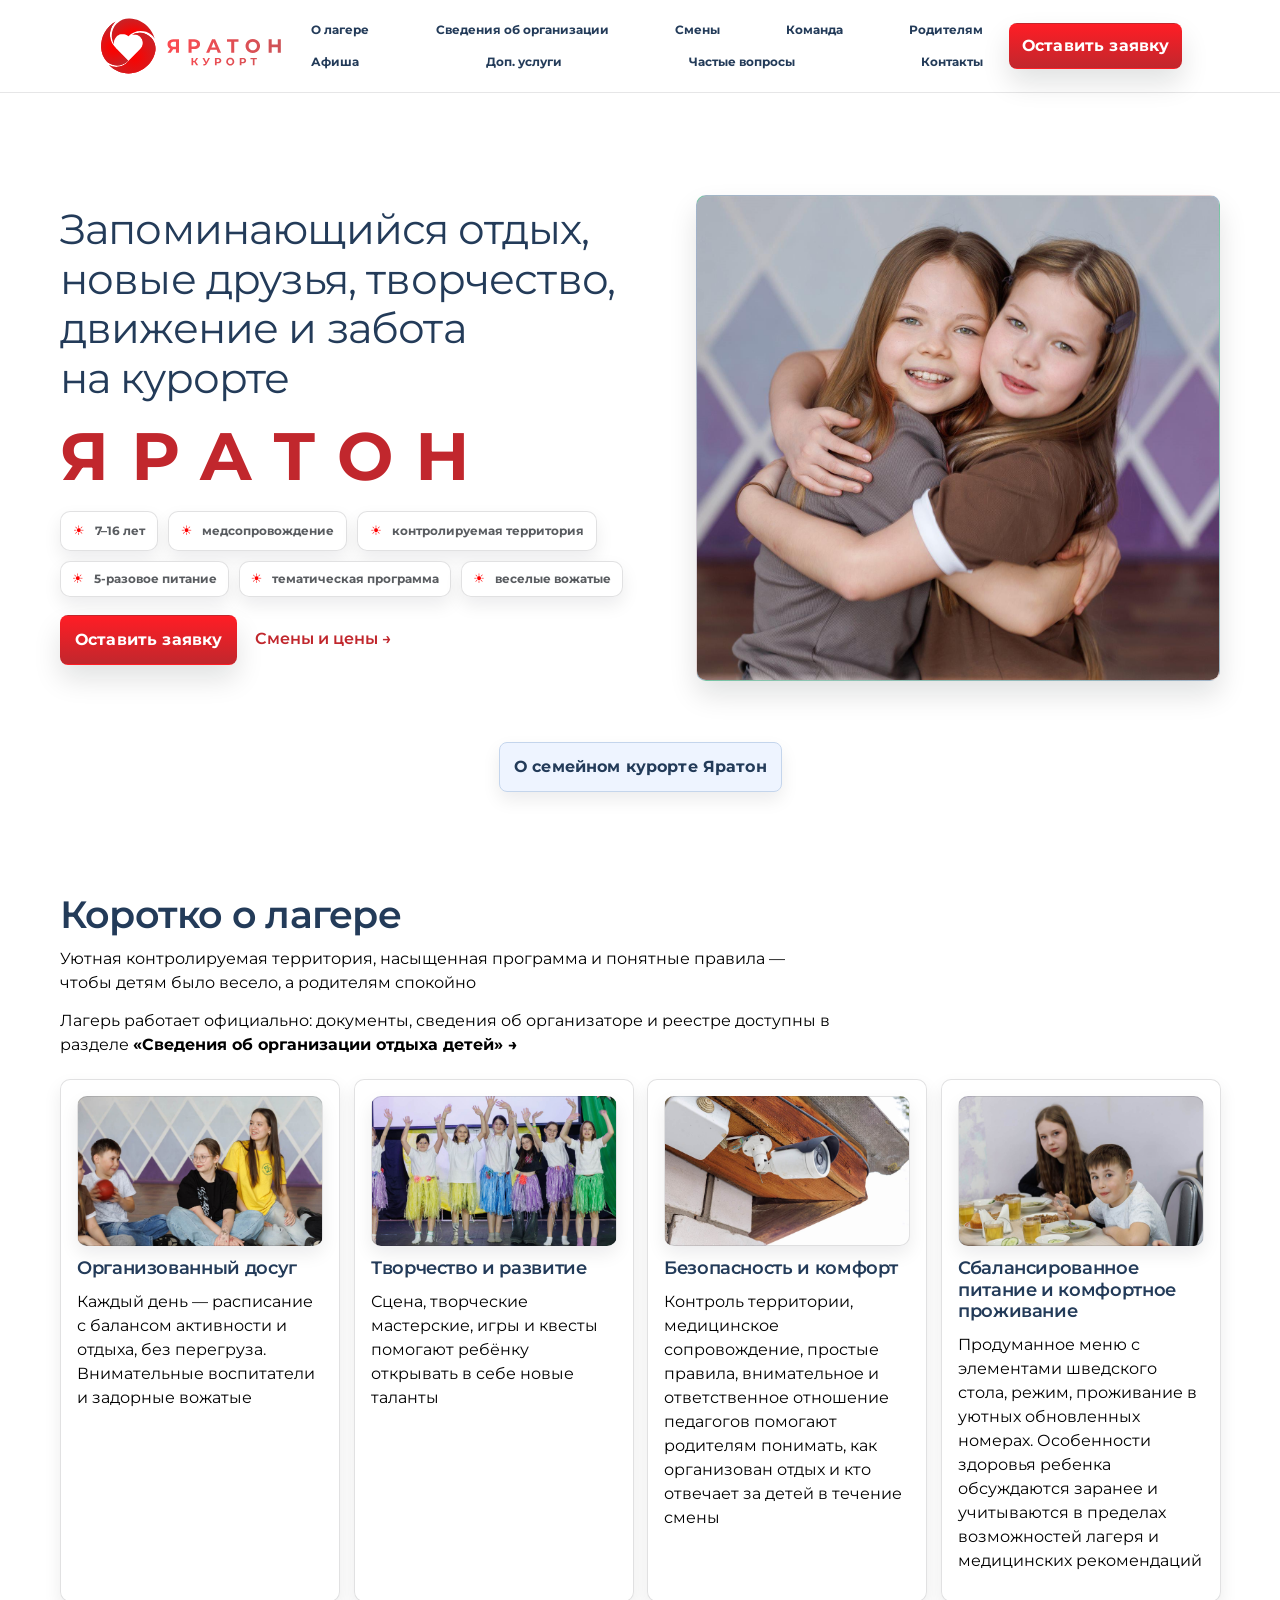
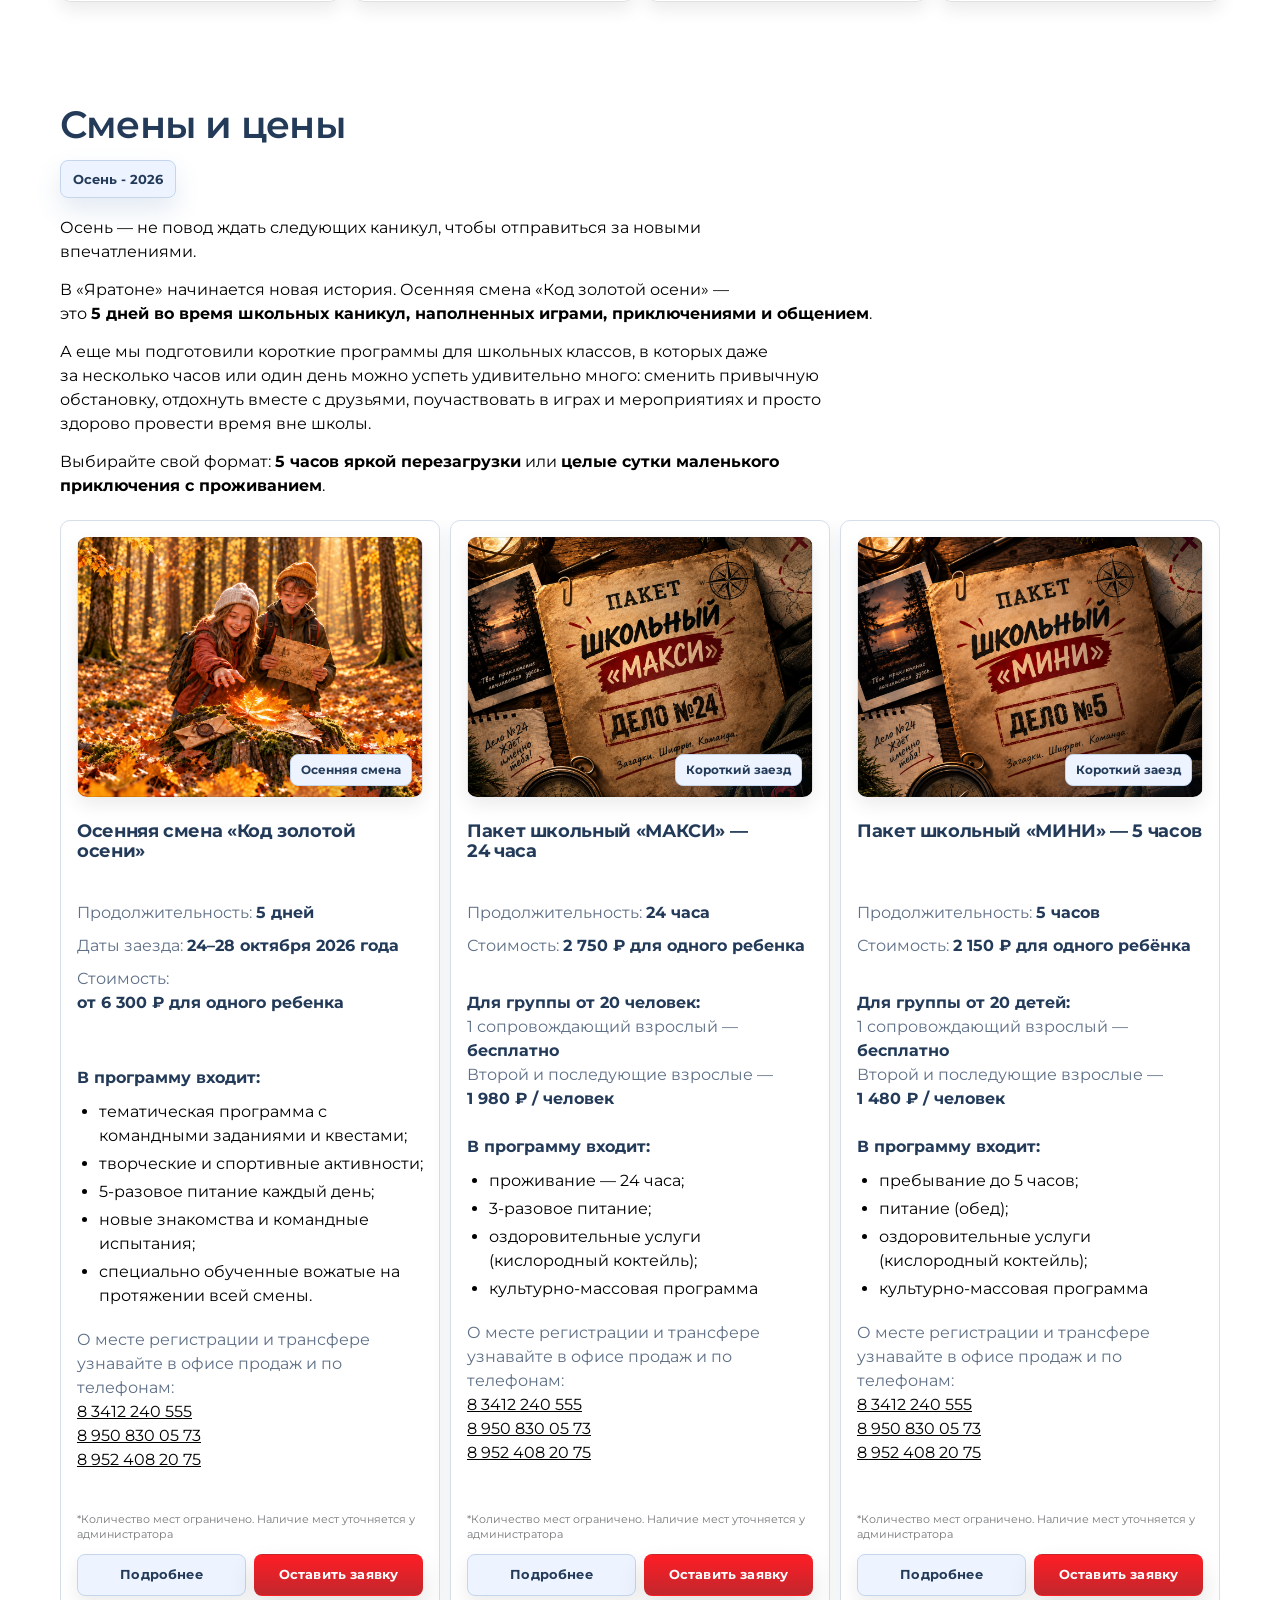
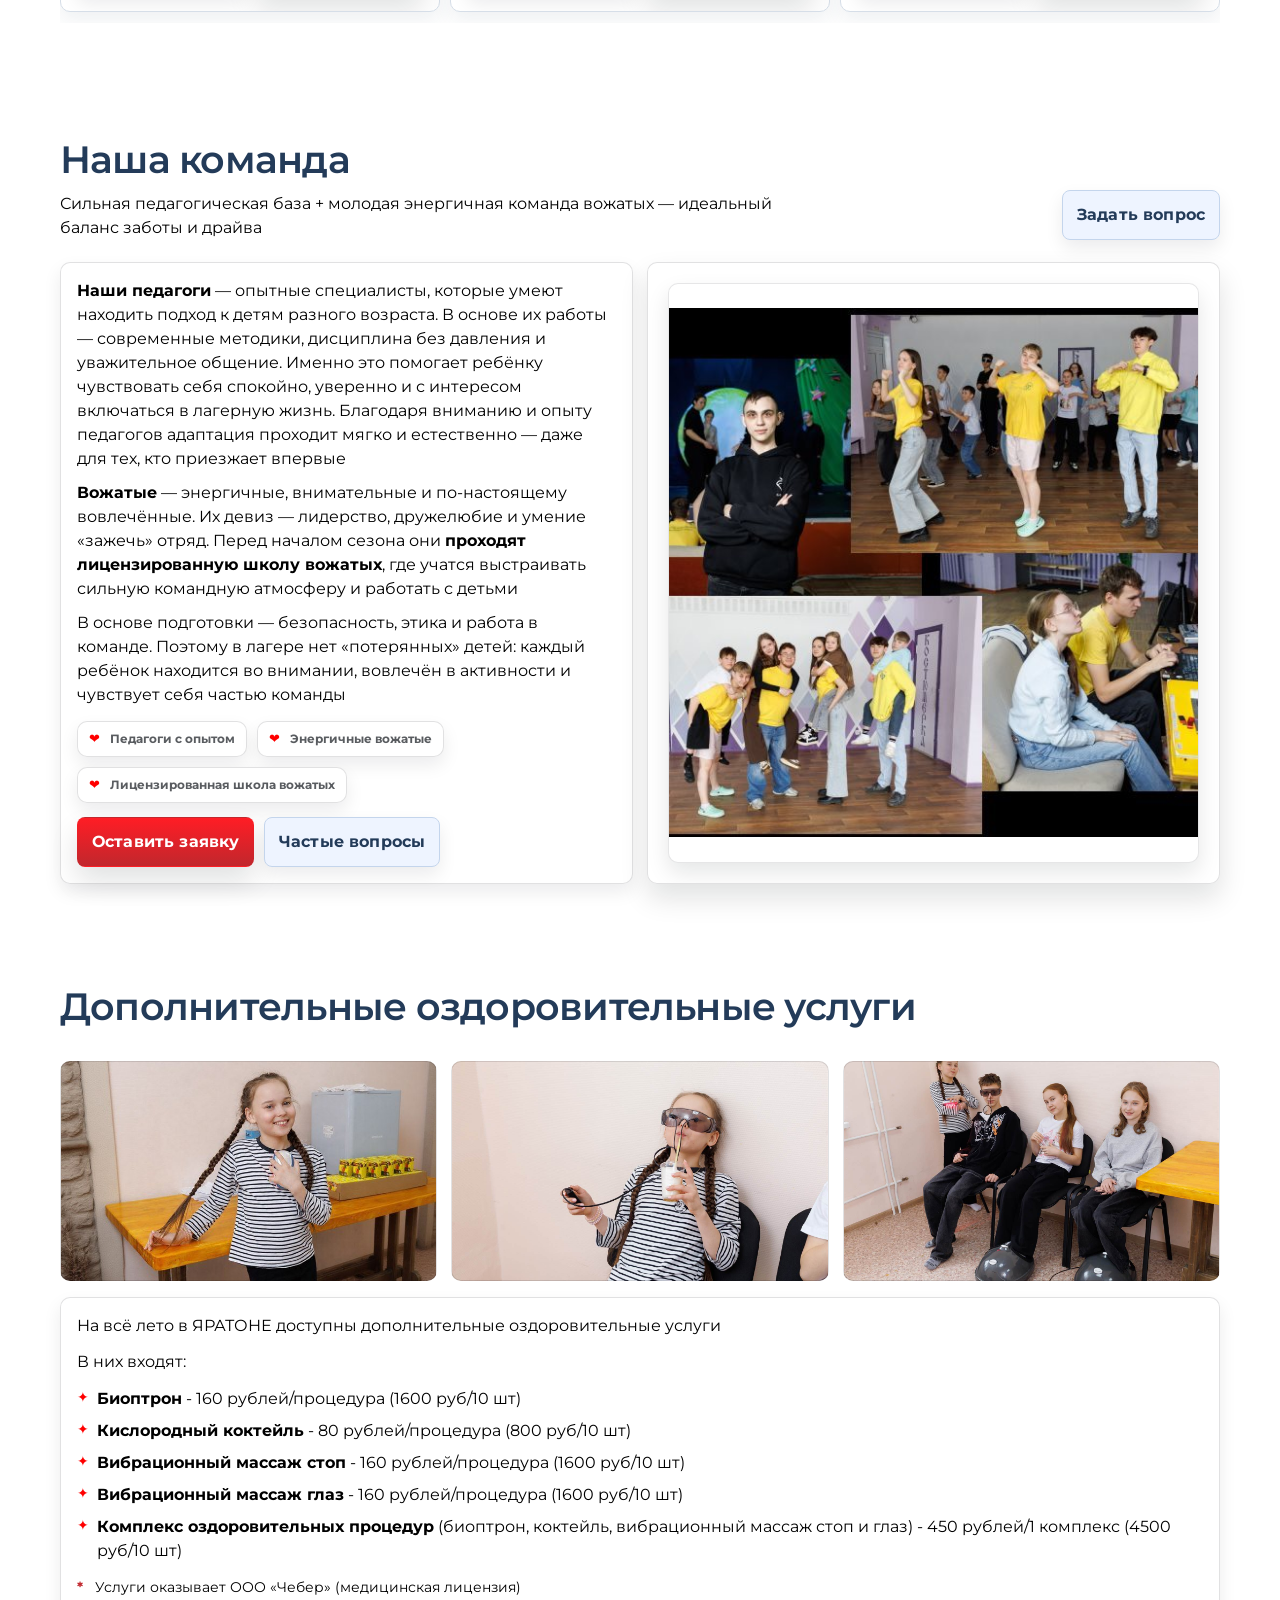
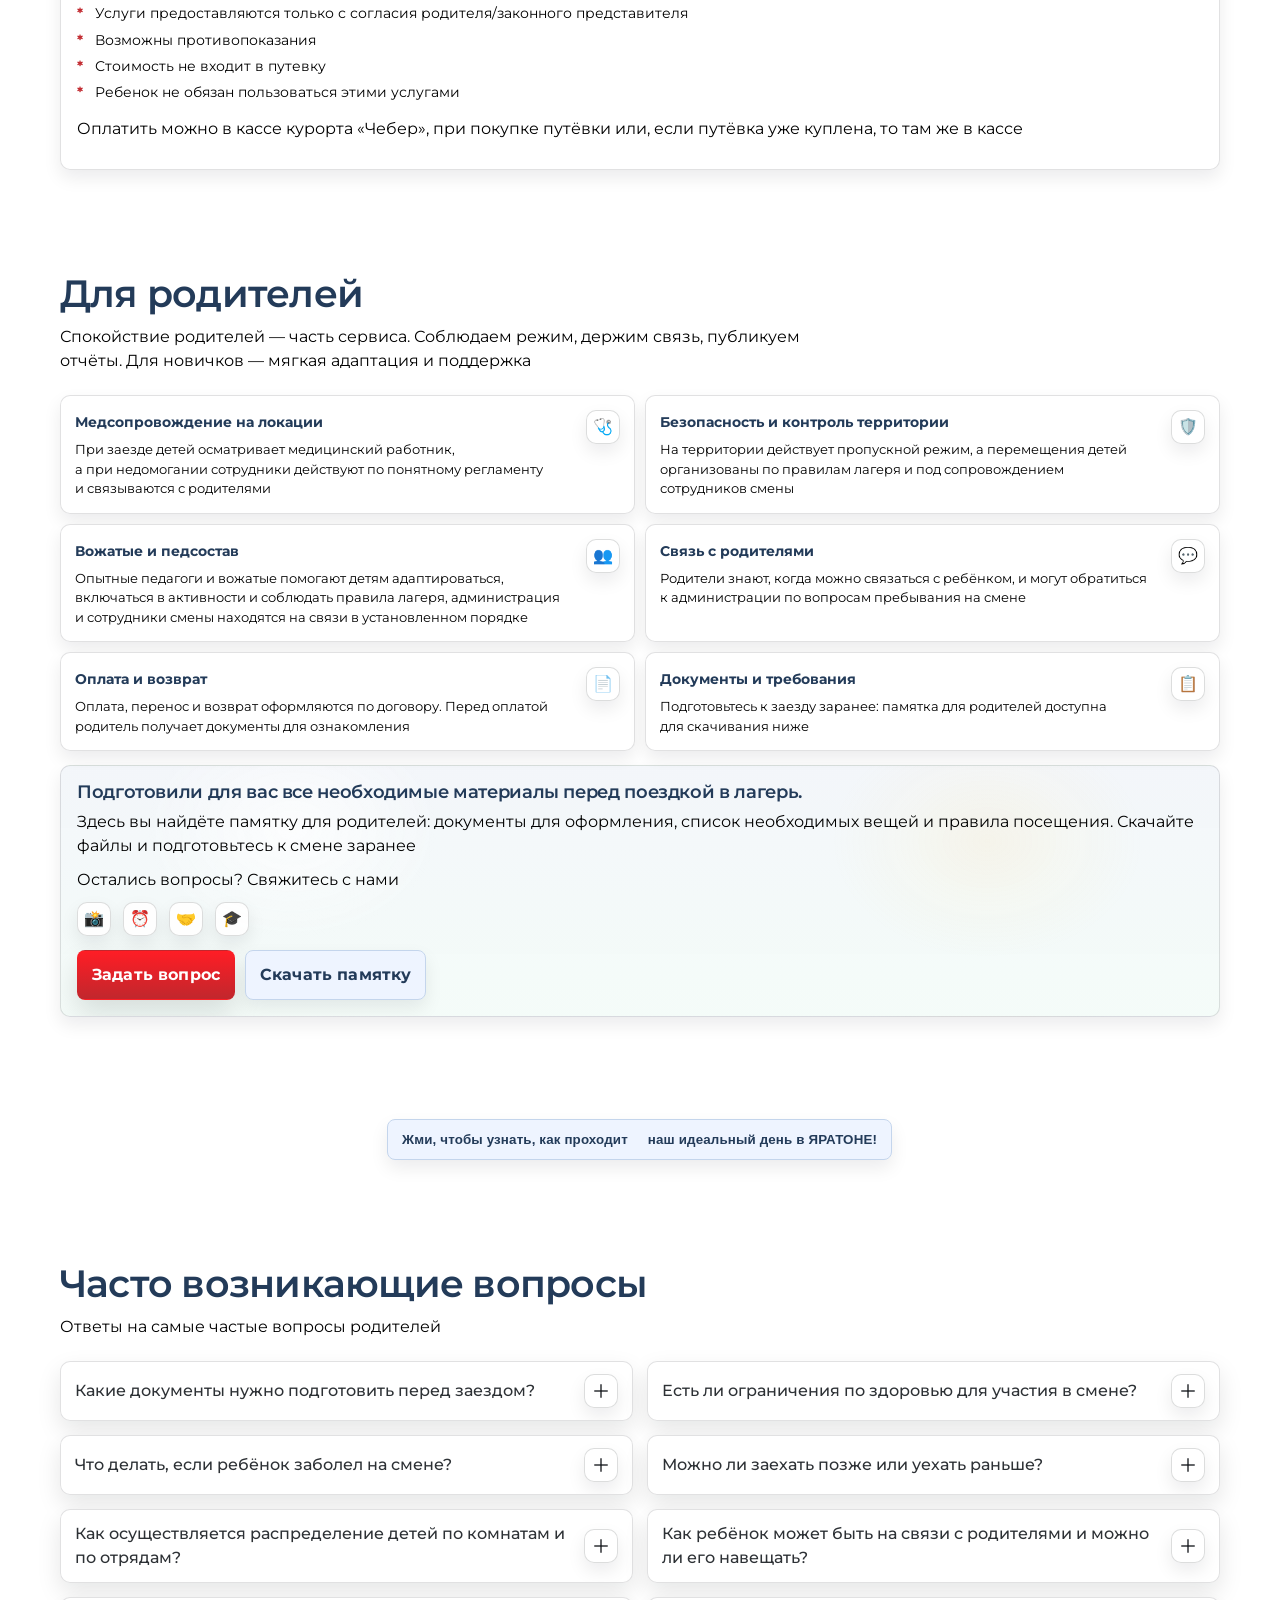
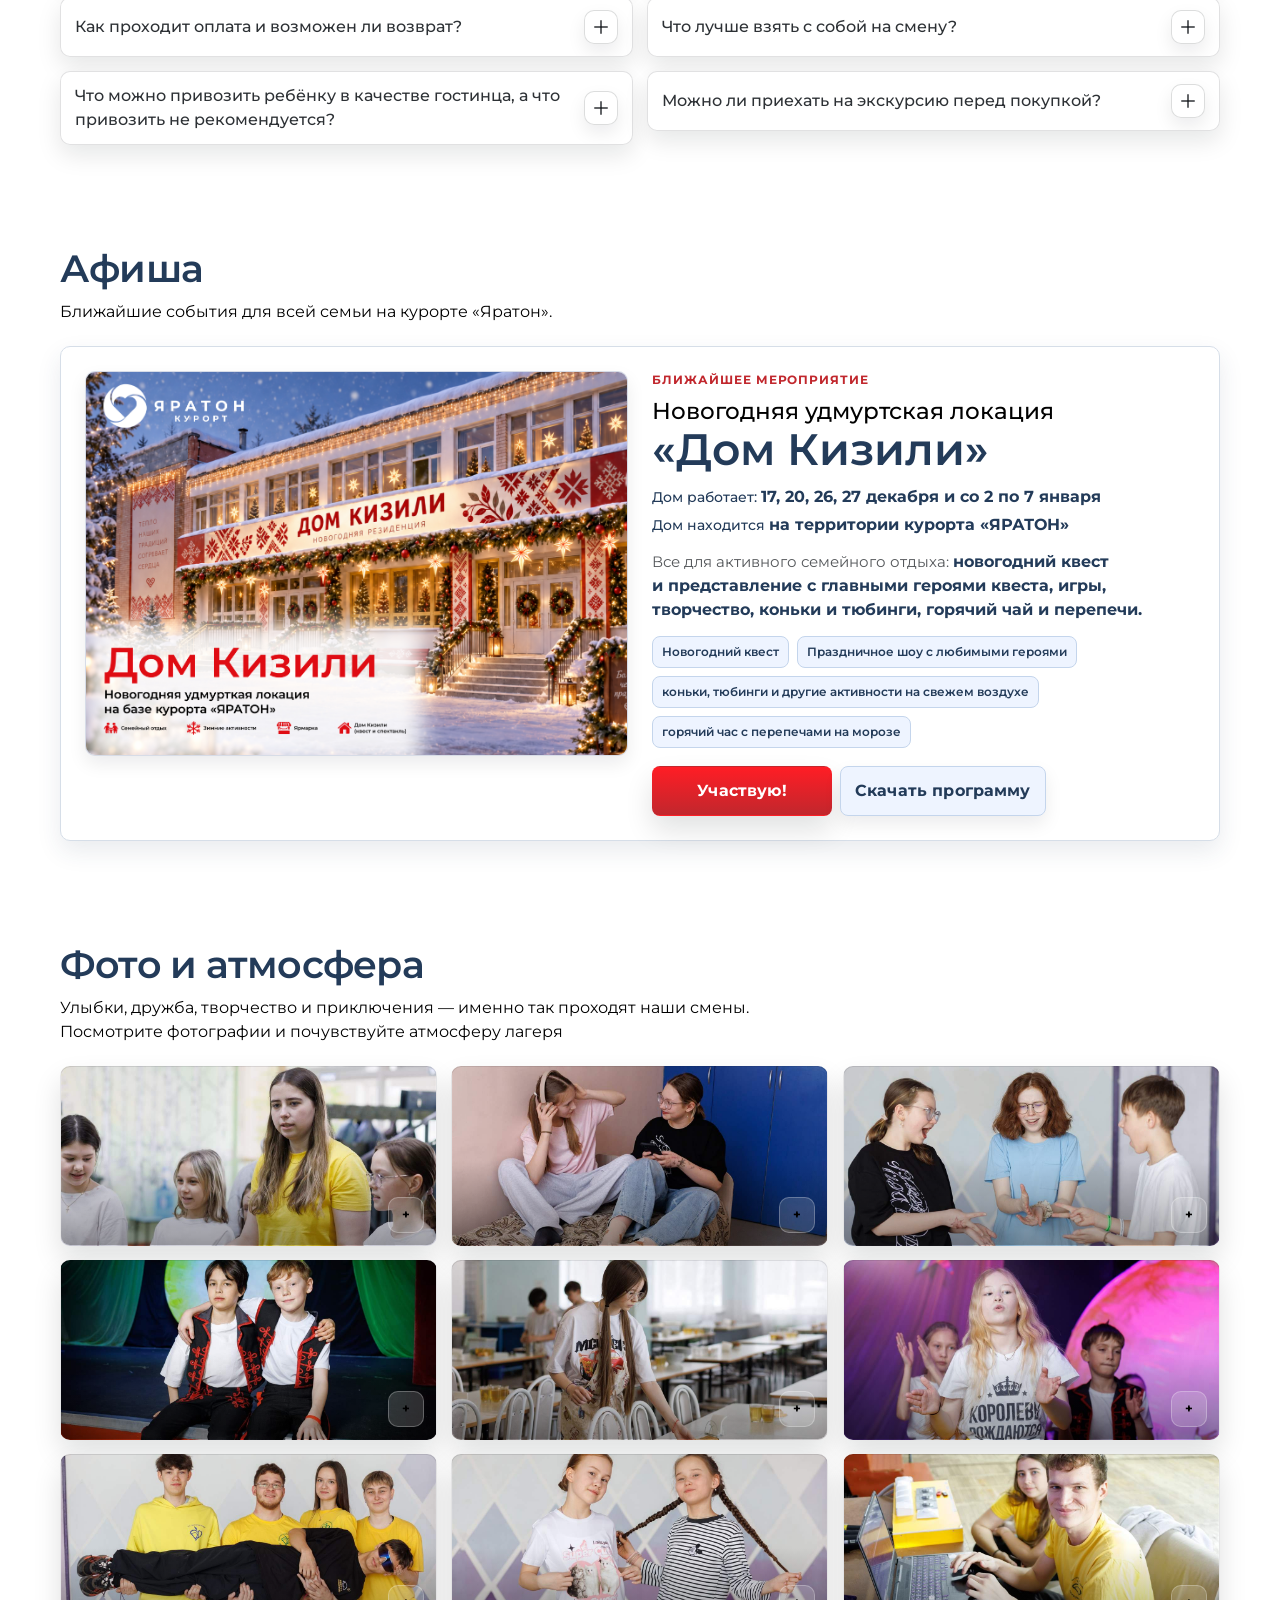
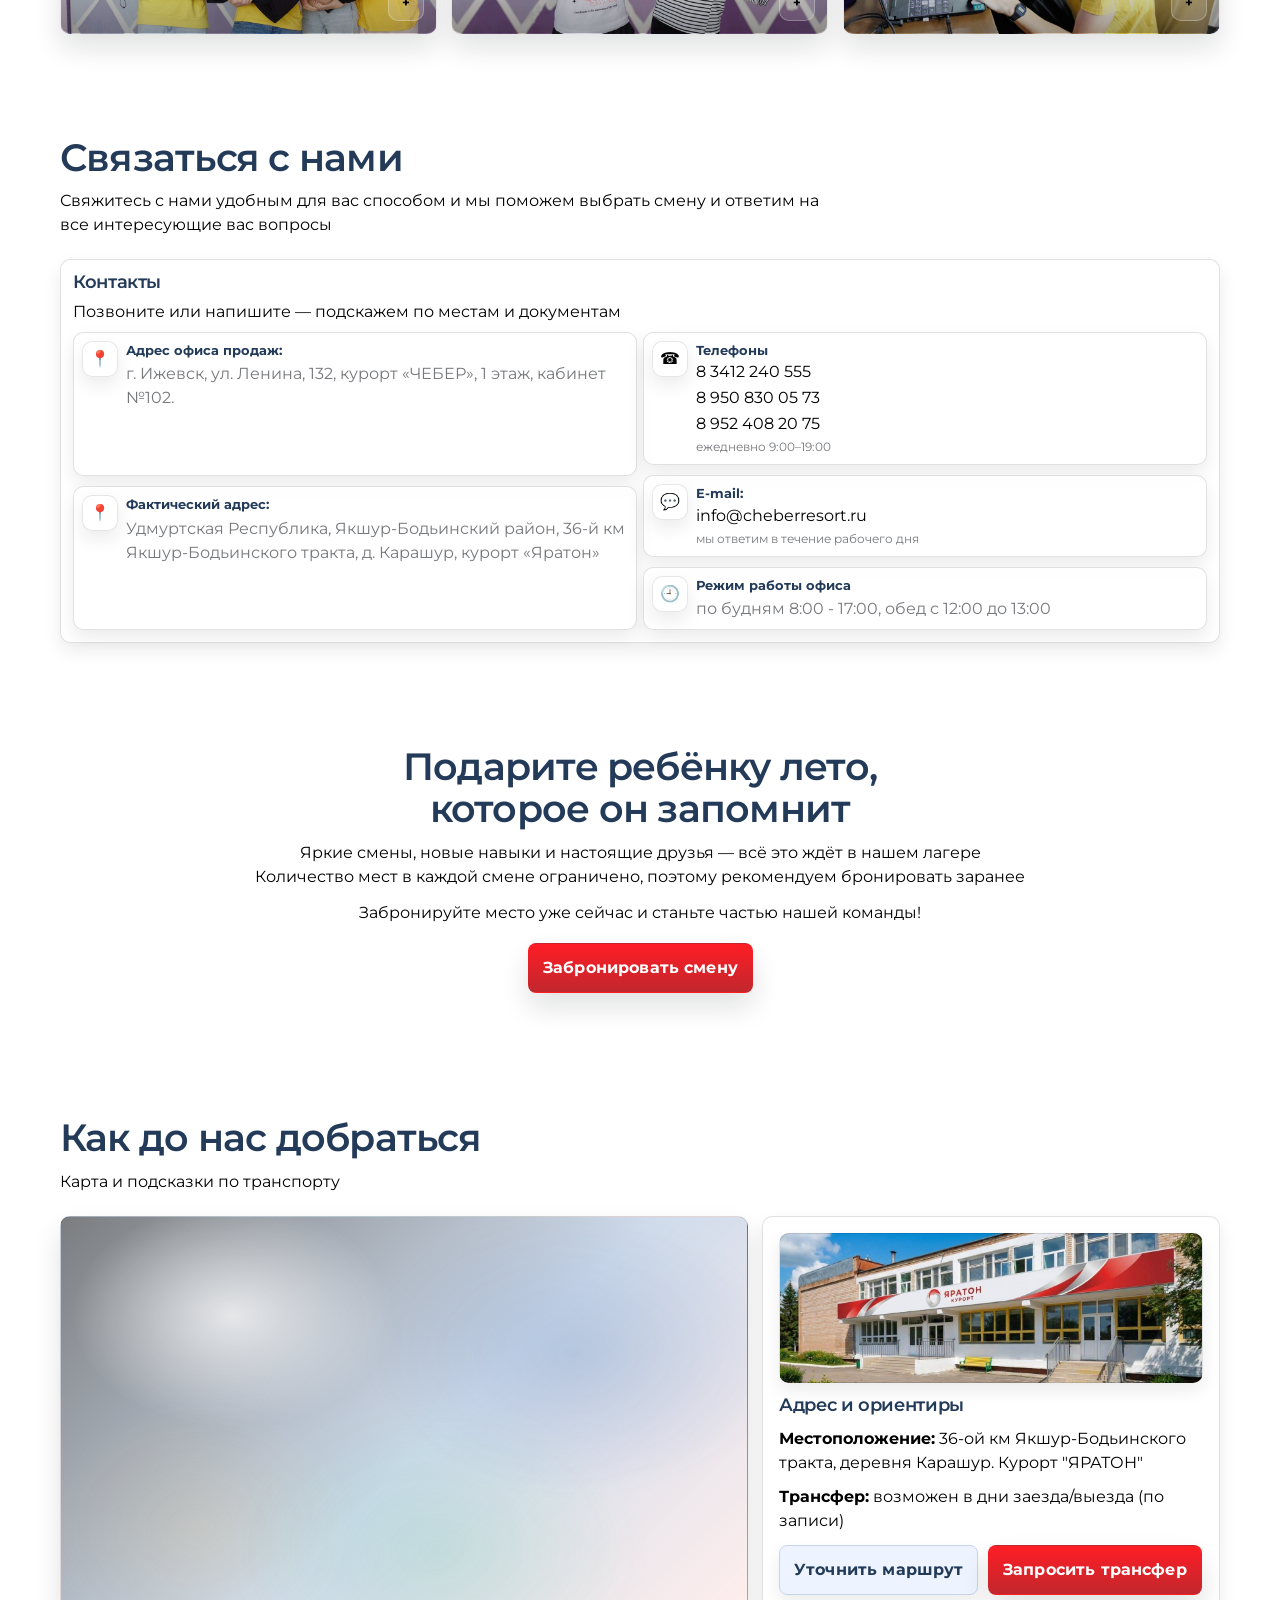
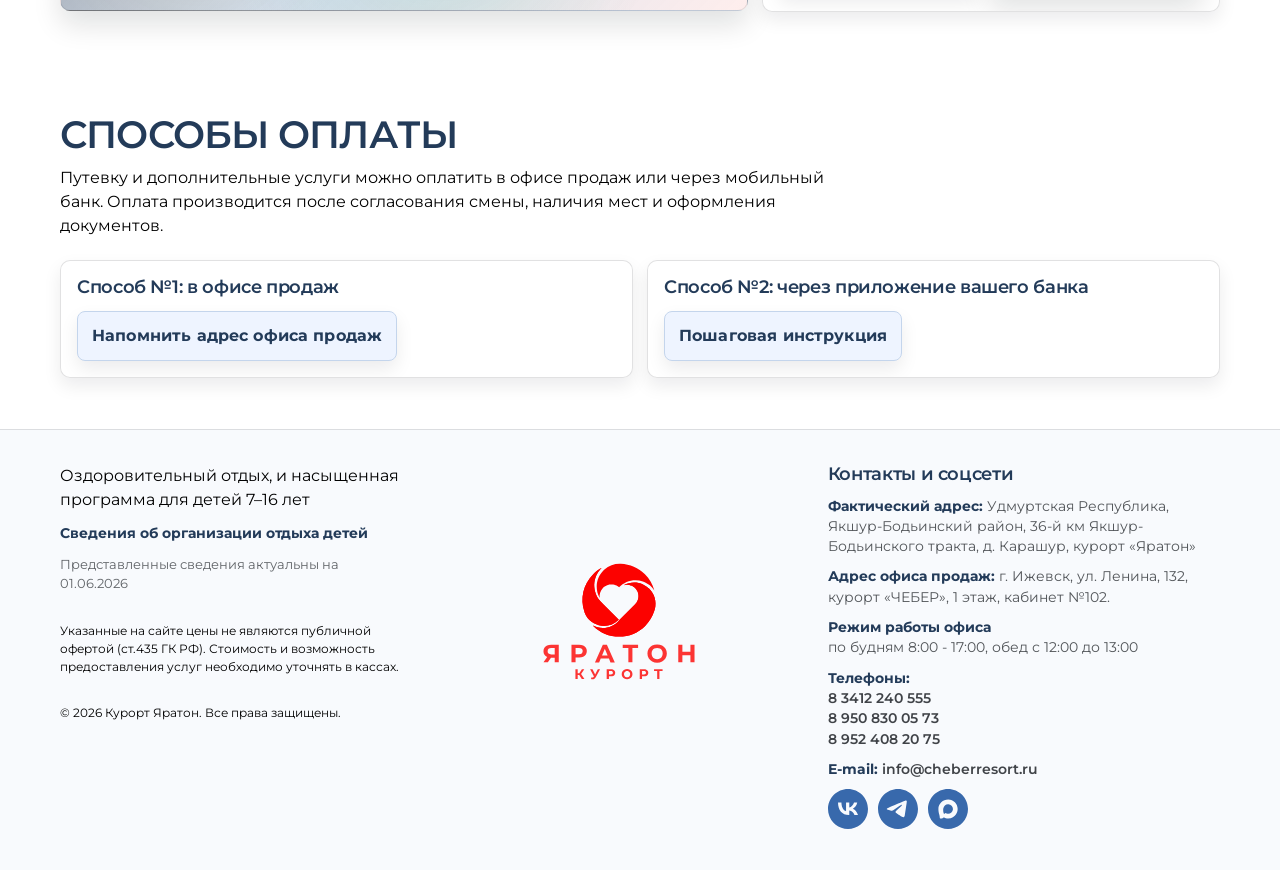
==== commit 28bbb5ce: "alignment on mobile" ====
--- a/index.html
+++ b/index.html
@@ -215,13 +215,13 @@
           </div>
           <div>
             <p>
-              Вся территория лагеря используется для проведения тематических смен как летом, так и в межсезонье. Мы создаём пространство для детского отдыха, оздоровления и семейного досуга.
+              Вся территория лагеря используется для&nbsp;проведения тематических смен как&nbsp;летом, так и&nbsp;в&nbsp;межсезонье. Мы&nbsp;создаём пространство для&nbsp;детского отдыха, оздоровления и&nbsp;семейного досуга.
             </p>
             <p>
-              Курорт предлагает насыщенную программу, понятные правила и комфортные условия для детей. Территория контролируется, чтобы ребятам было весело и интересно, а родителям — спокойно.
+              Курорт предлагает насыщенную программу, понятные правила и&nbsp;комфортные условия для&nbsp;детей. Территория контролируется, чтобы&nbsp;ребятам было весело и&nbsp;интересно, а&nbsp;родителям — спокойно.
             </p>
             <p>
-              В дальнейшем мы планируем развивать комплекс как семейный курорт для круглогодичного отдыха и оздоровления на природе.
+              В&nbsp;дальнейшем мы&nbsp;планируем развивать комплекс как&nbsp;семейный курорт для&nbsp;круглогодичного отдыха и&nbsp;оздоровления на&nbsp;природе.
             </p>
           </div>
         </div>
@@ -283,7 +283,7 @@
               <button class="tab" role="tab" aria-selected="false" aria-controls="season-winter" id="tab-winter" hidden>Зима</button>
             </div>
             <p>Осень — не&nbsp;повод ждать следующих каникул, чтобы&nbsp;отправиться за&nbsp;новыми впечатлениями.</p>
-            <p>В&nbsp;«Яратоне» начинается новая история. Осенняя смена «Код золотой осени» — это <strong style="white-space:nowrap">5 дней во&nbsp;время школьных каникул, наполненных играми, приключениями и&nbsp;общением</strong>.</p>
+            <p>В&nbsp;«Яратоне» начинается новая история. Осенняя смена «Код золотой осени» — это&nbsp;<strong class="shift-intro-highlight">5&nbsp;дней во&nbsp;время школьных каникул, наполненных играми, приключениями и&nbsp;общением</strong>.</p>
             <p>А еще мы подготовили короткие программы для&nbsp;школьных классов, в&nbsp;которых даже за&nbsp;несколько часов или&nbsp;один день можно успеть удивительно много: сменить привычную обстановку, отдохнуть вместе с&nbsp;друзьями, поучаствовать в&nbsp;играх и&nbsp;мероприятиях и&nbsp;просто здорово провести время вне&nbsp;школы.</p>
             <p>Выбирайте свой формат: <strong>5 часов яркой перезагрузки</strong> или&nbsp;<strong>целые сутки маленького приключения с&nbsp;проживанием</strong>.</p>
             <p hidden>А для старших участников в 3-й и 4-й сменах мы подготовили особенное — новые программы, которые откроют ещё больше возможностей и впечатлений</p>
--- a/styles/components.css
+++ b/styles/components.css
@@ -238,6 +238,7 @@
     .shift-details-extra{
       margin-top:24px;
     }
+    .shift-intro-highlight,
     .shift-price-nowrap{
       white-space:nowrap;
     }
--- a/styles/responsive.css
+++ b/styles/responsive.css
@@ -225,6 +225,9 @@
       .final-cta-text{white-space:normal}
       .final-cta-break{display:block}
       #shifts .subhead{flex-direction:column; align-items:flex-start}
+      #shifts .subhead > div{min-width:0; max-width:100%}
+      .shift-intro-highlight,
+      .shift-price-nowrap{white-space:normal}
       #shifts .subhead .btn{align-self:flex-start; margin-top:10px}
       #team .subhead{flex-direction:column; align-items:flex-start}
       #team .subhead .btn{align-self:flex-start; margin-top:10px}
